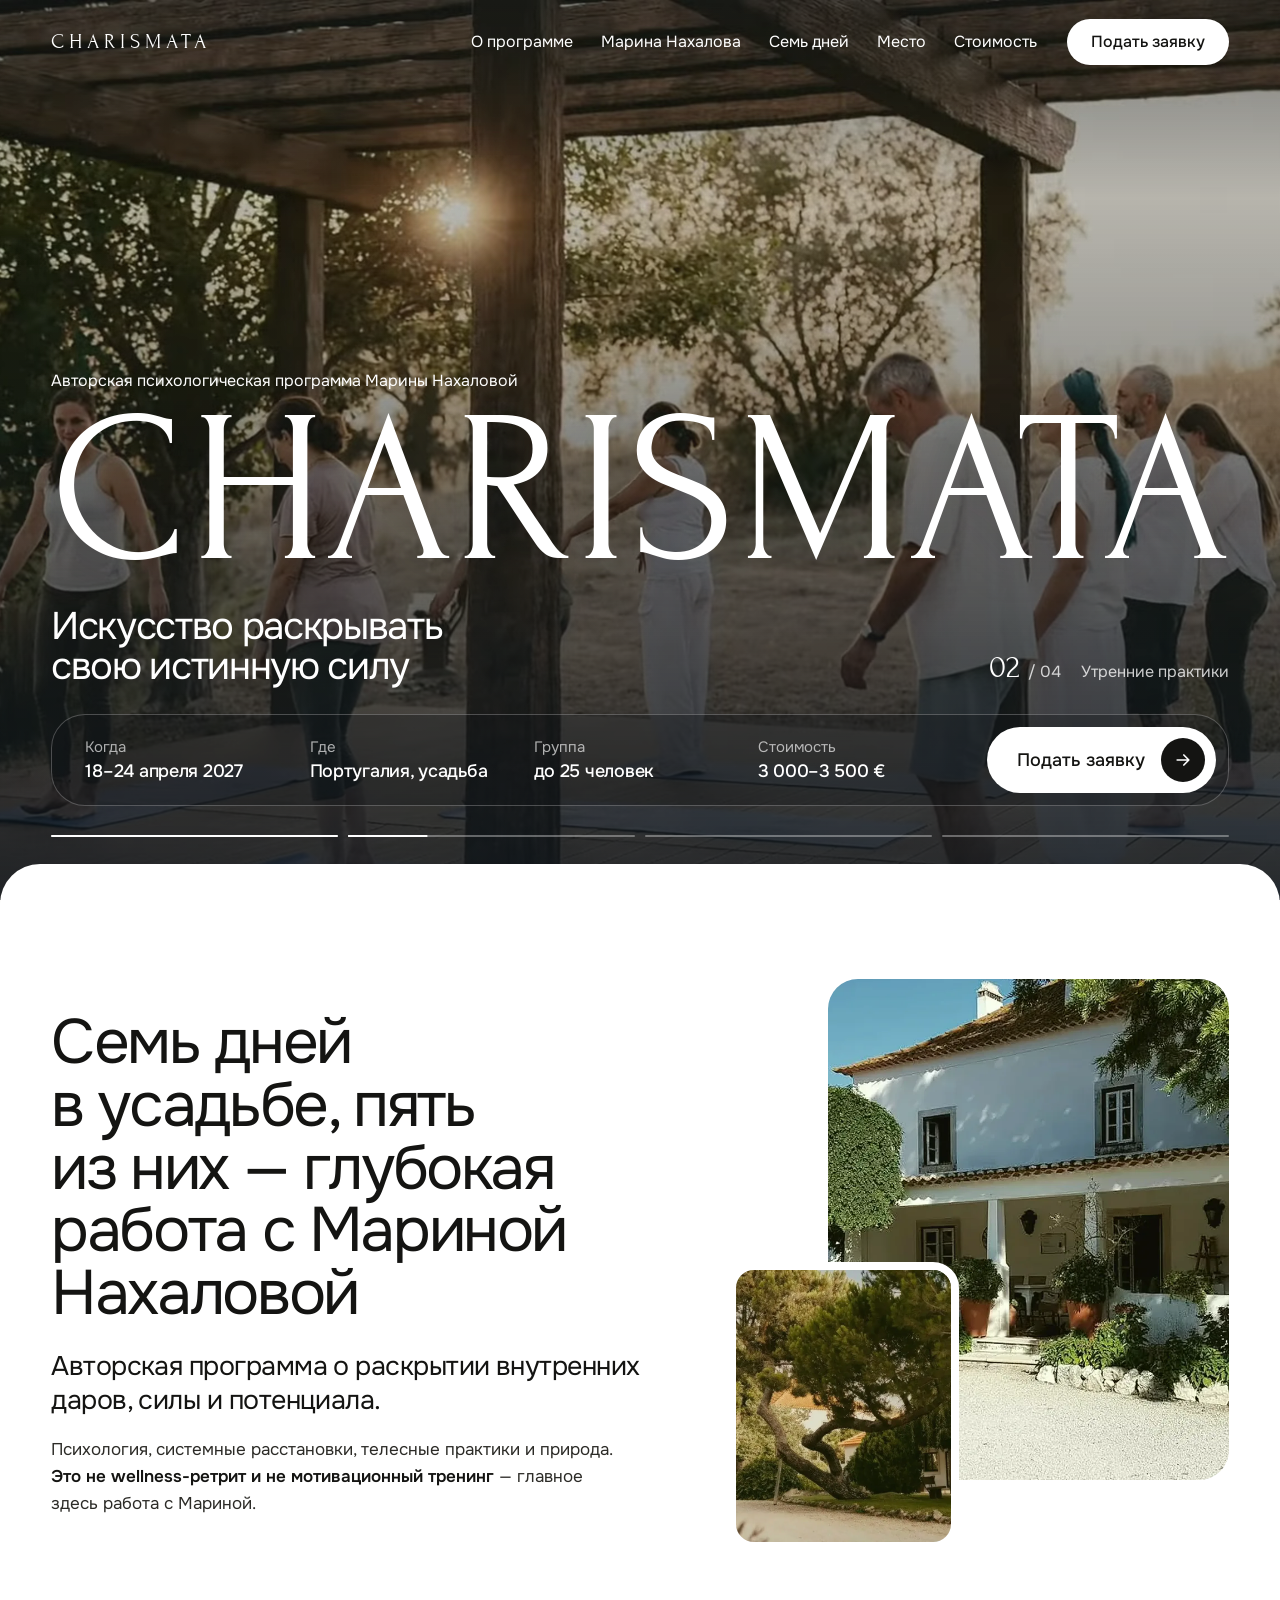
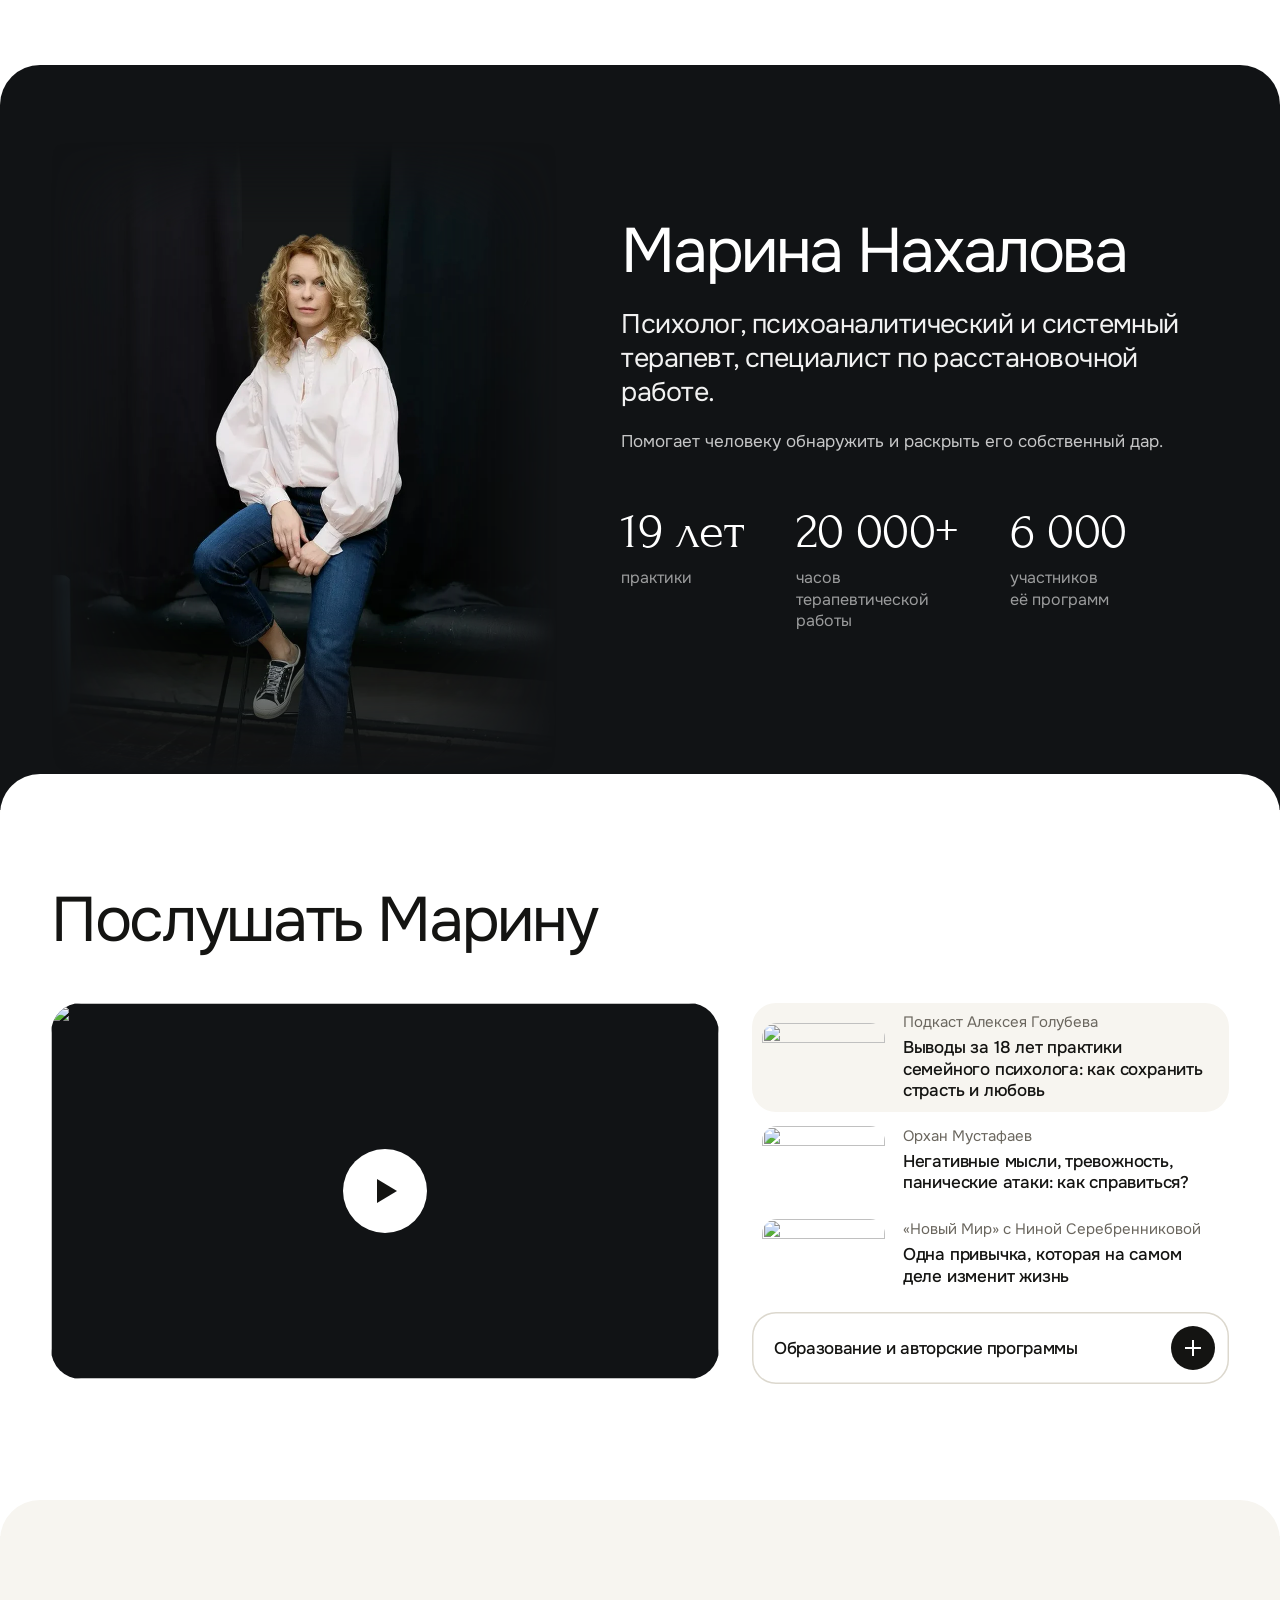
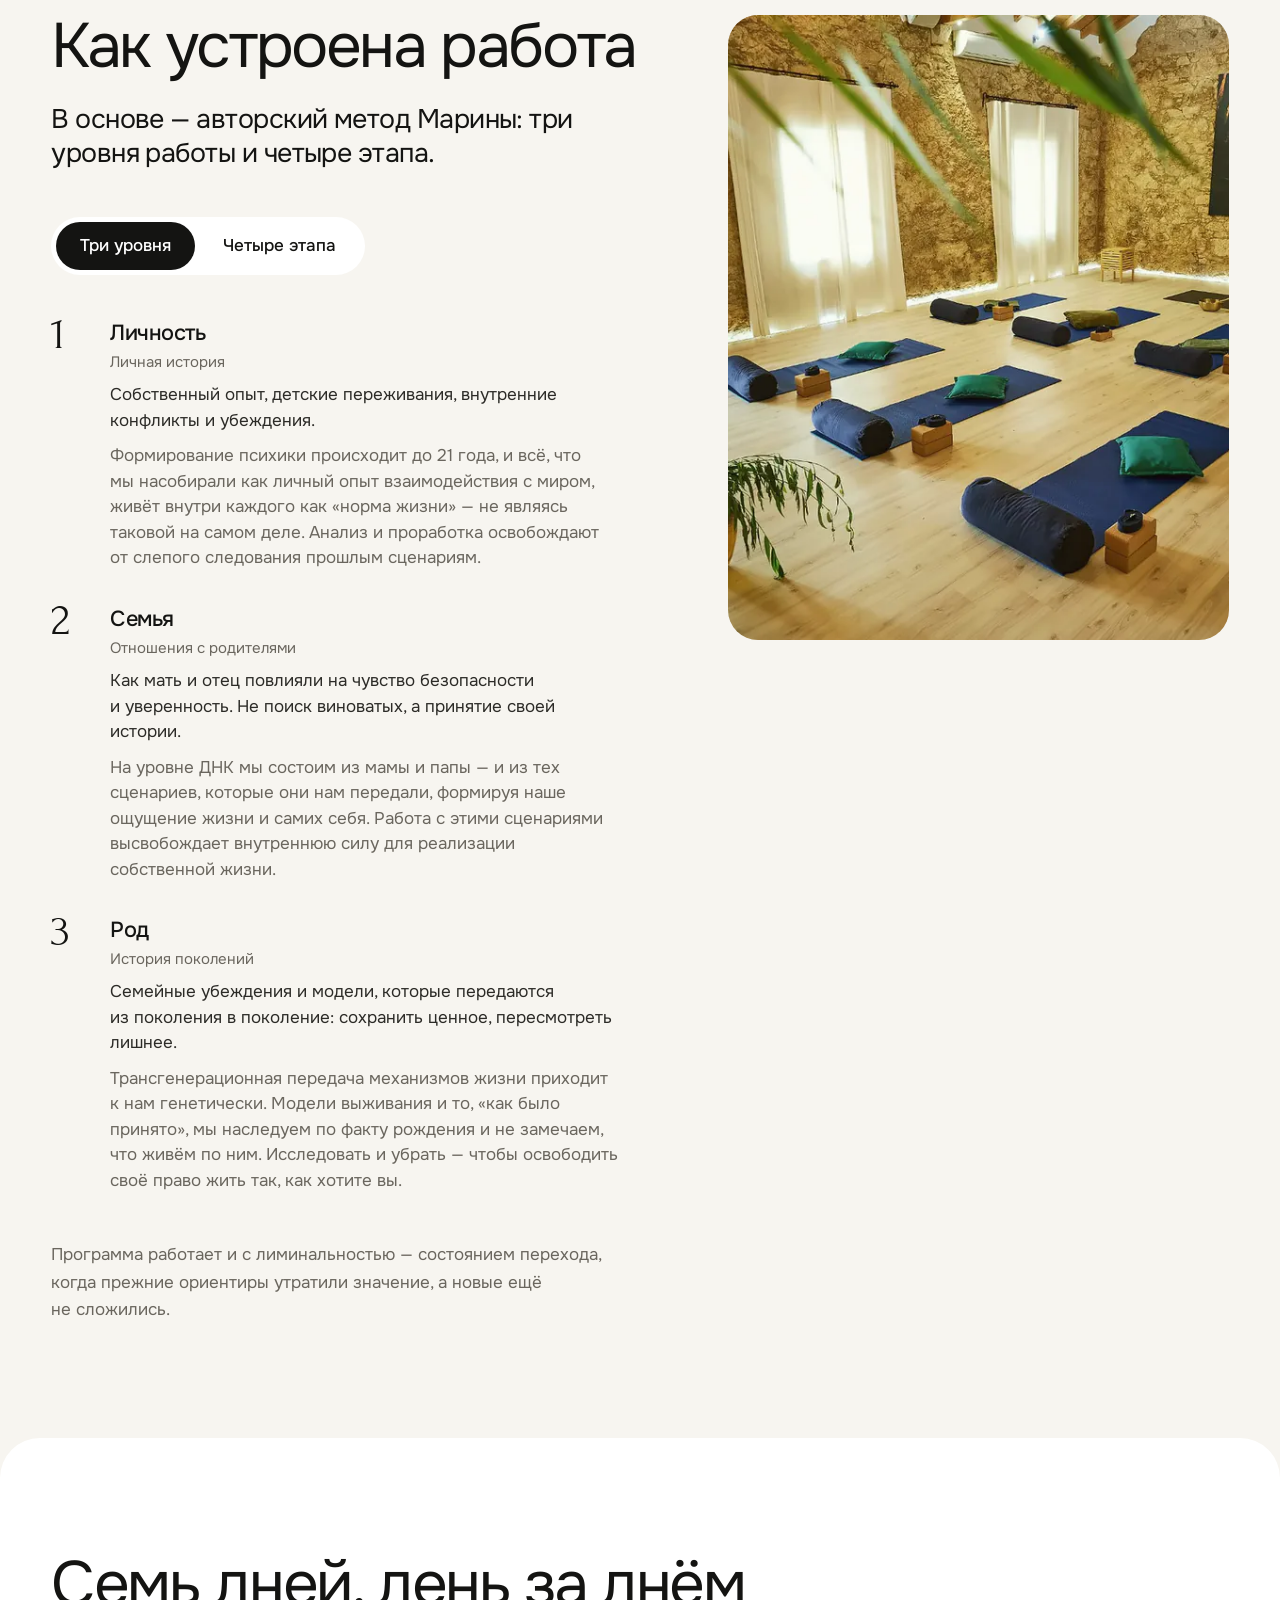
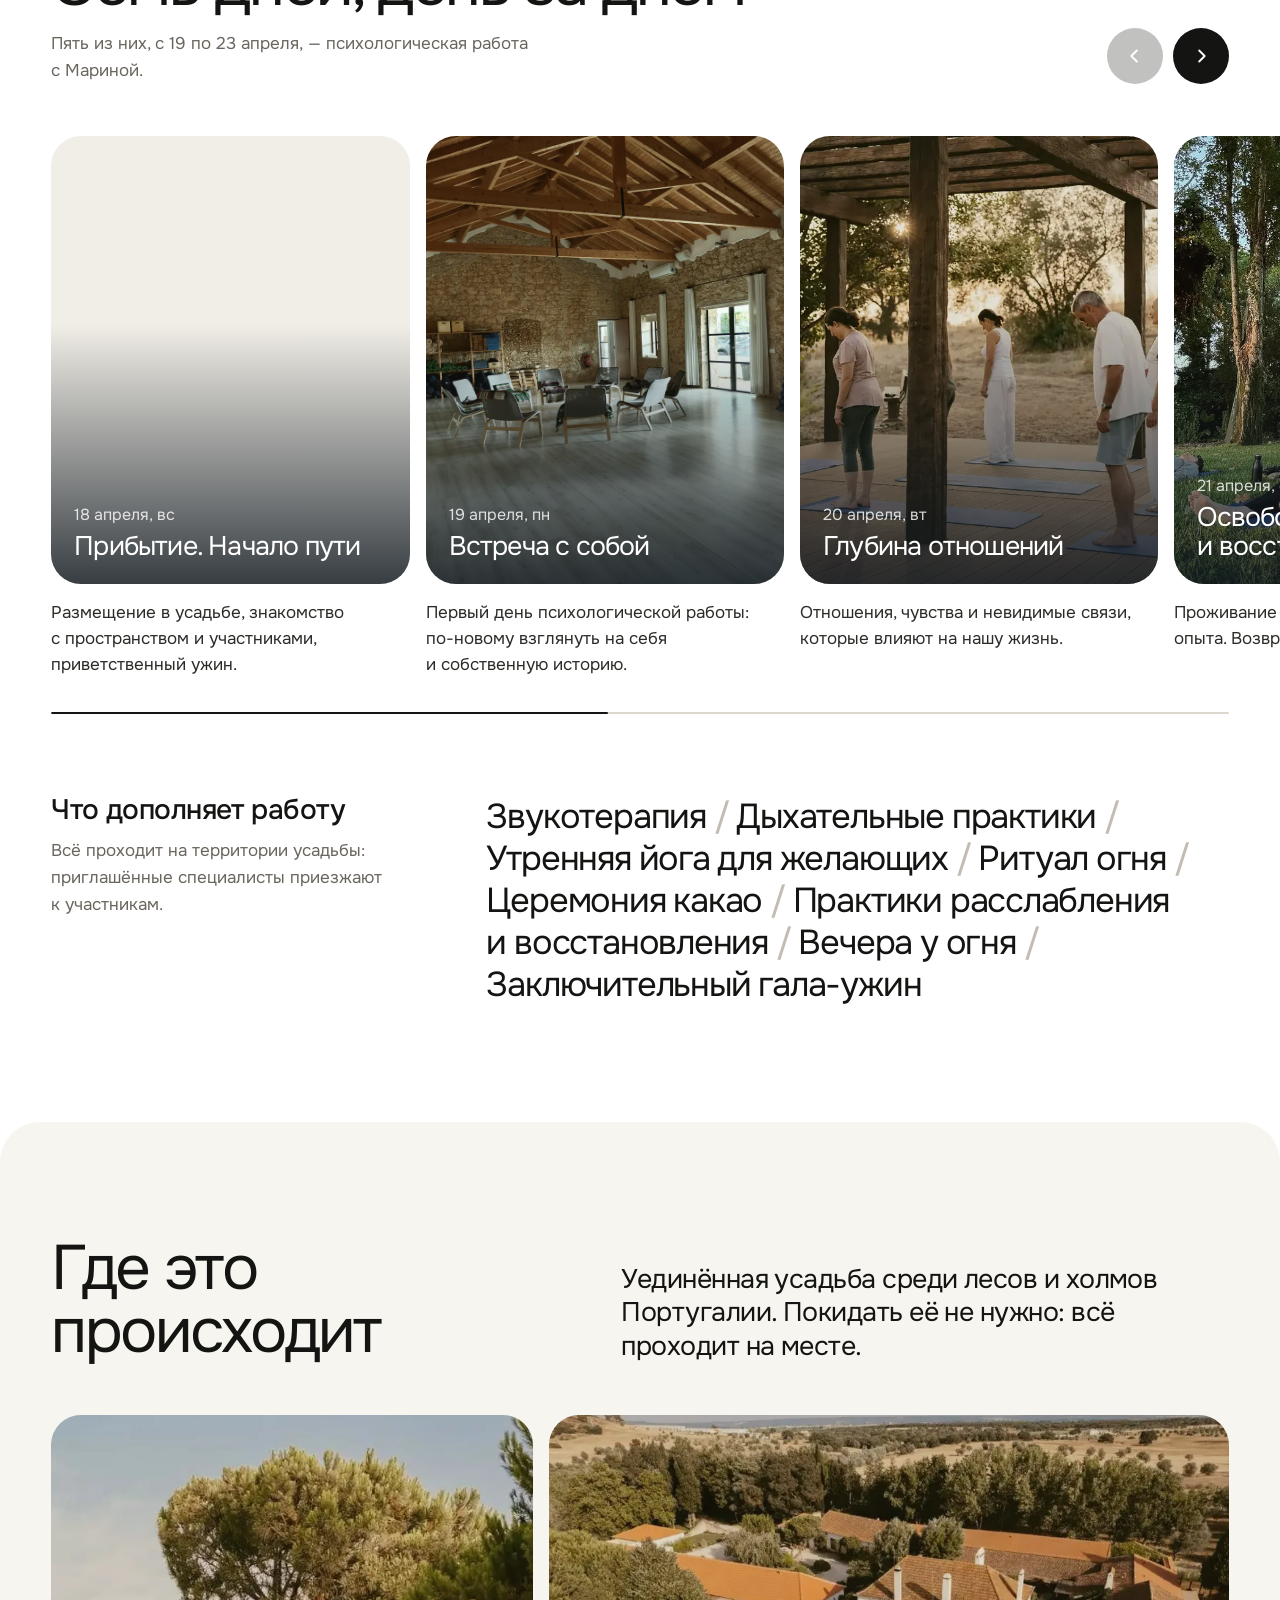
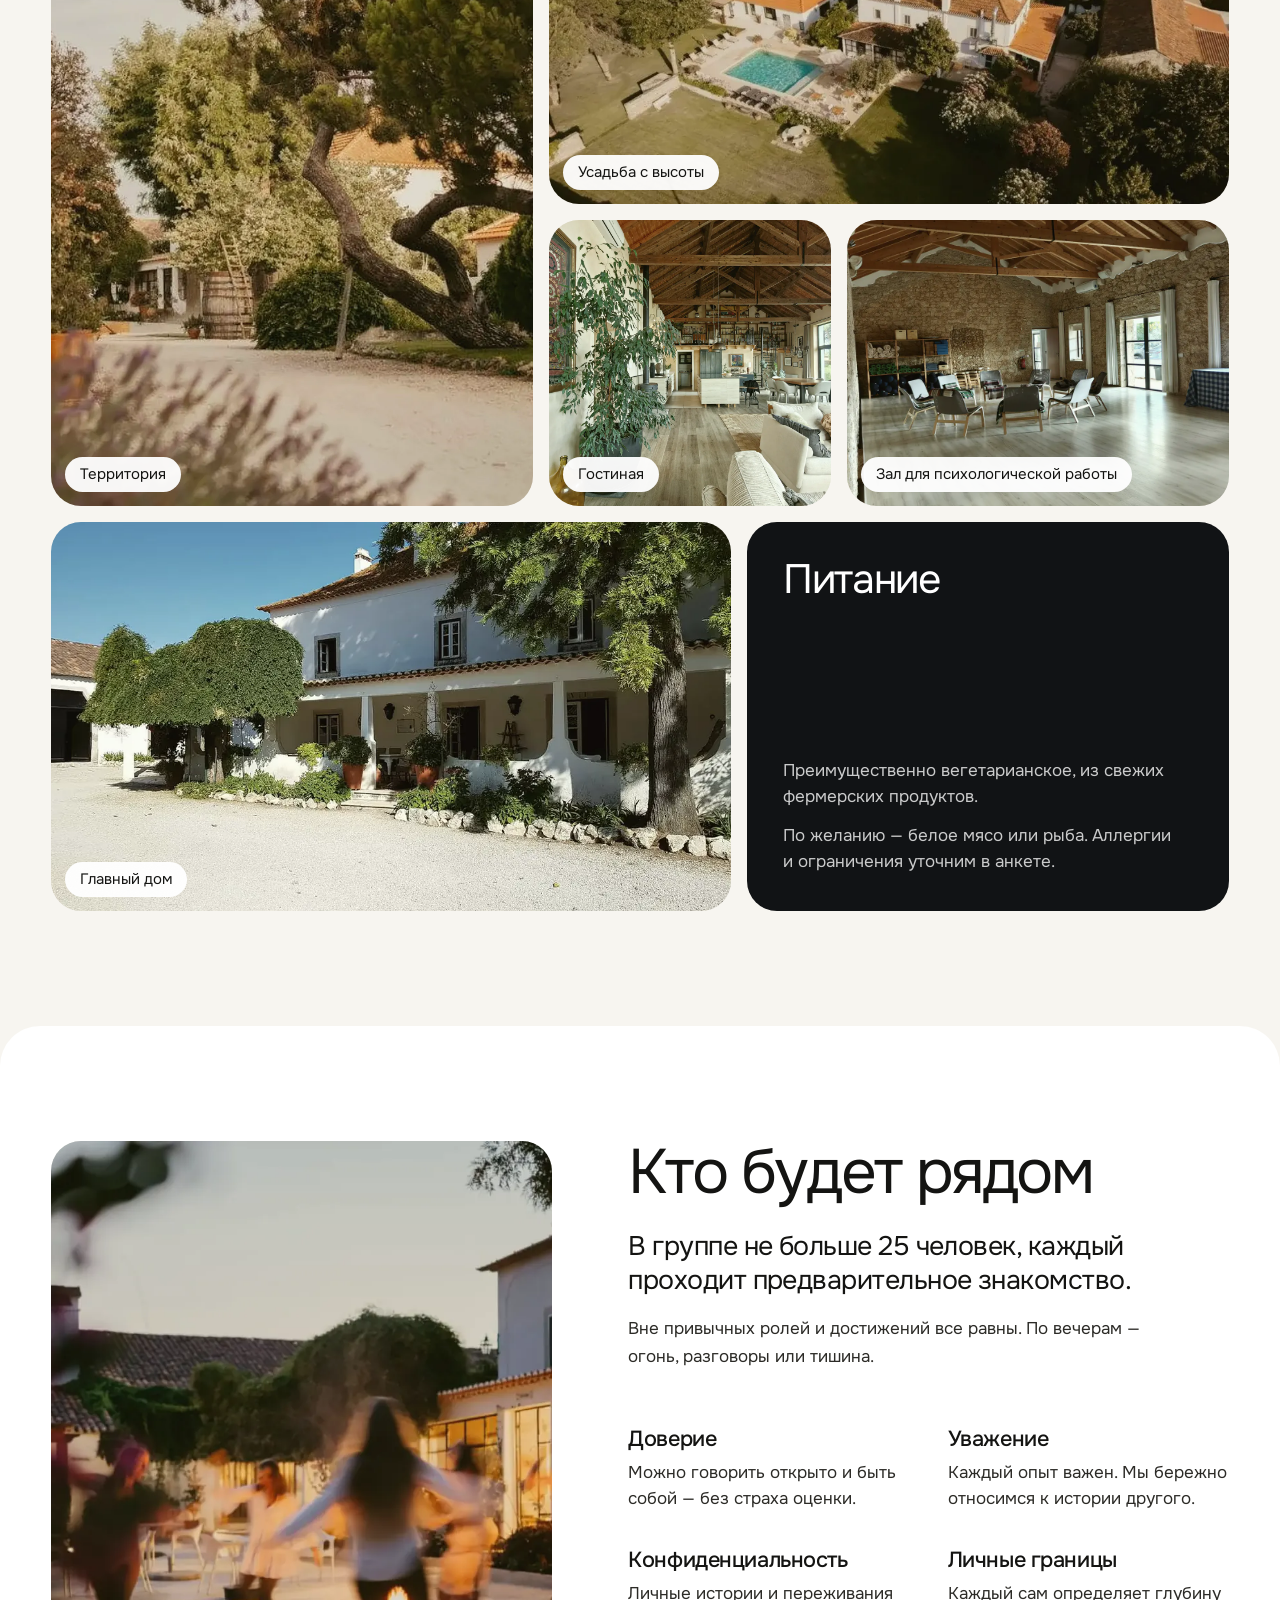
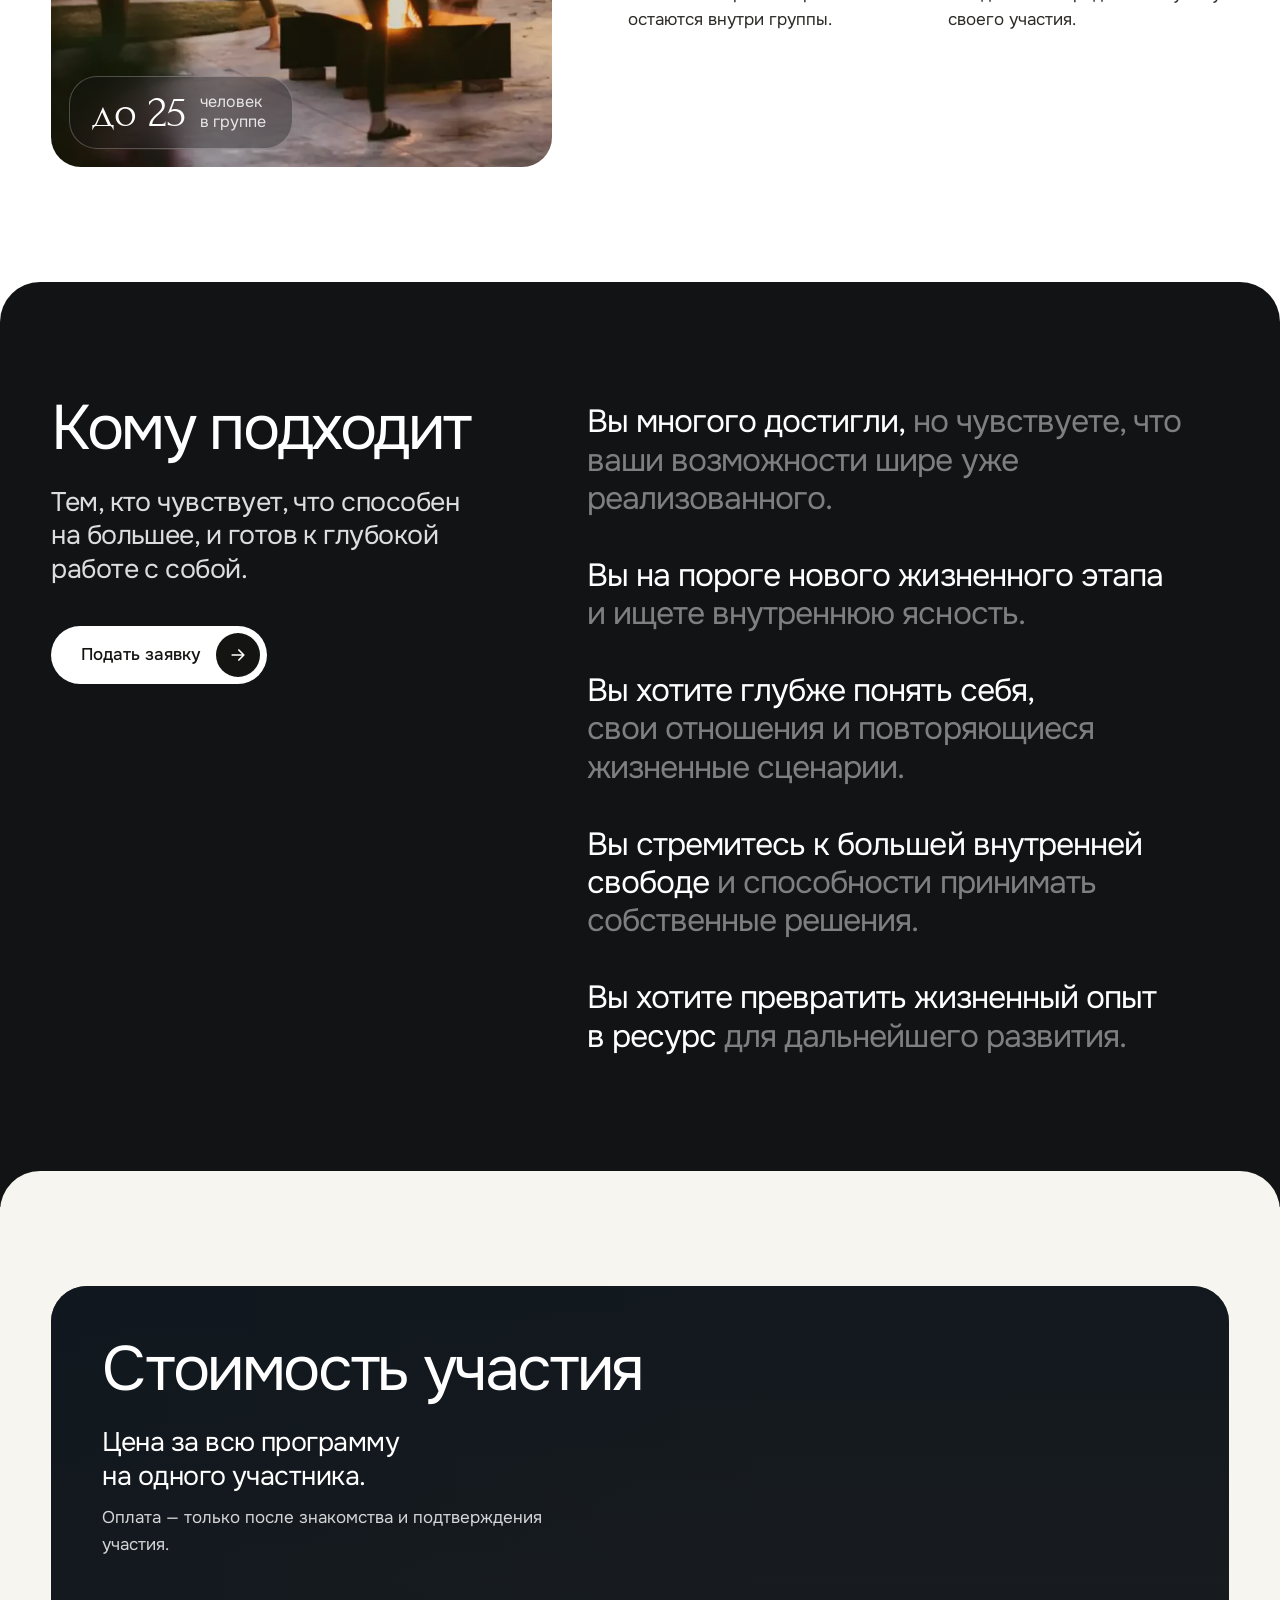
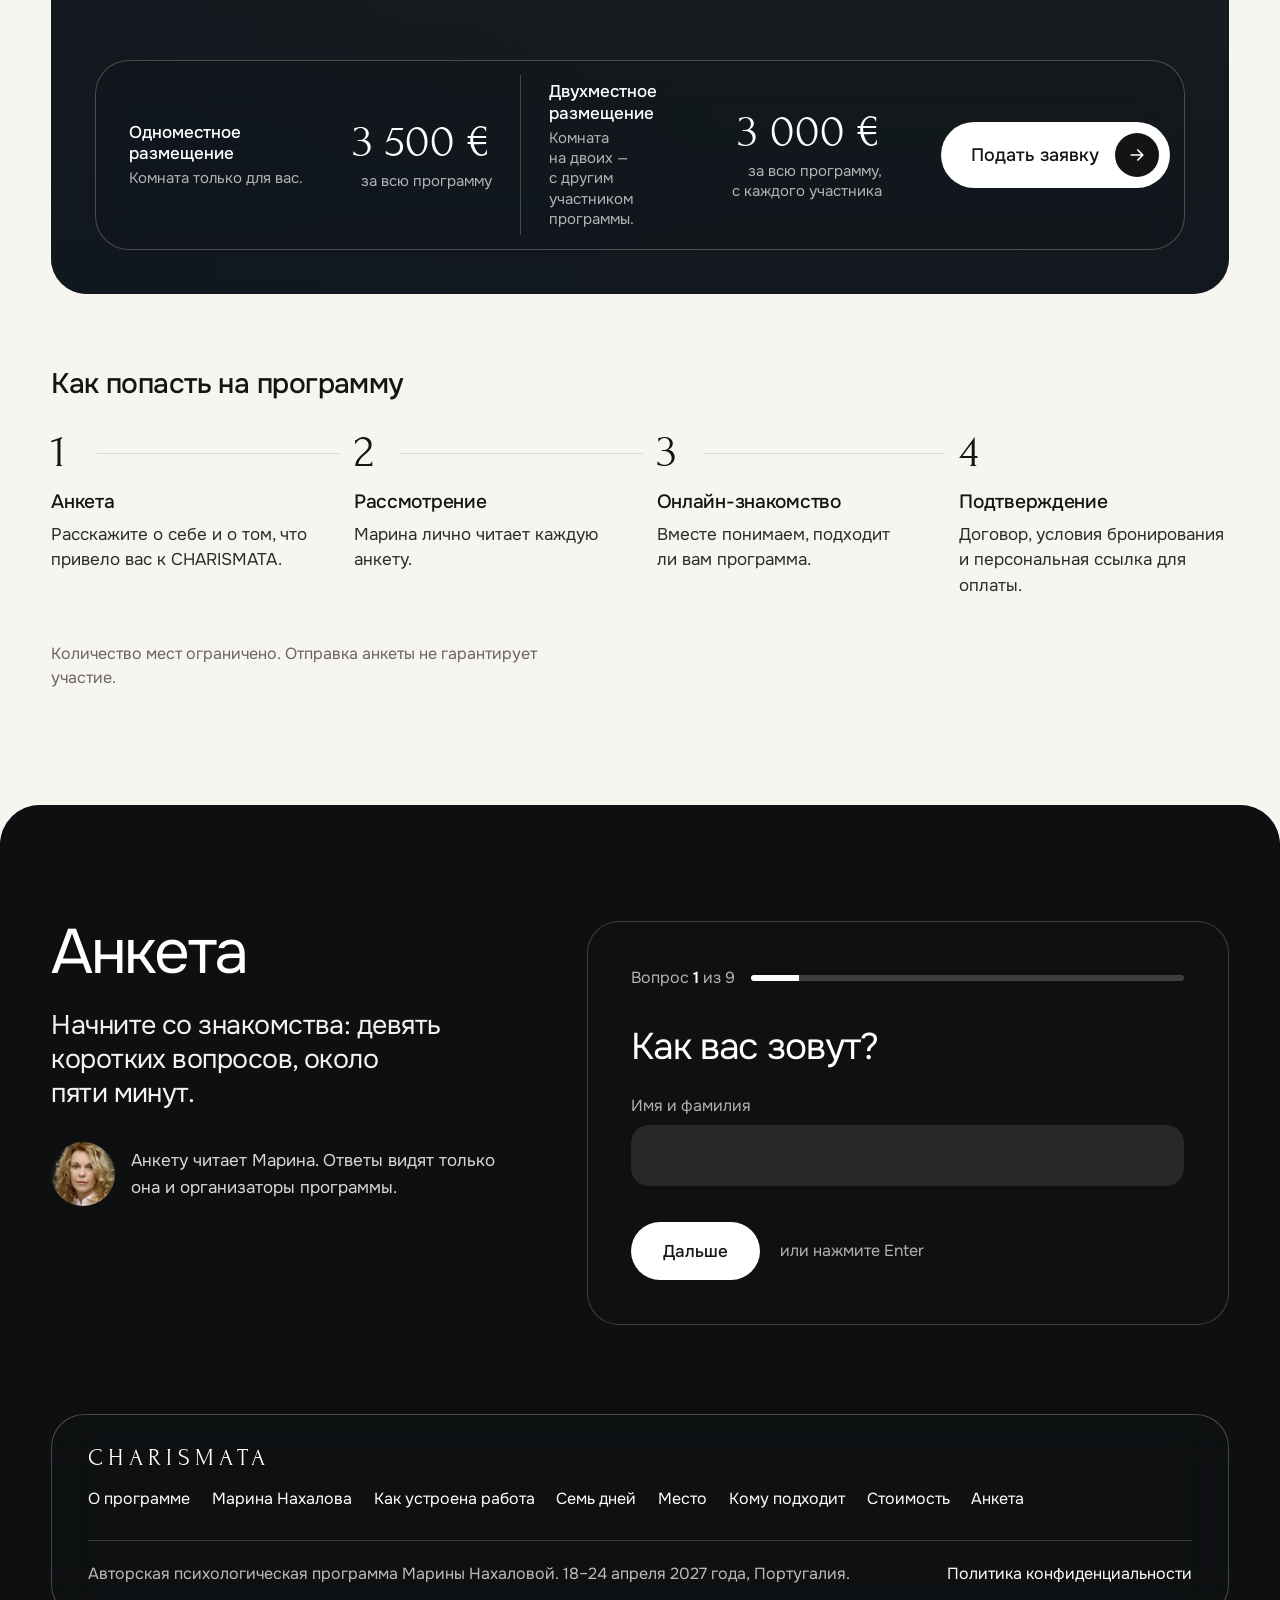
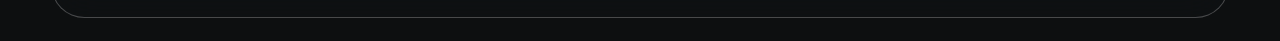
==== index.html @ 1f6f9f57 "Обновление предпросмотра" ====
<!doctype html>
<html lang="ru">
<head>
<meta charset="utf-8">
<meta name="robots" content="noindex, nofollow">
<meta name="viewport" content="width=device-width, initial-scale=1, viewport-fit=cover">
<title>CHARISMATA — авторская психологическая программа Марины Нахаловой. Португалия, 18–24 апреля 2027</title>
<meta name="description" content="CHARISMATA — закрытая авторская психологическая программа Марины Нахаловой. Семь дней в уединённой усадьбе в Португалии, пять из них — глубокая психологическая работа в группе до 25 участников. 18–24 апреля 2027 года.">
<meta name="theme-color" content="#f7f5f0">
<meta property="og:type" content="website">
<meta property="og:locale" content="ru_RU">
<meta property="og:title" content="CHARISMATA — искусство раскрывать свою истинную силу">
<meta property="og:description" content="Авторская психологическая программа Марины Нахаловой. Португалия, 18–24 апреля 2027 года. Группа до 25 участников, индивидуальный отбор.">
<meta property="og:image" content="assets/img/og.jpg">
<link rel="icon" href="assets/favicon.svg" type="image/svg+xml">
<script>
  (function (d) {
    d.classList.add('js');
    // заставка первого экрана — один раз за посещение и только если не отключена анимация
    try {
      if (!sessionStorage.getItem('charismata-intro') && !matchMedia('(prefers-reduced-motion: reduce)').matches) {
        d.classList.add('is-intro');
        sessionStorage.setItem('charismata-intro', '1');
      }
    } catch (e) {}
  })(document.documentElement);
</script>
<link rel="preconnect" href="https://fonts.googleapis.com">
<link rel="preconnect" href="https://fonts.gstatic.com" crossorigin>
<link rel="preload" as="image" href="assets/img/est-lane.webp" media="(min-width: 701px)">
<link rel="preload" as="image" href="assets/img/film-lane-m.webp" media="(max-width: 700px)">
<link href="https://fonts.googleapis.com/css2?family=Forum&family=Onest:wght@400;500;600&display=swap" rel="stylesheet">
<link rel="stylesheet" href="assets/css/style.css?v=1691001758">
</head>
<body class="has-hero">

<a class="skip" href="#about">Перейти к содержанию</a>

<div class="menu" id="menu" aria-hidden="true">
  <div class="menu__top">
    <span class="menu__logo">CHARISMATA</span>
    <button class="menu__close" type="button" aria-label="Закрыть меню" data-menu-close><i></i><i></i></button>
  </div>
  <nav class="menu__nav" aria-label="Меню">
    <a href="#about">О программе</a>
    <a href="#marina">Марина Нахалова</a>
    <a href="#method">Как устроена работа</a>
    <a href="#program">Семь дней</a>
    <a href="#space">Место</a>
    <a href="#for">Кому подходит</a>
    <a href="#join">Стоимость и участие</a>
  </nav>
  <a class="btn menu__cta" href="apply.html">Подать заявку</a>
</div>

<main id="top">

<!-- Первый экран: фильм из кадров усадьбы, кадры сменяются сами -->
<section class="hero" data-hero aria-label="CHARISMATA — первый экран">
  <header class="hdr" id="hdr">
    <a class="hdr__logo" href="#top" aria-label="CHARISMATA — в начало страницы">CHARISMATA</a>
    <nav class="hdr__nav" aria-label="Основная навигация">
      <a href="#about">О программе</a>
      <a href="#marina">Марина Нахалова</a>
      <a href="#program">Семь дней</a>
      <a href="#space">Место</a>
      <a href="#join">Стоимость</a>
    </nav>
    <a class="btn btn--light btn--sm hdr__cta" href="apply.html">Подать заявку</a>
    <button class="burger" type="button" aria-label="Открыть меню" aria-expanded="false" aria-controls="menu"><i></i><i></i></button>
  </header>

  <div class="film">
    <picture>
      <source media="(max-width: 700px)" srcset="assets/img/film-lane-m.webp">
      <img class="is-on" src="assets/img/est-lane.webp" width="2000" height="1338" style="object-position:56% 55%" alt="Аллея усадьбы: старая сосна и лаванда" fetchpriority="high">
    </picture>
    <!-- оживлённые кадры одним видео (Kling + Hailuo, склейка — tools/hero-video/build.sh);
         адрес ставит скрипт, пока видео не заиграло — виден первый кадр-фото -->
    <video class="film__video" muted loop playsinline preload="none" aria-hidden="true" tabindex="-1"
      data-mp4="assets/video/hero.mp4" data-webm="assets/video/hero.webm" data-mp4-m="assets/video/hero-m.mp4"></video>
    <!-- запасной вариант без видео: остальные кадры подгружаются после загрузки страницы -->
    <img data-src="assets/img/est-deck.webp" data-src-m="assets/img/film-deck-m.webp" width="2000" height="1326" style="object-position:60% 62%" alt="Утренняя практика на террасе усадьбы">
    <img data-src="assets/img/est-facade.webp" data-src-m="assets/img/film-house-m.webp" width="2000" height="1124" style="object-position:60% 50%" alt="Главный дом усадьбы под синим небом">
    <img data-src="assets/img/est-fire.webp" data-src-m="assets/img/film-fire-m.webp" width="2000" height="1934" style="object-position:50% 70%" alt="Вечер у огня во дворе усадьбы">
  </div>

  <!-- заставка: тёмная шторка, которая быстро уходит вверх -->
  <div class="intro" aria-hidden="true"></div>

  <div class="hero__body">
    <p class="hero__eyebrow">Авторская психологическая программа Марины Нахаловой</p>
    <h1 class="hero__title"><span class="hero__word">CHARISMATA</span></h1>
    <div class="hero__row">
      <p class="hero__tag">Искусство раскрывать свою истинную силу</p>
      <!-- номер и название текущего кадра фильма -->
      <p class="hero__frame" aria-hidden="true"><b data-frame-now>01</b><i>/ 04</i><span data-frame-cap>Тишина и природа</span></p>
    </div>
    <!-- панель: главное о программе и кнопка -->
    <div class="hero__panel">
      <dl class="hero__facts">
        <div><dt>Когда</dt><dd>18–24 апреля 2027</dd></div>
        <div><dt>Где</dt><dd>Португалия, усадьба</dd></div>
        <div><dt>Группа</dt><dd>до 25 человек</dd></div>
        <div><dt>Стоимость</dt><dd>3 000–3 500 €</dd></div>
      </dl>
      <a class="btn btn--light hero__cta" href="apply.html">Подать заявку<i aria-hidden="true"><svg viewBox="0 0 24 24" width="20" height="20"><path d="M5 12h14M13 6l6 6-6 6" fill="none" stroke="currentColor" stroke-width="2" stroke-linecap="round" stroke-linejoin="round"/></svg></i></a>
    </div>
  </div>

  <!-- полоски кадров: показывают, какой кадр идёт, и переключают его -->
  <div class="reelnav" role="group" aria-label="Кадры первого экрана">
    <button type="button" class="is-on"><i></i>Тишина и природа</button>
    <button type="button"><i></i>Утренние практики</button>
    <button type="button"><i></i>Усадьба в Португалии</button>
    <button type="button"><i></i>Вечера у огня</button>
  </div>
</section>

<section class="sheet" id="about">
  <div class="wrap about">
    <div>
      <h2>Семь дней в усадьбе, пять из них — глубокая работа с Мариной Нахаловой</h2>
      <p class="lead">Авторская программа о раскрытии внутренних даров, силы и потенциала.</p>
      <p>Психология, системные расстановки, телесные практики и природа. <strong>Это не wellness-ретрит и не мотивационный тренинг</strong> — главное здесь работа с Мариной.</p>
    </div>
    <div class="about__photos">
      <img src="assets/img/about-house.webp" width="720" height="1028" alt="Главный дом усадьбы под синим небом" loading="lazy" decoding="async">
      <img src="assets/img/about-lane.webp" width="720" height="1162" alt="Аллея усадьбы со старой сосной" loading="lazy" decoding="async">
    </div>
  </div>
</section>

<!-- Тёмный раздел: фон совпадает с фоном портрета, снимок растворяется в странице -->
<section class="sheet sheet--ink" id="marina">
  <div class="wrap marina">
    <figure><img src="assets/img/marina-stool.webp" srcset="assets/img/marina-stool-1000.webp 1000w, assets/img/marina-stool.webp 1364w" sizes="(max-width: 900px) 92vw, 42vw" width="1364" height="2046" alt="Марина Нахалова" loading="lazy" decoding="async"></figure>
    <div class="marina__text">
      <h2>Марина Нахалова</h2>
      <p class="lead">Психолог, психоаналитический и системный терапевт, специалист по расстановочной работе.</p>
      <p>Помогает человеку обнаружить и раскрыть его собственный дар.</p>
      <!-- Показатели — из документа «Полное описание Final»; перед публикацией подтвердить у Марины -->
      <dl class="stats">
        <div><dd>19 лет</dd><dt>практики</dt></div>
        <div><dd>20 000+</dd><dt>часов терапевтической работы</dt></div>
        <div><dd>6 000</dd><dt>участников её программ</dt></div>
      </dl>
    </div>
  </div>
</section>

<section class="sheet" id="listen">
  <div class="wrap">
    <div class="head">
      <h2>Послушать Марину</h2>
    </div>
    <!-- большой кадр и список выпусков: выбранный выпуск включается в кадре -->
    <div class="listen" data-listen>
      <div class="listen__stage">
        <a class="video__thumb" href="https://www.youtube.com/watch?v=wDX1wui1-X4" data-yt="wDX1wui1-X4" target="_blank" rel="noopener" aria-label="Смотреть видео: Выводы за 18 лет практики семейного психолога: как сохранить страсть и любовь">
          <img src="https://i.ytimg.com/vi/wDX1wui1-X4/maxresdefault.jpg" width="1280" height="720" alt="" loading="lazy" decoding="async"><span class="video__play" aria-hidden="true"></span>
        </a>
      </div>
      <div class="listen__side">
        <ol class="playlist" aria-label="Выпуски с Мариной">
          <li><a class="is-on" aria-current="true" href="https://www.youtube.com/watch?v=wDX1wui1-X4" data-pick="wDX1wui1-X4" target="_blank" rel="noopener"><img src="https://i.ytimg.com/vi/wDX1wui1-X4/mqdefault.jpg" width="320" height="180" alt="" loading="lazy" decoding="async"><span><small>Подкаст Алексея Голубева</small><b>Выводы за 18 лет практики семейного психолога: как сохранить страсть и любовь</b></span></a></li>
          <li><a href="https://www.youtube.com/watch?v=67OfUn18Ot0" data-pick="67OfUn18Ot0" target="_blank" rel="noopener"><img src="https://i.ytimg.com/vi/67OfUn18Ot0/mqdefault.jpg" width="320" height="180" alt="" loading="lazy" decoding="async"><span><small>Орхан Мустафаев</small><b>Негативные мысли, тревожность, панические атаки: как справиться?</b></span></a></li>
          <li><a href="https://www.youtube.com/watch?v=49fYBHJXmh8" data-pick="49fYBHJXmh8" target="_blank" rel="noopener"><img src="https://i.ytimg.com/vi/49fYBHJXmh8/mqdefault.jpg" width="320" height="180" alt="" loading="lazy" decoding="async"><span><small>«Новый Мир» с Ниной Серебренниковой</small><b>Одна привычка, которая на самом деле изменит жизнь</b></span></a></li>
        </ol>
        <details class="more">
          <summary>Образование и авторские программы</summary>
          <div class="more__in">
            <p>Направления подготовки: психология управления, психоаналитическая терапия, схема-терапия, системная семейная терапия и расстановочная работа. Образование и подготовка заняли 15 лет.</p>
            <p>Одиннадцать лет назад Марина создала авторскую программу «Истинная Я» — её прошли более 5 000 женщин. Позднее появилась программа «Путь к себе», которая объединила около 800 мужчин.</p>
            <p>За этими цифрами — тысячи человеческих историй: обретения любви и создания семьи, смелых профессиональных решений, найденного призвания и внутренней целостности.</p>
          </div>
        </details>
      </div>
    </div>
  </div>
</section>

<section class="sheet sheet--paper" id="method">
  <div class="wrap method">
    <div class="method__text">
      <h2>Как устроена работа</h2>
      <p class="lead">В основе — авторский метод Марины: три уровня работы и четыре этапа.</p>

      <div class="tabs" data-tabs>
        <div class="tabs__bar" role="tablist" aria-label="Уровни и этапы работы">
          <button type="button" role="tab" id="tab-levels" aria-controls="panel-levels" aria-selected="true">Три уровня</button>
          <button type="button" role="tab" id="tab-stages" aria-controls="panel-stages" aria-selected="false">Четыре этапа</button>
        </div>
        <ol class="tabs__panel steps" id="panel-levels" role="tabpanel" aria-labelledby="tab-levels">
          <li><h3>Личность</h3><small>Личная история</small><p>Собственный опыт, детские переживания, внутренние конфликты и убеждения.</p><p>Формирование психики происходит до 21 года, и всё, что мы насобирали как личный опыт взаимодействия с миром, живёт внутри каждого как «норма жизни» — не являясь таковой на самом деле. Анализ и проработка освобождают от слепого следования прошлым сценариям.</p></li>
          <li><h3>Семья</h3><small>Отношения с родителями</small><p>Как мать и отец повлияли на чувство безопасности и уверенность. Не поиск виноватых, а принятие своей истории.</p><p>На уровне ДНК мы состоим из мамы и папы — и из тех сценариев, которые они нам передали, формируя наше ощущение жизни и самих себя. Работа с этими сценариями высвобождает внутреннюю силу для реализации собственной жизни.</p></li>
          <li><h3>Род</h3><small>История поколений</small><p>Семейные убеждения и модели, которые передаются из поколения в поколение: сохранить ценное, пересмотреть лишнее.</p><p>Трансгенерационная передача механизмов жизни приходит к нам генетически. Модели выживания и то, «как было принято», мы наследуем по факту рождения и не замечаем, что живём по ним. Исследовать и убрать — чтобы освободить своё право жить так, как хотите вы.</p></li>
        </ol>
        <ol class="tabs__panel steps" id="panel-stages" role="tabpanel" aria-labelledby="tab-stages">
          <li><h3>Осознание</h3><p>Понять причины внутренних конфликтов, страхов и повторяющихся ситуаций.</p></li>
          <li><h3>Проживание</h3><p>Бережно поработать с подавленными чувствами.</p></li>
          <li><h3>Прощение и принятие</h3><p>Переосмыслить отношения с собой и близкими.</p></li>
          <li><h3>Открытие нового</h3><p>Прийти к осознанным решениям и опоре на себя.</p></li>
        </ol>
      </div>
      <p class="method__note">Программа работает и с лиминальностью — состоянием перехода, когда прежние ориентиры утратили значение, а новые ещё не сложились.</p>
    </div>
    <figure class="method__photo"><img src="assets/img/est-mats-1000.webp" srcset="assets/img/est-mats-1000.webp 1000w, assets/img/est-mats.webp 2000w" sizes="(max-width: 900px) 92vw, 66vw" width="2000" height="1330" alt="Зал для практик: коврики и подушки на деревянном полу, каменные стены" loading="lazy" decoding="async"></figure>
  </div>
</section>

<section class="sheet" id="program">
  <div class="wrap days__head">
    <div>
      <h2>Семь дней, день за днём</h2>
      <p class="head__sub">Пять из них, с 19 по 23 апреля, — психологическая работа с Мариной.</p>
    </div>
    <div class="days__nav"><button type="button" data-dir="-1" aria-label="Предыдущие дни"><svg viewBox="0 0 24 24" width="22" height="22" aria-hidden="true"><path d="M14 6l-6 6 6 6" fill="none" stroke="currentColor" stroke-width="2" stroke-linecap="round" stroke-linejoin="round"/></svg></button><button type="button" data-dir="1" aria-label="Следующие дни"><svg viewBox="0 0 24 24" width="22" height="22" aria-hidden="true"><path d="M10 6l6 6-6 6" fill="none" stroke="currentColor" stroke-width="2" stroke-linecap="round" stroke-linejoin="round"/></svg></button></div>
  </div>
  <div class="reel" tabindex="0" aria-label="Дни программы">
    <article class="day"><figure><img src="assets/img/est-lane-1000.webp" srcset="assets/img/est-lane-1000.webp 1000w, assets/img/est-lane.webp 2000w" sizes="(max-width: 900px) 78vw, 30vw" width="1000" height="669" alt="" loading="lazy" decoding="async"><figcaption><span>18 апреля, вс</span><h3>Прибытие. Начало пути</h3></figcaption></figure><p>Размещение в усадьбе, знакомство с пространством и участниками, приветственный ужин.</p></article>
    <article class="day"><figure><img src="assets/img/est-hall-1000.webp" srcset="assets/img/est-hall-1000.webp 1000w, assets/img/est-hall.webp 2000w" sizes="(max-width: 900px) 78vw, 30vw" width="1000" height="1000" alt="" loading="lazy" decoding="async"><figcaption><span>19 апреля, пн</span><h3>Встреча с собой</h3></figcaption></figure><p>Первый день психологической работы: по-новому взглянуть на себя и собственную историю.</p></article>
    <article class="day"><figure><img src="assets/img/est-deck-1000.webp" srcset="assets/img/est-deck-1000.webp 1000w, assets/img/est-deck.webp 2000w" sizes="(max-width: 900px) 78vw, 30vw" width="1000" height="663" alt="" loading="lazy" decoding="async"><figcaption><span>20 апреля, вт</span><h3>Глубина отношений</h3></figcaption></figure><p>Отношения, чувства и невидимые связи, которые влияют на нашу жизнь.</p></article>
    <article class="day"><figure><img src="assets/img/est-grass-1000.webp" srcset="assets/img/est-grass-1000.webp 1000w, assets/img/est-grass.webp 2000w" sizes="(max-width: 900px) 78vw, 30vw" width="1000" height="735" alt="" loading="lazy" decoding="async"><figcaption><span>21 апреля, ср</span><h3>Освобождение и восстановление</h3></figcaption></figure><p>Проживание и принятие собственного опыта. Возвращение к телу.</p></article>
    <article class="day"><figure><img src="assets/img/est-fire-1000.webp" srcset="assets/img/est-fire-1000.webp 1000w, assets/img/est-fire.webp 2000w" sizes="(max-width: 900px) 78vw, 30vw" width="1000" height="967" alt="" loading="lazy" decoding="async"><figcaption><span>22 апреля, чт</span><h3>Сила рода</h3></figcaption></figure><p>История рода как источник силы, стойкости и внутренней опоры.</p></article>
    <article class="day"><figure><img src="assets/img/est-living-1000.webp" srcset="assets/img/est-living-1000.webp 1000w, assets/img/est-living.webp 2000w" sizes="(max-width: 900px) 78vw, 30vw" width="1000" height="1000" alt="" loading="lazy" decoding="async"><figcaption><span>23 апреля, пт</span><h3>Новое начало</h3></figcaption></figure><p>Завершающий день работы: найти новое направление. Вечером — гала-ужин.</p></article>
    <article class="day"><figure><img src="assets/img/est-aerial-1000.webp" srcset="assets/img/est-aerial-1000.webp 1000w, assets/img/est-aerial.webp 2000w" sizes="(max-width: 900px) 78vw, 30vw" width="1000" height="635" alt="" loading="lazy" decoding="async"><figcaption><span>24 апреля, сб</span><h3>Возвращение. Своим путём</h3></figcaption></figure><p>Неспешное утро, завтрак и прощание.</p></article>
  </div>
  <div class="wrap">
    <!-- линия прокрутки ленты -->
    <div class="days__bar" aria-hidden="true"><i></i></div>
    <div class="extras">
      <div class="extras__head">
        <h3>Что дополняет работу</h3>
        <p>Всё проходит на территории усадьбы: приглашённые специалисты приезжают к участникам.</p>
      </div>
      <ul class="extras__list">
        <li>Звукотерапия</li>
        <li>Дыхательные практики</li>
        <li>Утренняя йога для желающих</li>
        <li>Ритуал огня</li>
        <li>Церемония какао</li>
        <li>Практики расслабления и восстановления</li>
        <li>Вечера у огня</li>
        <li>Заключительный гала-ужин</li>
      </ul>
    </div>
  </div>
</section>

<section class="sheet sheet--paper" id="space">
  <div class="wrap">
    <div class="head head--wide">
      <h2>Где это происходит</h2>
      <p class="lead">Уединённая усадьба среди лесов и холмов Португалии. Покидать её не нужно: всё проходит на месте.</p>
    </div>
    <!-- Фото площадки. Люди на снимках — не участники CHARISMATA, права проверить -->
    <div class="place">
      <div class="mosaic">
        <figure><img src="assets/img/est-lane-1000.webp" srcset="assets/img/est-lane-1000.webp 1000w, assets/img/est-lane.webp 2000w" sizes="82vw" width="2000" height="1338" alt="Дорожка между белыми домами усадьбы, старая сосна и лаванда" loading="lazy" decoding="async"><figcaption>Территория</figcaption></figure>
        <figure><img src="assets/img/est-aerial-1000.webp" srcset="assets/img/est-aerial-1000.webp 1000w, assets/img/est-aerial.webp 2000w" sizes="(max-width: 900px) 82vw, 54vw" width="1000" height="635" alt="Усадьба среди холмов — вид с высоты" loading="lazy" decoding="async"><figcaption>Усадьба с высоты</figcaption></figure>
        <figure><img src="assets/img/est-living-1000.webp" srcset="assets/img/est-living-1000.webp 1000w, assets/img/est-living.webp 2000w" sizes="(max-width: 900px) 82vw, 24vw" width="1000" height="1000" alt="Гостиная с деревянными балками и светлыми диванами" loading="lazy" decoding="async"><figcaption>Гостиная</figcaption></figure>
        <figure><img src="assets/img/est-hall-1000.webp" srcset="assets/img/est-hall-1000.webp 1000w, assets/img/est-hall.webp 2000w" sizes="(max-width: 900px) 82vw, 32vw" width="1000" height="1000" alt="Светлый зал с каменными стенами и креслами по кругу" loading="lazy" decoding="async"><figcaption>Зал для психологической работы</figcaption></figure>
        <figure><img src="assets/img/est-facade-1000.webp" srcset="assets/img/est-facade-1000.webp 1000w, assets/img/est-facade.webp 2000w" sizes="(max-width: 900px) 82vw, 54vw" width="1000" height="562" alt="Главный дом усадьбы: белые стены и черепичная крыша" loading="lazy" decoding="async"><figcaption>Главный дом</figcaption></figure>
      </div>
      <div class="food">
        <h3>Питание</h3>
        <div>
          <p>Преимущественно вегетарианское, из свежих фермерских продуктов.</p>
          <p>По желанию — белое мясо или рыба. Аллергии и ограничения уточним в анкете.</p>
        </div>
      </div>
    </div>
  </div>
</section>

<section class="sheet" id="community">
  <div class="wrap circle">
    <figure><img src="assets/img/est-fire-1000.webp" srcset="assets/img/est-fire-1000.webp 1000w, assets/img/est-fire.webp 2000w" sizes="(max-width: 900px) 92vw, 42vw" width="2000" height="1934" alt="Вечер у живого огня во дворе усадьбы" loading="lazy" decoding="async"><figcaption class="glass"><b>до 25</b><span>человек<br>в группе</span></figcaption></figure>
    <div>
      <h2>Кто будет рядом</h2>
      <p class="lead">В группе не больше 25 человек, каждый проходит предварительное знакомство.</p>
      <p>Вне привычных ролей и достижений все равны. По вечерам — огонь, разговоры или тишина.</p>
      <dl class="rules">
        <div><dt>Доверие</dt><dd>Можно говорить открыто и быть собой — без страха оценки.</dd></div>
        <div><dt>Уважение</dt><dd>Каждый опыт важен. Мы бережно относимся к истории другого.</dd></div>
        <div><dt>Конфиденциальность</dt><dd>Личные истории и переживания остаются внутри группы.</dd></div>
        <div><dt>Личные границы</dt><dd>Каждый сам определяет глубину своего участия.</dd></div>
      </dl>
    </div>
  </div>
</section>

<section class="sheet sheet--ink" id="for">
  <div class="wrap whom">
    <div class="whom__head">
      <h2>Кому подходит</h2>
      <p class="lead">Тем, кто чувствует, что способен на большее, и готов к глубокой работе с собой.</p>
      <a class="btn btn--light btn--go whom__cta" href="apply.html">Подать заявку<i aria-hidden="true"><svg viewBox="0 0 24 24" width="20" height="20"><path d="M5 12h14M13 6l6 6-6 6" fill="none" stroke="currentColor" stroke-width="2" stroke-linecap="round" stroke-linejoin="round"/></svg></i></a>
    </div>
    <ul class="whom__list">
      <li><b>Вы многого достигли,</b> но чувствуете, что ваши возможности шире уже реализованного.</li>
      <li><b>Вы на пороге нового жизненного этапа</b> и ищете внутреннюю ясность.</li>
      <li><b>Вы хотите глубже понять себя,</b> свои отношения и повторяющиеся жизненные сценарии.</li>
      <li><b>Вы стремитесь к большей внутренней свободе</b> и способности принимать собственные решения.</li>
      <li><b>Вы хотите превратить жизненный опыт в ресурс</b> для дальнейшего развития.</li>
    </ul>
  </div>
</section>

<section class="sheet sheet--paper" id="join">
  <div class="wrap">
    <div class="offer">
      <img class="offer__bg" src="assets/img/est-aerial-1000.webp" srcset="assets/img/est-aerial-1000.webp 1000w, assets/img/est-aerial.webp 2000w" sizes="(max-width: 900px) 180vw, 94vw" width="2000" height="1270" alt="Усадьба с высоты: дома под черепицей, сад и бассейн" loading="lazy" decoding="async">
      <div class="offer__head">
        <h2>Стоимость участия</h2>
        <p class="lead">Цена за всю программу на одного участника.</p>
        <p>Оплата — только после знакомства и подтверждения участия.</p>
      </div>
      <div class="offer__panel glass">
        <dl class="offer__prices">
          <div>
            <dt>Одноместное размещение<small>Комната только для вас.</small></dt>
            <dd>3 500 €<small>за всю программу</small></dd>
          </div>
          <div>
            <dt>Двухместное размещение<small>Комната на двоих — с другим участником программы.</small></dt>
            <dd>3 000 €<small>за всю программу, с каждого участника</small></dd>
          </div>
        </dl>
        <a class="btn btn--light btn--go offer__cta" href="apply.html">Подать заявку<i aria-hidden="true"><svg viewBox="0 0 24 24" width="20" height="20"><path d="M5 12h14M13 6l6 6-6 6" fill="none" stroke="currentColor" stroke-width="2" stroke-linecap="round" stroke-linejoin="round"/></svg></i></a>
      </div>
    </div>

    <h3 class="sub">Как попасть на программу</h3>
    <ol class="flow">
      <li><b>Анкета</b><span>Расскажите о себе и о том, что привело вас к CHARISMATA.</span></li>
      <li><b>Рассмотрение</b><span>Марина лично читает каждую анкету.</span></li>
      <li><b>Онлайн-знакомство</b><span>Вместе понимаем, подходит ли вам программа.</span></li>
      <li><b>Подтверждение</b><span>Договор, условия бронирования и персональная ссылка для оплаты.</span></li>
    </ol>
    <p class="muted join__note">Количество мест ограничено. Отправка анкеты не гарантирует участие.</p>
  </div>
</section>

</main>

<!-- финал: одна вечерняя сцена на всю ширину — анкета на тёмном «стекле» и под ней подвал -->
<div class="sheet finale">
  <img class="finale__bg" src="assets/img/est-fire-1000.webp" srcset="assets/img/est-fire-1000.webp 1000w, assets/img/est-fire.webp 2000w" sizes="(max-width: 900px) 240vw, 100vw" width="2000" height="1934" alt="" loading="lazy" decoding="async">

  <section class="wrap split" id="apply" aria-labelledby="apply-title">
    <div class="split__head">
      <h2 id="apply-title">Анкета</h2>
      <p class="lead">Начните со знакомства: девять коротких вопросов, около пяти минут.</p>
      <p class="reader"><img src="assets/img/marina-face.webp" width="88" height="88" alt="" loading="lazy" decoding="async"><span>Анкету читает Марина. Ответы видят только она и организаторы программы.</span></p>
    </div>
    <div class="formbox formbox--glass">
      <form class="form" id="apply-form" action="send.php" method="post" novalidate>
        <div class="form__top">
          <p class="form__count">Вопрос <b data-step-now>1</b> из <span data-step-total>9</span></p>
          <div class="form__bar" aria-hidden="true"><i></i></div>
        </div>

        <fieldset class="form__step is-active">
          <legend class="form__q">Как вас зовут?</legend>
          <div class="field">
            <label for="f-name">Имя и фамилия</label>
            <input id="f-name" name="name" type="text" autocomplete="name" maxlength="120" required>
            <p class="field__err" aria-live="polite"></p>
          </div>
        </fieldset>

        <fieldset class="form__step">
          <legend class="form__q">Как с вами связаться?</legend>
          <div class="field">
            <label for="f-email">Электронная почта</label>
            <input id="f-email" name="email" type="email" inputmode="email" autocomplete="email" maxlength="160" required>
            <p class="field__err" aria-live="polite"></p>
          </div>
          <div class="field">
            <label for="f-phone">Телефон, WhatsApp или Telegram</label>
            <input id="f-phone" name="phone" type="text" autocomplete="tel" maxlength="80" required>
            <p class="field__err" aria-live="polite"></p>
          </div>
        </fieldset>

        <fieldset class="form__step">
          <legend class="form__q">Где вы живёте?</legend>
          <div class="field">
            <label for="f-city">Город и страна</label>
            <input id="f-city" name="city" type="text" maxlength="120">
            <p class="field__hint">Можно пропустить.</p>
          </div>
        </fieldset>

        <fieldset class="form__step">
          <legend class="form__q">Расскажите немного о себе</legend>
          <div class="field">
            <label for="f-about">Чем вы занимаетесь и что для вас сейчас важно</label>
            <textarea id="f-about" name="about" rows="4" maxlength="3000"></textarea>
            <p class="field__hint">Можно коротко, в двух-трёх предложениях.</p>
          </div>
        </fieldset>

        <fieldset class="form__step">
          <legend class="form__q">На каком жизненном этапе вы сейчас находитесь?</legend>
          <div class="field">
            <label for="f-stage">Что происходит в вашей жизни</label>
            <textarea id="f-stage" name="stage" rows="4" maxlength="3000"></textarea>
            <p class="field__hint">Можно пропустить.</p>
          </div>
        </fieldset>

        <fieldset class="form__step">
          <legend class="form__q">Что привело вас к CHARISMATA?</legend>
          <div class="field">
            <label for="f-why">И чего вы ждёте от программы</label>
            <textarea id="f-why" name="motivation" rows="5" maxlength="4000" required></textarea>
            <p class="field__err" aria-live="polite"></p>
          </div>
        </fieldset>

        <fieldset class="form__step">
          <legend class="form__q">Размещение и питание</legend>
          <div class="field">
            <span class="field__label" id="l-acc">Какое размещение вам ближе</span>
            <div class="choices" role="radiogroup" aria-labelledby="l-acc">
              <label class="choice"><input type="radio" name="accommodation" value="Одноместное — 3 500 €"><span>Одноместное, 3 500 €</span></label>
              <label class="choice"><input type="radio" name="accommodation" value="Двухместное — 3 000 €"><span>Двухместное, 3 000 €</span></label>
              <label class="choice"><input type="radio" name="accommodation" value="Решу позже"><span>Решу позже</span></label>
            </div>
          </div>
          <div class="field">
            <span class="field__label" id="l-diet">Питание</span>
            <div class="choices" role="radiogroup" aria-labelledby="l-diet">
              <label class="choice"><input type="radio" name="diet" value="Вегетарианское"><span>Вегетарианское</span></label>
              <label class="choice"><input type="radio" name="diet" value="С рыбой или белым мясом"><span>С рыбой или белым мясом</span></label>
            </div>
          </div>
          <div class="field">
            <label for="f-allergy">Аллергии и пищевые ограничения, если есть</label>
            <input id="f-allergy" name="allergies" type="text" maxlength="400">
          </div>
        </fieldset>

        <fieldset class="form__step">
          <legend class="form__q">Откуда вы узнали о CHARISMATA?</legend>
          <div class="field">
            <span class="field__label" id="l-src">Выберите самое близкое</span>
            <div class="choices choices--col" role="radiogroup" aria-labelledby="l-src">
              <label class="choice"><input type="radio" name="source" value="Рекомендация участника или знакомых"><span>Рекомендация участника или знакомых</span></label>
              <label class="choice"><input type="radio" name="source" value="Интервью и подкасты Марины"><span>Интервью и подкасты Марины</span></label>
              <label class="choice"><input type="radio" name="source" value="Программы «Истинная Я» или «Путь к себе»"><span>Программы «Истинная Я» или «Путь к себе»</span></label>
              <label class="choice"><input type="radio" name="source" value="Социальные сети"><span>Социальные сети</span></label>
              <label class="choice"><input type="radio" name="source" value="Другое"><span>Другое</span></label>
            </div>
          </div>
          <div class="field">
            <label for="f-rec">Кто вас рекомендовал, если есть рекомендация</label>
            <input id="f-rec" name="recommender" type="text" maxlength="160">
          </div>
        </fieldset>

        <fieldset class="form__step">
          <legend class="form__q">Осталось отправить</legend>
          <p class="form__text">Анкету прочитает Марина. После этого мы напишем вам и договоримся об онлайн-встрече. Отправка анкеты не гарантирует участие: решение принимается после знакомства и оно взаимное.</p>
          <div class="field field--check">
            <label class="check">
              <input type="checkbox" name="consent" value="yes" required>
              <span>Я согласен(на) на обработку персональных данных в соответствии с <a href="privacy.html" target="_blank" rel="noopener">политикой конфиденциальности</a></span>
            </label>
            <p class="field__err" aria-live="polite"></p>
          </div>
        </fieldset>

        <div class="hp" aria-hidden="true">
          <label>Не заполняйте это поле <input type="text" name="website" tabindex="-1" autocomplete="off"></label>
        </div>
        <input type="hidden" name="page" value="index">
        <input type="hidden" name="utm_source"><input type="hidden" name="utm_medium"><input type="hidden" name="utm_campaign"><input type="hidden" name="utm_content"><input type="hidden" name="utm_term"><input type="hidden" name="referrer"><input type="hidden" name="started_at">

        <p class="form__error" role="alert" hidden></p>

        <div class="form__nav">
          <button class="btn" type="button" data-next hidden>Дальше</button>
          <button class="btn" type="submit" data-submit>Отправить анкету</button>
          <button class="form__back" type="button" data-prev hidden>Назад</button>
          <span class="form__hint" data-enter-hint hidden>или нажмите Enter</span>
        </div>
      </form>

      <div class="form-done" id="apply-done" tabindex="-1" hidden>
        <h3 class="form-done__title">Спасибо<span data-done-name></span>. Анкета у Марины.</h3>
        <p>Она лично читает каждую заявку. Мы напишем вам, чтобы договориться об онлайн-встрече.</p>
        <p class="form-done__note">Отправка анкеты не гарантирует участие: решение принимается после знакомства и оно взаимное.</p>
      </div>
    </div>
  </section>

  <footer class="wrap ftr">
    <div class="ftr__panel glass">
      <div class="ftr__row">
        <a class="ftr__logo" href="#top" aria-label="CHARISMATA — наверх">CHARISMATA</a>
        <nav class="ftr__nav" aria-label="Навигация в подвале">
          <a href="#about">О программе</a>
          <a href="#marina">Марина Нахалова</a>
          <a href="#method">Как устроена работа</a>
          <a href="#program">Семь дней</a>
          <a href="#space">Место</a>
          <a href="#for">Кому подходит</a>
          <a href="#join">Стоимость</a>
          <a href="#apply">Анкета</a>
        </nav>
      </div>
      <div class="ftr__base">
        <p>Авторская психологическая программа Марины Нахаловой. 18–24 апреля 2027 года, Португалия.</p>
        <a href="privacy.html">Политика конфиденциальности</a>
      </div>
    </div>
  </footer>
</div>

<!-- Плавающая кнопка заявки: появляется после первого экрана -->
<div class="dock" id="dock" aria-hidden="true">
  <img class="dock__ava" src="assets/img/marina-face.webp" width="88" height="88" alt="">
  <p class="dock__text"><b>18–24 апреля<em> 2027, Португалия</em></b><span>Анкету читает Марина лично</span></p>
  <a class="dock__btn" href="apply.html" tabindex="-1">Подать заявку<i aria-hidden="true"><svg viewBox="0 0 24 24" width="18" height="18"><path d="M5 12h14M13 6l6 6-6 6" fill="none" stroke="currentColor" stroke-width="2" stroke-linecap="round" stroke-linejoin="round"/></svg></i></a>
</div>

<script src="assets/js/main.js?v=2138991917" defer></script>
</body>
</html>
---- assets/css/style.css ----
/* ══════════════════════════════════════════════════════════
   CHARISMATA — стили
   Первый экран — фильм из кадров усадьбы. Дальше разделы-«листы» со скруглённым
   верхом наезжают друг на друга. Кнопки и плашки — скруглённые, фон светлый.
   Без размытий и тяжёлых эффектов: движение только там, где оно что-то показывает.
   ══════════════════════════════════════════════════════════ */

:root {
  --paper: #f7f5f0; --white: #fff; --ink: #141412; --text: #2c2b27; --muted: #6a665e; --line: #dcd8ce;
  --warm: #e2dfd5; --soft: #f1eee7; --bad: #b3261e;
  --pad: clamp(18px, 4vw, 56px); --gap: clamp(64px, 9vw, 132px);
  --e: cubic-bezier(.2, .7, .2, 1);
  --f: "Onest", system-ui, -apple-system, "Segoe UI", Roboto, sans-serif;
  --f-logo: "Forum", "Times New Roman", serif;
}

*, *::before, *::after { box-sizing: border-box; }
* { margin: 0; padding: 0; }
html { -webkit-text-size-adjust: 100%; scroll-behavior: smooth; scroll-padding-top: 24px; background: var(--paper); }
body { min-height: 100svh; background: var(--paper); color: var(--text); font: 400 clamp(1.0625rem, 1.2vw, 1.1875rem)/1.6 var(--f); -webkit-font-smoothing: antialiased; text-rendering: optimizeLegibility; overflow-x: hidden; }
img, svg { display: block; max-width: 100%; }
img { height: auto; }
a { color: inherit; text-underline-offset: 4px; }
button { font: inherit; color: inherit; cursor: pointer; }
ul, ol { list-style: none; }
[hidden] { display: none !important; }
:focus-visible { outline: 2px solid currentColor; outline-offset: 3px; }
::selection { background: var(--ink); color: #fff; }

.wrap { width: min(100% - 2 * var(--pad), 1360px); margin-inline: auto; }
.sr-only, .hp { position: absolute; width: 1px; height: 1px; overflow: hidden; clip-path: inset(50%); white-space: nowrap; }
.skip { position: absolute; left: 12px; top: -80px; z-index: 100; padding: 12px 18px; border-radius: 999px; background: var(--ink); color: #fff; }
.skip:focus { top: 12px; }
.muted { color: var(--muted); }

h1, h2, h3, h4 { color: var(--ink); font-weight: 500; letter-spacing: -.03em; line-height: 1.04; text-wrap: balance; }
h2 { font-size: clamp(2.1rem, 4.9vw, 4.6rem); font-weight: 400; letter-spacing: -.038em; line-height: 1; }
strong { font-weight: 600; color: var(--ink); }
.sheet--ink strong { color: #fff; }
.sheet--ink h2 { color: #fff; }
p + p { margin-top: 1.05em; }
.lead { font-size: clamp(1.3rem, 2.1vw, 1.85rem); font-weight: 400; line-height: 1.26; letter-spacing: -.02em; color: var(--ink); text-wrap: pretty; }
h2 + .lead, h2 + p { margin-top: clamp(16px, 2vw, 26px); }

/* ───────── Кнопки ───────── */
.btn { display: inline-flex; align-items: center; justify-content: center; height: 58px; padding: 0 32px; border: 0; border-radius: 999px; background: var(--ink); color: #fff; font: 500 1.0625rem/1 var(--f); text-decoration: none; white-space: nowrap; transition: transform .25s var(--e), background .2s; }
.btn:hover { transform: scale(1.04); background: #000; }
.btn:active { transform: scale(.98); }
.btn--light, .btn--light:hover { background: #fff; color: var(--ink); }
.btn--sm { height: 46px; padding: 0 24px; font-size: 1rem; }
.btn--lg { height: 68px; padding: 0 44px; font-size: 1.1875rem; }
.btn[disabled] { opacity: .6; pointer-events: none; }
.btn--go { gap: 16px; padding: 0 7px 0 30px; }
.btn--lg.btn--go { gap: 18px; padding: 0 11px 0 36px; }
.btn--go i { display: grid; place-items: center; width: 44px; height: 44px; border-radius: 50%; background: #fff; color: var(--ink); transition: transform .35s var(--e); }
.btn--lg.btn--go i { width: 46px; height: 46px; }
.btn--light.btn--go i { background: var(--ink); color: #fff; }
.btn--go:hover { transform: none; }
.btn--go:hover i { transform: translateX(4px); }
/* стеклянная плашка поверх фотографии — как панель на первом экране */
.glass { border: 1px solid rgba(255, 255, 255, .24); background: rgba(18, 22, 24, .5); }
@supports ((-webkit-backdrop-filter: blur(1px)) or (backdrop-filter: blur(1px))) {
  .glass { background: rgba(18, 22, 24, .34); -webkit-backdrop-filter: blur(22px) saturate(1.3); backdrop-filter: blur(22px) saturate(1.3); }
}

/* ───────── Шапка и меню ─────────
   Шапка стоит в обычном потоке: на главной — первой строкой внутри первого экрана. */
.hdr { position: relative; z-index: 3; flex: none; display: flex; align-items: center; gap: 30px; height: 84px; padding-inline: var(--pad); color: var(--ink); }
.hero .hdr { color: #fff; }
.hdr__logo, .menu__logo { font: 400 1.3rem/1 var(--f-logo); letter-spacing: .24em; text-decoration: none; }
.hdr__logo { margin-right: auto; }
.hdr__nav { display: flex; gap: 28px; }
.hdr__nav a, .hdr__back { font-size: 1rem; text-decoration: none; white-space: nowrap; }
.hdr__nav a:hover, .hdr__back:hover { text-decoration: underline; }
.burger, .menu__close { position: relative; flex: none; width: 44px; height: 44px; margin-right: -10px; border: 0; background: none; }
.burger { display: none; }
.burger i, .menu__close i { position: absolute; left: 9px; right: 9px; height: 2px; border-radius: 2px; background: currentColor; }
.burger i:first-child { top: 17px; } .burger i:last-child { top: 25px; }
.menu__close i { top: 21px; transform: rotate(45deg); } .menu__close i:last-child { transform: rotate(-45deg); }
.menu { position: fixed; inset: 0; z-index: 50; display: flex; flex-direction: column; justify-content: center; gap: 28px; padding: 96px var(--pad) 40px; background: var(--paper); color: var(--ink); opacity: 0; visibility: hidden; transition: opacity .3s, visibility .3s; }
.menu-open .menu { opacity: 1; visibility: visible; }
.menu__top { position: absolute; top: 0; left: 0; right: 0; display: flex; align-items: center; justify-content: space-between; height: 84px; padding-inline: var(--pad); }
.menu__nav { display: grid; gap: 4px; }
.menu__nav a { font-size: clamp(1.7rem, 7.4vw, 2.4rem); font-weight: 500; letter-spacing: -.03em; line-height: 1.28; text-decoration: none; color: var(--ink); }
.menu__cta { align-self: flex-start; }

/* ───────── Первый экран: фильм во весь экран ─────────
   Колонка: шапка, название по центру свободного места, текст с кнопкой, полоски кадров. */
.hero { position: relative; isolation: isolate; display: flex; flex-direction: column; height: 100svh; min-height: 640px; overflow: hidden; background: #2a3338; color: #fff; }
.film { position: absolute; inset: 0; z-index: -2; }
.film img { position: absolute; inset: 0; width: 100%; height: 100%; object-fit: cover; opacity: 0; transition: opacity 1.4s ease; }
.film img.is-on, .film img.is-out { animation: zoom 10s linear both; }
.film img.is-on { opacity: 1; }
@keyframes zoom { from { transform: scale(1.03); } to { transform: scale(1.13); } }
/* видео поверх первого кадра: проявляется, когда заиграло; полоски тогда ведёт время видео */
.film__video { position: absolute; inset: 0; width: 100%; height: 100%; object-fit: cover; opacity: 0; transition: opacity 1s ease; }
.is-video .film__video { opacity: 1; }
.is-video .reelnav .is-on i { animation: none; }
/* лёгкая вуаль сверху под шапкой и плотнее книзу, где стоит текст */
.hero::before { content: ""; position: absolute; inset: 0; z-index: -1; background: linear-gradient(180deg, rgba(14, 22, 30, .5) 0%, rgba(14, 22, 30, .2) 22%, rgba(14, 22, 30, .36) 44%, rgba(14, 22, 30, .64) 72%, rgba(14, 22, 30, .86) 100%); }
/* Заставка (один раз за посещение): тёмная шторка быстро уходит вверх, следом появляются шапка и текст */
.intro { display: none; }
.is-intro .intro { display: block; position: absolute; inset: 0; z-index: 6; background: #0d0e0f; clip-path: inset(0 0 0 0); pointer-events: none; animation: introLift .85s cubic-bezier(.76, 0, .24, 1) .1s both; }
@keyframes introLift { to { clip-path: inset(0 0 100% 0); visibility: hidden; } }
.is-intro .hero .hdr { animation: up .9s var(--e) .5s both; }
.is-intro .hero__body { animation-delay: .55s; }
.is-intro .reelnav { animation-delay: .7s; }
/* при прокрутке кадр отстаёт от страницы — появляется глубина */
@supports (animation-timeline: scroll()) {
  @media (prefers-reduced-motion: no-preference) {
    .film { animation: filmDrift linear both; animation-timeline: scroll(root); animation-range: 0 100vh; }
    @keyframes filmDrift { to { translate: 0 18vh; } }
  }
}
/* колонка: подпись, название во всю ширину, слоган и номер кадра, панель фактов с кнопкой */
.hero__body { margin-top: auto; padding: 0 var(--pad); container-type: inline-size; animation: up 1.1s var(--e) both; }
.hero__eyebrow { font-size: clamp(1rem, 1.25vw, 1.1875rem); line-height: 1.35; }
/* 5,48 em — ширина слова CHARISMATA в шрифте Forum: 18,2cqw растягивает его на всю ширину; скрипт уточняет размер */
.hero__title { margin-top: clamp(6px, 1.2vh, 14px); font: 400 16vw/.84 var(--f-logo); font-size: 18.2cqw; letter-spacing: .012em; white-space: nowrap; color: #fff; text-shadow: 0 2px 44px rgba(10, 16, 22, .36); }
.hero__word { display: inline-block; }
.hero__row { display: flex; align-items: flex-end; justify-content: space-between; gap: 16px 40px; margin-top: clamp(14px, 2.6vh, 30px); }
.hero__tag { max-width: 15em; font-size: clamp(1.7rem, 3vw, 2.8rem); font-weight: 400; letter-spacing: -.035em; line-height: 1.04; text-wrap: balance; }
.hero__frame { display: flex; align-items: baseline; gap: 8px; padding-bottom: 4px; font-size: 1rem; line-height: 1.2; color: rgba(255, 255, 255, .78); white-space: nowrap; }
.hero__frame b { font: 400 2rem/1 var(--f-logo); color: #fff; }
.hero__frame i { margin-right: 12px; font-style: normal; }
/* панель как у сайтов отелей: полупрозрачное тёмное стекло, четыре факта и кнопка */
.hero__panel { display: flex; align-items: center; gap: clamp(16px, 2.4vw, 40px); margin-top: clamp(18px, 3vh, 30px); padding: 12px 12px 12px clamp(20px, 2.6vw, 38px); border: 1px solid rgba(255, 255, 255, .24); border-radius: 34px; background: rgba(18, 22, 24, .5); }
@supports ((-webkit-backdrop-filter: blur(1px)) or (backdrop-filter: blur(1px))) {
  .hero__panel { background: rgba(18, 22, 24, .34); -webkit-backdrop-filter: blur(22px) saturate(1.3); backdrop-filter: blur(22px) saturate(1.3); }
}
.hero__facts { flex: 1; display: grid; grid-template-columns: repeat(4, minmax(0, 1fr)); gap: 8px clamp(14px, 2vw, 36px); }
.hero__facts dt { font-size: .9375rem; line-height: 1.3; color: rgba(255, 255, 255, .66); }
.hero__facts dd { margin-top: 3px; font-size: clamp(1.0625rem, 1.4vw, 1.35rem); font-weight: 500; line-height: 1.2; letter-spacing: -.015em; white-space: nowrap; }
.hero__cta { flex: none; gap: 16px; height: 66px; padding: 0 11px 0 30px; font-size: 1.125rem; }
.hero__cta i { display: grid; place-items: center; width: 44px; height: 44px; border-radius: 50%; background: var(--ink); color: #fff; transition: transform .35s var(--e); }
.hero__cta:hover { transform: none; }
.hero__cta:hover i { transform: translateX(4px); }
/* полоски кадров: показывают, какой кадр идёт, и переключают его; подпись кадра — справа от слогана */
.reelnav { flex: none; display: grid; grid-template-columns: repeat(4, minmax(0, 1fr)); gap: 10px; margin: clamp(12px, 2vh, 20px) var(--pad) calc(36px + clamp(10px, 1.8vh, 18px)); animation: up 1.1s var(--e) .3s both; }
.reelnav button { position: relative; height: 24px; padding: 0; border: 0; background: none; font-size: 0; }
.reelnav button::before { content: ""; position: absolute; left: 0; right: 0; top: 11px; height: 2px; border-radius: 2px; background: rgba(255, 255, 255, .34); }
.reelnav i { position: absolute; left: 0; right: 0; top: 11px; height: 2px; border-radius: 2px; background: #fff; transform: scaleX(0); transform-origin: 0 50%; }
.reelnav .is-done i { transform: scaleX(1); }
.reelnav .is-on i { animation: bar 6.5s linear both; }
@keyframes bar { to { transform: scaleX(1); } }
@keyframes up { from { opacity: 0; transform: translate3d(0, 28px, 0); } }

/* ───────── Разделы-«листы» ───────── */
.sheet { position: relative; margin-top: -36px; padding-block: var(--gap) calc(var(--gap) + 36px); border-radius: 40px 40px 0 0; background: var(--white); }
.sheet--paper { background: var(--paper); }
.sheet--warm { background: var(--warm); }
.sheet--ink { background: var(--ink); color: rgba(255, 255, 255, .86); }
.head { margin-bottom: clamp(28px, 4vw, 56px); }
.head--wide { display: grid; grid-template-columns: minmax(0, 5fr) minmax(0, 6fr); gap: clamp(20px, 5vw, 90px); align-items: start; }
.head--wide > div > p:not(.lead) { max-width: 34em; }
.head__sub { margin-top: 14px; max-width: 30em; color: var(--muted); }
.sub { margin: clamp(44px, 6vw, 84px) 0 clamp(18px, 2.2vw, 28px); font-size: clamp(1.4rem, 2.2vw, 1.9rem); letter-spacing: -.02em; }

/* О программе */
.about { display: grid; grid-template-columns: minmax(0, 6fr) minmax(0, 5fr); gap: clamp(28px, 6vw, 110px); align-items: center; }
/* два снимка внахлёст: большой дом и маленькая аллея в белой рамке */
.about__photos { position: relative; padding: 0 0 14% 20%; }
.about__photos img { width: 100%; object-fit: cover; }
.about__photos img:first-child { aspect-ratio: 4 / 5; border-radius: 30px; }
.about__photos img:last-child { position: absolute; left: 0; bottom: 0; width: 46%; aspect-ratio: 4 / 5; border: 8px solid #fff; border-radius: 26px; }
.about p { max-width: 34em; }
.facts { display: grid; grid-template-columns: repeat(2, minmax(0, 1fr)); gap: clamp(22px, 3vw, 44px) 24px; padding-top: 8px; }
.facts dt { font-size: 1rem; color: var(--muted); }
.facts dd { margin-top: 4px; font-size: clamp(1.25rem, 1.9vw, 1.75rem); font-weight: 500; line-height: 1.2; letter-spacing: -.02em; color: var(--ink); }

/* Кому подходит; анкета */
.split { display: grid; grid-template-columns: minmax(0, 5fr) minmax(0, 7fr); gap: clamp(24px, 6vw, 110px); align-items: start; }
.split__head { position: sticky; top: 40px; }
.reader { display: flex; align-items: center; gap: 16px; max-width: 30em; margin-top: clamp(20px, 2.6vw, 32px); }
.reader img { flex: none; width: 64px; height: 64px; border-radius: 50%; object-fit: cover; }

/* Кому подходит: тёмный раздел, утверждения крупным текстом — начало фразы белым, продолжение приглушено */
.sheet--ink .lead { color: rgba(255, 255, 255, .86); }
.whom { display: grid; grid-template-columns: minmax(0, 5fr) minmax(0, 7fr); gap: clamp(24px, 6vw, 110px); align-items: start; }
.whom__head { position: sticky; top: 40px; }
.whom__list { display: grid; gap: clamp(22px, 3vw, 40px); padding-top: 6px; }
.whom__list li { font-size: clamp(1.4rem, 2.5vw, 2.2rem); font-weight: 400; line-height: 1.2; letter-spacing: -.03em; color: rgba(255, 255, 255, .46); text-wrap: pretty; }
.whom__list b { font-weight: 400; color: #fff; }
#for { background: #111315; }
.whom__cta { margin-top: clamp(24px, 3vw, 40px); }

/* Марина: тёмный раздел, фон совпадает с фоном портрета — снимок растворяется в странице */
#marina { padding-block: clamp(40px, 6vw, 84px) 36px; overflow: hidden; background: #111315; color: rgba(255, 255, 255, .76); }
#marina h2 { color: #fff; }
#marina .lead { color: rgba(255, 255, 255, .94); }
.marina { display: grid; grid-template-columns: minmax(0, 5fr) minmax(0, 6fr); gap: clamp(20px, 5vw, 90px); align-items: end; }
/* маска: по бокам фон снимка плавно уходит в фон раздела (сама Марина — в непрозрачной середине),
   сверху и снизу снимок тоже уходит в фон (окно над головой закрашено на самом снимке) */
.marina figure { aspect-ratio: 4 / 5; --mx: linear-gradient(90deg, transparent 0, rgba(0, 0, 0, .5) 14%, #000 30%, #000 72%, rgba(0, 0, 0, .5) 87%, transparent 100%); --my: linear-gradient(180deg, transparent 0, #000 13%, #000 74%, transparent 100%); -webkit-mask-image: var(--mx), var(--my); -webkit-mask-composite: source-in; mask-image: var(--mx), var(--my); mask-composite: intersect; }
.marina img { width: 100%; height: 100%; object-fit: cover; object-position: 50% 0; }
.marina__text { align-self: center; padding-block: clamp(10px, 3vw, 40px) clamp(48px, 8vw, 110px); }
.marina__text .lead { max-width: 22em; }
.marina__text > p:not(.lead) { max-width: 32em; }
.stats { display: grid; grid-template-columns: repeat(3, minmax(0, auto)); justify-content: start; gap: 16px clamp(24px, 4vw, 64px); margin-top: clamp(28px, 4vw, 56px); }
.stats dd { font: 400 clamp(2rem, 4vw, 3.9rem)/1 var(--f-logo); letter-spacing: -.01em; color: #fff; white-space: nowrap; }
.stats dt { margin-top: 10px; max-width: 10em; font-size: 1rem; line-height: 1.35; color: rgba(255, 255, 255, .58); }

/* Видео: большой кадр слева, справа — список выпусков и раскрывающийся блок */
.listen { display: grid; grid-template-columns: minmax(0, 7fr) minmax(0, 5fr); gap: clamp(16px, 2.6vw, 40px); align-items: start; }
.video__thumb, .video__frame { position: relative; display: block; aspect-ratio: 16 / 9; border-radius: 30px; overflow: hidden; background: #111315; }
.video__thumb img { width: 100%; height: 100%; object-fit: cover; }
.video__play { position: absolute; left: 50%; top: 50%; width: 84px; height: 84px; margin: -42px 0 0 -42px; border-radius: 50%; background: #fff; transition: transform .3s var(--e); }
.video__play::after { content: ""; position: absolute; left: 34px; top: 30px; border-left: 20px solid var(--ink); border-top: 12px solid transparent; border-bottom: 12px solid transparent; }
.video__thumb:hover .video__play { transform: scale(1.08); }
.video__frame iframe { position: absolute; inset: 0; width: 100%; height: 100%; border: 0; }
.listen__alt { margin-top: 12px; font-size: 1rem; color: var(--muted); }
.playlist li + li { margin-top: 4px; }
.playlist a { display: grid; grid-template-columns: clamp(104px, 9.6vw, 140px) minmax(0, 1fr); gap: clamp(12px, 1.4vw, 18px); align-items: center; padding: 10px; border-radius: 24px; color: inherit; text-decoration: none; transition: background .25s; }
.playlist a:hover { background: var(--soft); }
.playlist a.is-on { background: var(--paper); }
.playlist img { width: 100%; aspect-ratio: 16 / 9; object-fit: cover; border-radius: 15px; }
.playlist small { display: block; font-size: .9375rem; line-height: 1.3; color: var(--muted); }
.playlist b { display: block; margin-top: 4px; font-size: clamp(1.0625rem, 1.3vw, 1.25rem); font-weight: 500; line-height: 1.28; letter-spacing: -.012em; color: var(--ink); text-wrap: pretty; }
.more { margin-top: clamp(28px, 4vw, 56px); border-radius: 28px; background: var(--paper); }
.listen .more { margin-top: 14px; border-radius: 24px; background: none; box-shadow: inset 0 0 0 1.5px var(--line); }
.listen .more summary { padding: 14px 14px 14px 22px; font-size: clamp(1.0625rem, 1.3vw, 1.25rem); }
.listen .more__in { padding: 2px 22px 22px; font-size: 1.0625rem; }
.more summary { display: flex; align-items: center; justify-content: space-between; gap: 20px; padding: clamp(18px, 2vw, 26px) clamp(20px, 2.4vw, 32px); font-size: clamp(1.2rem, 1.7vw, 1.5rem); font-weight: 500; letter-spacing: -.02em; color: var(--ink); cursor: pointer; list-style: none; }
.more summary::-webkit-details-marker { display: none; }
.more summary::after { content: ""; flex: none; width: 44px; height: 44px; border-radius: 50%; background: linear-gradient(#fff, #fff) center / 16px 2px no-repeat, linear-gradient(#fff, #fff) center / 2px 16px no-repeat, var(--ink); transition: transform .3s var(--e); }
.more[open] summary::after { transform: rotate(45deg); }
.more__in { max-width: 48em; padding: 0 clamp(20px, 2.4vw, 32px) clamp(22px, 2.4vw, 32px); }

/* Метод: слева заголовок, переключатель «уровни / этапы» и короткий нумерованный список, справа — зал для практик */
.method { display: grid; grid-template-columns: minmax(0, 6fr) minmax(0, 5fr); gap: clamp(28px, 6vw, 110px); align-items: start; }
.method__photo { position: sticky; top: 40px; overflow: hidden; border-radius: 30px; aspect-ratio: 4 / 5; background: var(--soft); }
.method__photo img { width: 100%; height: 100%; object-fit: cover; object-position: 38% 50%; }
.method .tabs { margin-top: clamp(28px, 3.6vw, 48px); }
.tabs__bar { display: inline-flex; gap: 4px; padding: 5px; border-radius: 999px; background: #fff; }
.tabs__bar button { height: 48px; padding: 0 24px; border: 0; border-radius: 999px; background: transparent; color: var(--ink); font-size: 1.0625rem; font-weight: 500; white-space: nowrap; transition: background .25s, color .25s; }
.tabs__bar button:hover { background: var(--soft); }
.tabs__bar button[aria-selected="true"] { background: var(--ink); color: #fff; }
.tabs__panel { margin-top: clamp(24px, 3vw, 40px); }
.js .tabs__panel:not([hidden]) { animation: up .45s var(--e) both; }
.tabs__panel + .tabs__panel { margin-top: clamp(32px, 4vw, 56px); }
.js .tabs__panel + .tabs__panel { margin-top: clamp(24px, 3vw, 40px); }
/* строки списка: цифра шрифтом Forum, справа название, подпись и пояснение */
.steps { display: grid; gap: clamp(20px, 2.2vw, 30px); counter-reset: s; }
.steps li { display: grid; grid-template-columns: clamp(44px, 4.6vw, 66px) minmax(0, 1fr); align-items: start; counter-increment: s; }
.steps li::before { content: counter(s); grid-row: 1 / span 3; font: 400 clamp(2.5rem, 3.4vw, 3.2rem)/1 var(--f-logo); color: var(--ink); }
.steps h3, .steps small, .steps p { grid-column: 2; }
.steps h3 { padding-top: 7px; font-size: clamp(1.25rem, 1.7vw, 1.55rem); letter-spacing: -.02em; line-height: 1.2; }
.steps small { display: block; margin-top: 4px; font-size: .9375rem; color: var(--muted); }
.steps p { margin-top: 8px; max-width: 30em; font-size: 1.0625rem; line-height: 1.5; }
.steps p + p { margin-top: 10px; color: var(--muted); }
.method__note { max-width: 34em; margin-top: clamp(28px, 4vw, 48px); font-size: 1.0625rem; color: var(--muted); }
.flow { --g: clamp(18px, 2.6vw, 40px); display: grid; grid-template-columns: repeat(4, minmax(0, 1fr)); gap: var(--g); counter-reset: s; }
.flow li { position: relative; counter-increment: s; }
.flow li::before { content: counter(s); display: block; height: 48px; margin-bottom: 14px; font: 400 2.9rem/48px var(--f-logo); color: var(--ink); }
.flow li:not(:last-child)::after { content: ""; position: absolute; top: 25px; left: 46px; right: calc(14px - var(--g)); height: 1.5px; background: var(--line); }
.flow b { display: block; font-size: clamp(1.1875rem, 1.5vw, 1.375rem); font-weight: 500; letter-spacing: -.015em; line-height: 1.25; color: var(--ink); }
.flow span { display: block; margin-top: 8px; font-size: 1.0625rem; line-height: 1.5; }

/* Дни: лента крупных кадров, дата и название — на фотографии; под лентой — линия прокрутки */
.days__head { display: flex; align-items: end; justify-content: space-between; gap: 24px; }
.days__nav { display: flex; gap: 10px; }
.days__nav button { display: grid; place-items: center; width: 56px; height: 56px; border: 0; border-radius: 50%; background: var(--ink); color: #fff; transition: transform .2s var(--e), opacity .2s; }
.days__nav button:hover { transform: scale(1.08); }
.days__nav button[disabled] { opacity: .26; pointer-events: none; }
.reel { --side: max(var(--pad), calc((100vw - 1360px) / 2)); display: flex; gap: 16px; margin-top: clamp(28px, 4vw, 56px); padding-inline: var(--side); overflow-x: auto; overflow-y: hidden; scroll-snap-type: x mandatory; scroll-padding-inline: var(--side); scrollbar-width: none; }
.reel::-webkit-scrollbar { display: none; }
/* лента двигается только вбок: по вертикали карточки неподвижны, колесо и тачпад вниз прокручивают страницу */
/* на сенсорных экранах ленту листают пальцем — стрелки не нужны */
@media (hover: none), (pointer: coarse) {
  .days__nav { display: none; }
}
.day { flex: 0 0 clamp(270px, 28vw, 404px); scroll-snap-align: start; }
.day figure, .mosaic figure { position: relative; overflow: hidden; background: var(--soft); }
.day figure { border-radius: 30px; aspect-ratio: 4 / 5; }
.day img { width: 100%; height: 100%; object-fit: cover; }
.day figure::after { content: ""; position: absolute; inset: 0; background: linear-gradient(180deg, rgba(14, 22, 30, 0) 42%, rgba(14, 22, 30, .82) 100%); pointer-events: none; }
.day figcaption { position: absolute; z-index: 1; left: clamp(18px, 1.8vw, 28px); right: clamp(18px, 1.8vw, 28px); bottom: clamp(18px, 1.8vw, 26px); font-size: 1rem; line-height: 1.3; color: rgba(255, 255, 255, .82); }
.day figcaption span { display: block; }
.day h3 { margin-top: 6px; font-size: clamp(1.5rem, 2.1vw, 2rem); font-weight: 400; letter-spacing: -.03em; line-height: 1.08; color: #fff; }
.day p { margin-top: 16px; padding-right: 10px; font-size: 1.0625rem; line-height: 1.55; }
.mosaic figcaption { position: absolute; left: 14px; padding: 8px 15px; border-radius: 999px; background: rgba(255, 255, 255, .95); color: var(--ink); font-size: .9375rem; line-height: 1.3; }
.days__bar { display: none; position: relative; height: 2px; margin-top: clamp(22px, 2.6vw, 36px); border-radius: 2px; background: var(--line); overflow: hidden; }
.js .days__bar { display: block; }
.days__bar i { position: absolute; left: 0; top: 0; width: 40%; height: 100%; border-radius: 2px; background: var(--ink); }
/* Что дополняет работу: слева подпись, справа практики одной крупной строкой через косую черту */
.extras { display: grid; grid-template-columns: minmax(0, 4fr) minmax(0, 8fr); gap: clamp(18px, 5vw, 90px); align-items: start; margin-top: clamp(48px, 6.4vw, 100px); }
.extras h3 { font-size: clamp(1.4rem, 2.2vw, 1.9rem); letter-spacing: -.02em; }
.extras__head p { margin-top: 12px; max-width: 22em; font-size: 1.0625rem; color: var(--muted); }
.extras__list { font-size: clamp(1.45rem, 2.7vw, 2.4rem); font-weight: 400; line-height: 1.22; letter-spacing: -.035em; color: var(--ink); text-wrap: pretty; }
.extras__list li { display: inline; }
.extras__list li:not(:last-child)::after { content: "\00a0/"; color: #c2bdb0; }

/* Место: мозаика в три ряда — высокий кадр слева, в последнем ряду тёмная плитка «Питание» */
.place { display: grid; grid-template-columns: repeat(12, minmax(0, 1fr)); gap: 16px; }
.mosaic { display: contents; }
.mosaic figure { border-radius: 30px; }
.mosaic figure:nth-child(1) { grid-column: span 5; grid-row: span 2; }
.mosaic figure:nth-child(2) { grid-column: span 7; aspect-ratio: 7 / 4; }
.mosaic figure:nth-child(3) { grid-column: span 3; }
.mosaic figure:nth-child(4) { grid-column: span 4; aspect-ratio: 4 / 3; }
.mosaic figure:nth-child(5) { grid-column: span 7; aspect-ratio: 7 / 4; }
.mosaic img, .circle img { position: absolute; inset: 0; width: 100%; height: 100%; object-fit: cover; }
.mosaic figcaption { bottom: 14px; }
.food { grid-column: span 5; display: flex; flex-direction: column; justify-content: space-between; gap: 28px; padding: clamp(24px, 2.8vw, 40px); border-radius: 30px; background: #111315; color: rgba(255, 255, 255, .78); }
.food h3 { font-size: clamp(1.9rem, 3.2vw, 3rem); font-weight: 400; letter-spacing: -.035em; color: #fff; }
.food p { margin: 0; max-width: 24em; font-size: 1.0625rem; line-height: 1.55; }
.food p + p { margin-top: 12px; }

/* Кто будет рядом */
.circle { display: grid; grid-template-columns: minmax(0, 5fr) minmax(0, 6fr); gap: clamp(24px, 6vw, 100px); align-items: start; }
.circle figure { position: sticky; top: 40px; overflow: hidden; border-radius: 30px; aspect-ratio: 4 / 5; background: var(--soft); }
.circle p:not(.lead) { max-width: 32em; }
/* на фотографии — стеклянная плашка с размером группы */
.circle figcaption { position: absolute; left: clamp(12px, 1.4vw, 18px); bottom: clamp(12px, 1.4vw, 18px); display: flex; align-items: center; gap: 14px; padding: 14px 26px 14px 22px; border-radius: 28px; font-size: 1rem; line-height: 1.25; color: rgba(255, 255, 255, .84); }
.circle figcaption b { font: 400 clamp(2.3rem, 3.4vw, 3.3rem)/1 var(--f-logo); color: #fff; white-space: nowrap; }
.rules { display: grid; grid-template-columns: repeat(2, minmax(0, 1fr)); gap: clamp(24px, 2.8vw, 40px) clamp(20px, 3vw, 48px); margin-top: clamp(32px, 4.4vw, 64px); }
.rules dt { font-size: clamp(1.25rem, 1.7vw, 1.55rem); font-weight: 500; letter-spacing: -.02em; line-height: 1.2; color: var(--ink); }
.rules dd { margin-top: 8px; font-size: 1.0625rem; line-height: 1.5; }

/* Стоимость: большой кадр усадьбы, заголовок на нём, внизу стеклянная панель с двумя ценами и кнопкой */
.offer { position: relative; isolation: isolate; overflow: hidden; display: flex; flex-direction: column; justify-content: space-between; gap: clamp(36px, 8vw, 140px); min-height: clamp(520px, 46vw, 690px); padding: clamp(18px, 3.4vw, 52px); border-radius: clamp(28px, 2.8vw, 40px); background: #1a1d1f; color: rgba(255, 255, 255, .86); }
.offer__bg { position: absolute; inset: 0; z-index: -2; width: 100%; height: 100%; object-fit: cover; }
.offer::before { content: ""; position: absolute; inset: 0; z-index: -1; background: linear-gradient(180deg, rgba(14, 22, 30, .66) 0%, rgba(14, 22, 30, .22) 48%, rgba(14, 22, 30, .7) 100%), linear-gradient(90deg, rgba(14, 22, 30, .46) 0%, rgba(14, 22, 30, 0) 62%); }
.offer__head { padding: clamp(6px, .6vw, 10px) clamp(4px, .6vw, 10px) 0; }
.offer h2 { color: #fff; }
.offer .lead { max-width: 20em; color: #fff; }
.offer__head p:not(.lead) { margin-top: 10px; max-width: 30em; color: rgba(255, 255, 255, .82); }
.offer__panel { display: flex; align-items: center; gap: clamp(16px, 2.4vw, 40px); padding: 14px 14px 14px clamp(20px, 2.6vw, 38px); border-radius: 34px; }
.offer__prices { flex: 1; display: grid; grid-template-columns: repeat(2, minmax(0, 1fr)); }
.offer__prices > div { display: flex; align-items: center; justify-content: space-between; gap: 16px; padding: 6px clamp(16px, 2.2vw, 34px) 6px 0; }
.offer__prices > div + div { padding-left: clamp(16px, 2.2vw, 34px); border-left: 1px solid rgba(255, 255, 255, .22); }
.offer__prices dt { font-size: clamp(1.0625rem, 1.3vw, 1.25rem); font-weight: 500; line-height: 1.25; color: #fff; }
.offer__prices small { display: block; font: 400 .9375rem/1.35 var(--f); letter-spacing: 0; color: rgba(255, 255, 255, .68); }
.offer__prices dt small { margin-top: 4px; max-width: 15em; }
.offer__prices dd { flex: none; text-align: right; font: 400 clamp(2.3rem, 3.6vw, 3.3rem)/1 var(--f-logo); color: #fff; white-space: nowrap; }
.offer__prices dd small { margin-top: 6px; max-width: 12em; margin-left: auto; white-space: normal; }
.offer__cta { flex: none; height: 66px; padding-right: 11px; font-size: 1.125rem; }
.join__note { max-width: 34em; margin-top: clamp(28px, 3.6vw, 44px); font-size: 1rem; line-height: 1.5; }

/* ───────── Анкета ───────── */
.formbox { padding: clamp(22px, 3.4vw, 48px); border-radius: 32px; background: #fff; }
.form__top { display: flex; align-items: center; gap: 16px; margin-bottom: clamp(22px, 3vw, 36px); }
.form__count { flex: none; font-size: 1rem; color: var(--muted); }
.form__count b { font-weight: 600; color: var(--ink); }
.form__bar { flex: 1; height: 6px; border-radius: 6px; background: var(--soft); overflow: hidden; }
.form__bar i { display: block; height: 100%; border-radius: 6px; background: var(--ink); transform: scaleX(var(--prog, .11)); transform-origin: 0 50%; transition: transform .5s var(--e); }
.form fieldset { border: 0; min-width: 0; }
.js .form__step { display: none; }
.js .form__step.is-active { display: block; animation: up .5s var(--e) both; }
.form__step + .form__step { margin-top: 40px; }
.js .form__step + .form__step { margin-top: 0; }
.form__q { padding: 0; margin-bottom: clamp(18px, 2.4vw, 28px); font-size: clamp(1.6rem, 2.9vw, 2.5rem); font-weight: 500; letter-spacing: -.03em; line-height: 1.1; color: var(--ink); text-wrap: balance; }
.form__text { margin-bottom: 22px; }
.field + .field { margin-top: 20px; }
.field > label:not(.check), .field__label { display: block; margin-bottom: 8px; font-size: 1rem; line-height: 1.35; color: var(--muted); }
.field input[type="text"], .field input[type="email"], .field textarea { display: block; width: 100%; padding: 17px 20px; border: 1.5px solid transparent; border-radius: 18px; background: var(--soft); color: var(--ink); font: 400 1.125rem/1.4 var(--f); transition: border-color .2s, background .2s; }
.field textarea { min-height: 132px; resize: vertical; }
.field input:focus, .field textarea:focus { outline: 0; border-color: var(--ink); background: #fff; }
.field.is-bad input, .field.is-bad textarea { border-color: var(--bad); }
.field__err { font-size: 1rem; line-height: 1.4; color: var(--bad); }
.field__err:not(:empty) { margin-top: 8px; }
.field__hint { margin-top: 8px; font-size: 1rem; color: var(--muted); }
.choices { display: flex; flex-wrap: wrap; gap: 10px; }
.choices--col { flex-direction: column; align-items: flex-start; }
.choice { position: relative; cursor: pointer; }
.choice input { position: absolute; opacity: 0; inset: 0; }
.choice span { display: inline-flex; align-items: center; min-height: 52px; padding: 12px 22px; border-radius: 999px; background: var(--soft); color: var(--ink); font-size: 1.0625rem; line-height: 1.3; transition: background .2s, color .2s; }
.choice:hover span { background: #e8e4da; }
.choice input:checked + span { background: var(--ink); color: #fff; }
.choice input:focus-visible + span { outline: 2px solid var(--ink); outline-offset: 3px; }
.check { position: relative; display: flex; gap: 14px; align-items: flex-start; font-size: 1rem; line-height: 1.45; cursor: pointer; }
.check input { flex: none; appearance: none; -webkit-appearance: none; width: 28px; height: 28px; margin-top: 1px; border: 1.5px solid #b9b4a8; border-radius: 9px; background: #fff; cursor: pointer; transition: background .2s, border-color .2s; }
.check input:checked { border-color: var(--ink); background: var(--ink) url("data:image/svg+xml,%3Csvg xmlns='http://www.w3.org/2000/svg' viewBox='0 0 24 24'%3E%3Cpath d='M6 12.5l4 4 8-9' fill='none' stroke='%23fff' stroke-width='2.4' stroke-linecap='round' stroke-linejoin='round'/%3E%3C/svg%3E") center / 20px no-repeat; }
.field.is-bad .check input { border-color: var(--bad); }
.form__error { margin-top: 20px; padding: 14px 18px; border-radius: 16px; background: #fbe9e7; color: var(--bad); font-size: 1rem; line-height: 1.45; }
.form__nav { display: flex; flex-wrap: wrap; align-items: center; gap: 12px 20px; margin-top: clamp(24px, 3vw, 36px); }
.form__back { padding: 8px 4px; border: 0; background: none; font-size: 1.0625rem; color: var(--ink); text-decoration: underline; text-underline-offset: 4px; }
.form__hint { font-size: 1rem; color: var(--muted); }
.form.is-sending { opacity: .7; pointer-events: none; }
.form-done:target { display: block !important; }
.form-done__title { font-size: clamp(1.7rem, 3vw, 2.6rem); line-height: 1.1; }
.form-done p { margin-top: 16px; }
.form-done__note { color: var(--muted); font-size: 1rem; }
/* тёмное «стекло» поверх вечернего кадра: те же поля и кнопки в светлом по тёмному */
.formbox--glass { border: 1px solid rgba(255, 255, 255, .2); background: rgba(16, 18, 20, .66); color: rgba(255, 255, 255, .86); color-scheme: dark; }
@supports ((-webkit-backdrop-filter: blur(1px)) or (backdrop-filter: blur(1px))) {
  .formbox--glass { background: rgba(16, 18, 20, .5); -webkit-backdrop-filter: blur(26px) saturate(1.25); backdrop-filter: blur(26px) saturate(1.25); }
}
.formbox--glass .form__count, .formbox--glass .field > label:not(.check), .formbox--glass .field__label, .formbox--glass .field__hint, .formbox--glass .form__hint, .formbox--glass .form-done__note { color: rgba(255, 255, 255, .68); }
.formbox--glass .form__count b, .formbox--glass .form__q, .formbox--glass .form-done__title, .formbox--glass .form__back, .formbox--glass a { color: #fff; }
.formbox--glass .form__q { font-weight: 400; }
.formbox--glass .form__bar { background: rgba(255, 255, 255, .2); }
.formbox--glass .form__bar i { background: #fff; }
.formbox--glass .field input[type="text"], .formbox--glass .field input[type="email"], .formbox--glass .field textarea { background: rgba(255, 255, 255, .1); color: #fff; }
.formbox--glass .field input:focus, .formbox--glass .field textarea:focus { border-color: rgba(255, 255, 255, .9); background: rgba(255, 255, 255, .15); }
.formbox--glass .field.is-bad input, .formbox--glass .field.is-bad textarea, .formbox--glass .field.is-bad .check input { border-color: #ff9d8f; }
.formbox--glass .field input:-webkit-autofill { -webkit-text-fill-color: #fff; -webkit-box-shadow: inset 0 0 0 100px #2c2f33; caret-color: #fff; }
.formbox--glass .choice span { background: rgba(255, 255, 255, .1); color: #fff; }
.formbox--glass .choice:hover span { background: rgba(255, 255, 255, .18); }
.formbox--glass .choice input:checked + span { background: #fff; color: var(--ink); }
.formbox--glass .choice input:focus-visible + span { outline-color: #fff; }
.formbox--glass .check input { border-color: rgba(255, 255, 255, .55); background-color: transparent; }
.formbox--glass .check input:checked { border-color: #fff; background: #fff url("data:image/svg+xml,%3Csvg xmlns='http://www.w3.org/2000/svg' viewBox='0 0 24 24'%3E%3Cpath d='M6 12.5l4 4 8-9' fill='none' stroke='%23141412' stroke-width='2.4' stroke-linecap='round' stroke-linejoin='round'/%3E%3C/svg%3E") center / 20px no-repeat; }
.formbox--glass .field__err { color: #ffb3a7; }
.formbox--glass .form__error { background: rgba(255, 140, 124, .16); color: #ffd0c8; }
.formbox--glass .btn, .formbox--glass .btn:hover { background: #fff; color: var(--ink); }

/* ───────── Финал: одна вечерняя сцена на всю ширину — анкета и под ней подвал ───────── */
.finale { isolation: isolate; overflow: hidden; overflow: clip; padding-block: var(--gap) clamp(14px, 1.8vw, 26px); background: #0d0f10; color: rgba(255, 255, 255, .84); }
.finale__bg { position: absolute; inset: 0; z-index: -2; width: 100%; height: 100%; object-fit: cover; object-position: 50% 58%; }
.finale::before { content: ""; position: absolute; inset: 0; z-index: -1; background: linear-gradient(180deg, rgba(13, 15, 16, .7) 0%, rgba(13, 15, 16, .46) 32%, rgba(13, 15, 16, .6) 68%, rgba(13, 15, 16, .88) 100%); }
.finale h1, .finale h2 { color: #fff; }
.finale h1 { font-size: clamp(2.1rem, 4.9vw, 4.6rem); font-weight: 400; letter-spacing: -.038em; line-height: 1; }
.finale h1 + .lead { margin-top: clamp(16px, 2vw, 26px); }
.finale .lead { color: rgba(255, 255, 255, .95); }
#apply { scroll-margin-top: 44px; }
.apply__facts { margin-top: clamp(18px, 2.4vw, 28px); max-width: 26em; color: rgba(255, 255, 255, .68); }
/* отдельная страница анкеты: та же сцена на весь экран, сверху шапка */
.finale--page { display: flex; flex-direction: column; min-height: 100vh; min-height: 100svh; padding-top: 0; }
.finale--page .hdr { color: #fff; }
.finale--page main { flex: 1; padding-top: clamp(16px, 4vw, 56px); }

/* Подвал: стеклянная панель в низу той же сцены — название, разделы, служебная строка */
.ftr { margin-top: clamp(48px, 7vw, 112px); }
.ftr__panel { padding: clamp(20px, 2.4vw, 32px) clamp(20px, 2.8vw, 40px); border-radius: clamp(26px, 2.6vw, 34px); color: rgba(255, 255, 255, .72); }
.ftr__row { display: flex; flex-wrap: wrap; align-items: center; justify-content: space-between; gap: 16px 40px; }
.ftr__logo { font: 400 clamp(1.4rem, 1.9vw, 1.7rem)/1 var(--f-logo); letter-spacing: .22em; color: #fff; text-decoration: none; }
.ftr__nav { display: flex; flex-wrap: wrap; gap: 8px clamp(16px, 1.7vw, 24px); }
.ftr__nav a, .ftr__base a { color: #fff; text-decoration: none; }
.ftr__nav a { font-size: 1rem; white-space: nowrap; }
.ftr__nav a:hover, .ftr__base a:hover { text-decoration: underline; }
.ftr__base { display: flex; flex-wrap: wrap; justify-content: space-between; gap: 8px 32px; margin-top: clamp(18px, 2.2vw, 28px); padding-top: clamp(14px, 1.6vw, 20px); border-top: 1px solid rgba(255, 255, 255, .16); font-size: 1rem; }
.ftr__base p { margin: 0; }
.ftr__base span { display: flex; flex-wrap: wrap; gap: 6px 24px; }

/* ───────── Плавающая кнопка заявки ───────── */
.dock { position: fixed; z-index: 40; left: 50%; bottom: calc(18px + env(safe-area-inset-bottom, 0px)); display: flex; align-items: center; gap: 14px; padding: 8px 8px 8px 9px; border-radius: 999px; background: #fff; color: var(--ink); box-shadow: 0 0 0 1px rgba(20, 20, 18, .07), 0 24px 60px -22px rgba(20, 20, 18, .55); white-space: nowrap; opacity: 0; visibility: hidden; transform: translate3d(-50%, 120%, 0) scale(.92); transition: transform .65s cubic-bezier(.2, .9, .25, 1.14), opacity .3s, visibility .3s; }
.dock.is-on { opacity: 1; visibility: visible; transform: translate3d(-50%, 0, 0) scale(1); }
.dock__ava { flex: none; width: 50px; height: 50px; border-radius: 50%; object-fit: cover; }
.dock__text { display: grid; padding-right: 8px; line-height: 1.25; }
.dock__text b { font-size: 1rem; font-weight: 600; }
.dock__text em { font-style: normal; }
.dock__text span { font-size: .875rem; color: var(--muted); }
.dock__btn { display: inline-flex; align-items: center; gap: 14px; height: 54px; padding: 0 8px 0 26px; border-radius: 999px; background: var(--ink); color: #fff; font-size: 1.0625rem; font-weight: 500; text-decoration: none; }
.dock__btn i { display: grid; place-items: center; width: 38px; height: 38px; border-radius: 50%; background: #fff; color: var(--ink); transition: transform .35s var(--e); }
.dock__btn:hover i { transform: translateX(4px); }

/* ───────── Политика ───────── */
.doc { width: min(100% - 2 * var(--pad), 46rem); margin: clamp(20px, 4vw, 56px) auto clamp(64px, 8vw, 120px); }
.doc h1 { font-size: clamp(2.1rem, 4.2vw, 3.4rem); }
.doc h2 { margin: 2em 0 .6em; font-size: clamp(1.3rem, 1.9vw, 1.6rem); letter-spacing: -.02em; line-height: 1.2; }
.doc ul { margin: .6em 0; padding-left: 1.2em; list-style: disc; }
.doc li + li { margin-top: .4em; }
.doc mark { padding: 1px 6px; border-radius: 6px; background: #f3e7b3; color: inherit; }
.doc__draft { margin-top: 24px; padding: 18px 22px; border-radius: 22px; background: #fff; }
.doc__back { display: inline-block; margin-top: 2.4em; }

/* ───────── Появление блоков при прокрутке ─────────
   Класс rv-on ставит скрипт: если он не загрузился, ничего не прячется. */
@media (prefers-reduced-motion: no-preference) {
  .rv-on [data-rv] { opacity: 0; transform: translate3d(0, 16px, 0); transition: opacity .7s ease var(--rv-d, 0s), transform .8s var(--e) var(--rv-d, 0s); }
  .rv-on [data-rv].is-in { opacity: 1; transform: none; }
  /* карточки дней только проявляются: сдвиг вниз растягивал ленту по высоте, и она прокручивалась по вертикали */
  .rv-on .day[data-rv] { transform: none; }
}

/* ───────── Адаптив ───────── */
@media (max-width: 1080px) {
  .hdr__nav, .hdr__cta { display: none; }
  .burger { display: block; }
  /* панель цен: цены строкой, кнопка под ними во всю ширину */
  .offer__panel { flex-direction: column; align-items: stretch; padding: clamp(16px, 2.4vw, 24px); }
  .offer__cta { justify-content: space-between; }
}

@media (max-width: 900px) {
  .sheet { border-radius: 28px 28px 0 0; margin-top: -28px; padding-bottom: calc(var(--gap) + 28px); }
  .finale { padding-bottom: 14px; }
  .about, .split, .whom, .marina, .circle, .head--wide, .method, .extras { grid-template-columns: minmax(0, 1fr); }
  .about__photos { width: min(100%, 30rem); }
  .split__head, .whom__head { position: static; }
  /* на узких экранах внизу всегда видна плавающая кнопка заявки — вторая рядом не нужна */
  .whom__cta { display: none; }
  .circle figure { position: relative; top: auto; }
  .method__photo { position: relative; top: auto; aspect-ratio: 4 / 3.2; }
  .method__photo img { object-position: 50% 50%; }
  #marina { padding-bottom: 28px; }
  .marina figure { width: min(100%, 26rem); margin-inline: auto; aspect-ratio: 4 / 5; }
  .marina__text { padding-block: 0 clamp(28px, 7vw, 56px); }
  .stats { gap: 14px 20px; }
  .stats dt { font-size: .9375rem; }
  .listen { grid-template-columns: minmax(0, 1fr); gap: 12px; }
  .video__thumb, .video__frame { border-radius: 24px; }
  .video__play { scale: .8; }
  .playlist a { margin-inline: -10px; }
  .flow { grid-template-columns: minmax(0, 1fr); gap: 22px; }
  .flow li { display: grid; grid-template-columns: 44px minmax(0, 1fr); column-gap: 16px; }
  .flow li::before { grid-row: 1 / span 2; margin: 0; }
  .flow li:not(:last-child)::after { display: none; }
  .flow b, .flow span { grid-column: 2; }
  .flow b { padding-top: 10px; }
  .day { flex-basis: 78vw; }
  .place { display: block; }
  .mosaic { display: flex; margin-inline: calc(var(--pad) * -1); padding-inline: var(--pad); overflow-x: auto; scroll-snap-type: x mandatory; scroll-padding-inline: var(--pad); scrollbar-width: none; }
  .mosaic::-webkit-scrollbar { display: none; }
  .mosaic figure:nth-child(n) { flex: 0 0 82vw; aspect-ratio: 4 / 3; scroll-snap-align: start; }
  .food { margin-top: 14px; gap: 18px; }
  .circle figure { aspect-ratio: 4 / 3.4; }
}

@media (max-width: 700px) {
  .hdr, .menu__top { height: 72px; }
  .hdr__logo, .menu__logo { font-size: 1.1rem; letter-spacing: .2em; }
  .hero { min-height: 600px; }
  .hero__eyebrow { max-width: 17em; font-size: .9375rem; line-height: 1.3; text-wrap: balance; }
  .hero__title { margin-top: 12px; }
  .hero__row { display: block; margin-top: 14px; }
  .hero__frame { display: none; }
  .hero__tag { font-size: clamp(1.6rem, 7.2vw, 2rem); }
  /* панель фактов на телефоне: два столбца и кнопка во всю ширину */
  .hero__panel { flex-direction: column; align-items: stretch; gap: 14px; margin-top: 16px; padding: 16px; border-radius: 26px; }
  .hero__facts { grid-template-columns: repeat(2, minmax(0, 1fr)); gap: 12px 14px; }
  .hero__facts dd { font-size: 1.0625rem; white-space: normal; }
  .hero__cta { justify-content: space-between; height: 58px; padding: 0 8px 0 24px; }
  .reelnav { gap: 8px; margin-block: 12px calc(28px + 8px); }
  .tabs__bar { display: flex; }
  .tabs__bar button { flex: 1; padding: 0 12px; font-size: 1rem; }
  .reelnav button { height: 28px; padding: 0; font-size: 0; }
  .reelnav button::before, .reelnav i { top: 12px; height: 3px; border-radius: 3px; }
  .facts { gap: 20px 16px; }
  .rules { grid-template-columns: minmax(0, 1fr); }
  .days__head { flex-wrap: wrap; }
  .offer { gap: 28px; }
  .offer__panel { border-radius: 26px; }
  .offer__prices { grid-template-columns: minmax(0, 1fr); }
  /* на телефоне каждая цена — столбиком: название, пояснение, под ними сумма */
  .offer__prices > div { display: block; padding: 2px 0 16px; }
  .offer__prices > div + div { padding: 16px 0 6px; border-left: 0; border-top: 1px solid rgba(255, 255, 255, .22); }
  .offer__prices dt small { max-width: none; }
  .offer__prices dd { display: flex; flex-wrap: wrap; align-items: baseline; gap: 4px 14px; margin-top: 10px; text-align: left; }
  .offer__prices dd small { max-width: none; margin: 0; }
  /* практики — списком, по одной в строке */
  .extras__list li { display: block; }
  .extras__list li + li { margin-top: 6px; }
  .extras__list li:not(:last-child)::after { content: none; }
  .offer__cta { height: 58px; padding: 0 8px 0 24px; }
  .ftr__nav { gap: 10px 20px; }
  .btn--lg { width: 100%; }
  .btn--go, .btn--lg.btn--go { justify-content: space-between; padding: 0 10px 0 28px; }

  .choices { flex-direction: column; align-items: stretch; }
  .choice span { display: flex; }
  .form__nav .btn { flex: 1 1 100%; }
  .dock { left: 12px; right: 12px; gap: 10px; justify-content: space-between; padding: 7px 7px 7px 8px; transform: translate3d(0, 120%, 0) scale(.94); }
  .dock.is-on { transform: none; }
  .dock__ava { width: 46px; height: 46px; }
  .dock__text { margin-right: auto; padding: 0; }
  .dock__text em, .dock__text span { display: none; }
  .dock__btn { height: 48px; padding: 0 22px; font-size: 1rem; }
  .dock__btn i { display: none; }
}

/* невысокие экраны ноутбуков: слоган и номер кадра уступают место панели */
@media (min-width: 701px) and (max-height: 700px) {
  .hero__row { display: none; }
}

@media (prefers-reduced-motion: reduce) {
  *, *::before, *::after { animation: none !important; transition: none !important; }
  html { scroll-behavior: auto; }
}
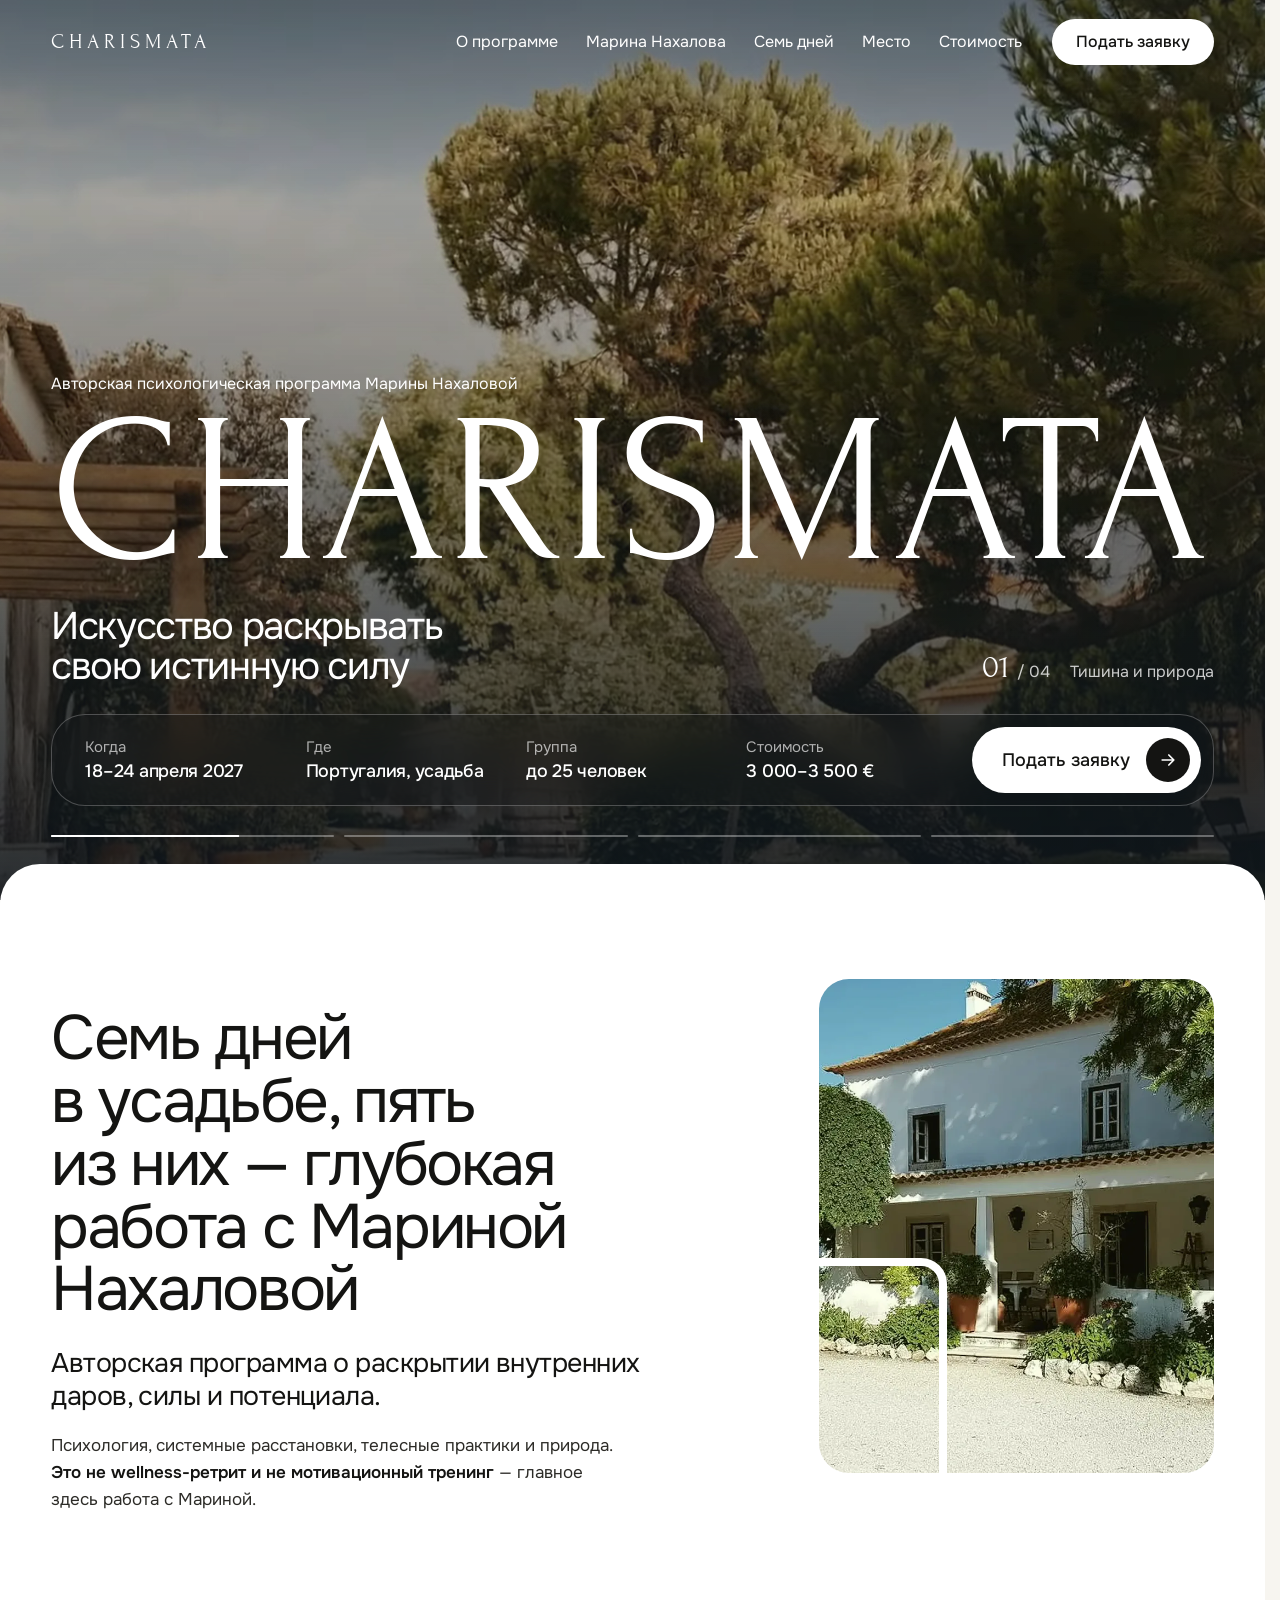
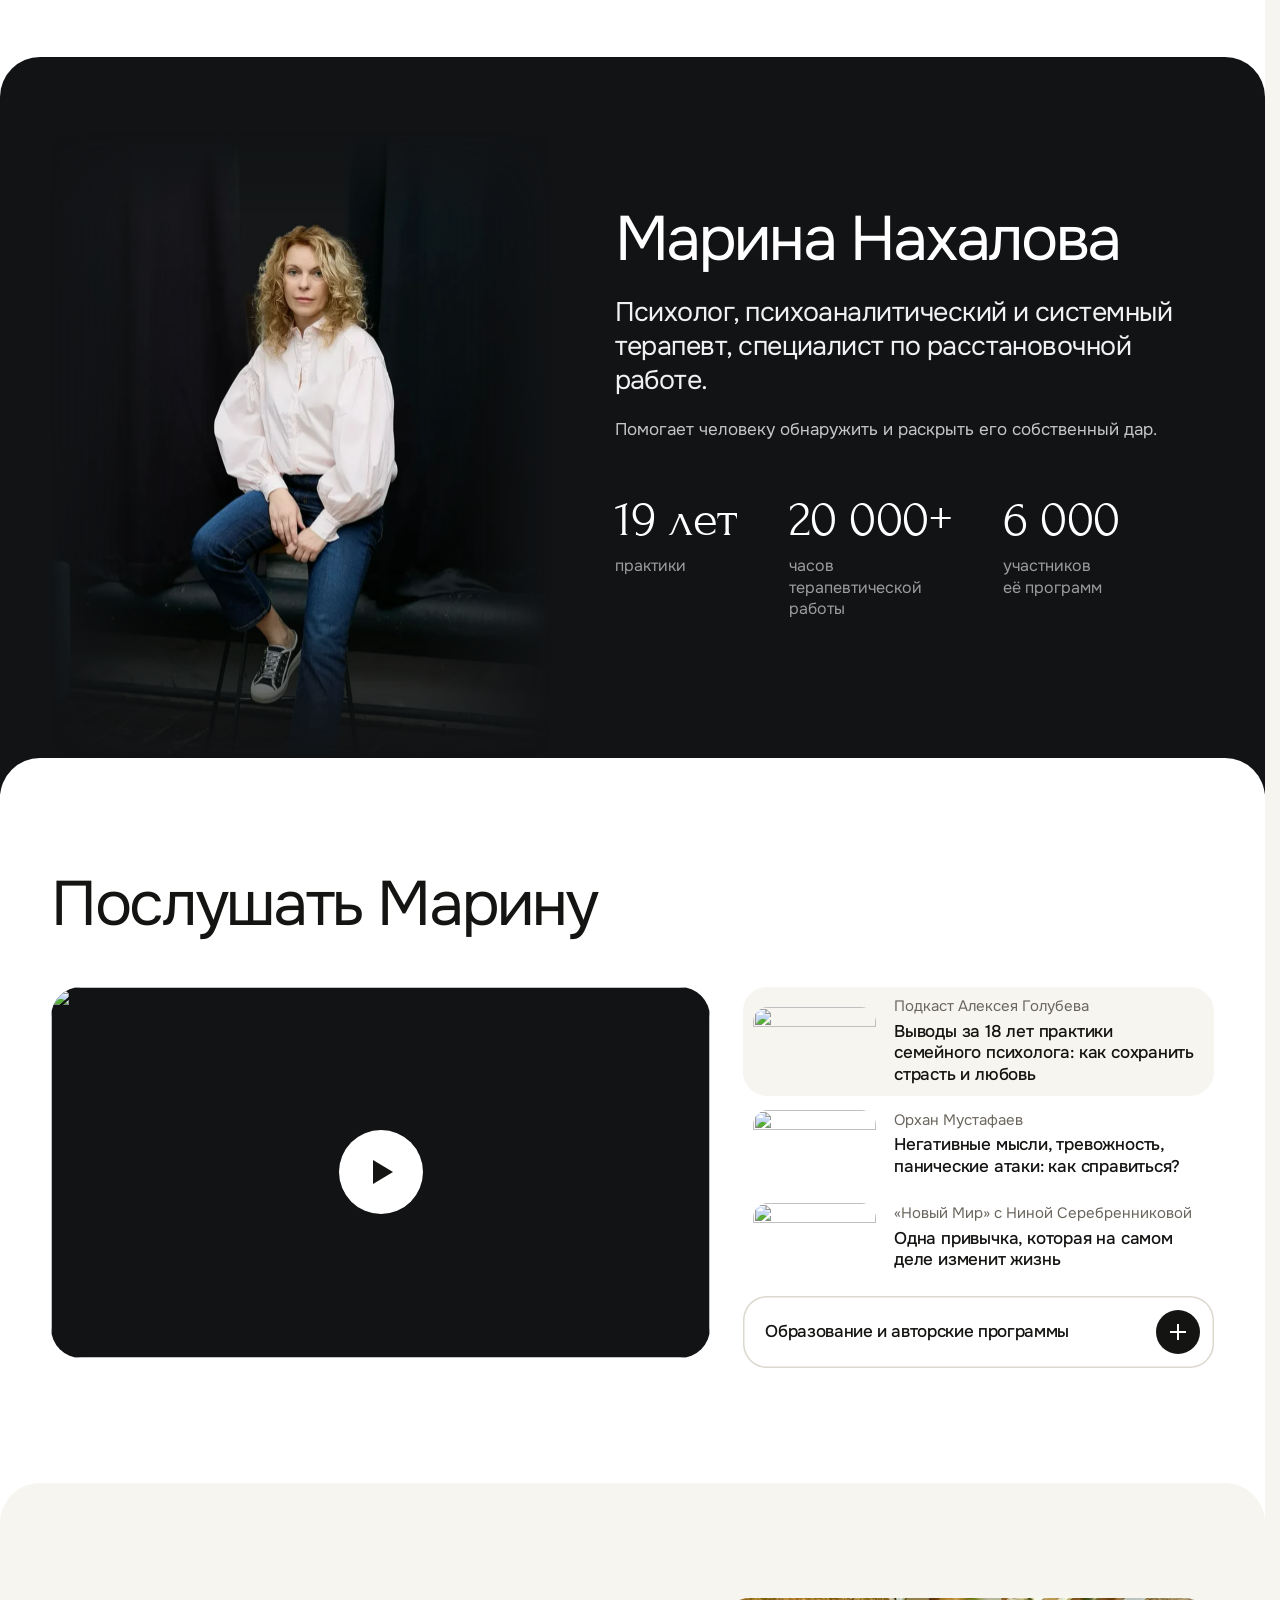
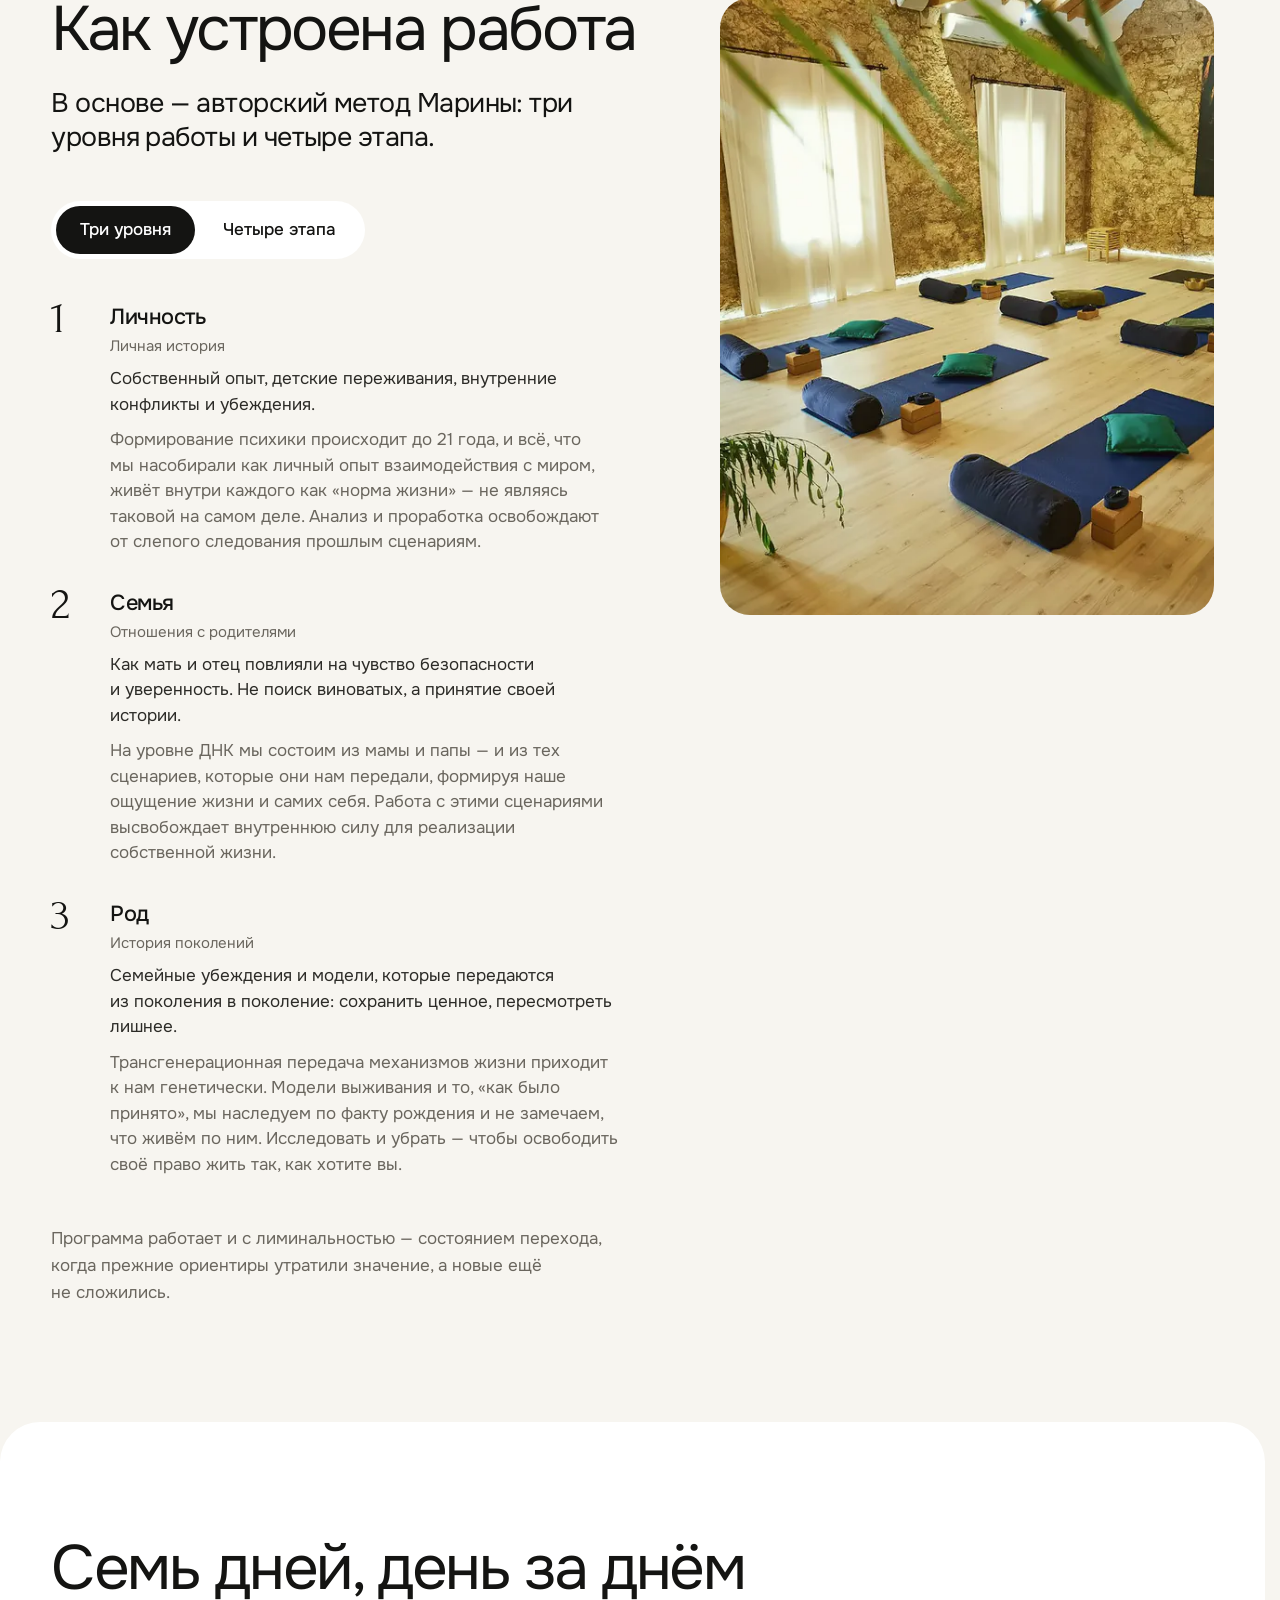
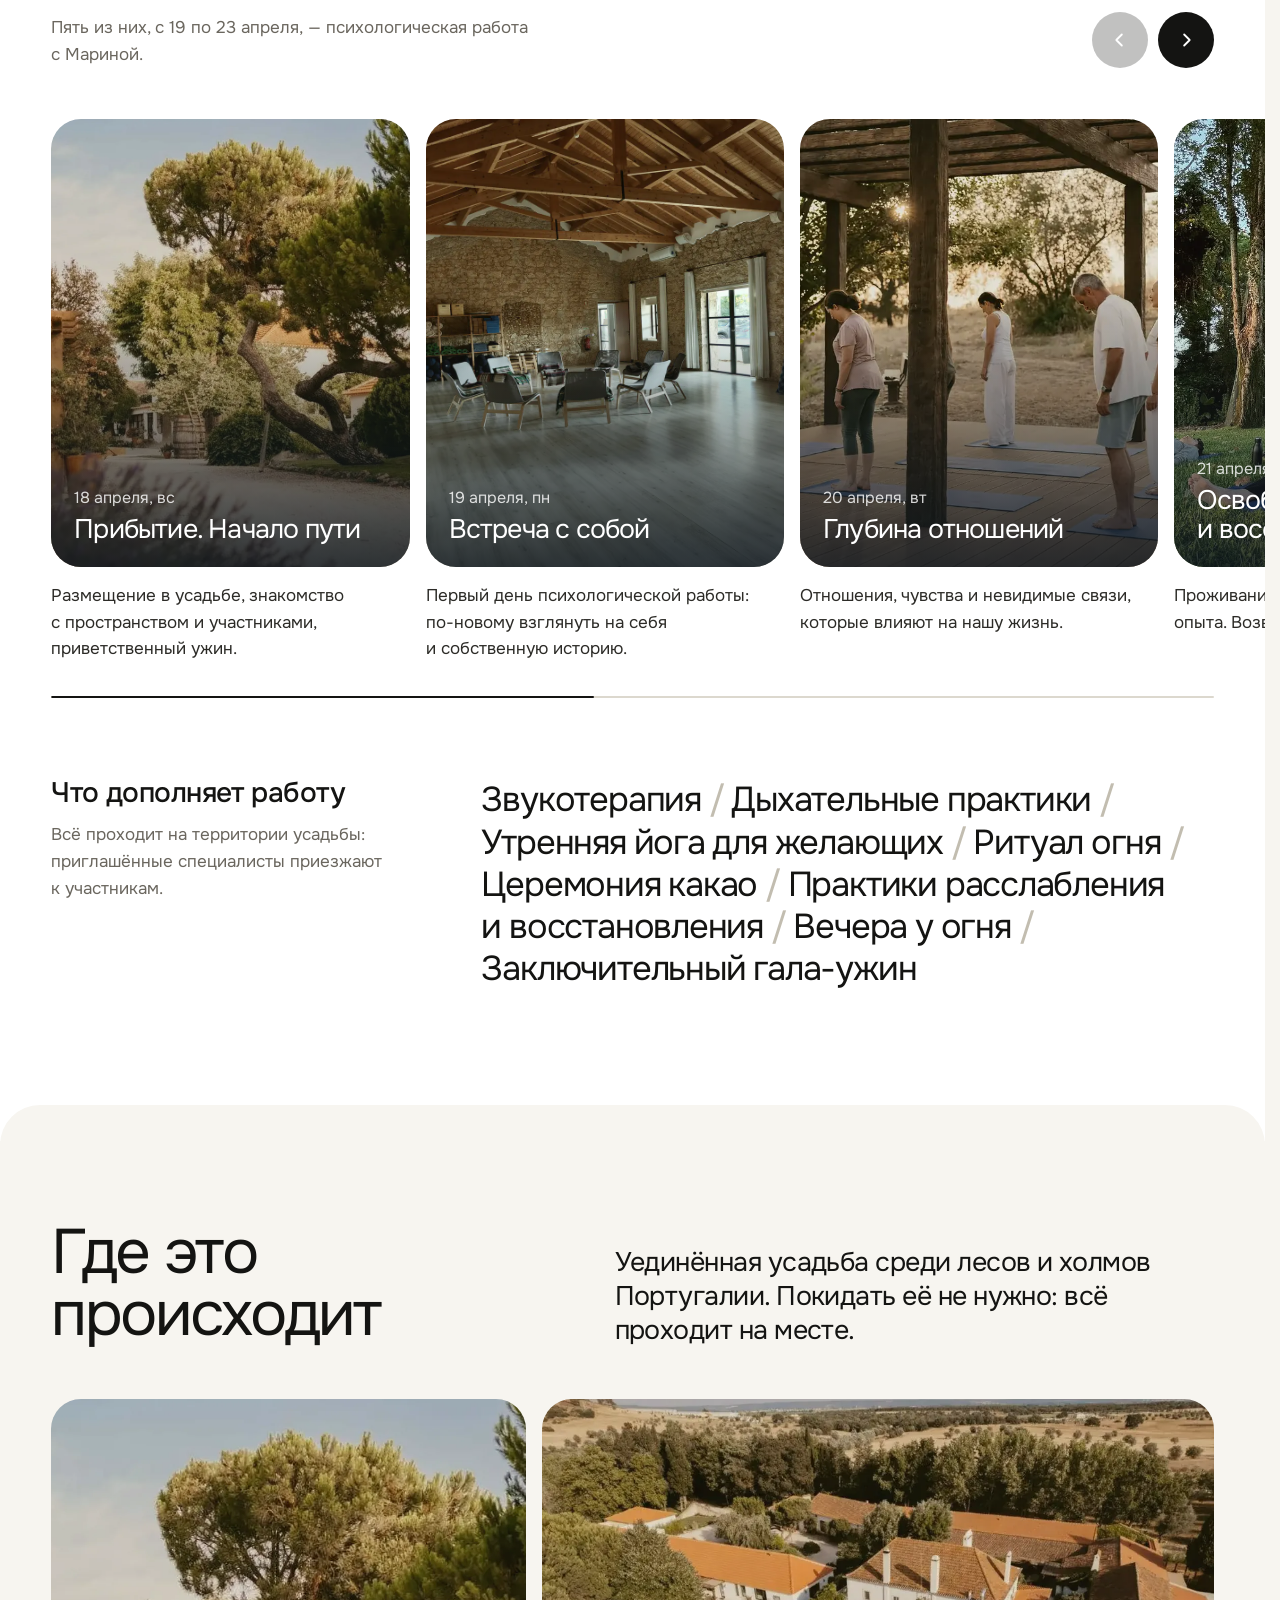
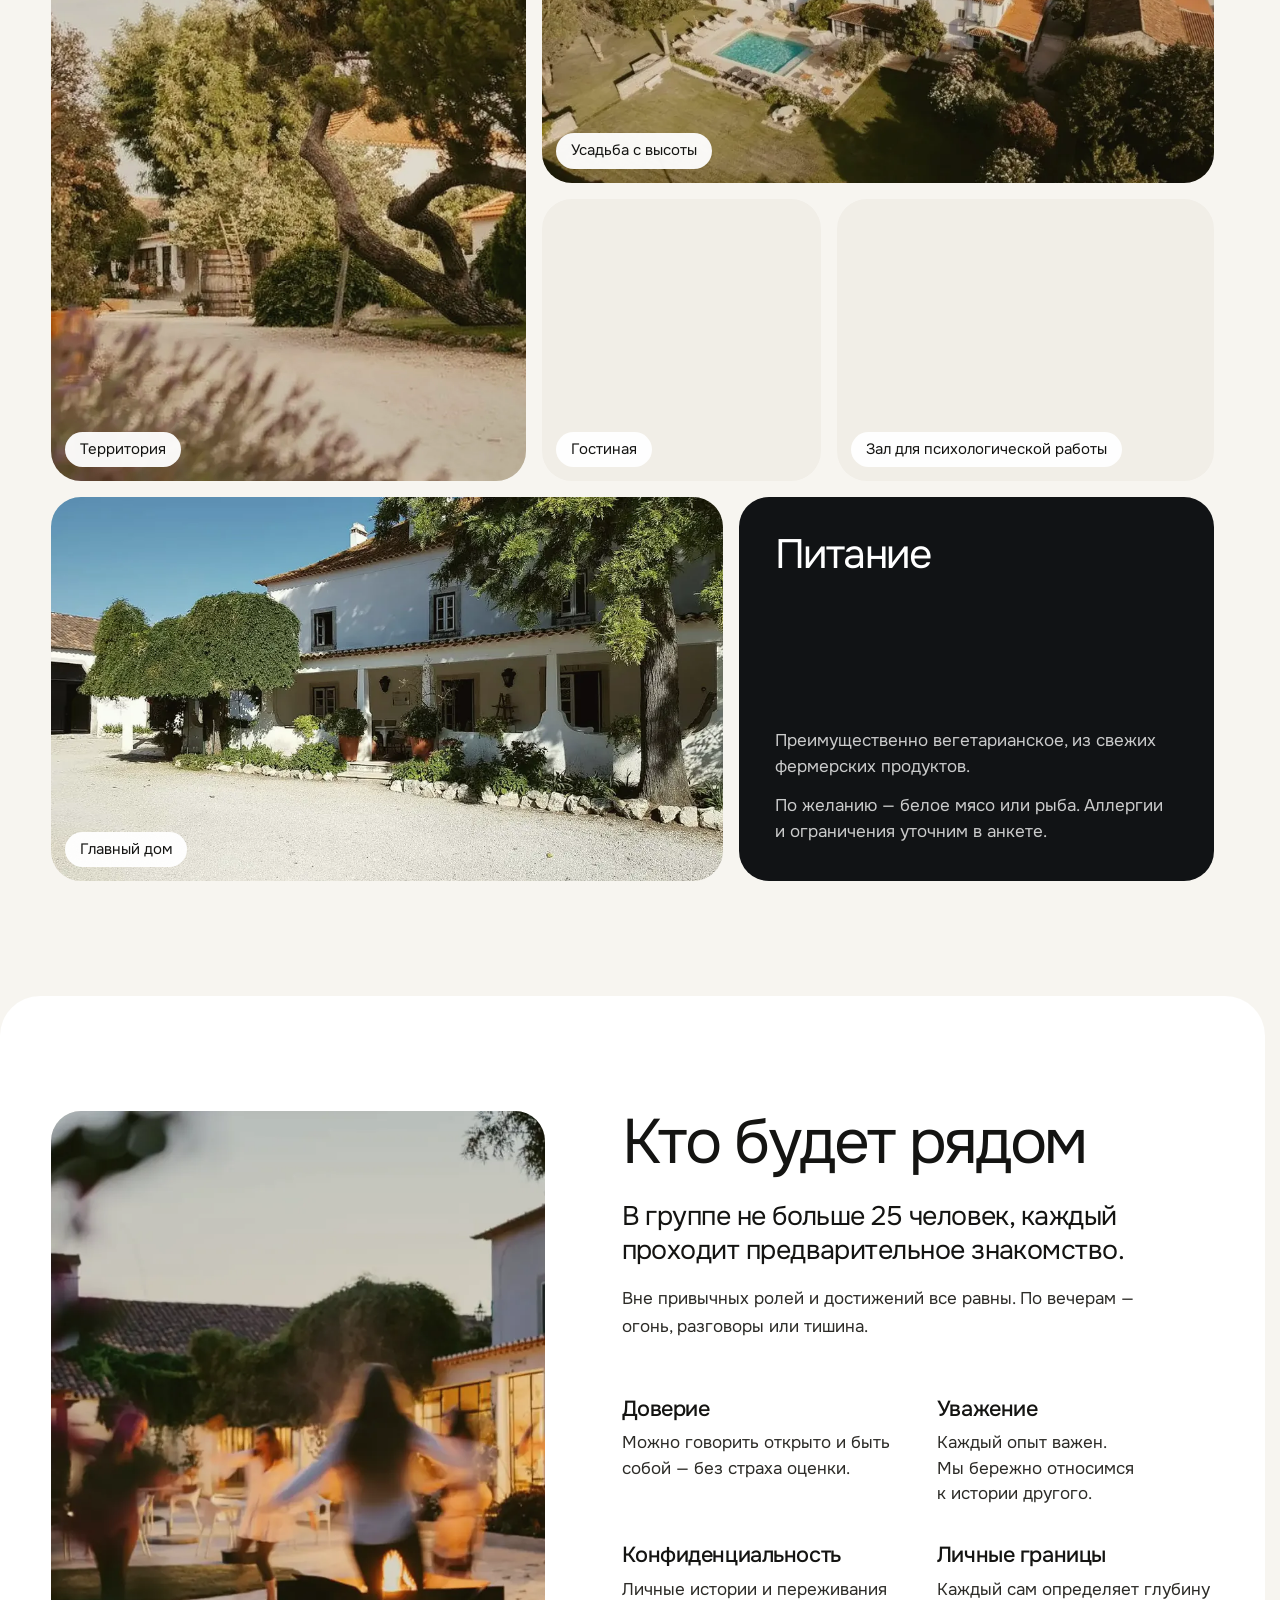
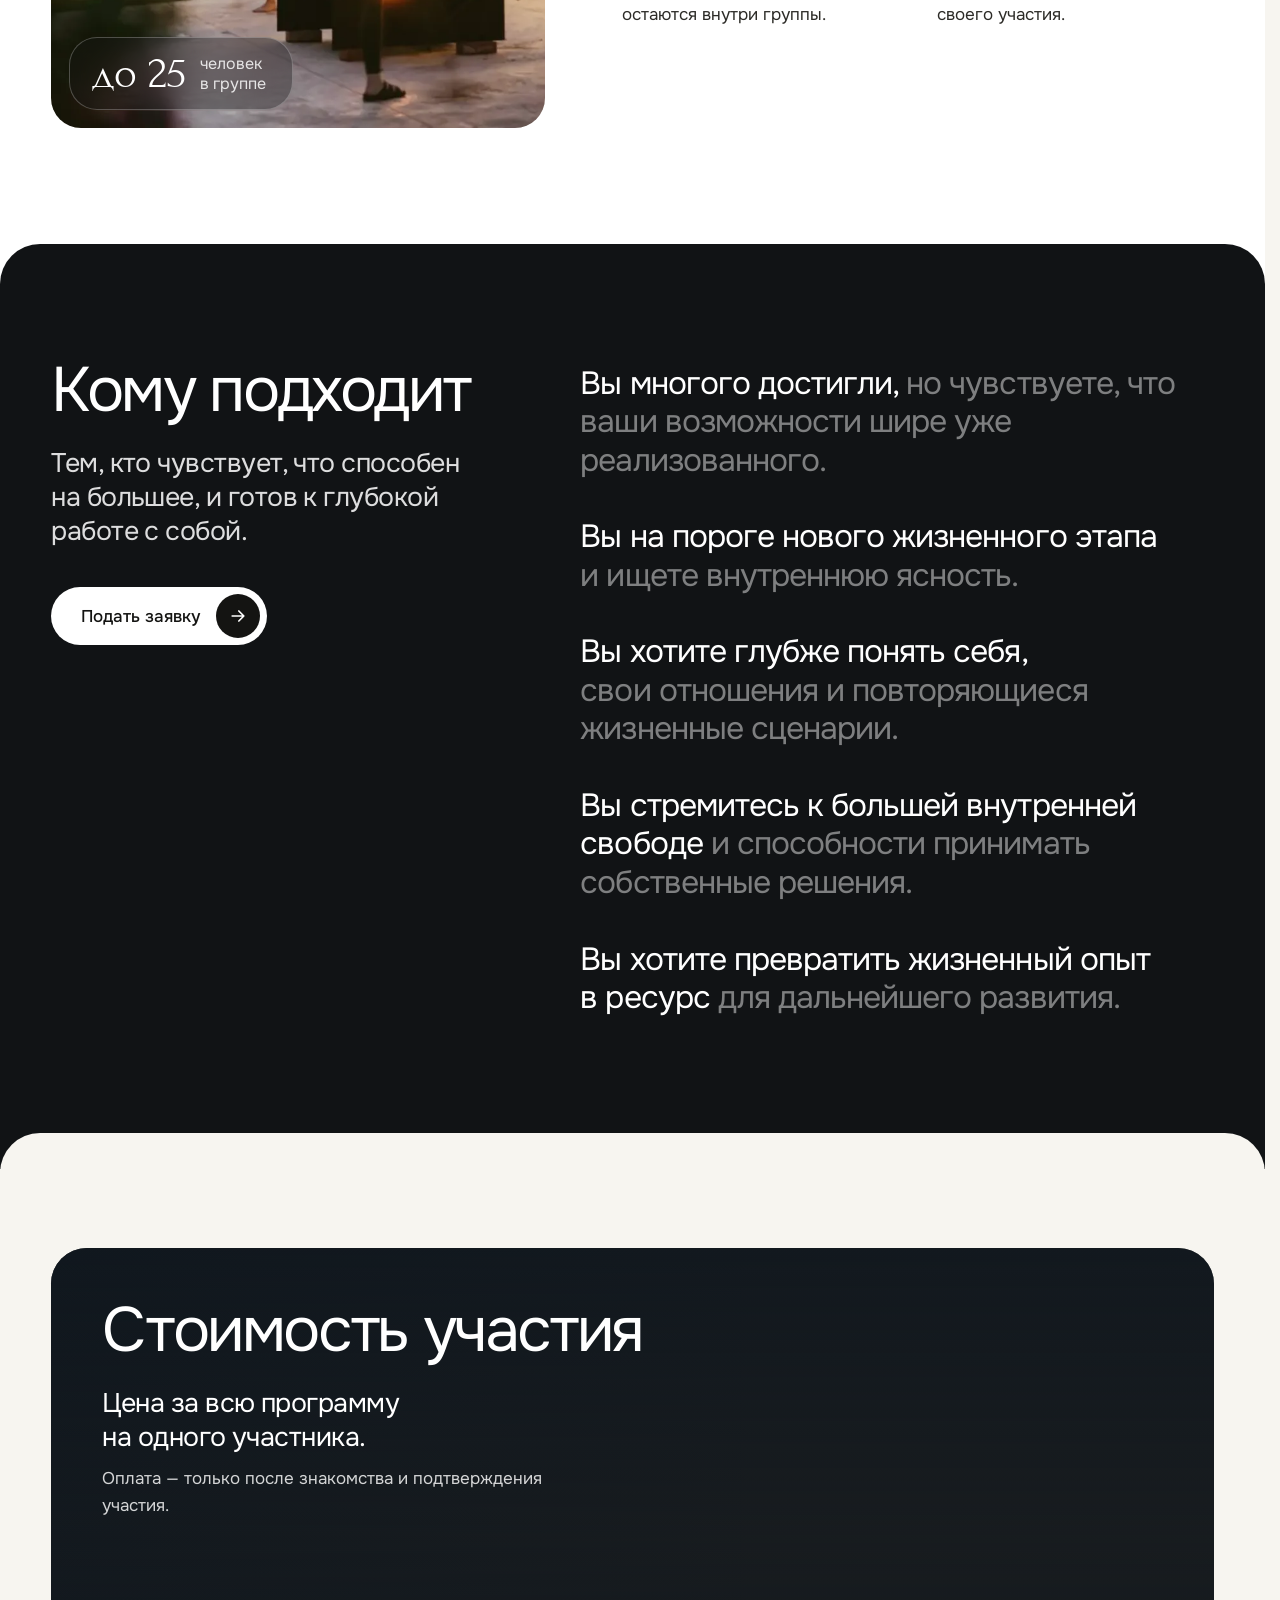
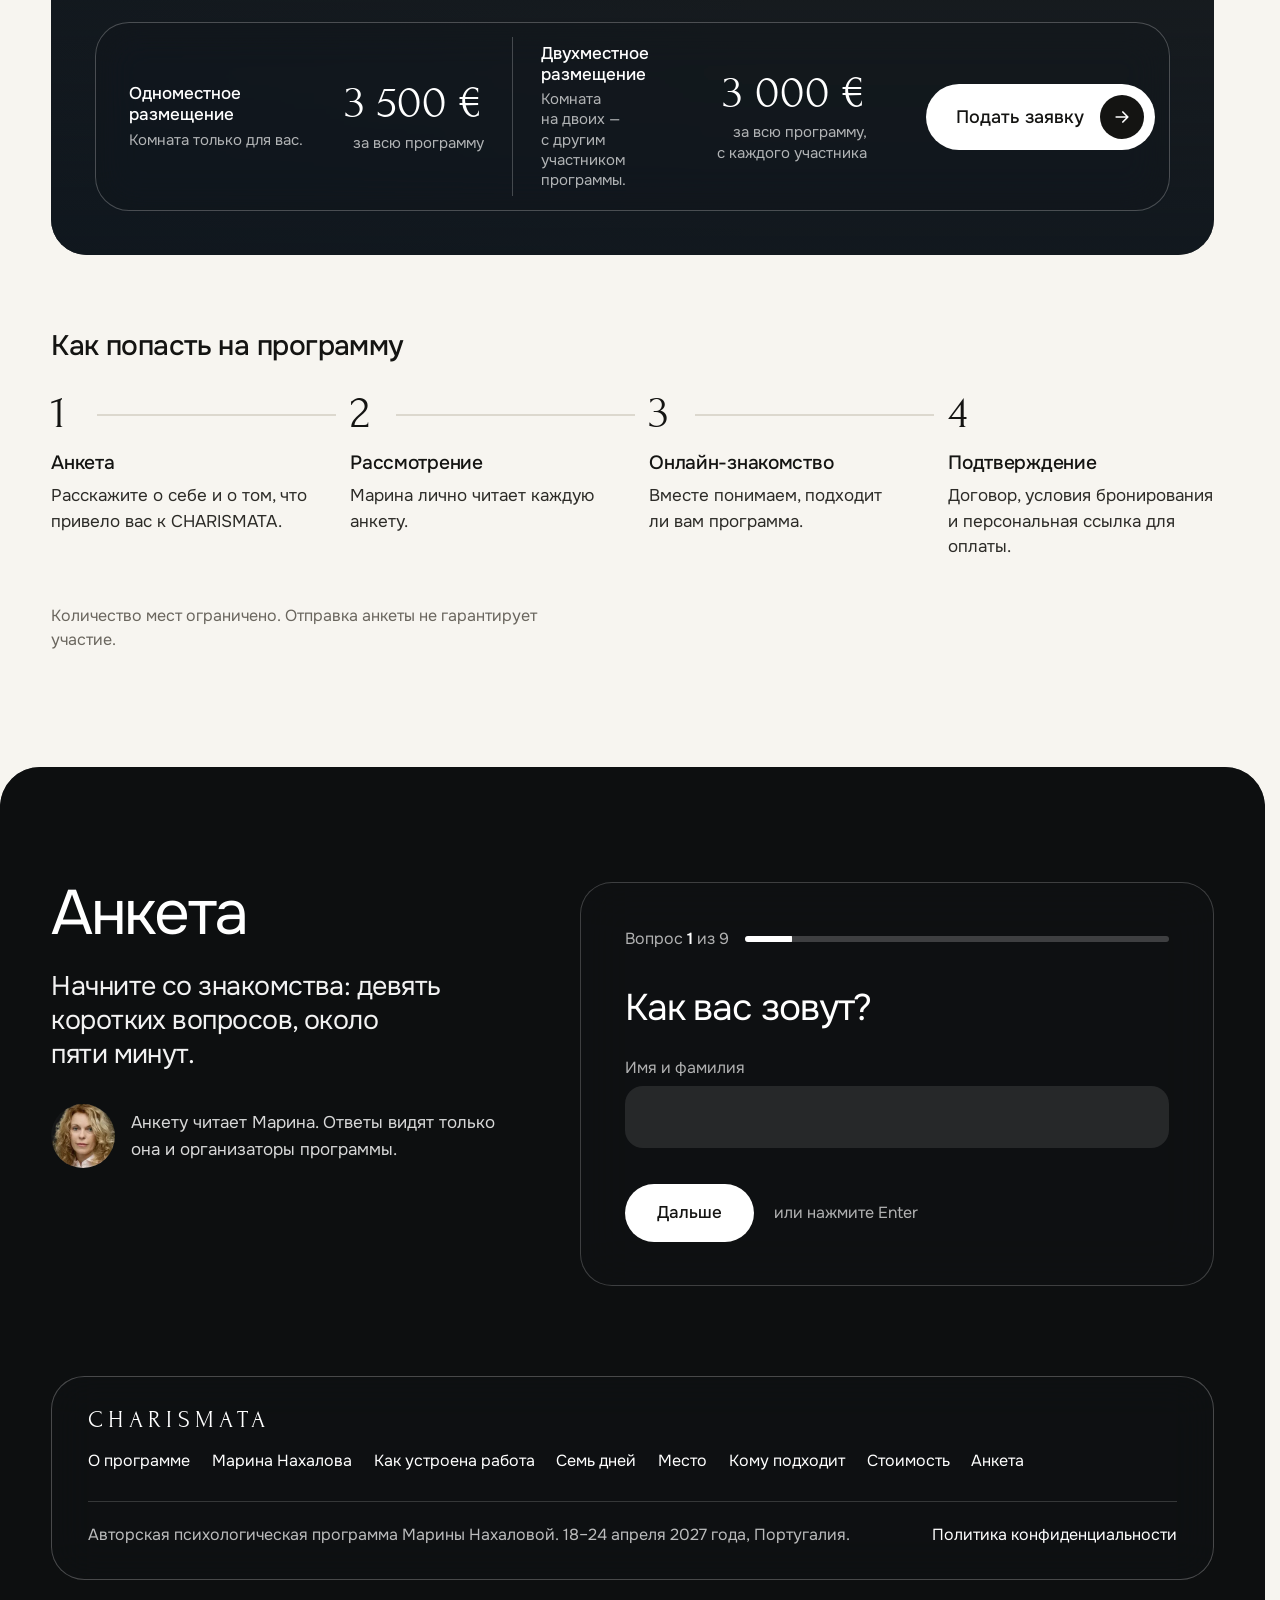
==== commit 8d0cbbba: "Обновление предпросмотра" ====
--- a/index.html
+++ b/index.html
@@ -16,11 +16,17 @@
 <script>
   (function (d) {
     d.classList.add('js');
-    // заставка первого экрана — один раз за посещение и только если не отключена анимация
+    // заставка первого экрана — один раз за посещение и только если не отключена анимация;
+    // по адресу с ?intro показывается всегда (чтобы посмотреть её ещё раз)
     try {
-      if (!sessionStorage.getItem('charismata-intro') && !matchMedia('(prefers-reduced-motion: reduce)').matches) {
-        d.classList.add('is-intro');
+      var again = /[?&]intro\b/.test(location.search);
+      if ((again || !location.hash && !sessionStorage.getItem('charismata-intro')) && !matchMedia('(prefers-reduced-motion: reduce)').matches) {
+        d.classList.add('is-intro', 'has-intro');
         sessionStorage.setItem('charismata-intro', '1');
+        // страховка: если скрипт страницы не загрузился, заставка не держит экран
+        setTimeout(function () {
+          if (d.classList.contains('is-intro')) { d.classList.remove('is-intro', 'has-intro'); d.classList.add('is-enter'); }
+        }, 9000);
       }
     } catch (e) {}
   })(document.documentElement);
@@ -30,7 +36,7 @@
 <link rel="preload" as="image" href="assets/img/est-lane.webp" media="(min-width: 701px)">
 <link rel="preload" as="image" href="assets/img/film-lane-m.webp" media="(max-width: 700px)">
 <link href="https://fonts.googleapis.com/css2?family=Forum&family=Onest:wght@400;500;600&display=swap" rel="stylesheet">
-<link rel="stylesheet" href="assets/css/style.css?v=1691001758">
+<link rel="stylesheet" href="assets/css/style.css?v=3160600255">
 </head>
 <body class="has-hero">
 
@@ -85,8 +91,27 @@
     <img data-src="assets/img/est-fire.webp" data-src-m="assets/img/film-fire-m.webp" width="2000" height="1934" style="object-position:50% 70%" alt="Вечер у огня во дворе усадьбы">
   </div>
 
-  <!-- заставка: тёмная шторка, которая быстро уходит вверх -->
-  <div class="intro" aria-hidden="true"></div>
+  <!-- заставка (один раз за посещение): в окне мелькают кадры усадьбы, название наполняется светом
+       по мере загрузки, затем окно раскрывается на весь экран и становится первым кадром фильма -->
+  <div class="intro" aria-hidden="true">
+    <div class="intro__win">
+      <img data-src="assets/img/intro-deck.webp" width="480" height="600" alt="">
+      <img data-src="assets/img/intro-house.webp" width="480" height="600" alt="">
+      <img data-src="assets/img/intro-fire.webp" width="480" height="600" alt="">
+      <picture>
+        <source media="(max-width: 700px)" srcset="assets/img/film-lane-m.webp">
+        <img class="intro__last" src="assets/img/est-lane.webp" width="2000" height="1338" style="object-position:56% 55%" alt="">
+      </picture>
+    </div>
+  </div>
+  <div class="intro__ui" aria-hidden="true">
+    <p>Португалия<br>18–24 апреля 2027</p>
+    <b data-intro-count>0</b>
+  </div>
+  <script>
+    if (document.documentElement.classList.contains('has-intro'))
+      [].forEach.call(document.querySelectorAll('.intro img[data-src]'), function (i) { i.src = i.getAttribute('data-src'); });
+  </script>
 
   <div class="hero__body">
     <p class="hero__eyebrow">Авторская психологическая программа Марины Нахаловой</p>
@@ -528,6 +553,6 @@
   <a class="dock__btn" href="apply.html" tabindex="-1">Подать заявку<i aria-hidden="true"><svg viewBox="0 0 24 24" width="18" height="18"><path d="M5 12h14M13 6l6 6-6 6" fill="none" stroke="currentColor" stroke-width="2" stroke-linecap="round" stroke-linejoin="round"/></svg></i></a>
 </div>
 
-<script src="assets/js/main.js?v=2138991917" defer></script>
+<script src="assets/js/main.js?v=1832829115" defer></script>
 </body>
 </html>
--- a/assets/css/style.css
+++ b/assets/css/style.css
@@ -10,13 +10,14 @@
   --warm: #e2dfd5; --soft: #f1eee7; --bad: #b3261e;
   --pad: clamp(18px, 4vw, 56px); --gap: clamp(64px, 9vw, 132px);
   --e: cubic-bezier(.2, .7, .2, 1);
+  --ex: cubic-bezier(.76, 0, .24, 1);
   --f: "Onest", system-ui, -apple-system, "Segoe UI", Roboto, sans-serif;
   --f-logo: "Forum", "Times New Roman", serif;
 }
 
 *, *::before, *::after { box-sizing: border-box; }
 * { margin: 0; padding: 0; }
-html { -webkit-text-size-adjust: 100%; scroll-behavior: smooth; scroll-padding-top: 24px; background: var(--paper); }
+html { -webkit-text-size-adjust: 100%; scrollbar-gutter: stable; scroll-behavior: smooth; scroll-padding-top: 24px; background: var(--paper); }
 body { min-height: 100svh; background: var(--paper); color: var(--text); font: 400 clamp(1.0625rem, 1.2vw, 1.1875rem)/1.6 var(--f); -webkit-font-smoothing: antialiased; text-rendering: optimizeLegibility; overflow-x: hidden; }
 img, svg { display: block; max-width: 100%; }
 img { height: auto; }
@@ -98,13 +99,40 @@
 .is-video .reelnav .is-on i { animation: none; }
 /* лёгкая вуаль сверху под шапкой и плотнее книзу, где стоит текст */
 .hero::before { content: ""; position: absolute; inset: 0; z-index: -1; background: linear-gradient(180deg, rgba(14, 22, 30, .5) 0%, rgba(14, 22, 30, .2) 22%, rgba(14, 22, 30, .36) 44%, rgba(14, 22, 30, .64) 72%, rgba(14, 22, 30, .86) 100%); }
-/* Заставка (один раз за посещение): тёмная шторка быстро уходит вверх, следом появляются шапка и текст */
-.intro { display: none; }
-.is-intro .intro { display: block; position: absolute; inset: 0; z-index: 6; background: #0d0e0f; clip-path: inset(0 0 0 0); pointer-events: none; animation: introLift .85s cubic-bezier(.76, 0, .24, 1) .1s both; }
-@keyframes introLift { to { clip-path: inset(0 0 100% 0); visibility: hidden; } }
-.is-intro .hero .hdr { animation: up .9s var(--e) .5s both; }
-.is-intro .hero__body { animation-delay: .55s; }
-.is-intro .reelnav { animation-delay: .7s; }
+/* ───────── Заставка (один раз за посещение) ─────────
+   Тёмный экран: в окне по центру мелькают кадры усадьбы, название наполняется светом по мере загрузки,
+   внизу — даты и счётчик. Затем окно раскрывается на весь экран и становится первым кадром фильма,
+   а шапка, подпись, слоган и панель поднимаются на места. Ходом заставки управляет скрипт. */
+.intro, .intro__ui { display: none; }
+.is-intro, .is-intro body { overflow: hidden; }
+/* слой заставки лежит над фильмом, но под вуалью первого экрана — поэтому раскрытый кадр совпадает с фильмом */
+.has-intro .intro { display: block; position: absolute; inset: 0; z-index: -2; background: #0d0e0f; pointer-events: none; transition: opacity .5s ease; }
+.intro.is-gone { opacity: 0; }
+.intro__win { position: absolute; top: var(--wt, 34%); left: var(--wl, 40%); width: var(--ww, 20%); height: var(--wh, 40%); overflow: hidden; border-radius: 22px; background: #1b1e20; }
+.intro__win img { position: absolute; inset: 0; width: 100%; height: 100%; object-fit: cover; opacity: 0; }
+.intro__win img.is-on { opacity: 1; }
+.intro__last { animation: zoom 10s linear both; }
+.is-open .intro__win { top: 0; left: 0; width: 100%; height: 100%; border-radius: 0; transition: top 1s var(--ex), left 1s var(--ex), width 1s var(--ex), height 1s var(--ex), border-radius 1s var(--ex); }
+.has-intro .intro__ui { display: flex; position: absolute; z-index: 2; left: var(--pad); right: var(--pad); bottom: calc(36px + clamp(10px, 1.8vh, 18px)); align-items: flex-end; justify-content: space-between; gap: 24px; font-size: .9375rem; line-height: 1.4; color: rgba(255, 255, 255, .66); pointer-events: none; transition: opacity .35s ease; }
+.intro__ui b { min-width: 3ch; font: 400 clamp(2.6rem, 4vw, 3.6rem)/.8 var(--f-logo); text-align: right; color: #fff; }
+.is-open .intro__ui, .is-enter .intro__ui { opacity: 0; }
+/* название наполняется светом слева направо: --p (0…1) ставит скрипт */
+.hero__title { transition: opacity .5s ease, text-shadow .8s ease; }
+.is-intro .hero__title { text-shadow: none; }
+.is-intro:not(.is-fonts) .hero__title { opacity: 0; }
+.is-intro .hero__word { color: transparent; background: linear-gradient(90deg, #fff calc(var(--p, 0) * 108% - 4%), rgba(255, 255, 255, .15) calc(var(--p, 0) * 108% + 4%)); -webkit-background-clip: text; background-clip: text; }
+/* пока идёт заставка, остальное на первом экране спрятано; потом поднимается по очереди */
+.is-intro .hero .hdr, .is-intro .hero__eyebrow, .is-intro .hero__row, .is-intro .hero__panel, .is-intro .reelnav { opacity: 0; animation: none; }
+.is-intro .hero__body, .is-enter .hero__body { animation: none; }
+.is-enter .hero .hdr { animation: up .9s var(--e) both; }
+.is-enter .hero__eyebrow { animation: up .9s var(--e) .06s both; }
+.is-enter .hero__row { animation: up .9s var(--e) .14s both; }
+.is-enter .hero__panel { animation: up .9s var(--e) .22s both; }
+.is-enter .reelnav { animation: up .9s var(--e) .32s both; }
+/* край следующего листа, наезжающий на первый экран, во время заставки не виден */
+.is-intro .hero + .sheet { opacity: 0; }
+.is-enter .hero + .sheet { animation: fadeIn .7s ease .35s backwards; }
+@keyframes fadeIn { from { opacity: 0; } }
 /* при прокрутке кадр отстаёт от страницы — появляется глубина */
 @supports (animation-timeline: scroll()) {
   @media (prefers-reduced-motion: no-preference) {
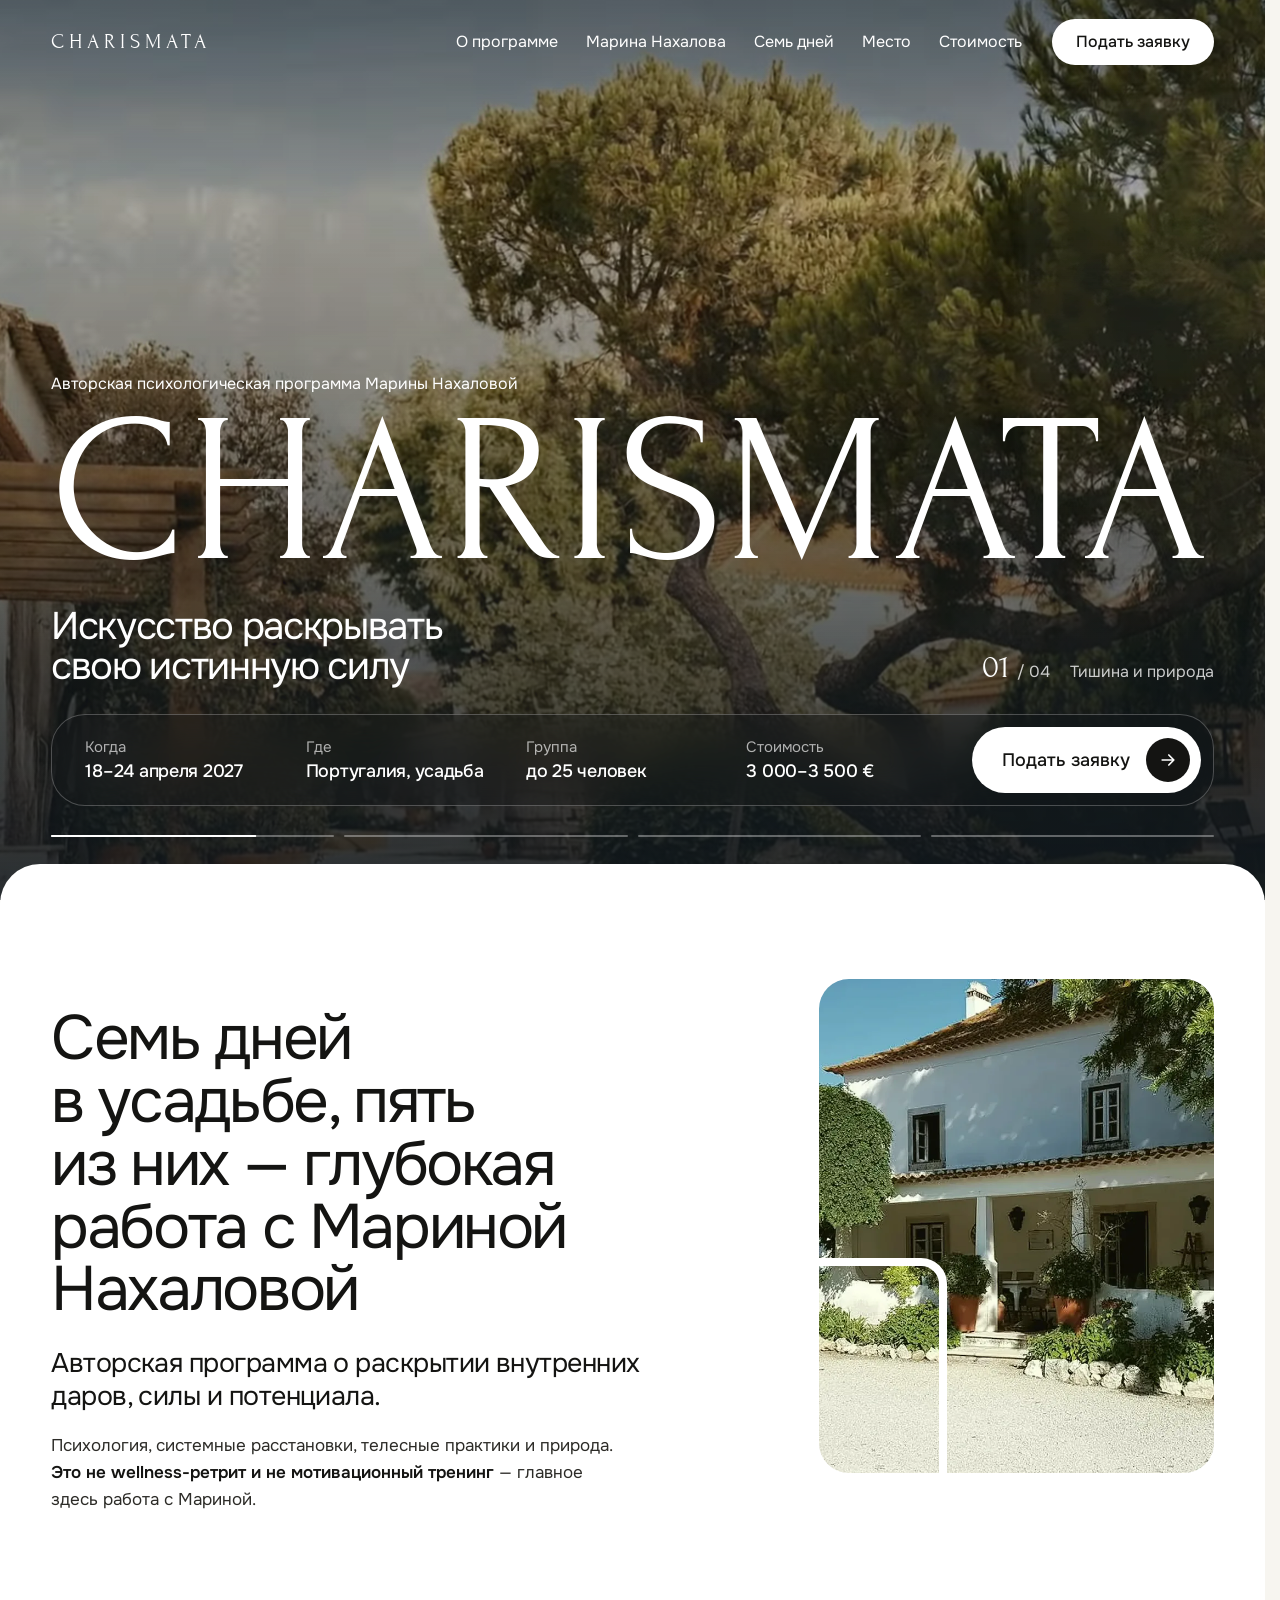
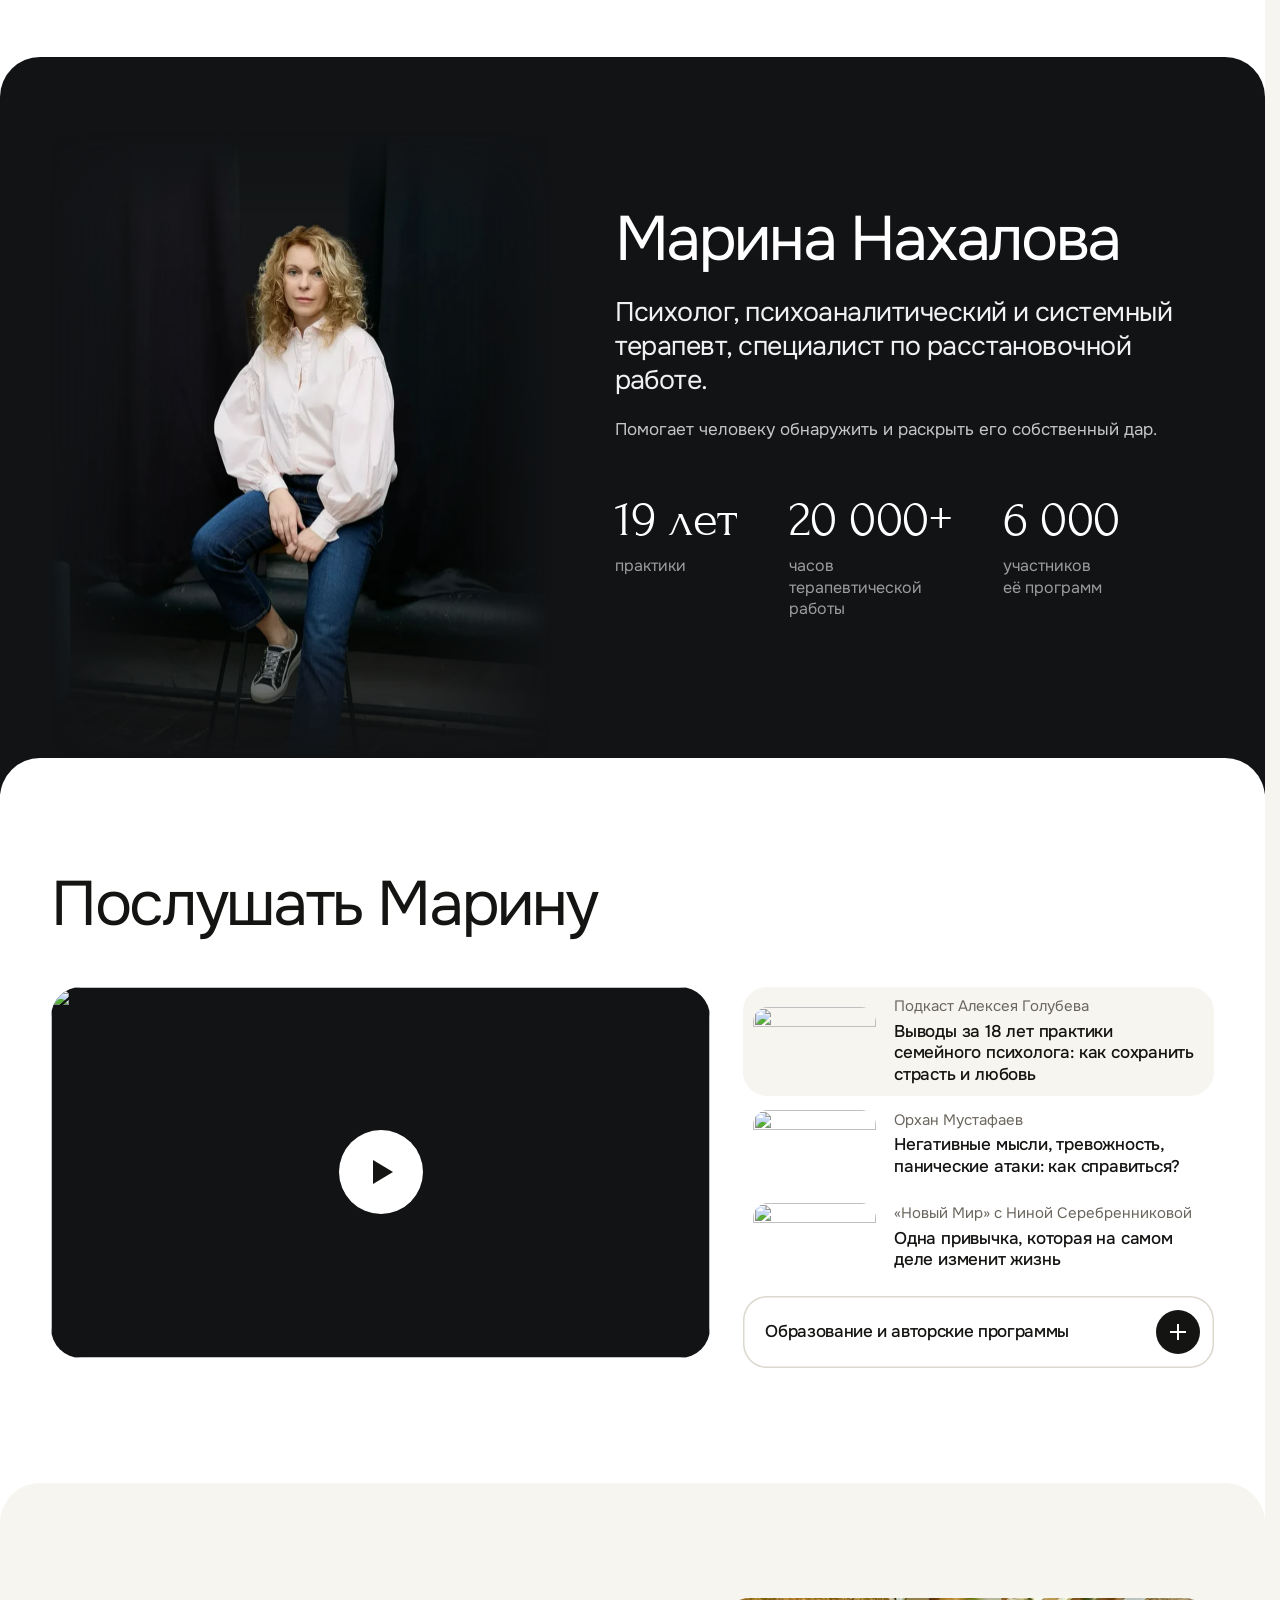
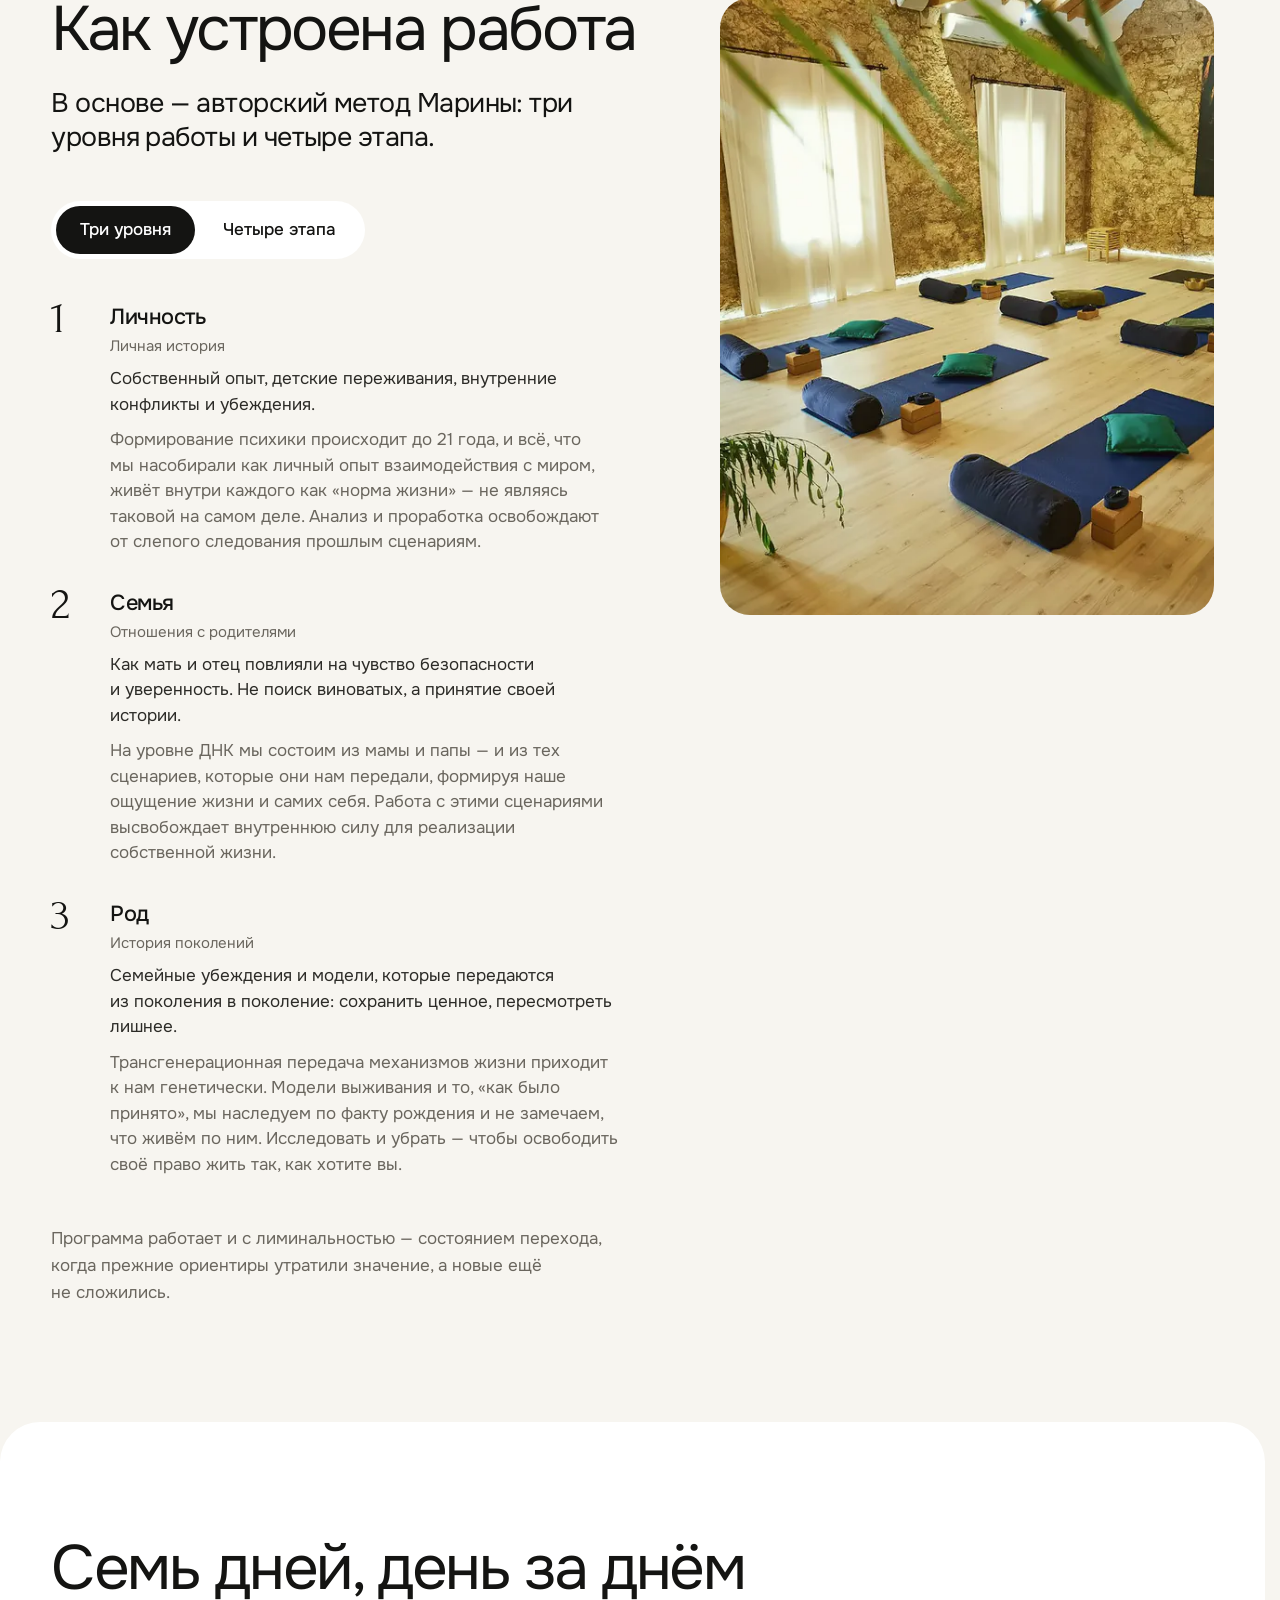
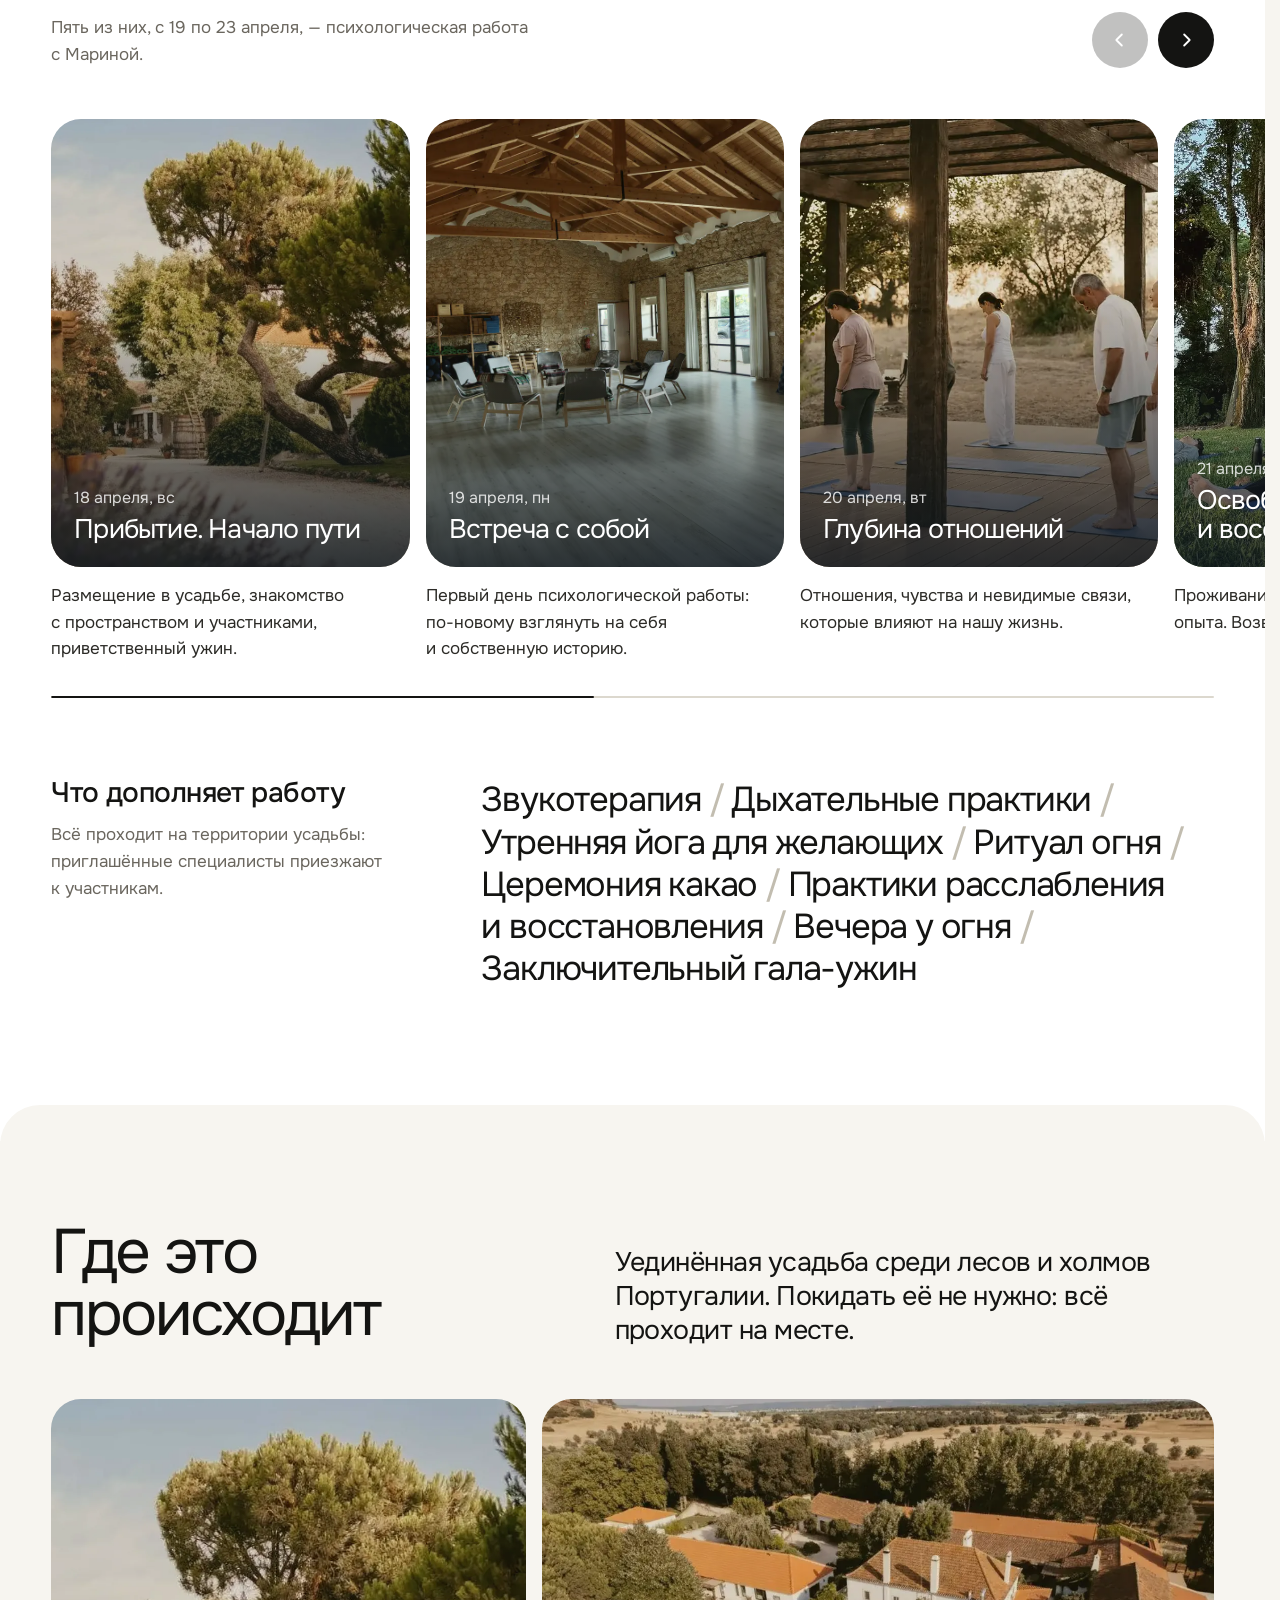
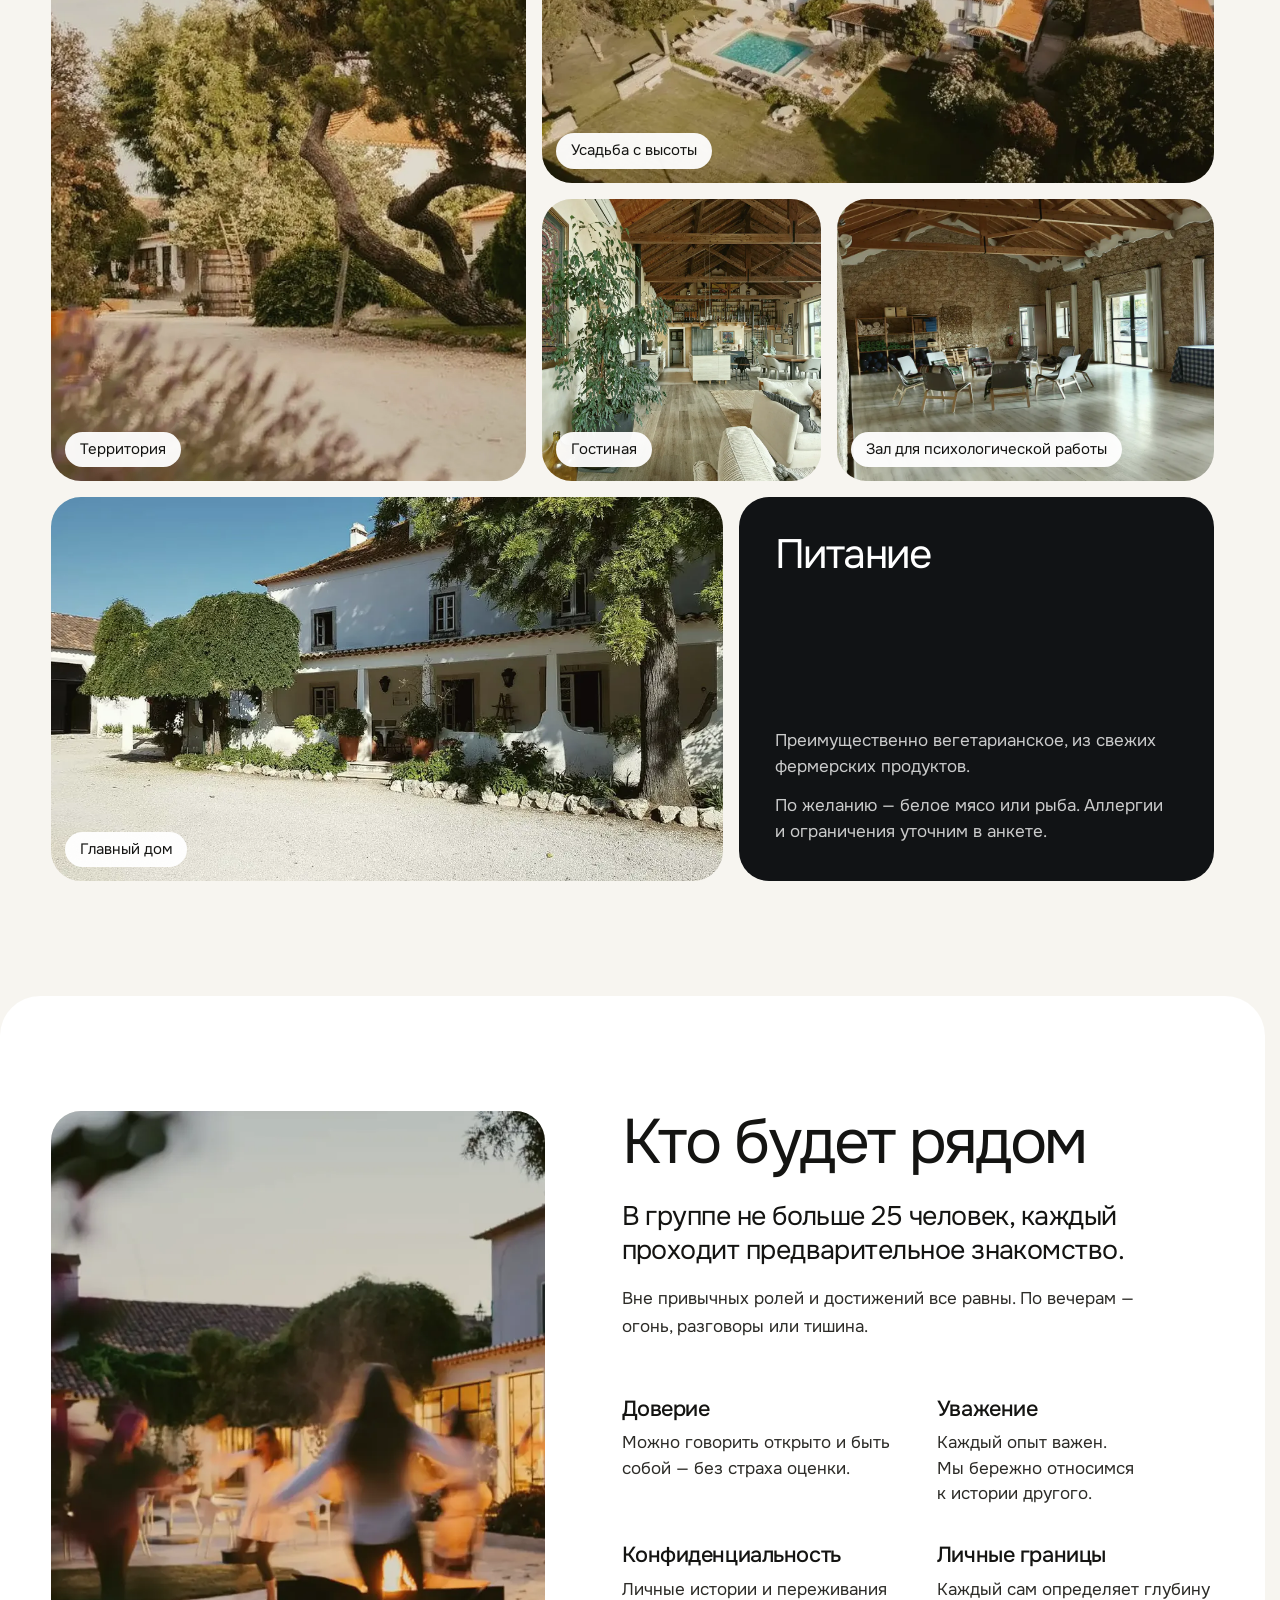
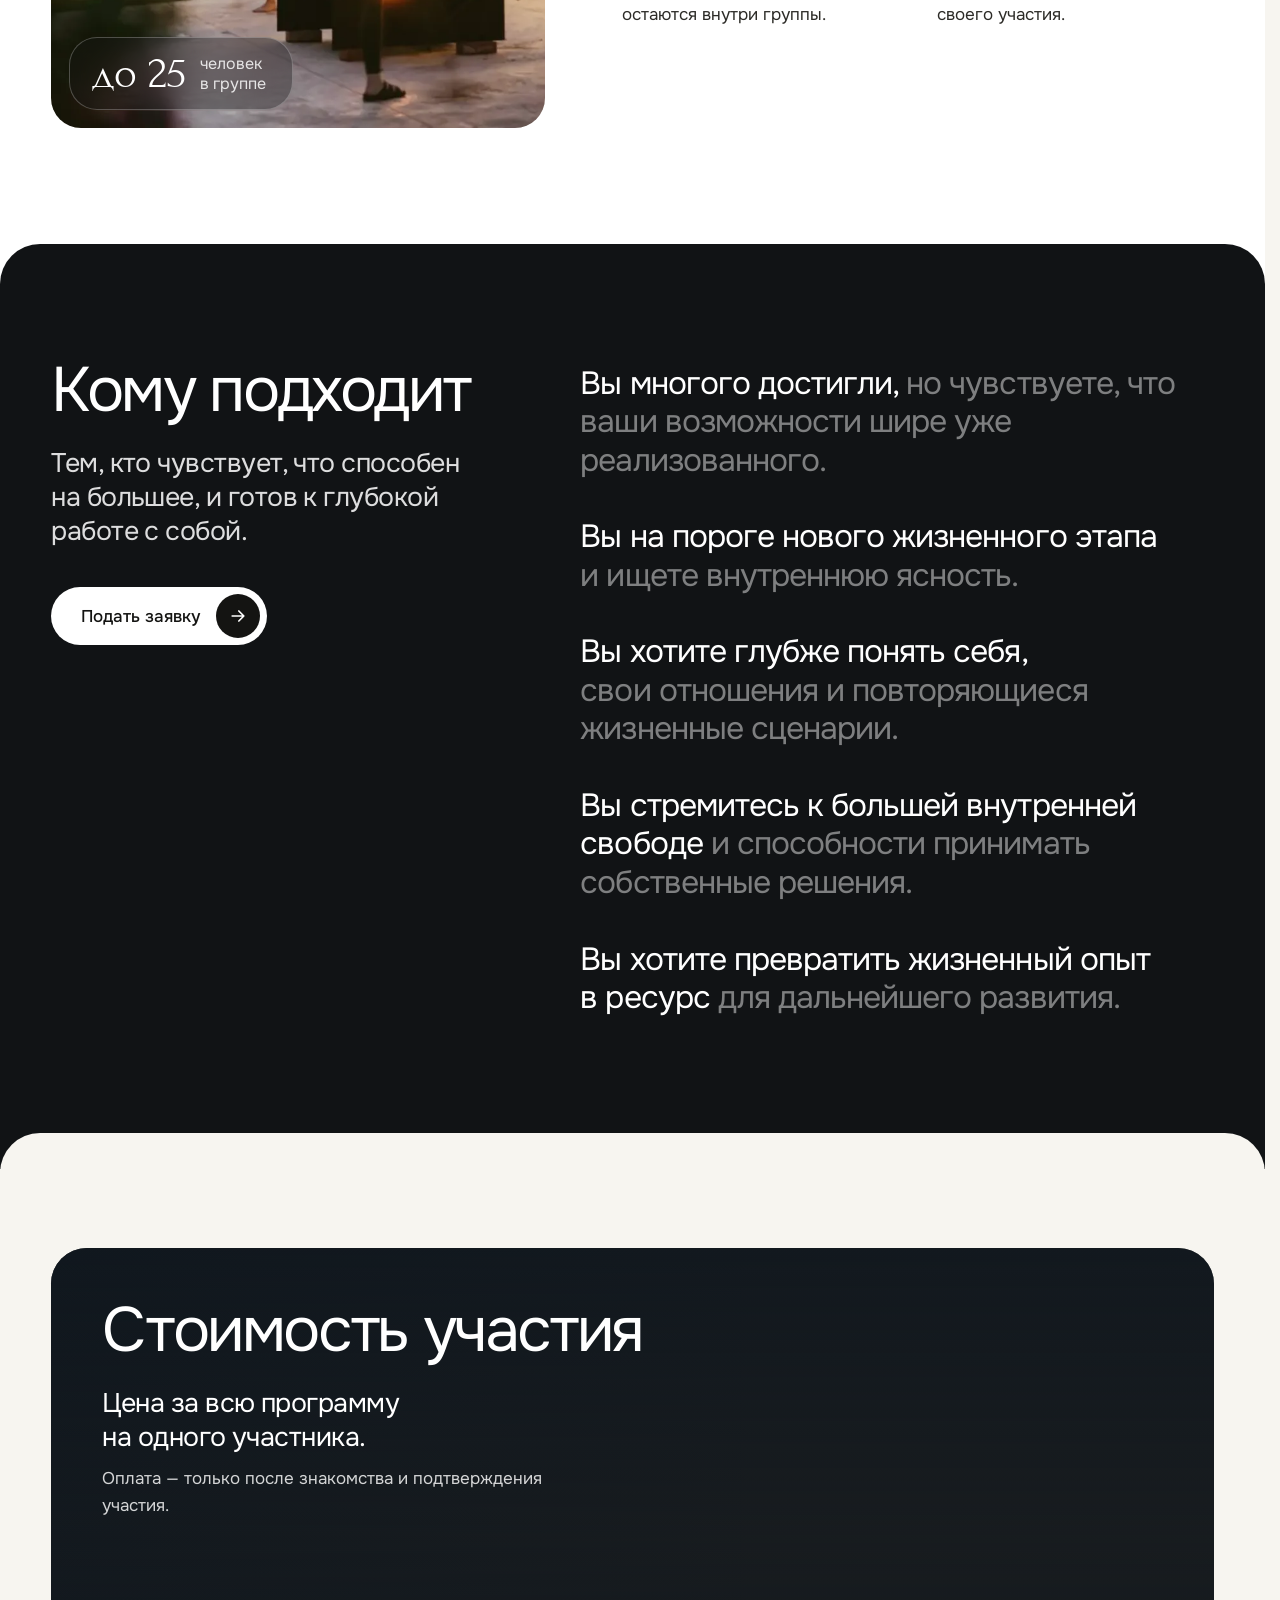
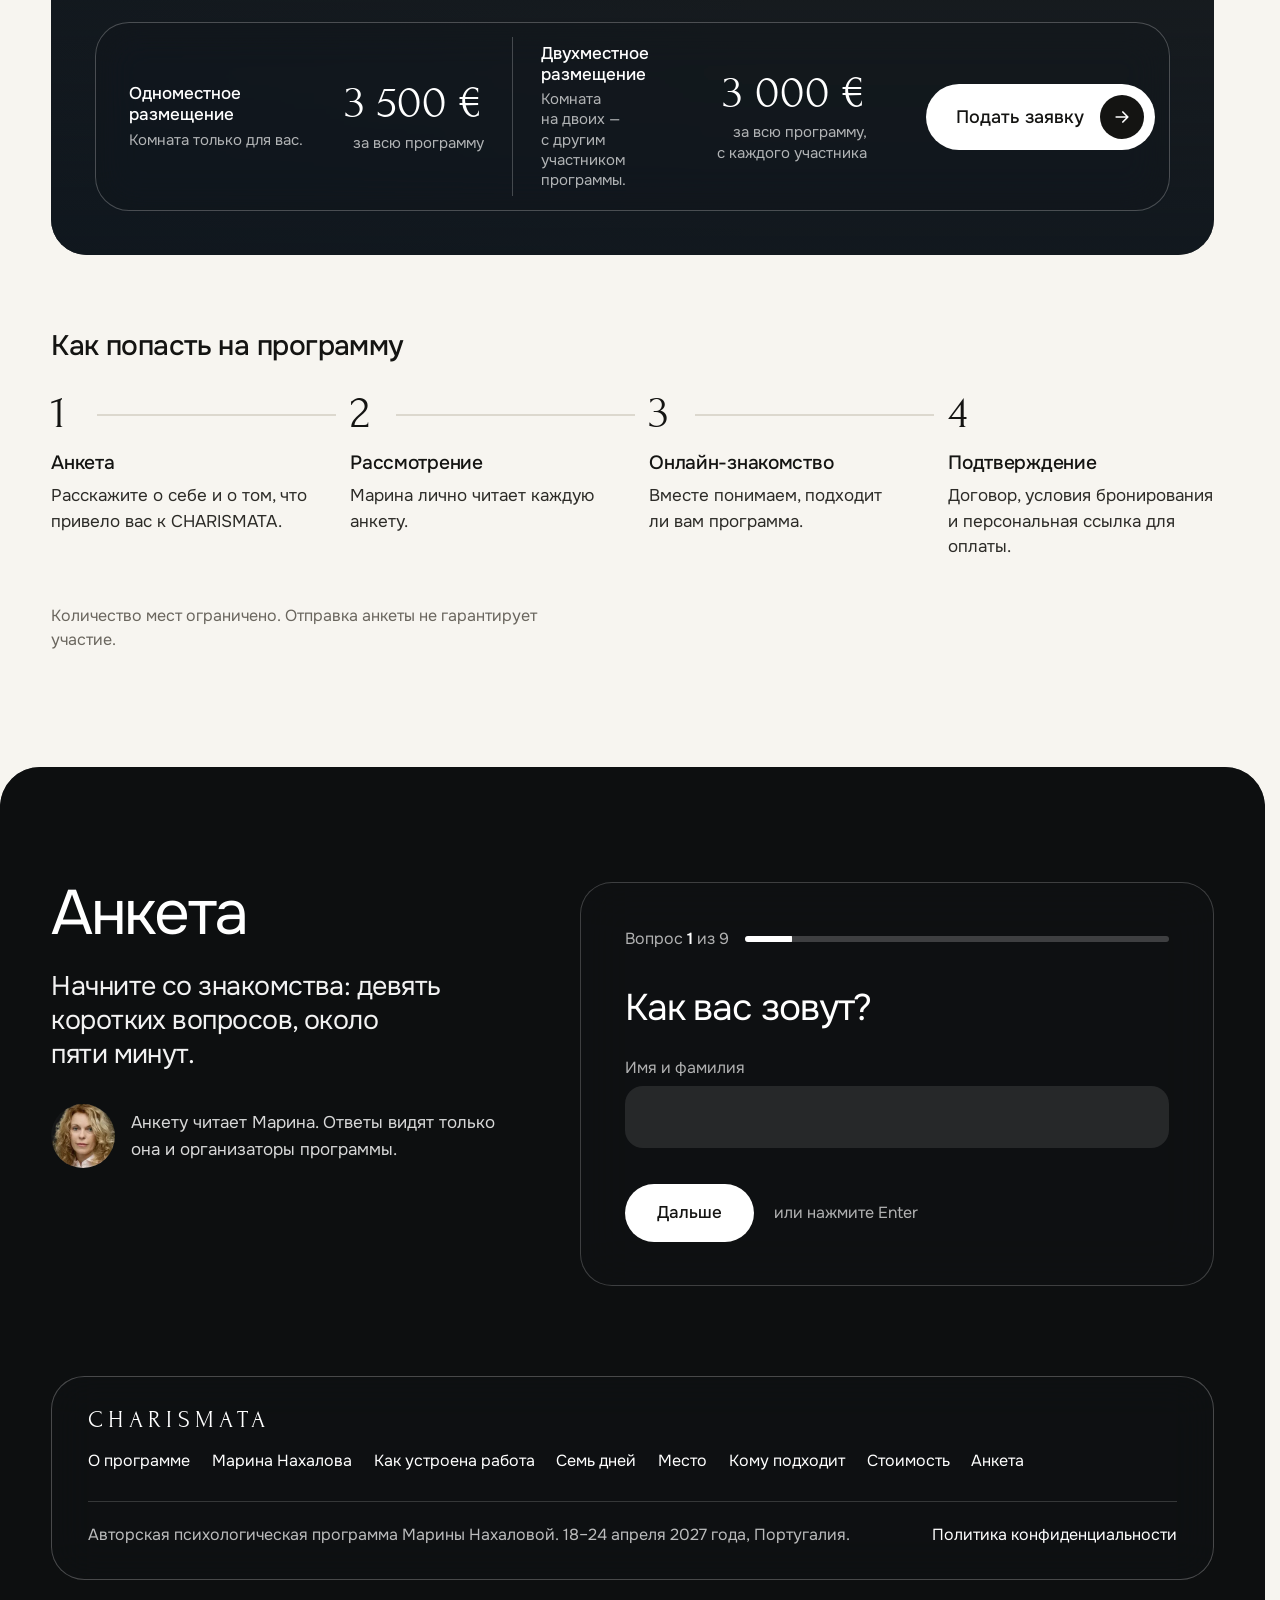
==== commit a9326369: "Обновление предпросмотра" ====
--- a/index.html
+++ b/index.html
@@ -23,8 +23,9 @@
       if ((again || !location.hash && !sessionStorage.getItem('charismata-intro')) && !matchMedia('(prefers-reduced-motion: reduce)').matches) {
         d.classList.add('is-intro', 'has-intro');
         sessionStorage.setItem('charismata-intro', '1');
-        // страховка: если скрипт страницы не загрузился, заставка не держит экран
-        setTimeout(function () {
+        // страховка: если скрипт страницы не запустился за 9 секунд, заставка не держит экран
+        // (скрипт заставки снимает её, как только начинает работать)
+        window.charismataIntroSafety = setTimeout(function () {
           if (d.classList.contains('is-intro')) { d.classList.remove('is-intro', 'has-intro'); d.classList.add('is-enter'); }
         }, 9000);
       }
@@ -36,7 +37,7 @@
 <link rel="preload" as="image" href="assets/img/est-lane.webp" media="(min-width: 701px)">
 <link rel="preload" as="image" href="assets/img/film-lane-m.webp" media="(max-width: 700px)">
 <link href="https://fonts.googleapis.com/css2?family=Forum&family=Onest:wght@400;500;600&display=swap" rel="stylesheet">
-<link rel="stylesheet" href="assets/css/style.css?v=3160600255">
+<link rel="stylesheet" href="assets/css/style.css?v=2715613158">
 </head>
 <body class="has-hero">
 
@@ -553,6 +554,6 @@
   <a class="dock__btn" href="apply.html" tabindex="-1">Подать заявку<i aria-hidden="true"><svg viewBox="0 0 24 24" width="18" height="18"><path d="M5 12h14M13 6l6 6-6 6" fill="none" stroke="currentColor" stroke-width="2" stroke-linecap="round" stroke-linejoin="round"/></svg></i></a>
 </div>
 
-<script src="assets/js/main.js?v=1832829115" defer></script>
+<script src="assets/js/main.js?v=4279627823" defer></script>
 </body>
 </html>
--- a/assets/css/style.css
+++ b/assets/css/style.css
@@ -108,7 +108,9 @@
 /* слой заставки лежит над фильмом, но под вуалью первого экрана — поэтому раскрытый кадр совпадает с фильмом */
 .has-intro .intro { display: block; position: absolute; inset: 0; z-index: -2; background: #0d0e0f; pointer-events: none; transition: opacity .5s ease; }
 .intro.is-gone { opacity: 0; }
-.intro__win { position: absolute; top: var(--wt, 34%); left: var(--wl, 40%); width: var(--ww, 20%); height: var(--wh, 40%); overflow: hidden; border-radius: 22px; background: #1b1e20; }
+.intro__win { position: absolute; top: var(--wt, 34%); left: var(--wl, 40%); width: var(--ww, 20%); height: var(--wh, 40%); overflow: hidden; border-radius: 22px; background: #1b1e20; opacity: 0; transition: opacity .35s ease; }
+/* окно появляется вместе с первым кадром — пустой рамки на тёмном экране не видно */
+.intro__win.is-ready { opacity: 1; }
 .intro__win img { position: absolute; inset: 0; width: 100%; height: 100%; object-fit: cover; opacity: 0; }
 .intro__win img.is-on { opacity: 1; }
 .intro__last { animation: zoom 10s linear both; }
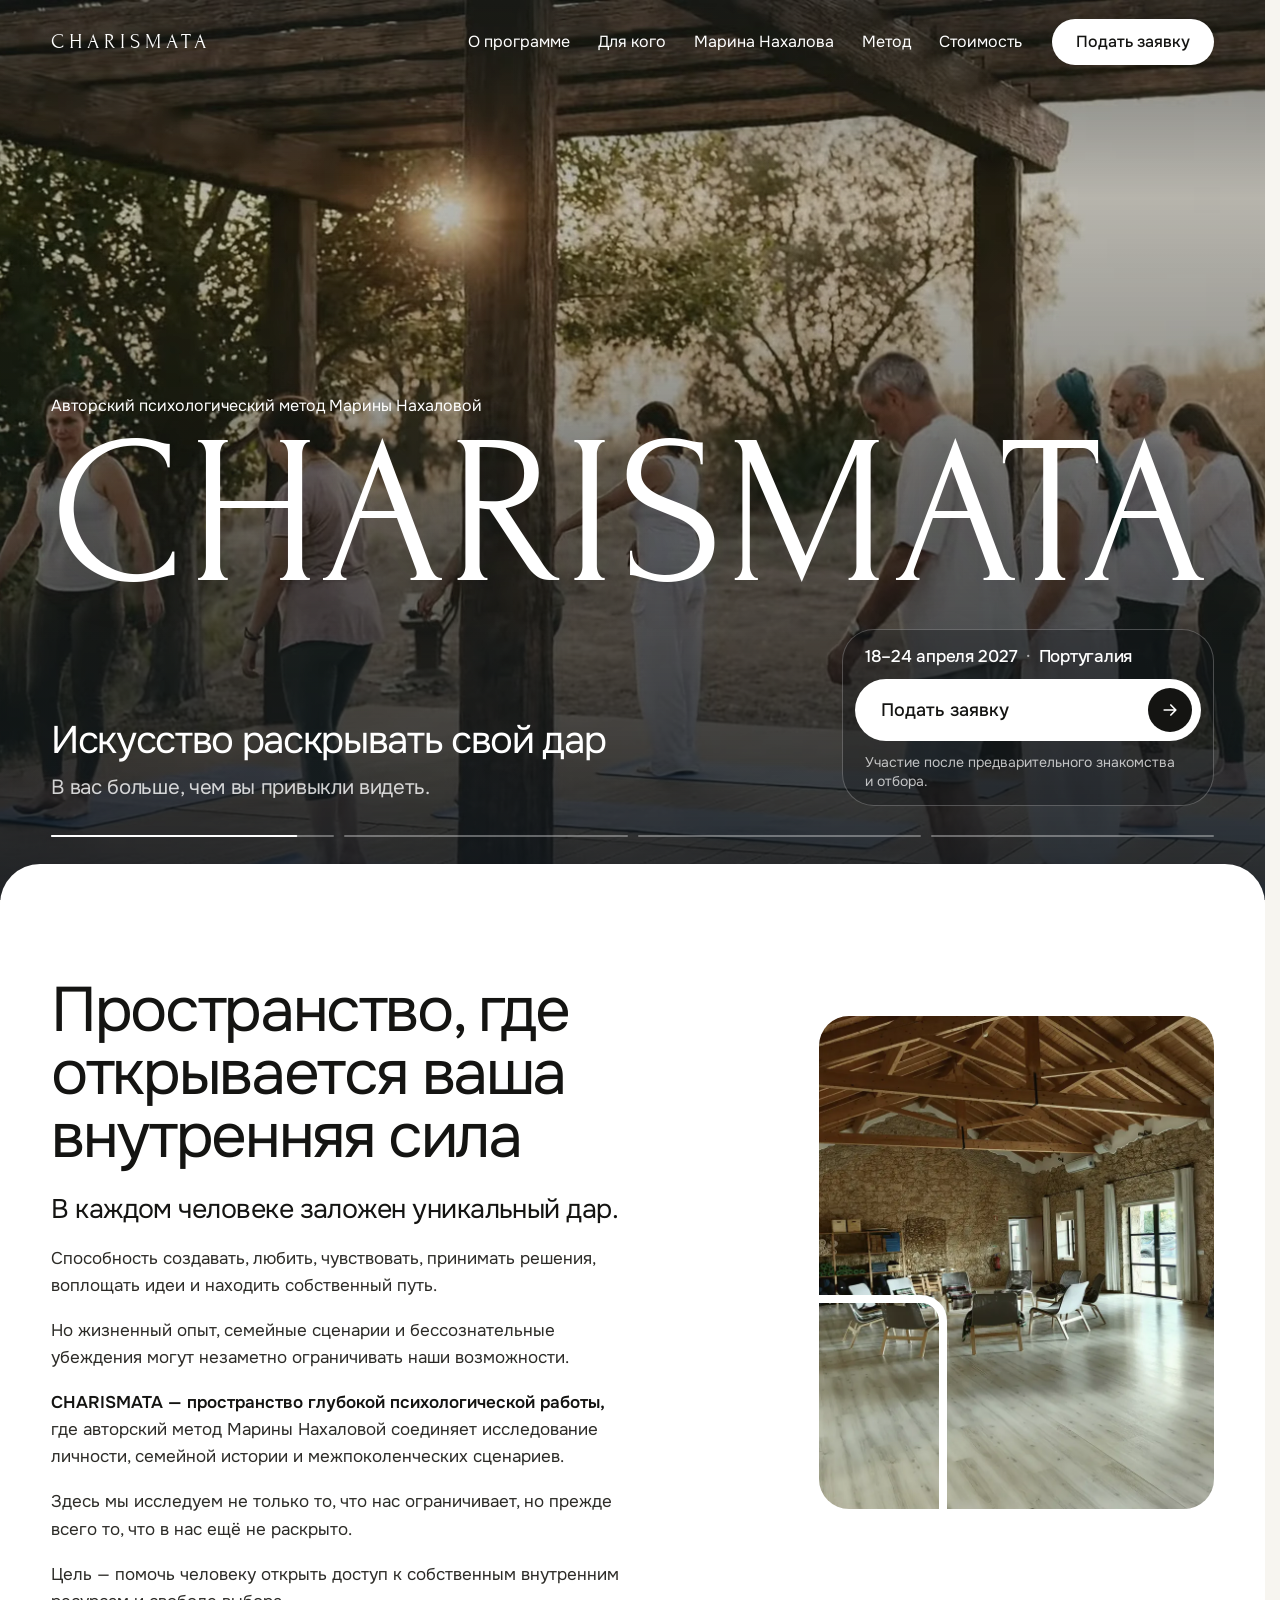
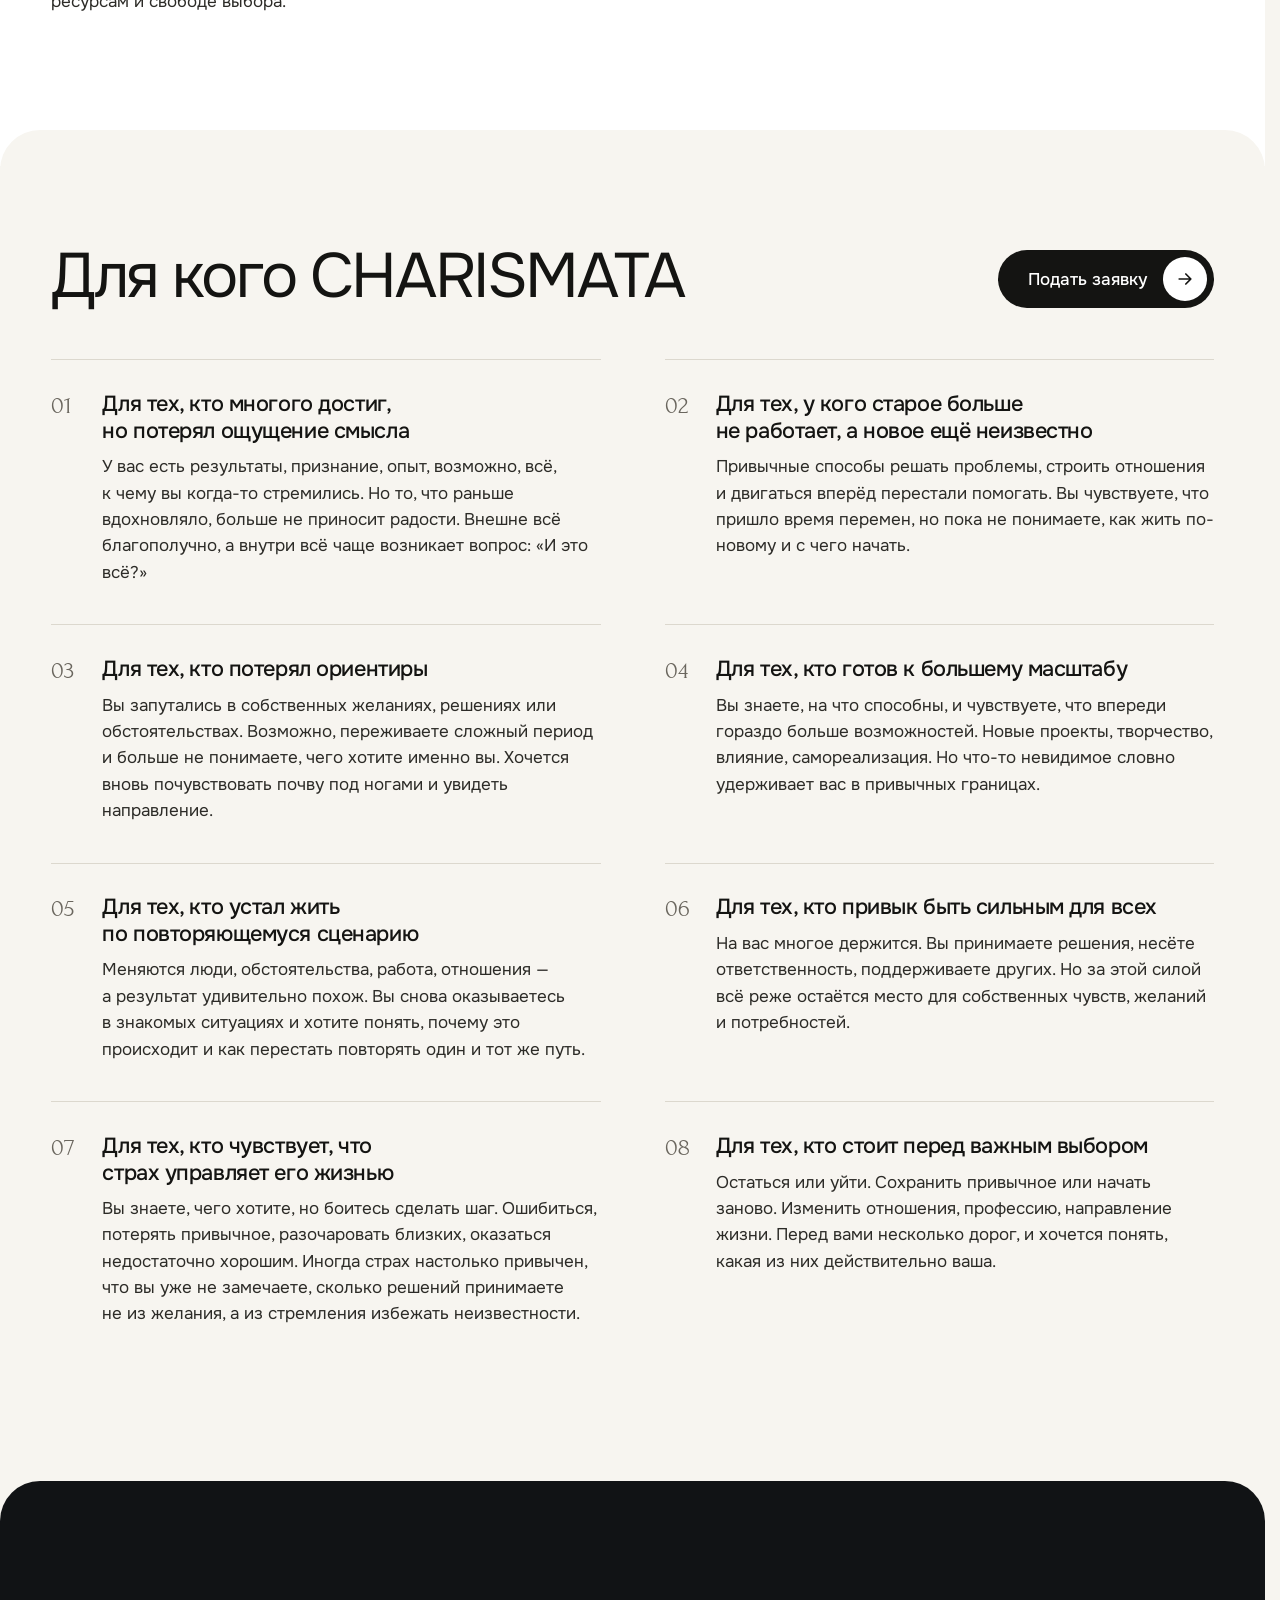
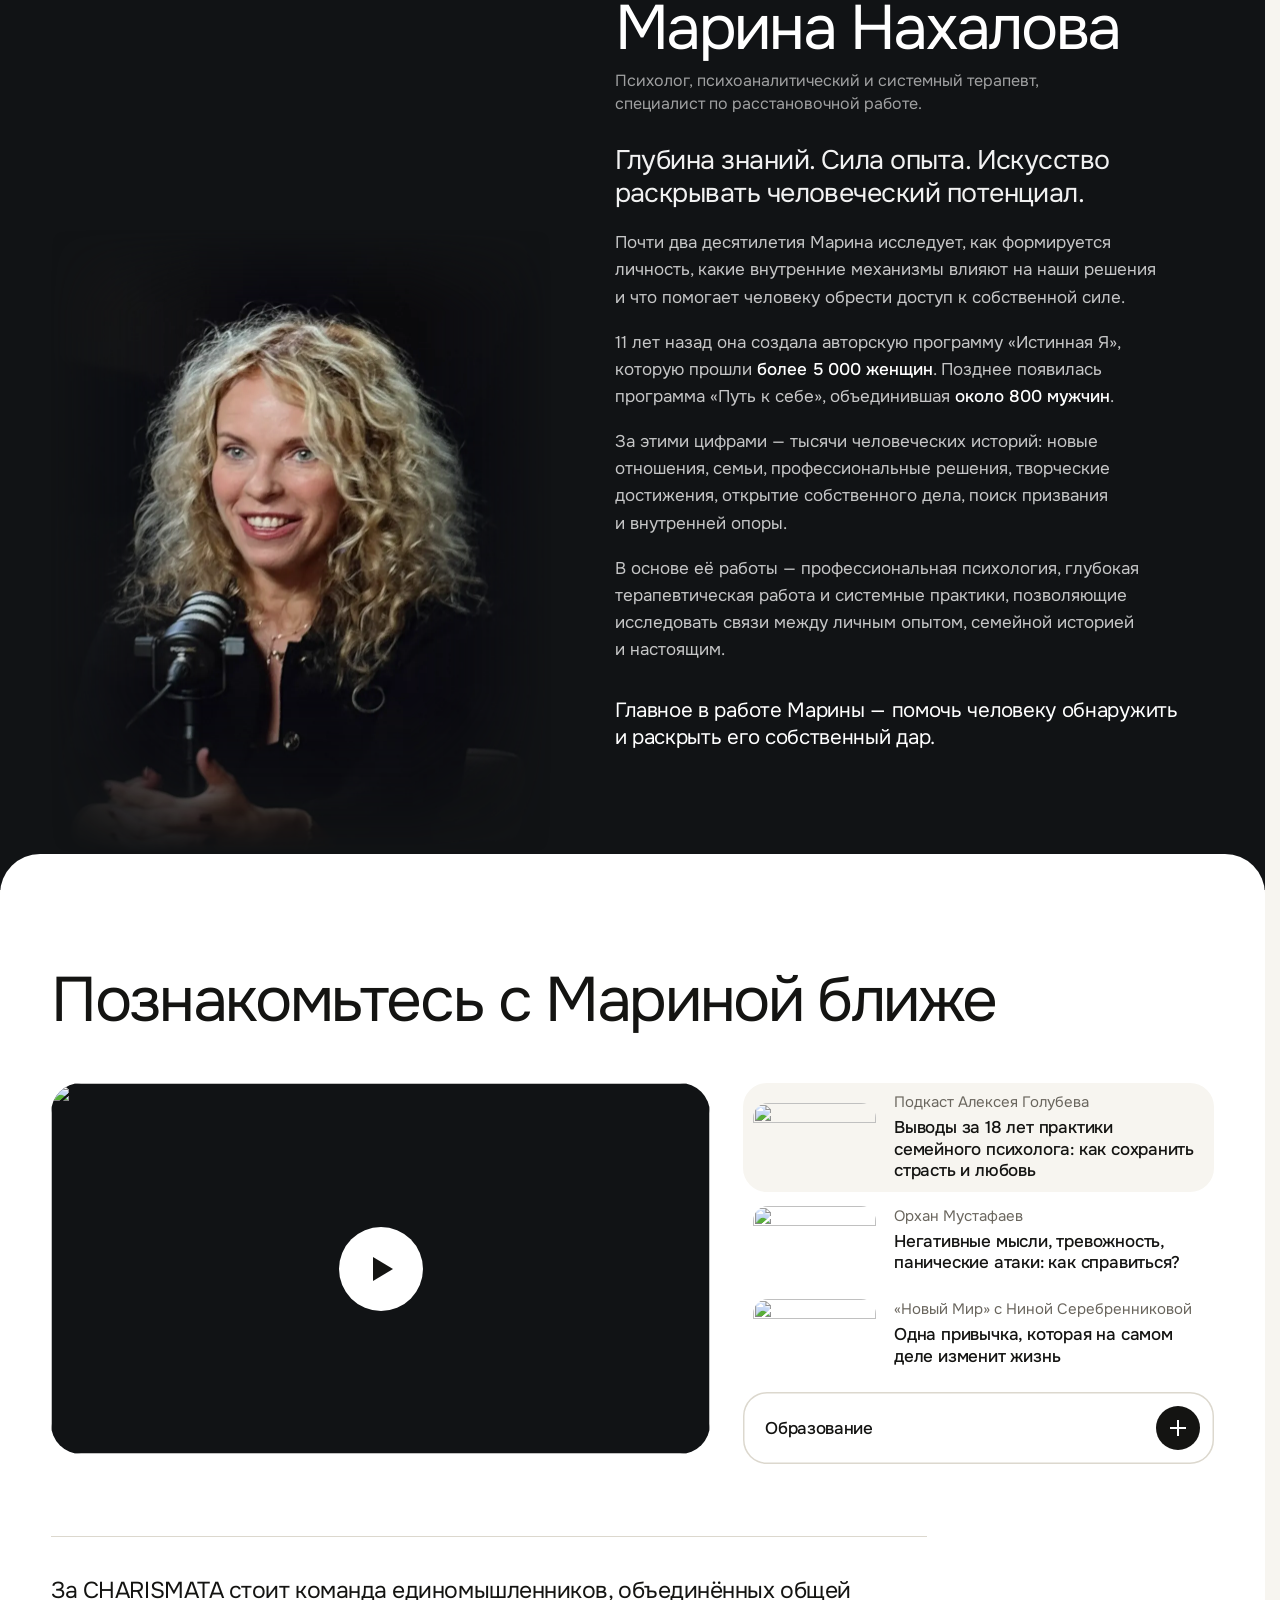
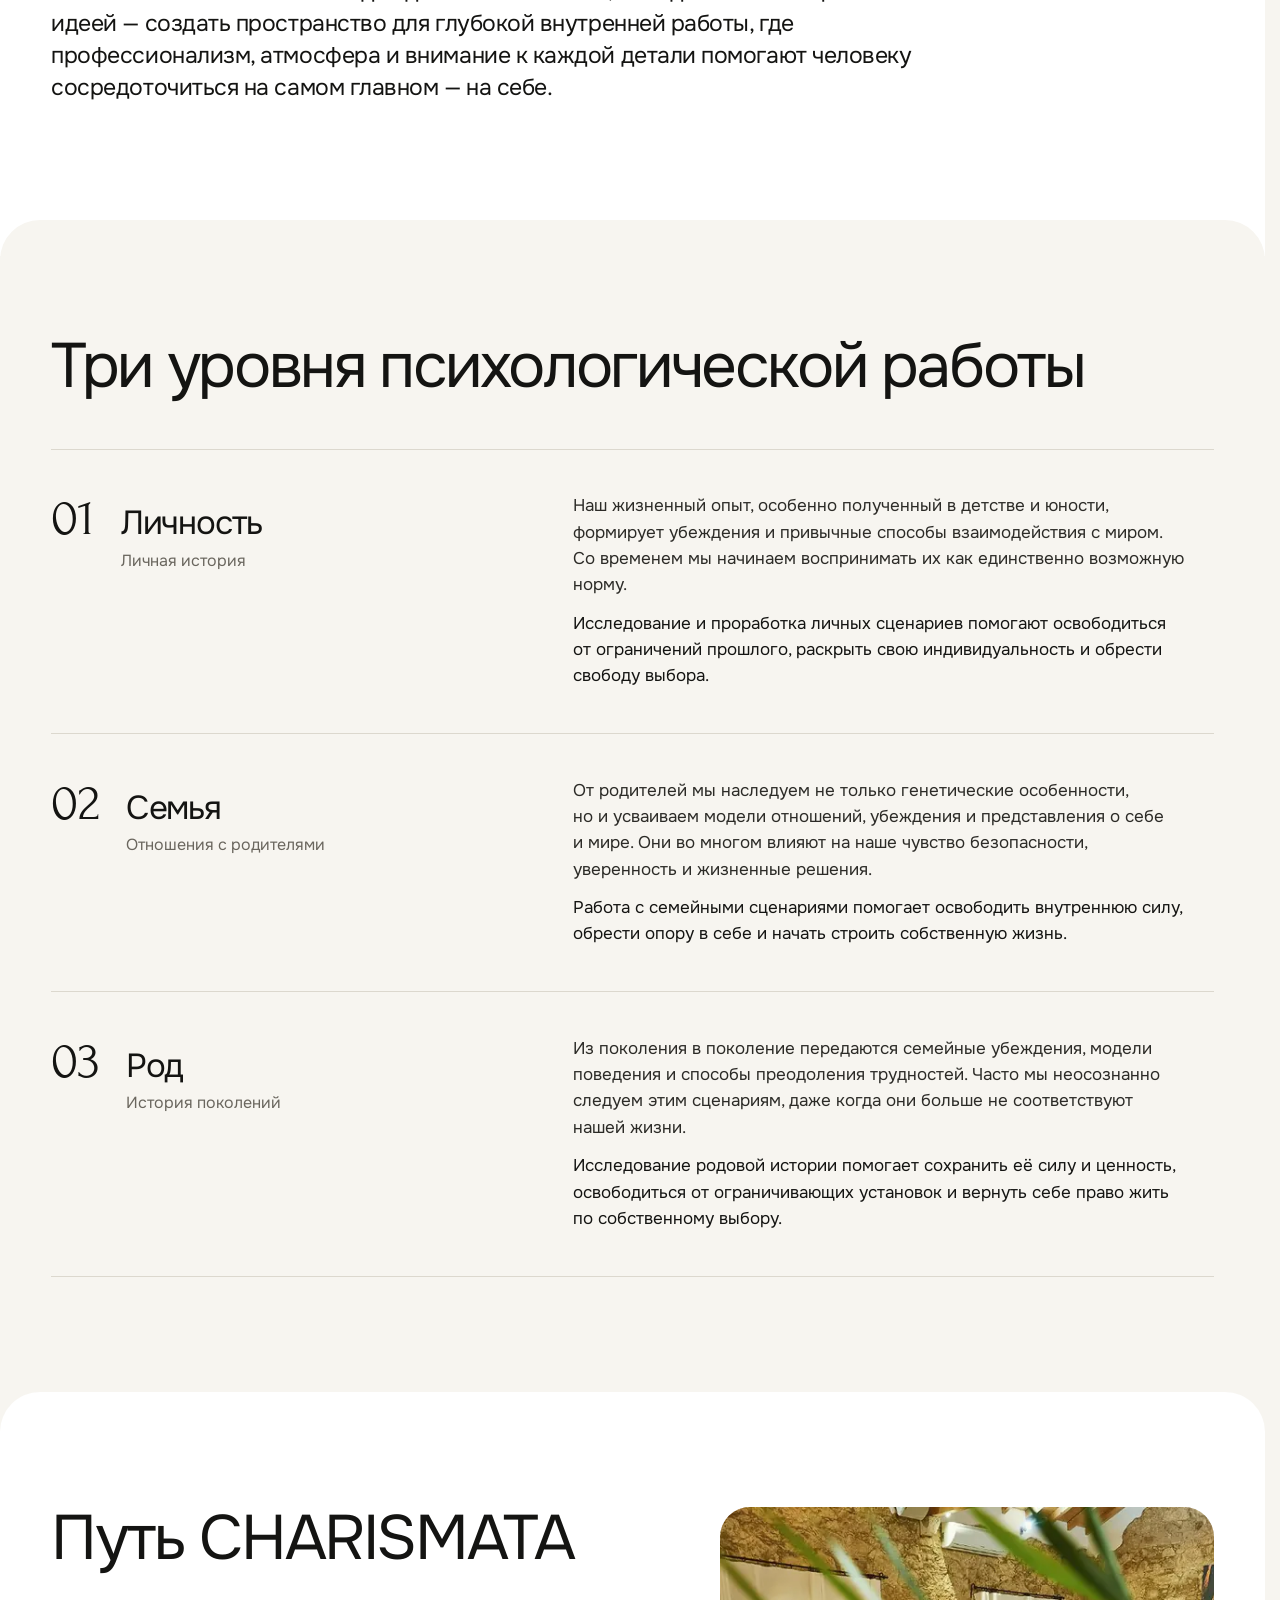
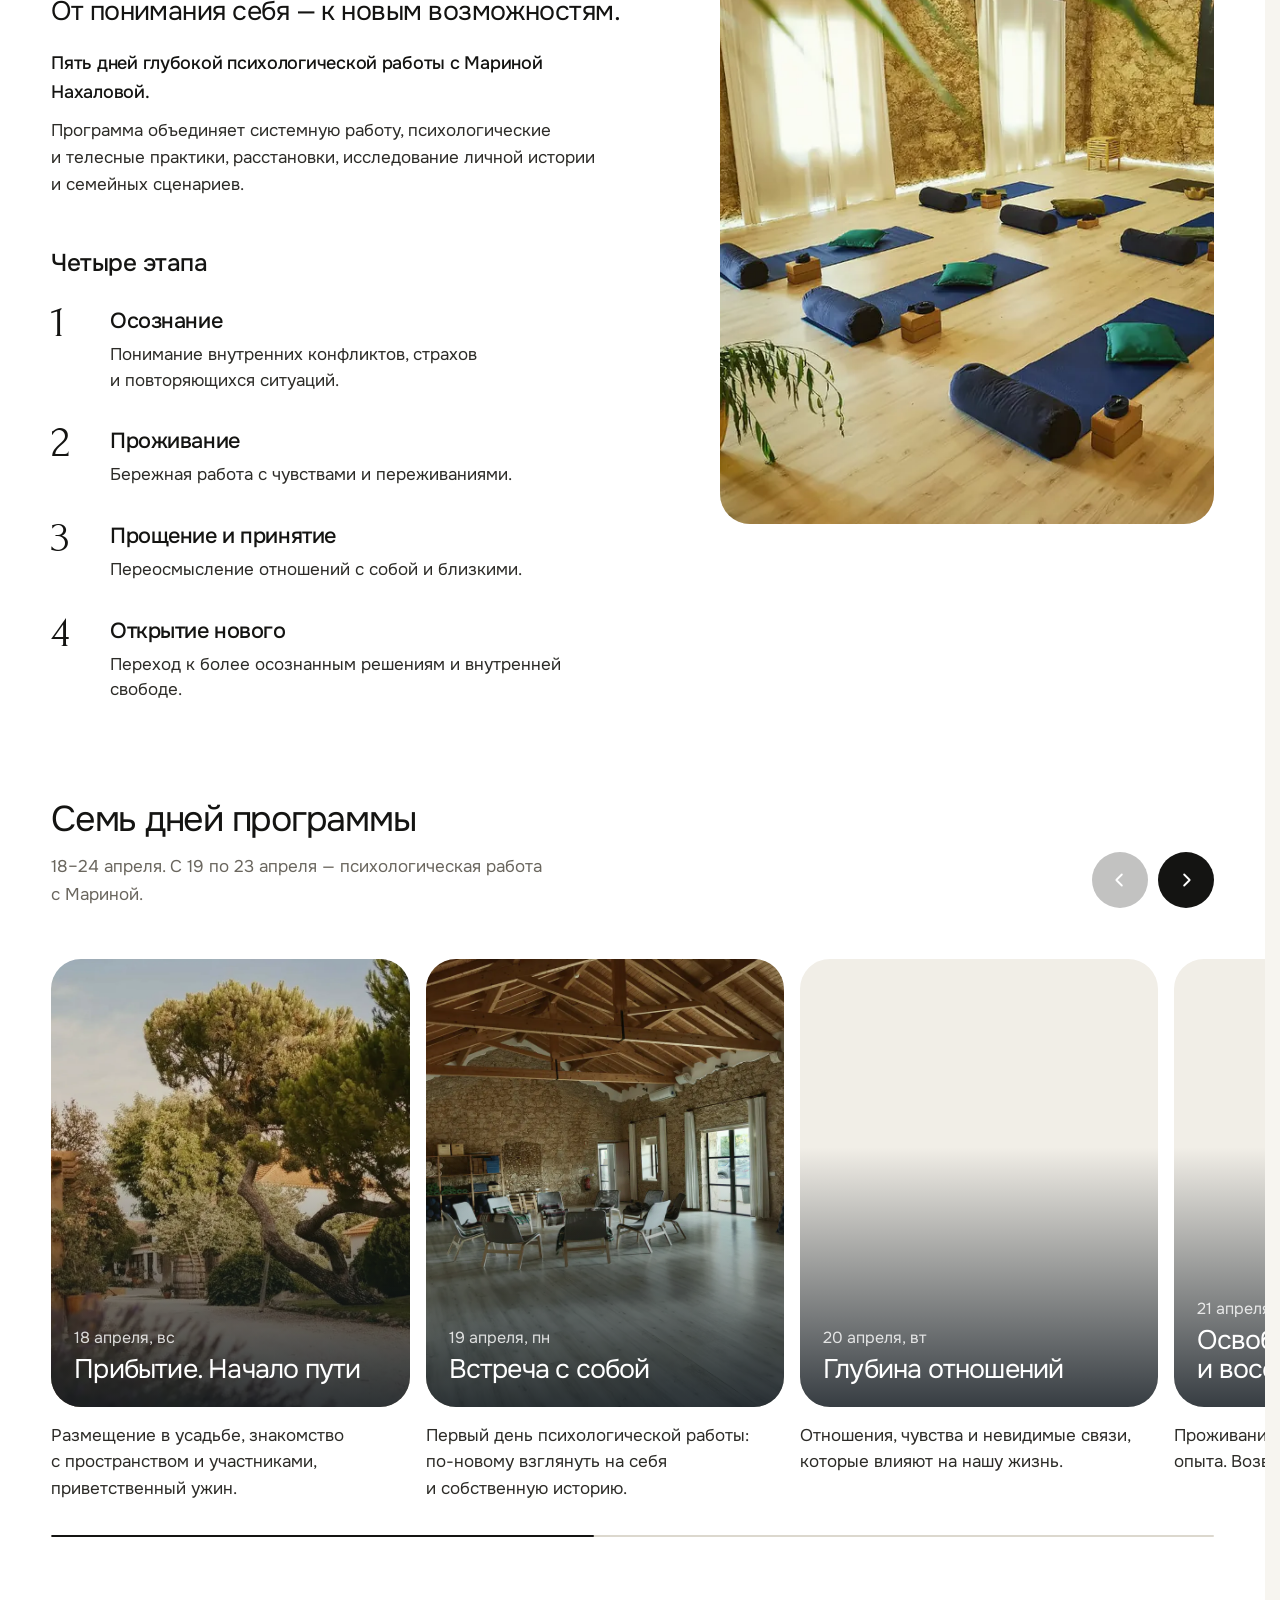
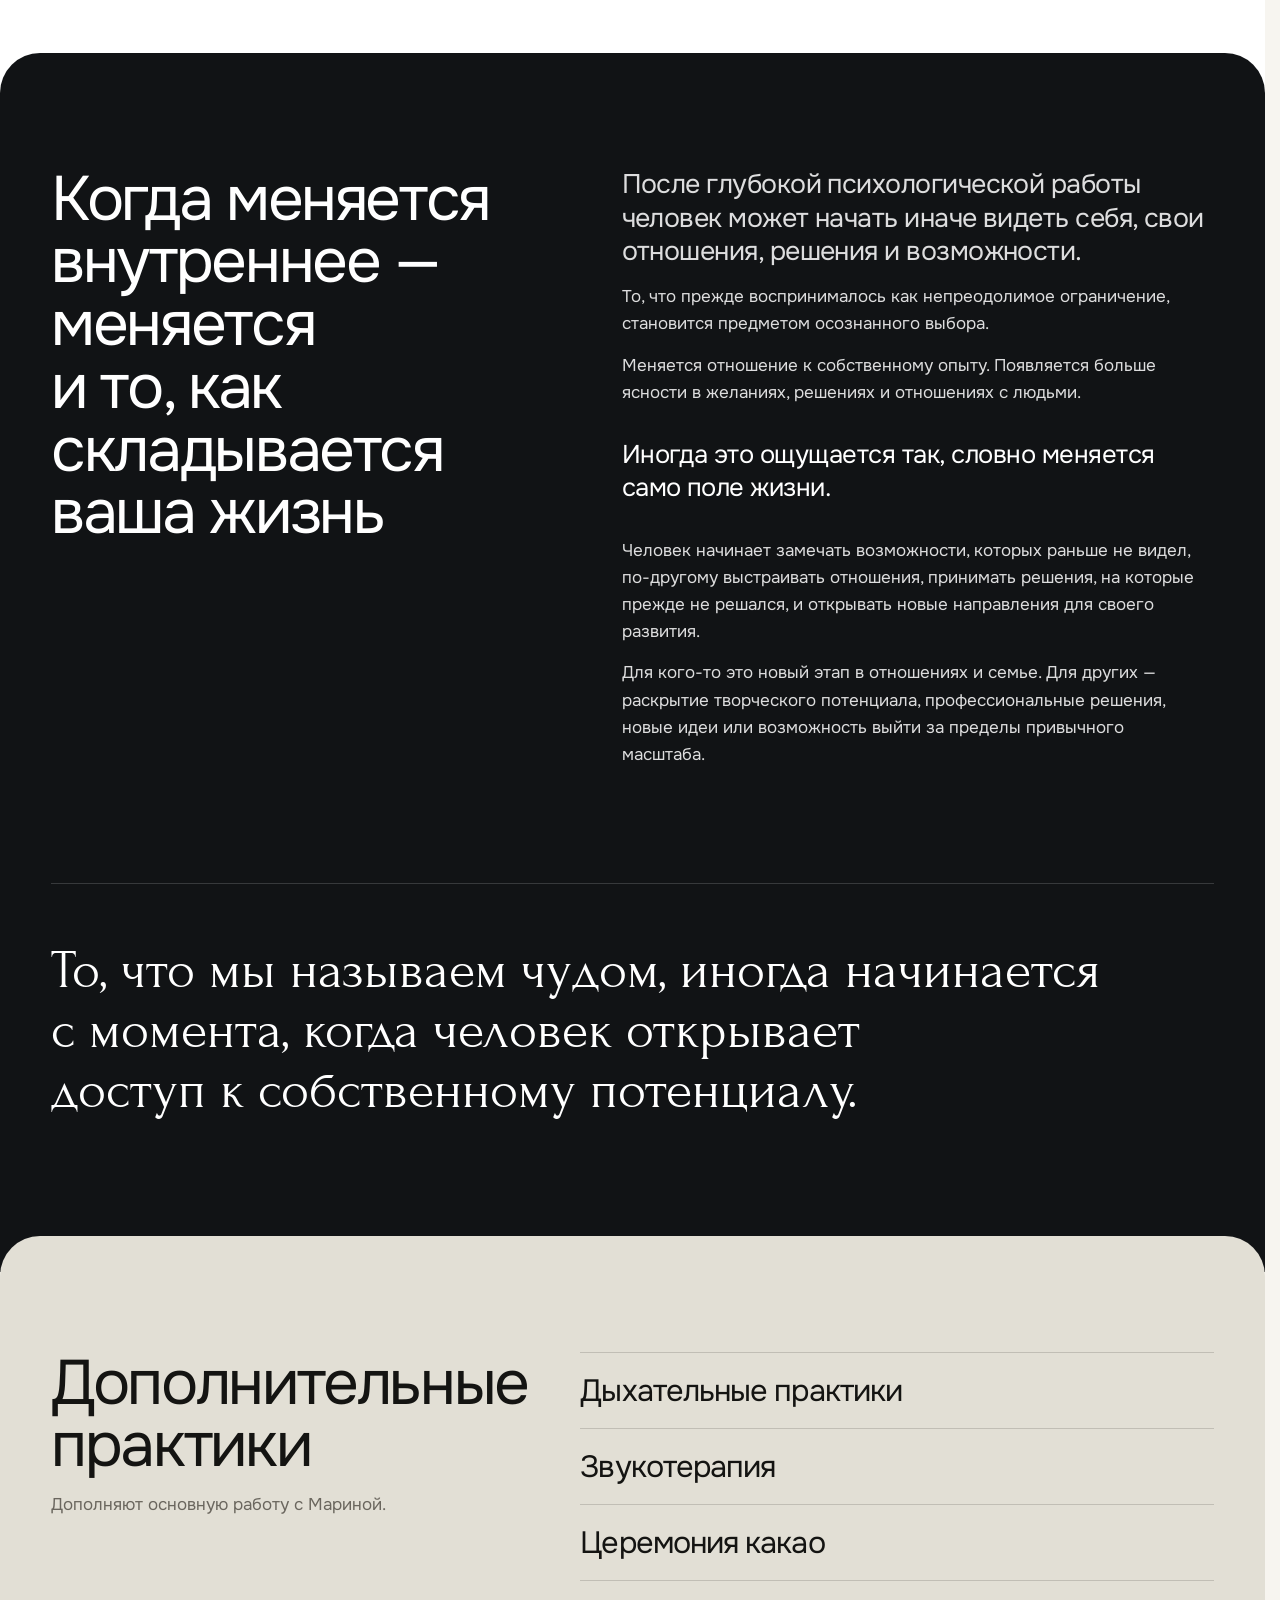
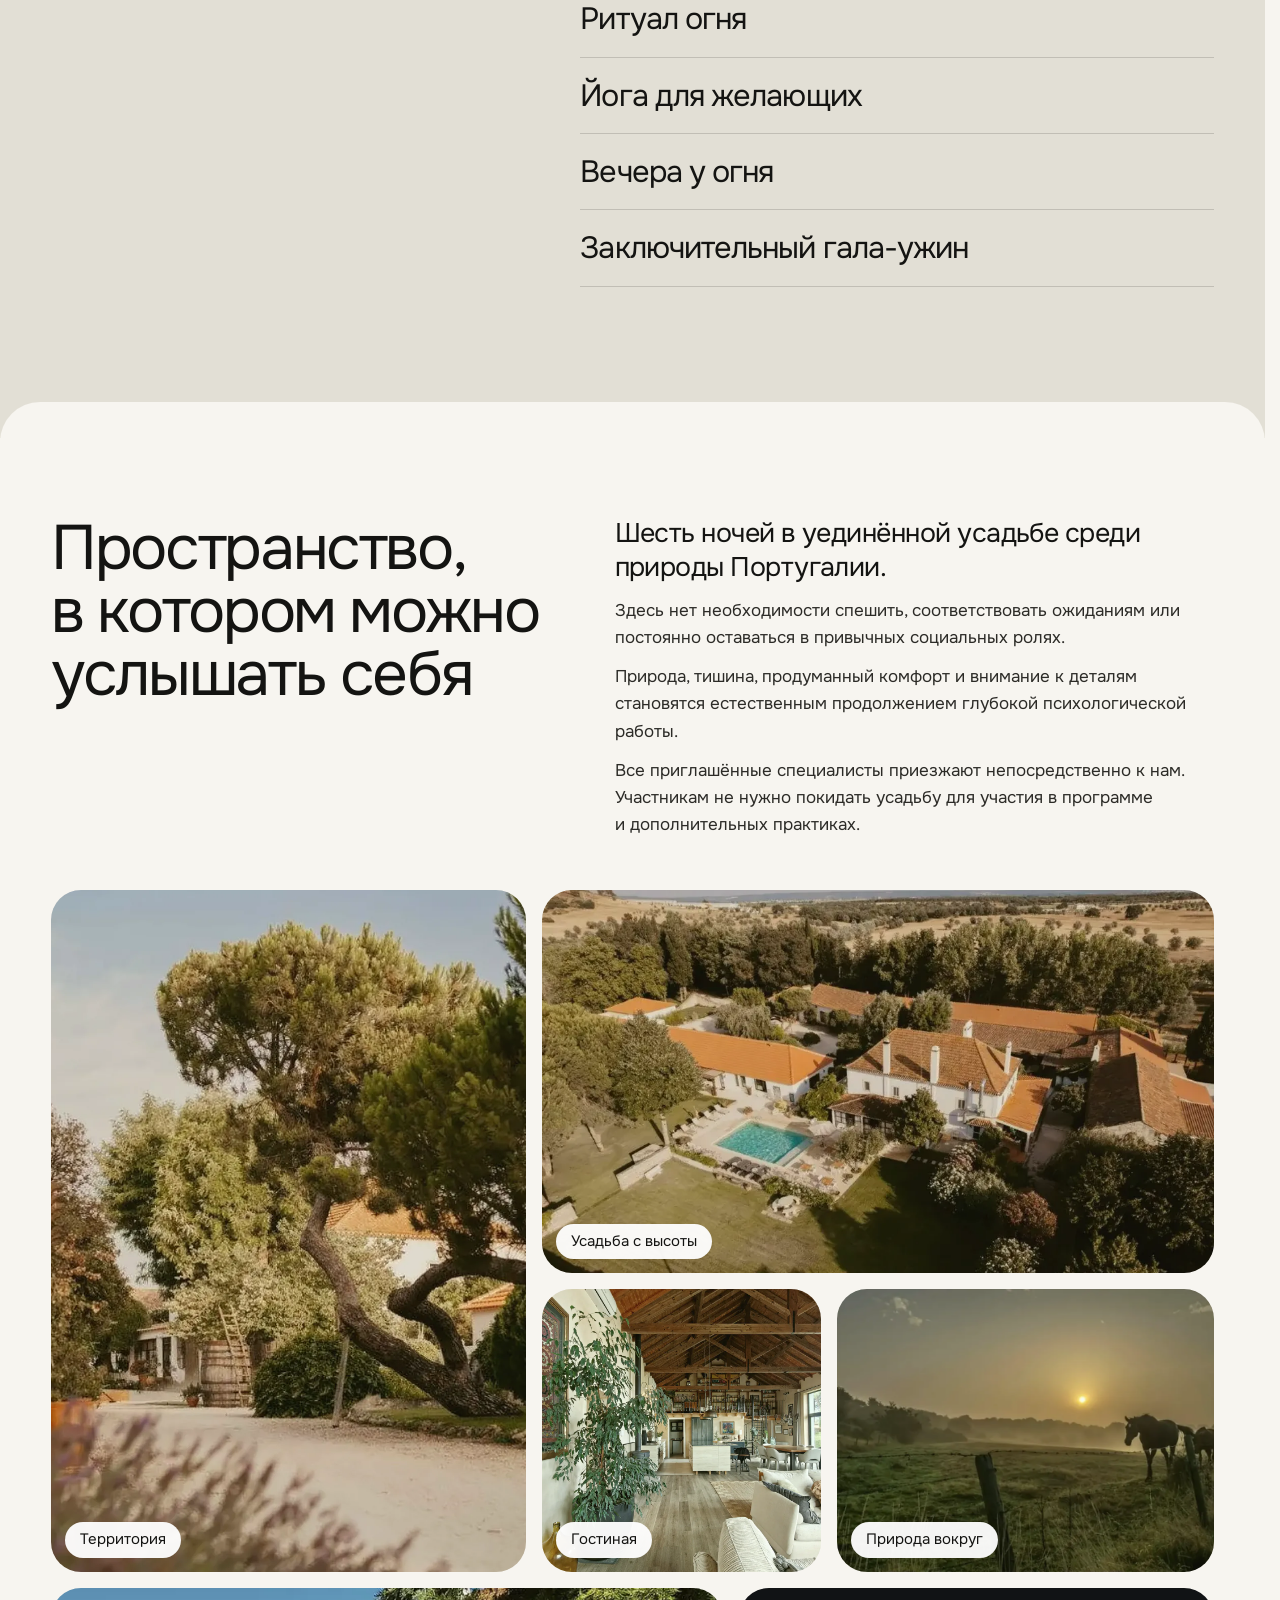
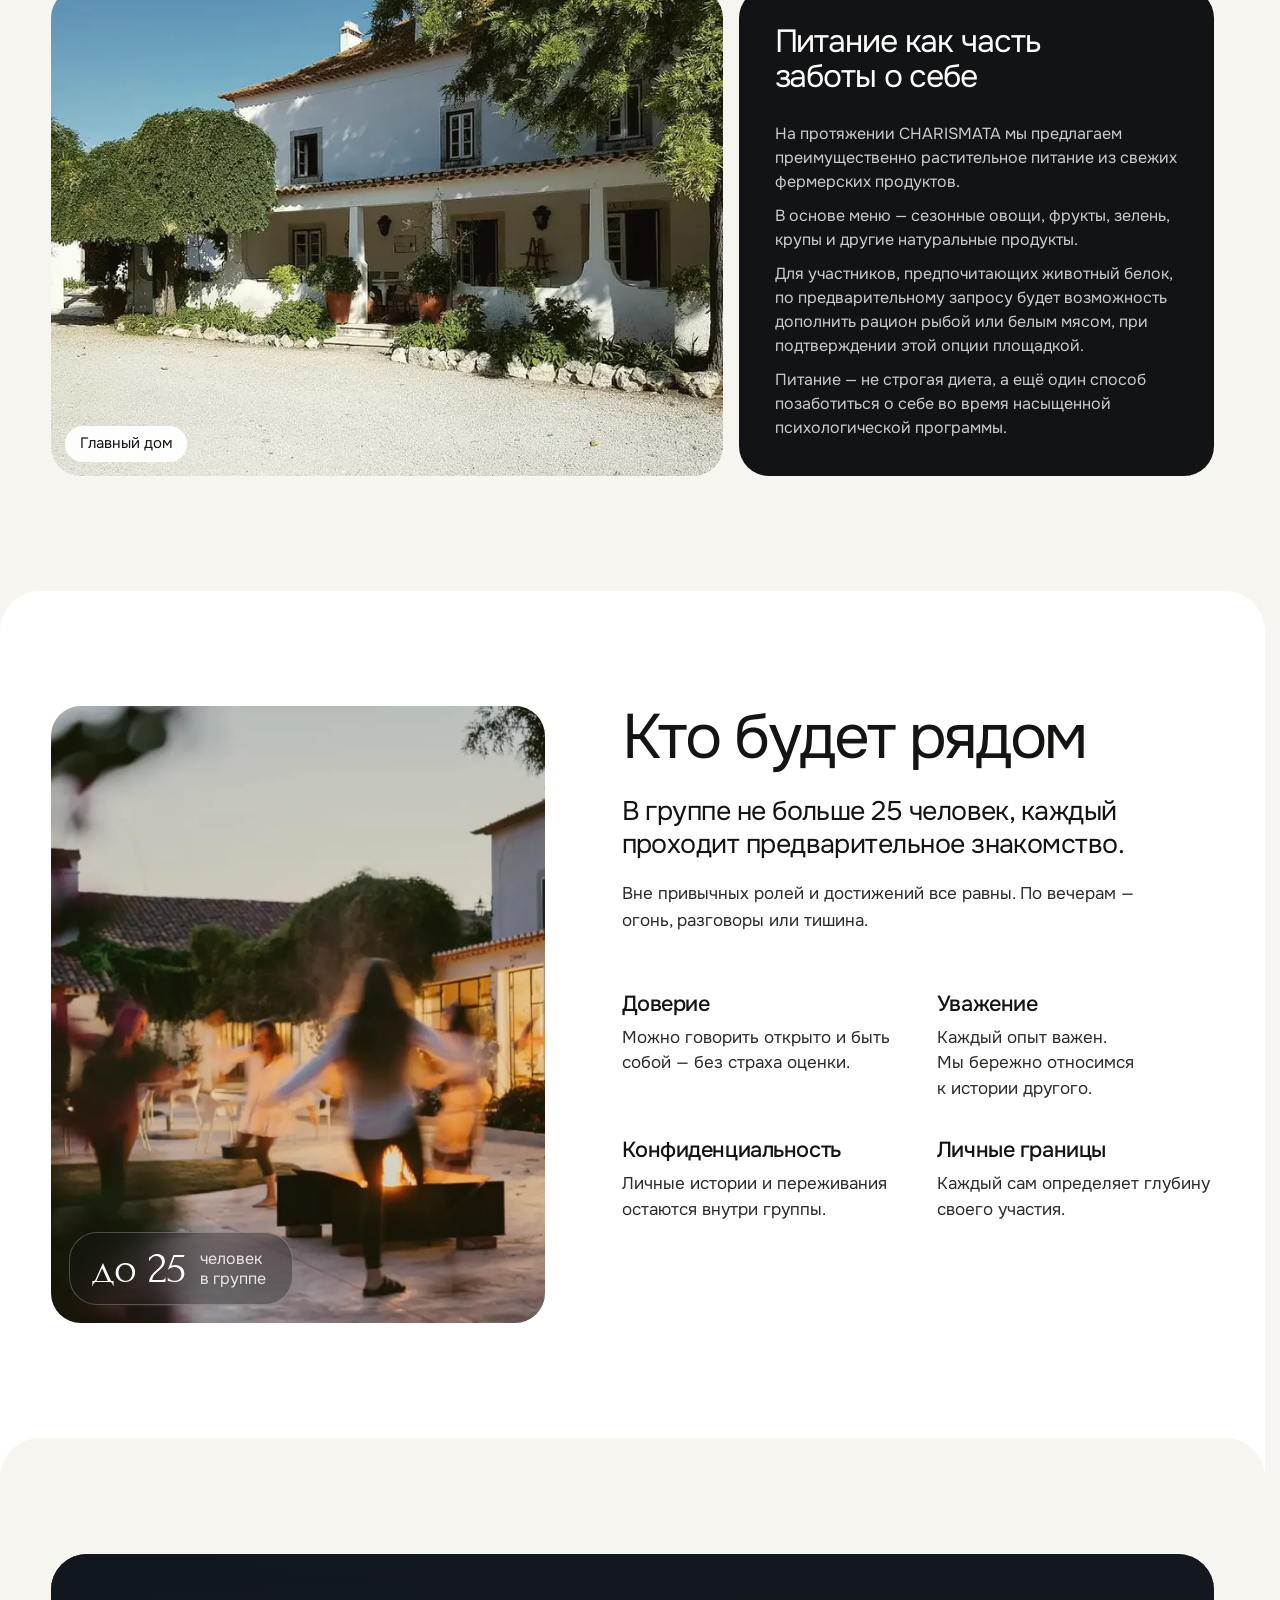
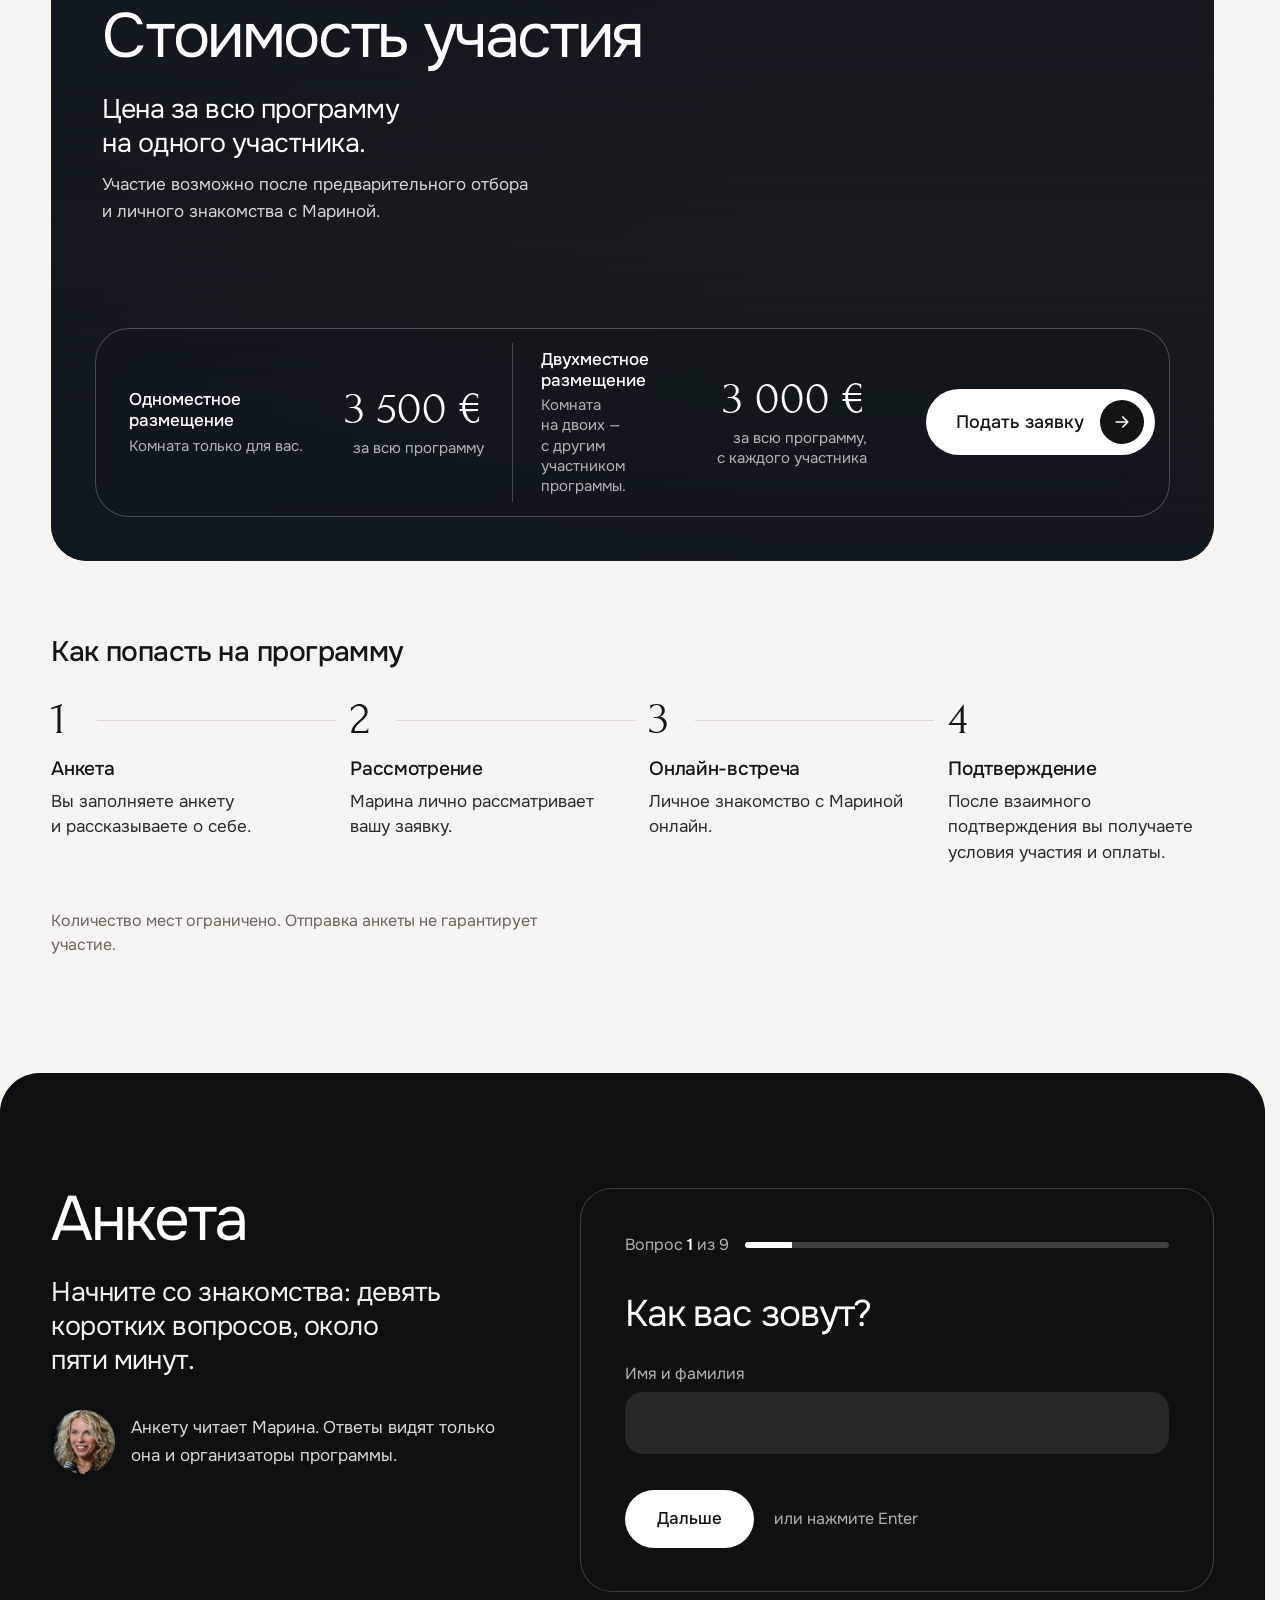
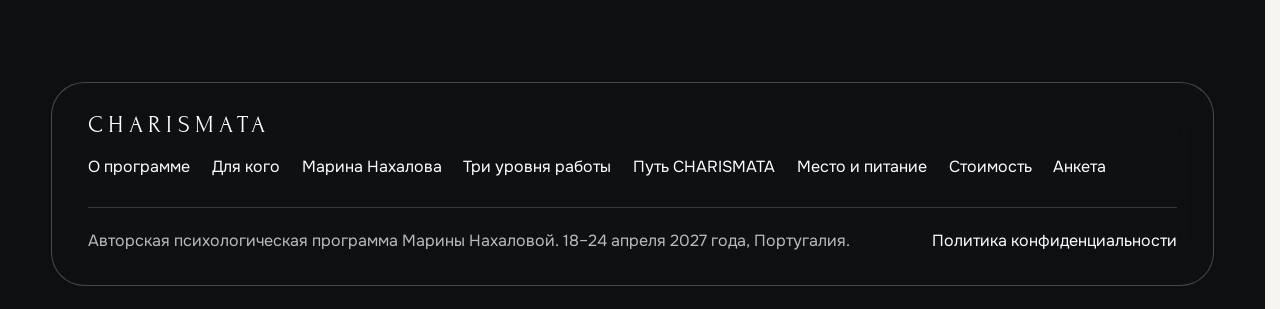
==== commit 35e33001: "Обновление предпросмотра" ====
--- a/index.html
+++ b/index.html
@@ -37,7 +37,7 @@
 <link rel="preload" as="image" href="assets/img/est-lane.webp" media="(min-width: 701px)">
 <link rel="preload" as="image" href="assets/img/film-lane-m.webp" media="(max-width: 700px)">
 <link href="https://fonts.googleapis.com/css2?family=Forum&family=Onest:wght@400;500;600&display=swap" rel="stylesheet">
-<link rel="stylesheet" href="assets/css/style.css?v=2715613158">
+<link rel="stylesheet" href="assets/css/style.css?v=4159655762">
 </head>
 <body class="has-hero">
 
@@ -50,11 +50,11 @@
   </div>
   <nav class="menu__nav" aria-label="Меню">
     <a href="#about">О программе</a>
+    <a href="#for">Для кого</a>
     <a href="#marina">Марина Нахалова</a>
-    <a href="#method">Как устроена работа</a>
-    <a href="#program">Семь дней</a>
-    <a href="#space">Место</a>
-    <a href="#for">Кому подходит</a>
+    <a href="#levels">Три уровня работы</a>
+    <a href="#program">Путь CHARISMATA</a>
+    <a href="#space">Место и питание</a>
     <a href="#join">Стоимость и участие</a>
   </nav>
   <a class="btn menu__cta" href="apply.html">Подать заявку</a>
@@ -68,9 +68,9 @@
     <a class="hdr__logo" href="#top" aria-label="CHARISMATA — в начало страницы">CHARISMATA</a>
     <nav class="hdr__nav" aria-label="Основная навигация">
       <a href="#about">О программе</a>
+      <a href="#for">Для кого</a>
       <a href="#marina">Марина Нахалова</a>
-      <a href="#program">Семь дней</a>
-      <a href="#space">Место</a>
+      <a href="#levels">Метод</a>
       <a href="#join">Стоимость</a>
     </nav>
     <a class="btn btn--light btn--sm hdr__cta" href="apply.html">Подать заявку</a>
@@ -115,22 +115,19 @@
   </script>
 
   <div class="hero__body">
-    <p class="hero__eyebrow">Авторская психологическая программа Марины Нахаловой</p>
+    <p class="hero__eyebrow">Авторский психологический метод Марины Нахаловой</p>
     <h1 class="hero__title"><span class="hero__word">CHARISMATA</span></h1>
     <div class="hero__row">
-      <p class="hero__tag">Искусство раскрывать свою истинную силу</p>
-      <!-- номер и название текущего кадра фильма -->
-      <p class="hero__frame" aria-hidden="true"><b data-frame-now>01</b><i>/ 04</i><span data-frame-cap>Тишина и природа</span></p>
-    </div>
-    <!-- панель: главное о программе и кнопка -->
-    <div class="hero__panel">
-      <dl class="hero__facts">
-        <div><dt>Когда</dt><dd>18–24 апреля 2027</dd></div>
-        <div><dt>Где</dt><dd>Португалия, усадьба</dd></div>
-        <div><dt>Группа</dt><dd>до 25 человек</dd></div>
-        <div><dt>Стоимость</dt><dd>3 000–3 500 €</dd></div>
-      </dl>
-      <a class="btn btn--light hero__cta" href="apply.html">Подать заявку<i aria-hidden="true"><svg viewBox="0 0 24 24" width="20" height="20"><path d="M5 12h14M13 6l6 6-6 6" fill="none" stroke="currentColor" stroke-width="2" stroke-linecap="round" stroke-linejoin="round"/></svg></i></a>
+      <div class="hero__words">
+        <p class="hero__tag">Искусство раскрывать свой дар</p>
+        <p class="hero__more">В вас больше, чем вы привыкли видеть.</p>
+      </div>
+      <!-- даты, кнопка и условие участия — на стеклянной плашке -->
+      <div class="hero__panel">
+        <p class="hero__when">18–24 апреля 2027 <span aria-hidden="true">·</span> Португалия</p>
+        <a class="btn btn--light hero__cta" href="apply.html">Подать заявку<i aria-hidden="true"><svg viewBox="0 0 24 24" width="20" height="20"><path d="M5 12h14M13 6l6 6-6 6" fill="none" stroke="currentColor" stroke-width="2" stroke-linecap="round" stroke-linejoin="round"/></svg></i></a>
+        <p class="hero__note">Участие после предварительного знакомства и отбора.</p>
+      </div>
     </div>
   </div>
 
@@ -146,31 +143,56 @@
 <section class="sheet" id="about">
   <div class="wrap about">
     <div>
-      <h2>Семь дней в усадьбе, пять из них — глубокая работа с Мариной Нахаловой</h2>
-      <p class="lead">Авторская программа о раскрытии внутренних даров, силы и потенциала.</p>
-      <p>Психология, системные расстановки, телесные практики и природа. <strong>Это не wellness-ретрит и не мотивационный тренинг</strong> — главное здесь работа с Мариной.</p>
+      <h2>Пространство, где открывается ваша внутренняя сила</h2>
+      <p class="lead">В каждом человеке заложен уникальный дар.</p>
+      <p>Способность создавать, любить, чувствовать, принимать решения, воплощать идеи и находить собственный путь.</p>
+      <p>Но жизненный опыт, семейные сценарии и бессознательные убеждения могут незаметно ограничивать наши возможности.</p>
+      <p><strong>CHARISMATA — пространство глубокой психологической работы,</strong> где авторский метод Марины Нахаловой соединяет исследование личности, семейной истории и межпоколенческих сценариев.</p>
+      <p>Здесь мы исследуем не только то, что нас ограничивает, но прежде всего то, что в нас ещё не раскрыто.</p>
+      <p>Цель — помочь человеку открыть доступ к собственным внутренним ресурсам и свободе выбора.</p>
     </div>
     <div class="about__photos">
-      <img src="assets/img/about-house.webp" width="720" height="1028" alt="Главный дом усадьбы под синим небом" loading="lazy" decoding="async">
-      <img src="assets/img/about-lane.webp" width="720" height="1162" alt="Аллея усадьбы со старой сосной" loading="lazy" decoding="async">
-    </div>
+      <img src="assets/img/about-hall.webp" width="800" height="1000" alt="Зал для психологической работы: кресла по кругу, каменные стены" loading="lazy" decoding="async">
+      <img src="assets/img/about-grass.webp" width="800" height="1000" alt="Практика на траве в тени деревьев" loading="lazy" decoding="async">
+    </div>
+  </div>
+</section>
+
+<!-- Для кого: восемь жизненных состояний, в которых человек узнаёт себя -->
+<section class="sheet sheet--paper" id="for">
+  <div class="wrap">
+    <div class="states__head">
+      <h2>Для кого CHARISMATA</h2>
+      <a class="btn btn--go states__cta" href="apply.html">Подать заявку<i aria-hidden="true"><svg viewBox="0 0 24 24" width="20" height="20"><path d="M5 12h14M13 6l6 6-6 6" fill="none" stroke="currentColor" stroke-width="2" stroke-linecap="round" stroke-linejoin="round"/></svg></i></a>
+    </div>
+    <ol class="states">
+      <li><h3>Для тех, кто многого достиг, но потерял ощущение смысла</h3><p>У вас есть результаты, признание, опыт, возможно, всё, к чему вы когда-то стремились. Но то, что раньше вдохновляло, больше не приносит радости. Внешне всё благополучно, а внутри всё чаще возникает вопрос: «И это всё?»</p></li>
+      <li><h3>Для тех, у кого старое больше не работает, а новое ещё неизвестно</h3><p>Привычные способы решать проблемы, строить отношения и двигаться вперёд перестали помогать. Вы чувствуете, что пришло время перемен, но пока не понимаете, как жить по-новому и с чего начать.</p></li>
+      <li><h3>Для тех, кто потерял ориентиры</h3><p>Вы запутались в собственных желаниях, решениях или обстоятельствах. Возможно, переживаете сложный период и больше не понимаете, чего хотите именно вы. Хочется вновь почувствовать почву под ногами и увидеть направление.</p></li>
+      <li><h3>Для тех, кто готов к большему масштабу</h3><p>Вы знаете, на что способны, и чувствуете, что впереди гораздо больше возможностей. Новые проекты, творчество, влияние, самореализация. Но что-то невидимое словно удерживает вас в привычных границах.</p></li>
+      <li><h3>Для тех, кто устал жить по повторяющемуся сценарию</h3><p>Меняются люди, обстоятельства, работа, отношения — а результат удивительно похож. Вы снова оказываетесь в знакомых ситуациях и хотите понять, почему это происходит и как перестать повторять один и тот же путь.</p></li>
+      <li><h3>Для тех, кто привык быть сильным для всех</h3><p>На вас многое держится. Вы принимаете решения, несёте ответственность, поддерживаете других. Но за этой силой всё реже остаётся место для собственных чувств, желаний и потребностей.</p></li>
+      <li><h3>Для тех, кто чувствует, что страх управляет его жизнью</h3><p>Вы знаете, чего хотите, но боитесь сделать шаг. Ошибиться, потерять привычное, разочаровать близких, оказаться недостаточно хорошим. Иногда страх настолько привычен, что вы уже не замечаете, сколько решений принимаете не из желания, а из стремления избежать неизвестности.</p></li>
+      <li><h3>Для тех, кто стоит перед важным выбором</h3><p>Остаться или уйти. Сохранить привычное или начать заново. Изменить отношения, профессию, направление жизни. Перед вами несколько дорог, и хочется понять, какая из них действительно ваша.</p></li>
+    </ol>
   </div>
 </section>
 
 <!-- Тёмный раздел: фон совпадает с фоном портрета, снимок растворяется в странице -->
 <section class="sheet sheet--ink" id="marina">
   <div class="wrap marina">
-    <figure><img src="assets/img/marina-stool.webp" srcset="assets/img/marina-stool-1000.webp 1000w, assets/img/marina-stool.webp 1364w" sizes="(max-width: 900px) 92vw, 42vw" width="1364" height="2046" alt="Марина Нахалова" loading="lazy" decoding="async"></figure>
+    <!-- новый портрет — с подкаста (прислала Карина 25.11.2026); окончательный выбор фото — за Мариной -->
+    <figure><img src="assets/img/marina-smile.webp" srcset="assets/img/marina-smile-1000.webp 1000w, assets/img/marina-smile.webp 1364w" sizes="(max-width: 900px) 92vw, 42vw" width="1364" height="1705" alt="Марина Нахалова" loading="lazy" decoding="async"></figure>
     <div class="marina__text">
       <h2>Марина Нахалова</h2>
-      <p class="lead">Психолог, психоаналитический и системный терапевт, специалист по расстановочной работе.</p>
-      <p>Помогает человеку обнаружить и раскрыть его собственный дар.</p>
-      <!-- Показатели — из документа «Полное описание Final»; перед публикацией подтвердить у Марины -->
-      <dl class="stats">
-        <div><dd>19 лет</dd><dt>практики</dt></div>
-        <div><dd>20 000+</dd><dt>часов терапевтической работы</dt></div>
-        <div><dd>6 000</dd><dt>участников её программ</dt></div>
-      </dl>
+      <p class="marina__role">Психолог, психоаналитический и системный терапевт, специалист по расстановочной работе.</p>
+      <p class="lead">Глубина знаний. Сила опыта. Искусство раскрывать человеческий потенциал.</p>
+      <p>Почти два десятилетия Марина исследует, как формируется личность, какие внутренние механизмы влияют на наши решения и что помогает человеку обрести доступ к собственной силе.</p>
+      <!-- цифры — из правок 25.11.2026; перед публикацией подтвердить у Марины -->
+      <p>11 лет назад она создала авторскую программу «Истинная Я», которую прошли <b>более 5 000 женщин</b>. Позднее появилась программа «Путь к себе», объединившая <b>около 800 мужчин</b>.</p>
+      <p>За этими цифрами — тысячи человеческих историй: новые отношения, семьи, профессиональные решения, творческие достижения, открытие собственного дела, поиск призвания и внутренней опоры.</p>
+      <p>В основе её работы — профессиональная психология, глубокая терапевтическая работа и системные практики, позволяющие исследовать связи между личным опытом, семейной историей и настоящим.</p>
+      <p class="marina__key">Главное в работе Марины — помочь человеку обнаружить и раскрыть его собственный дар.</p>
     </div>
   </div>
 </section>
@@ -178,7 +200,7 @@
 <section class="sheet" id="listen">
   <div class="wrap">
     <div class="head">
-      <h2>Послушать Марину</h2>
+      <h2>Познакомьтесь с Мариной ближе</h2>
     </div>
     <!-- большой кадр и список выпусков: выбранный выпуск включается в кадре -->
     <div class="listen" data-listen>
@@ -194,52 +216,61 @@
           <li><a href="https://www.youtube.com/watch?v=49fYBHJXmh8" data-pick="49fYBHJXmh8" target="_blank" rel="noopener"><img src="https://i.ytimg.com/vi/49fYBHJXmh8/mqdefault.jpg" width="320" height="180" alt="" loading="lazy" decoding="async"><span><small>«Новый Мир» с Ниной Серебренниковой</small><b>Одна привычка, которая на самом деле изменит жизнь</b></span></a></li>
         </ol>
         <details class="more">
-          <summary>Образование и авторские программы</summary>
+          <summary>Образование</summary>
           <div class="more__in">
             <p>Направления подготовки: психология управления, психоаналитическая терапия, схема-терапия, системная семейная терапия и расстановочная работа. Образование и подготовка заняли 15 лет.</p>
-            <p>Одиннадцать лет назад Марина создала авторскую программу «Истинная Я» — её прошли более 5 000 женщин. Позднее появилась программа «Путь к себе», которая объединила около 800 мужчин.</p>
-            <p>За этими цифрами — тысячи человеческих историй: обретения любви и создания семьи, смелых профессиональных решений, найденного призвания и внутренней целостности.</p>
           </div>
         </details>
       </div>
     </div>
-  </div>
-</section>
-
-<section class="sheet sheet--paper" id="method">
+    <p class="team">За CHARISMATA стоит команда единомышленников, объединённых общей идеей — создать пространство для глубокой внутренней работы, где профессионализм, атмосфера и внимание к каждой детали помогают человеку сосредоточиться на самом главном — на себе.</p>
+  </div>
+</section>
+
+<section class="sheet sheet--paper" id="levels">
+  <div class="wrap">
+    <div class="head">
+      <h2>Три уровня психологической работы</h2>
+    </div>
+    <ol class="levels">
+      <li>
+        <div class="levels__name"><span aria-hidden="true">01</span><h3>Личность</h3><small>Личная история</small></div>
+        <div class="levels__text"><p>Наш жизненный опыт, особенно полученный в детстве и юности, формирует убеждения и привычные способы взаимодействия с миром. Со временем мы начинаем воспринимать их как единственно возможную норму.</p><p>Исследование и проработка личных сценариев помогают освободиться от ограничений прошлого, раскрыть свою индивидуальность и обрести свободу выбора.</p></div>
+      </li>
+      <li>
+        <div class="levels__name"><span aria-hidden="true">02</span><h3>Семья</h3><small>Отношения с родителями</small></div>
+        <div class="levels__text"><p>От родителей мы наследуем не только генетические особенности, но и усваиваем модели отношений, убеждения и представления о себе и мире. Они во многом влияют на наше чувство безопасности, уверенность и жизненные решения.</p><p>Работа с семейными сценариями помогает освободить внутреннюю силу, обрести опору в себе и начать строить собственную жизнь.</p></div>
+      </li>
+      <li>
+        <div class="levels__name"><span aria-hidden="true">03</span><h3>Род</h3><small>История поколений</small></div>
+        <div class="levels__text"><p>Из поколения в поколение передаются семейные убеждения, модели поведения и способы преодоления трудностей. Часто мы неосознанно следуем этим сценариям, даже когда они больше не соответствуют нашей жизни.</p><p>Исследование родовой истории помогает сохранить её силу и ценность, освободиться от ограничивающих установок и вернуть себе право жить по собственному выбору.</p></div>
+      </li>
+    </ol>
+  </div>
+</section>
+
+<section class="sheet" id="program">
   <div class="wrap method">
     <div class="method__text">
-      <h2>Как устроена работа</h2>
-      <p class="lead">В основе — авторский метод Марины: три уровня работы и четыре этапа.</p>
-
-      <div class="tabs" data-tabs>
-        <div class="tabs__bar" role="tablist" aria-label="Уровни и этапы работы">
-          <button type="button" role="tab" id="tab-levels" aria-controls="panel-levels" aria-selected="true">Три уровня</button>
-          <button type="button" role="tab" id="tab-stages" aria-controls="panel-stages" aria-selected="false">Четыре этапа</button>
-        </div>
-        <ol class="tabs__panel steps" id="panel-levels" role="tabpanel" aria-labelledby="tab-levels">
-          <li><h3>Личность</h3><small>Личная история</small><p>Собственный опыт, детские переживания, внутренние конфликты и убеждения.</p><p>Формирование психики происходит до 21 года, и всё, что мы насобирали как личный опыт взаимодействия с миром, живёт внутри каждого как «норма жизни» — не являясь таковой на самом деле. Анализ и проработка освобождают от слепого следования прошлым сценариям.</p></li>
-          <li><h3>Семья</h3><small>Отношения с родителями</small><p>Как мать и отец повлияли на чувство безопасности и уверенность. Не поиск виноватых, а принятие своей истории.</p><p>На уровне ДНК мы состоим из мамы и папы — и из тех сценариев, которые они нам передали, формируя наше ощущение жизни и самих себя. Работа с этими сценариями высвобождает внутреннюю силу для реализации собственной жизни.</p></li>
-          <li><h3>Род</h3><small>История поколений</small><p>Семейные убеждения и модели, которые передаются из поколения в поколение: сохранить ценное, пересмотреть лишнее.</p><p>Трансгенерационная передача механизмов жизни приходит к нам генетически. Модели выживания и то, «как было принято», мы наследуем по факту рождения и не замечаем, что живём по ним. Исследовать и убрать — чтобы освободить своё право жить так, как хотите вы.</p></li>
-        </ol>
-        <ol class="tabs__panel steps" id="panel-stages" role="tabpanel" aria-labelledby="tab-stages">
-          <li><h3>Осознание</h3><p>Понять причины внутренних конфликтов, страхов и повторяющихся ситуаций.</p></li>
-          <li><h3>Проживание</h3><p>Бережно поработать с подавленными чувствами.</p></li>
-          <li><h3>Прощение и принятие</h3><p>Переосмыслить отношения с собой и близкими.</p></li>
-          <li><h3>Открытие нового</h3><p>Прийти к осознанным решениям и опоре на себя.</p></li>
-        </ol>
-      </div>
-      <p class="method__note">Программа работает и с лиминальностью — состоянием перехода, когда прежние ориентиры утратили значение, а новые ещё не сложились.</p>
-    </div>
-    <figure class="method__photo"><img src="assets/img/est-mats-1000.webp" srcset="assets/img/est-mats-1000.webp 1000w, assets/img/est-mats.webp 2000w" sizes="(max-width: 900px) 92vw, 66vw" width="2000" height="1330" alt="Зал для практик: коврики и подушки на деревянном полу, каменные стены" loading="lazy" decoding="async"></figure>
-  </div>
-</section>
-
-<section class="sheet" id="program">
+      <h2>Путь CHARISMATA</h2>
+      <p class="lead">От понимания себя — к новым возможностям.</p>
+      <p class="method__days">Пять дней глубокой психологической работы с Мариной Нахаловой.</p>
+      <p class="method__about">Программа объединяет системную работу, психологические и телесные практики, расстановки, исследование личной истории и семейных сценариев.</p>
+      <h3 class="method__sub">Четыре этапа</h3>
+      <ol class="steps">
+        <li><h3>Осознание</h3><p>Понимание внутренних конфликтов, страхов и повторяющихся ситуаций.</p></li>
+        <li><h3>Проживание</h3><p>Бережная работа с чувствами и переживаниями.</p></li>
+        <li><h3>Прощение и принятие</h3><p>Переосмысление отношений с собой и близкими.</p></li>
+        <li><h3>Открытие нового</h3><p>Переход к более осознанным решениям и внутренней свободе.</p></li>
+      </ol>
+    </div>
+    <figure class="method__photo"><img src="assets/img/est-mats-1000.webp" srcset="assets/img/est-mats-1000.webp 1000w, assets/img/est-mats.webp 2000w" sizes="(max-width: 900px) 92vw, 42vw" width="2000" height="1330" alt="Зал для практик: коврики и подушки на деревянном полу, каменные стены" loading="lazy" decoding="async"></figure>
+  </div>
+  <!-- семь дней программы по порядку -->
   <div class="wrap days__head">
     <div>
-      <h2>Семь дней, день за днём</h2>
-      <p class="head__sub">Пять из них, с 19 по 23 апреля, — психологическая работа с Мариной.</p>
+      <h3 class="days__title">Семь дней программы</h3>
+      <p class="head__sub">18–24 апреля. С 19 по 23 апреля — психологическая работа с Мариной.</p>
     </div>
     <div class="days__nav"><button type="button" data-dir="-1" aria-label="Предыдущие дни"><svg viewBox="0 0 24 24" width="22" height="22" aria-hidden="true"><path d="M14 6l-6 6 6 6" fill="none" stroke="currentColor" stroke-width="2" stroke-linecap="round" stroke-linejoin="round"/></svg></button><button type="button" data-dir="1" aria-label="Следующие дни"><svg viewBox="0 0 24 24" width="22" height="22" aria-hidden="true"><path d="M10 6l6 6-6 6" fill="none" stroke="currentColor" stroke-width="2" stroke-linecap="round" stroke-linejoin="round"/></svg></button></div>
   </div>
@@ -255,30 +286,54 @@
   <div class="wrap">
     <!-- линия прокрутки ленты -->
     <div class="days__bar" aria-hidden="true"><i></i></div>
-    <div class="extras">
-      <div class="extras__head">
-        <h3>Что дополняет работу</h3>
-        <p>Всё проходит на территории усадьбы: приглашённые специалисты приезжают к участникам.</p>
-      </div>
-      <ul class="extras__list">
+  </div>
+</section>
+
+<!-- Что меняется после работы: эмоционально сильный, но спокойный по виду раздел -->
+<section class="sheet sheet--ink" id="change">
+  <div class="wrap change">
+    <h2>Когда меняется внутреннее — меняется и то, как складывается ваша жизнь</h2>
+    <div class="change__text">
+      <p class="lead">После глубокой психологической работы человек может начать иначе видеть себя, свои отношения, решения и возможности.</p>
+      <p>То, что прежде воспринималось как непреодолимое ограничение, становится предметом осознанного выбора.</p>
+      <p>Меняется отношение к собственному опыту. Появляется больше ясности в желаниях, решениях и отношениях с людьми.</p>
+      <p class="change__field">Иногда это ощущается так, словно меняется само поле жизни.</p>
+      <p>Человек начинает замечать возможности, которых раньше не видел, по-другому выстраивать отношения, принимать решения, на которые прежде не решался, и открывать новые направления для своего развития.</p>
+      <p>Для кого-то это новый этап в отношениях и семье. Для других — раскрытие творческого потенциала, профессиональные решения, новые идеи или возможность выйти за пределы привычного масштаба.</p>
+    </div>
+    <p class="change__big">То, что мы называем чудом, иногда начинается с момента, когда человек открывает доступ к собственному потенциалу.</p>
+  </div>
+</section>
+
+<!-- Дополнительные практики — отдельный блок; фото практик пришлёт Карина -->
+<section class="sheet sheet--warm" id="extras">
+  <div class="wrap practices">
+    <div class="practices__head">
+      <h2>Дополнительные практики</h2>
+      <p>Дополняют основную работу с Мариной.</p>
+    </div>
+    <ul class="practices__list">
+        <li>Дыхательные практики</li>
         <li>Звукотерапия</li>
-        <li>Дыхательные практики</li>
-        <li>Утренняя йога для желающих</li>
+        <li>Церемония какао</li>
         <li>Ритуал огня</li>
-        <li>Церемония какао</li>
-        <li>Практики расслабления и восстановления</li>
+        <li>Йога для желающих</li>
         <li>Вечера у огня</li>
         <li>Заключительный гала-ужин</li>
-      </ul>
-    </div>
+    </ul>
   </div>
 </section>
 
 <section class="sheet sheet--paper" id="space">
   <div class="wrap">
     <div class="head head--wide">
-      <h2>Где это происходит</h2>
-      <p class="lead">Уединённая усадьба среди лесов и холмов Португалии. Покидать её не нужно: всё проходит на месте.</p>
+      <h2>Пространство, в котором можно услышать себя</h2>
+      <div>
+        <p class="lead">Шесть ночей в уединённой усадьбе среди природы Португалии.</p>
+        <p>Здесь нет необходимости спешить, соответствовать ожиданиям или постоянно оставаться в привычных социальных ролях.</p>
+        <p>Природа, тишина, продуманный комфорт и внимание к деталям становятся естественным продолжением глубокой психологической работы.</p>
+        <p>Все приглашённые специалисты приезжают непосредственно к нам. Участникам не нужно покидать усадьбу для участия в программе и дополнительных практиках.</p>
+      </div>
     </div>
     <!-- Фото площадки. Люди на снимках — не участники CHARISMATA, права проверить -->
     <div class="place">
@@ -286,14 +341,16 @@
         <figure><img src="assets/img/est-lane-1000.webp" srcset="assets/img/est-lane-1000.webp 1000w, assets/img/est-lane.webp 2000w" sizes="82vw" width="2000" height="1338" alt="Дорожка между белыми домами усадьбы, старая сосна и лаванда" loading="lazy" decoding="async"><figcaption>Территория</figcaption></figure>
         <figure><img src="assets/img/est-aerial-1000.webp" srcset="assets/img/est-aerial-1000.webp 1000w, assets/img/est-aerial.webp 2000w" sizes="(max-width: 900px) 82vw, 54vw" width="1000" height="635" alt="Усадьба среди холмов — вид с высоты" loading="lazy" decoding="async"><figcaption>Усадьба с высоты</figcaption></figure>
         <figure><img src="assets/img/est-living-1000.webp" srcset="assets/img/est-living-1000.webp 1000w, assets/img/est-living.webp 2000w" sizes="(max-width: 900px) 82vw, 24vw" width="1000" height="1000" alt="Гостиная с деревянными балками и светлыми диванами" loading="lazy" decoding="async"><figcaption>Гостиная</figcaption></figure>
-        <figure><img src="assets/img/est-hall-1000.webp" srcset="assets/img/est-hall-1000.webp 1000w, assets/img/est-hall.webp 2000w" sizes="(max-width: 900px) 82vw, 32vw" width="1000" height="1000" alt="Светлый зал с каменными стенами и креслами по кругу" loading="lazy" decoding="async"><figcaption>Зал для психологической работы</figcaption></figure>
+        <figure><img src="assets/img/st-horses-1000.webp" srcset="assets/img/st-horses-1000.webp 1000w, assets/img/st-horses.webp 1600w" sizes="(max-width: 900px) 82vw, 32vw" width="1600" height="1100" alt="Лошади на лугу на рассвете" loading="lazy" decoding="async"><figcaption>Природа вокруг</figcaption></figure>
         <figure><img src="assets/img/est-facade-1000.webp" srcset="assets/img/est-facade-1000.webp 1000w, assets/img/est-facade.webp 2000w" sizes="(max-width: 900px) 82vw, 54vw" width="1000" height="562" alt="Главный дом усадьбы: белые стены и черепичная крыша" loading="lazy" decoding="async"><figcaption>Главный дом</figcaption></figure>
       </div>
       <div class="food">
-        <h3>Питание</h3>
+        <h3>Питание как часть заботы о себе</h3>
         <div>
-          <p>Преимущественно вегетарианское, из свежих фермерских продуктов.</p>
-          <p>По желанию — белое мясо или рыба. Аллергии и ограничения уточним в анкете.</p>
+          <p>На протяжении CHARISMATA мы предлагаем преимущественно растительное питание из свежих фермерских продуктов.</p>
+          <p>В основе меню — сезонные овощи, фрукты, зелень, крупы и другие натуральные продукты.</p>
+          <p>Для участников, предпочитающих животный белок, по предварительному запросу будет возможность дополнить рацион рыбой или белым мясом, при подтверждении этой опции площадкой.</p>
+          <p>Питание — не строгая диета, а ещё один способ позаботиться о себе во время насыщенной психологической программы.</p>
         </div>
       </div>
     </div>
@@ -317,23 +374,6 @@
   </div>
 </section>
 
-<section class="sheet sheet--ink" id="for">
-  <div class="wrap whom">
-    <div class="whom__head">
-      <h2>Кому подходит</h2>
-      <p class="lead">Тем, кто чувствует, что способен на большее, и готов к глубокой работе с собой.</p>
-      <a class="btn btn--light btn--go whom__cta" href="apply.html">Подать заявку<i aria-hidden="true"><svg viewBox="0 0 24 24" width="20" height="20"><path d="M5 12h14M13 6l6 6-6 6" fill="none" stroke="currentColor" stroke-width="2" stroke-linecap="round" stroke-linejoin="round"/></svg></i></a>
-    </div>
-    <ul class="whom__list">
-      <li><b>Вы многого достигли,</b> но чувствуете, что ваши возможности шире уже реализованного.</li>
-      <li><b>Вы на пороге нового жизненного этапа</b> и ищете внутреннюю ясность.</li>
-      <li><b>Вы хотите глубже понять себя,</b> свои отношения и повторяющиеся жизненные сценарии.</li>
-      <li><b>Вы стремитесь к большей внутренней свободе</b> и способности принимать собственные решения.</li>
-      <li><b>Вы хотите превратить жизненный опыт в ресурс</b> для дальнейшего развития.</li>
-    </ul>
-  </div>
-</section>
-
 <section class="sheet sheet--paper" id="join">
   <div class="wrap">
     <div class="offer">
@@ -341,7 +381,7 @@
       <div class="offer__head">
         <h2>Стоимость участия</h2>
         <p class="lead">Цена за всю программу на одного участника.</p>
-        <p>Оплата — только после знакомства и подтверждения участия.</p>
+        <p>Участие возможно после предварительного отбора и личного знакомства с Мариной.</p>
       </div>
       <div class="offer__panel glass">
         <dl class="offer__prices">
@@ -360,10 +400,10 @@
 
     <h3 class="sub">Как попасть на программу</h3>
     <ol class="flow">
-      <li><b>Анкета</b><span>Расскажите о себе и о том, что привело вас к CHARISMATA.</span></li>
-      <li><b>Рассмотрение</b><span>Марина лично читает каждую анкету.</span></li>
-      <li><b>Онлайн-знакомство</b><span>Вместе понимаем, подходит ли вам программа.</span></li>
-      <li><b>Подтверждение</b><span>Договор, условия бронирования и персональная ссылка для оплаты.</span></li>
+      <li><b>Анкета</b><span>Вы заполняете анкету и рассказываете о себе.</span></li>
+      <li><b>Рассмотрение</b><span>Марина лично рассматривает вашу заявку.</span></li>
+      <li><b>Онлайн-встреча</b><span>Личное знакомство с Мариной онлайн.</span></li>
+      <li><b>Подтверждение</b><span>После взаимного подтверждения вы получаете условия участия и оплаты.</span></li>
     </ol>
     <p class="muted join__note">Количество мест ограничено. Отправка анкеты не гарантирует участие.</p>
   </div>
@@ -379,10 +419,10 @@
     <div class="split__head">
       <h2 id="apply-title">Анкета</h2>
       <p class="lead">Начните со знакомства: девять коротких вопросов, около пяти минут.</p>
-      <p class="reader"><img src="assets/img/marina-face.webp" width="88" height="88" alt="" loading="lazy" decoding="async"><span>Анкету читает Марина. Ответы видят только она и организаторы программы.</span></p>
+      <p class="reader"><img src="assets/img/marina-smile-face.webp" width="88" height="88" alt="" loading="lazy" decoding="async"><span>Анкету читает Марина. Ответы видят только она и организаторы программы.</span></p>
     </div>
     <div class="formbox formbox--glass">
-      <form class="form" id="apply-form" action="send.php" method="post" novalidate>
+      <form class="form" id="apply-form" action="https://api.web3forms.com/submit" method="post" novalidate>
         <div class="form__top">
           <p class="form__count">Вопрос <b data-step-now>1</b> из <span data-step-total>9</span></p>
           <div class="form__bar" aria-hidden="true"><i></i></div>
@@ -503,6 +543,10 @@
         <div class="hp" aria-hidden="true">
           <label>Не заполняйте это поле <input type="text" name="website" tabindex="-1" autocomplete="off"></label>
         </div>
+        <!-- анкета уходит Марине письмом через Web3Forms; ключ формы публичный — он только указывает, на какую почту слать -->
+        <input type="hidden" name="access_key" value="">
+        <input type="hidden" name="subject" value="Новая анкета CHARISMATA">
+        <input type="hidden" name="from_name" value="CHARISMATA">
         <input type="hidden" name="page" value="index">
         <input type="hidden" name="utm_source"><input type="hidden" name="utm_medium"><input type="hidden" name="utm_campaign"><input type="hidden" name="utm_content"><input type="hidden" name="utm_term"><input type="hidden" name="referrer"><input type="hidden" name="started_at">
 
@@ -530,11 +574,11 @@
         <a class="ftr__logo" href="#top" aria-label="CHARISMATA — наверх">CHARISMATA</a>
         <nav class="ftr__nav" aria-label="Навигация в подвале">
           <a href="#about">О программе</a>
+          <a href="#for">Для кого</a>
           <a href="#marina">Марина Нахалова</a>
-          <a href="#method">Как устроена работа</a>
-          <a href="#program">Семь дней</a>
-          <a href="#space">Место</a>
-          <a href="#for">Кому подходит</a>
+          <a href="#levels">Три уровня работы</a>
+          <a href="#program">Путь CHARISMATA</a>
+          <a href="#space">Место и питание</a>
           <a href="#join">Стоимость</a>
           <a href="#apply">Анкета</a>
         </nav>
@@ -549,11 +593,11 @@
 
 <!-- Плавающая кнопка заявки: появляется после первого экрана -->
 <div class="dock" id="dock" aria-hidden="true">
-  <img class="dock__ava" src="assets/img/marina-face.webp" width="88" height="88" alt="">
+  <img class="dock__ava" src="assets/img/marina-smile-face.webp" width="88" height="88" alt="">
   <p class="dock__text"><b>18–24 апреля<em> 2027, Португалия</em></b><span>Анкету читает Марина лично</span></p>
   <a class="dock__btn" href="apply.html" tabindex="-1">Подать заявку<i aria-hidden="true"><svg viewBox="0 0 24 24" width="18" height="18"><path d="M5 12h14M13 6l6 6-6 6" fill="none" stroke="currentColor" stroke-width="2" stroke-linecap="round" stroke-linejoin="round"/></svg></i></a>
 </div>
 
-<script src="assets/js/main.js?v=4279627823" defer></script>
+<script src="assets/js/main.js?v=3550124440" defer></script>
 </body>
 </html>
--- a/assets/css/style.css
+++ b/assets/css/style.css
@@ -124,12 +124,11 @@
 .is-intro:not(.is-fonts) .hero__title { opacity: 0; }
 .is-intro .hero__word { color: transparent; background: linear-gradient(90deg, #fff calc(var(--p, 0) * 108% - 4%), rgba(255, 255, 255, .15) calc(var(--p, 0) * 108% + 4%)); -webkit-background-clip: text; background-clip: text; }
 /* пока идёт заставка, остальное на первом экране спрятано; потом поднимается по очереди */
-.is-intro .hero .hdr, .is-intro .hero__eyebrow, .is-intro .hero__row, .is-intro .hero__panel, .is-intro .reelnav { opacity: 0; animation: none; }
+.is-intro .hero .hdr, .is-intro .hero__eyebrow, .is-intro .hero__row, .is-intro .reelnav { opacity: 0; animation: none; }
 .is-intro .hero__body, .is-enter .hero__body { animation: none; }
 .is-enter .hero .hdr { animation: up .9s var(--e) both; }
 .is-enter .hero__eyebrow { animation: up .9s var(--e) .06s both; }
 .is-enter .hero__row { animation: up .9s var(--e) .14s both; }
-.is-enter .hero__panel { animation: up .9s var(--e) .22s both; }
 .is-enter .reelnav { animation: up .9s var(--e) .32s both; }
 /* край следующего листа, наезжающий на первый экран, во время заставки не виден */
 .is-intro .hero + .sheet { opacity: 0; }
@@ -148,20 +147,20 @@
 /* 5,48 em — ширина слова CHARISMATA в шрифте Forum: 18,2cqw растягивает его на всю ширину; скрипт уточняет размер */
 .hero__title { margin-top: clamp(6px, 1.2vh, 14px); font: 400 16vw/.84 var(--f-logo); font-size: 18.2cqw; letter-spacing: .012em; white-space: nowrap; color: #fff; text-shadow: 0 2px 44px rgba(10, 16, 22, .36); }
 .hero__word { display: inline-block; }
-.hero__row { display: flex; align-items: flex-end; justify-content: space-between; gap: 16px 40px; margin-top: clamp(14px, 2.6vh, 30px); }
+.hero__row { display: flex; align-items: flex-end; justify-content: space-between; gap: 18px 40px; margin-top: clamp(14px, 2.6vh, 30px); }
+.hero__words { min-width: 0; padding-bottom: 6px; }
 .hero__tag { max-width: 15em; font-size: clamp(1.7rem, 3vw, 2.8rem); font-weight: 400; letter-spacing: -.035em; line-height: 1.04; text-wrap: balance; }
-.hero__frame { display: flex; align-items: baseline; gap: 8px; padding-bottom: 4px; font-size: 1rem; line-height: 1.2; color: rgba(255, 255, 255, .78); white-space: nowrap; }
-.hero__frame b { font: 400 2rem/1 var(--f-logo); color: #fff; }
-.hero__frame i { margin-right: 12px; font-style: normal; }
-/* панель как у сайтов отелей: полупрозрачное тёмное стекло, четыре факта и кнопка */
-.hero__panel { display: flex; align-items: center; gap: clamp(16px, 2.4vw, 40px); margin-top: clamp(18px, 3vh, 30px); padding: 12px 12px 12px clamp(20px, 2.6vw, 38px); border: 1px solid rgba(255, 255, 255, .24); border-radius: 34px; background: rgba(18, 22, 24, .5); }
+/* эмоциональное продолжение слогана — тем же голосом, но тише */
+.hero__more { margin-top: clamp(10px, 1.4vh, 16px); font-size: clamp(1.125rem, 1.6vw, 1.45rem); line-height: 1.3; letter-spacing: -.015em; color: rgba(255, 255, 255, .8); }
+/* плашка: полупрозрачное тёмное стекло — даты, кнопка и под ней условие участия */
+.hero__panel { flex: none; display: grid; gap: 12px; width: min(100%, 372px); padding: 16px 12px 14px; border: 1px solid rgba(255, 255, 255, .24); border-radius: 32px; background: rgba(18, 22, 24, .5); }
 @supports ((-webkit-backdrop-filter: blur(1px)) or (backdrop-filter: blur(1px))) {
   .hero__panel { background: rgba(18, 22, 24, .34); -webkit-backdrop-filter: blur(22px) saturate(1.3); backdrop-filter: blur(22px) saturate(1.3); }
 }
-.hero__facts { flex: 1; display: grid; grid-template-columns: repeat(4, minmax(0, 1fr)); gap: 8px clamp(14px, 2vw, 36px); }
-.hero__facts dt { font-size: .9375rem; line-height: 1.3; color: rgba(255, 255, 255, .66); }
-.hero__facts dd { margin-top: 3px; font-size: clamp(1.0625rem, 1.4vw, 1.35rem); font-weight: 500; line-height: 1.2; letter-spacing: -.015em; white-space: nowrap; }
-.hero__cta { flex: none; gap: 16px; height: 66px; padding: 0 11px 0 30px; font-size: 1.125rem; }
+.hero__when { padding: 0 10px; font-size: clamp(1.0625rem, 1.3vw, 1.1875rem); font-weight: 500; line-height: 1.25; letter-spacing: -.015em; white-space: nowrap; }
+.hero__when span { margin-inline: 4px; color: rgba(255, 255, 255, .6); }
+.hero__cta { justify-content: space-between; gap: 16px; height: 62px; padding: 0 9px 0 26px; font-size: 1.125rem; }
+.hero__note { padding: 0 10px; font-size: .875rem; line-height: 1.35; color: rgba(255, 255, 255, .72); }
 .hero__cta i { display: grid; place-items: center; width: 44px; height: 44px; border-radius: 50%; background: var(--ink); color: #fff; transition: transform .35s var(--e); }
 .hero__cta:hover { transform: none; }
 .hero__cta:hover i { transform: translateX(4px); }
@@ -183,6 +182,7 @@
 .head { margin-bottom: clamp(28px, 4vw, 56px); }
 .head--wide { display: grid; grid-template-columns: minmax(0, 5fr) minmax(0, 6fr); gap: clamp(20px, 5vw, 90px); align-items: start; }
 .head--wide > div > p:not(.lead) { max-width: 34em; }
+.head--wide > div > p + p { margin-top: 12px; }
 .head__sub { margin-top: 14px; max-width: 30em; color: var(--muted); }
 .sub { margin: clamp(44px, 6vw, 84px) 0 clamp(18px, 2.2vw, 28px); font-size: clamp(1.4rem, 2.2vw, 1.9rem); letter-spacing: -.02em; }
 
@@ -194,9 +194,6 @@
 .about__photos img:first-child { aspect-ratio: 4 / 5; border-radius: 30px; }
 .about__photos img:last-child { position: absolute; left: 0; bottom: 0; width: 46%; aspect-ratio: 4 / 5; border: 8px solid #fff; border-radius: 26px; }
 .about p { max-width: 34em; }
-.facts { display: grid; grid-template-columns: repeat(2, minmax(0, 1fr)); gap: clamp(22px, 3vw, 44px) 24px; padding-top: 8px; }
-.facts dt { font-size: 1rem; color: var(--muted); }
-.facts dd { margin-top: 4px; font-size: clamp(1.25rem, 1.9vw, 1.75rem); font-weight: 500; line-height: 1.2; letter-spacing: -.02em; color: var(--ink); }
 
 /* Кому подходит; анкета */
 .split { display: grid; grid-template-columns: minmax(0, 5fr) minmax(0, 7fr); gap: clamp(24px, 6vw, 110px); align-items: start; }
@@ -204,15 +201,14 @@
 .reader { display: flex; align-items: center; gap: 16px; max-width: 30em; margin-top: clamp(20px, 2.6vw, 32px); }
 .reader img { flex: none; width: 64px; height: 64px; border-radius: 50%; object-fit: cover; }
 
-/* Кому подходит: тёмный раздел, утверждения крупным текстом — начало фразы белым, продолжение приглушено */
 .sheet--ink .lead { color: rgba(255, 255, 255, .86); }
-.whom { display: grid; grid-template-columns: minmax(0, 5fr) minmax(0, 7fr); gap: clamp(24px, 6vw, 110px); align-items: start; }
-.whom__head { position: sticky; top: 40px; }
-.whom__list { display: grid; gap: clamp(22px, 3vw, 40px); padding-top: 6px; }
-.whom__list li { font-size: clamp(1.4rem, 2.5vw, 2.2rem); font-weight: 400; line-height: 1.2; letter-spacing: -.03em; color: rgba(255, 255, 255, .46); text-wrap: pretty; }
-.whom__list b { font-weight: 400; color: #fff; }
-#for { background: #111315; }
-.whom__cta { margin-top: clamp(24px, 3vw, 40px); }
+/* Для кого: восемь жизненных состояний — номер шрифтом Forum, название и описание; разделены тонкими линиями */
+.states__head { display: flex; align-items: flex-end; justify-content: space-between; gap: 24px; margin-bottom: clamp(28px, 4vw, 56px); }
+.states { display: grid; grid-template-columns: repeat(2, minmax(0, 1fr)); gap: 0 clamp(24px, 5vw, 90px); counter-reset: st; }
+.states li { display: grid; grid-template-columns: clamp(44px, 4vw, 60px) minmax(0, 1fr); align-content: start; padding-block: clamp(22px, 2.4vw, 32px) clamp(26px, 3vw, 40px); border-top: 1px solid var(--line); counter-increment: st; }
+.states li::before { content: counter(st, decimal-leading-zero); grid-row: 1 / span 2; padding-top: 3px; font: 400 clamp(1.5rem, 1.9vw, 1.8rem)/1 var(--f-logo); color: var(--muted); }
+.states h3 { font-size: clamp(1.25rem, 1.7vw, 1.55rem); letter-spacing: -.02em; line-height: 1.22; color: var(--ink); text-wrap: balance; }
+.states p { margin-top: 10px; max-width: 34em; font-size: 1.0625rem; line-height: 1.55; }
 
 /* Марина: тёмный раздел, фон совпадает с фоном портрета — снимок растворяется в странице */
 #marina { padding-block: clamp(40px, 6vw, 84px) 36px; overflow: hidden; background: #111315; color: rgba(255, 255, 255, .76); }
@@ -226,9 +222,10 @@
 .marina__text { align-self: center; padding-block: clamp(10px, 3vw, 40px) clamp(48px, 8vw, 110px); }
 .marina__text .lead { max-width: 22em; }
 .marina__text > p:not(.lead) { max-width: 32em; }
-.stats { display: grid; grid-template-columns: repeat(3, minmax(0, auto)); justify-content: start; gap: 16px clamp(24px, 4vw, 64px); margin-top: clamp(28px, 4vw, 56px); }
-.stats dd { font: 400 clamp(2rem, 4vw, 3.9rem)/1 var(--f-logo); letter-spacing: -.01em; color: #fff; white-space: nowrap; }
-.stats dt { margin-top: 10px; max-width: 10em; font-size: 1rem; line-height: 1.35; color: rgba(255, 255, 255, .58); }
+.marina__role { margin-top: 10px; max-width: 32em; font-size: 1rem; line-height: 1.45; color: rgba(255, 255, 255, .6); }
+#marina h2 + .marina__role + .lead { margin-top: clamp(18px, 2.2vw, 28px); }
+.marina__text b { font-weight: 500; color: #fff; }
+.marina__key { margin-top: clamp(22px, 2.6vw, 34px) !important; font-size: clamp(1.2rem, 1.6vw, 1.45rem); line-height: 1.35; letter-spacing: -.015em; color: #fff; }
 
 /* Видео: большой кадр слева, справа — список выпусков и раскрывающийся блок */
 .listen { display: grid; grid-template-columns: minmax(0, 7fr) minmax(0, 5fr); gap: clamp(16px, 2.6vw, 40px); align-items: start; }
@@ -255,20 +252,26 @@
 .more summary::after { content: ""; flex: none; width: 44px; height: 44px; border-radius: 50%; background: linear-gradient(#fff, #fff) center / 16px 2px no-repeat, linear-gradient(#fff, #fff) center / 2px 16px no-repeat, var(--ink); transition: transform .3s var(--e); }
 .more[open] summary::after { transform: rotate(45deg); }
 .more__in { max-width: 48em; padding: 0 clamp(20px, 2.4vw, 32px) clamp(22px, 2.4vw, 32px); }
-
-/* Метод: слева заголовок, переключатель «уровни / этапы» и короткий нумерованный список, справа — зал для практик */
+/* о команде — в конце раздела о Марине, отдельным спокойным абзацем */
+.team { max-width: 38em; margin-top: clamp(40px, 5.6vw, 84px); padding-top: clamp(24px, 3vw, 40px); border-top: 1px solid var(--line); font-size: clamp(1.2rem, 1.8vw, 1.6rem); line-height: 1.4; letter-spacing: -.02em; color: var(--ink); text-wrap: pretty; }
+
+/* Три уровня: строки во всю ширину — слева номер и название, справа описание и что даёт эта работа */
+.levels { border-top: 1px solid var(--line); }
+.levels li { display: grid; grid-template-columns: minmax(0, 5fr) minmax(0, 7fr); gap: 14px clamp(24px, 5vw, 90px); padding-block: clamp(26px, 3.4vw, 48px); border-bottom: 1px solid var(--line); }
+.levels__name { display: grid; grid-template-columns: auto minmax(0, 1fr); align-items: baseline; align-content: start; column-gap: clamp(16px, 2vw, 28px); }
+.levels__name span { grid-row: 1 / span 2; font: 400 clamp(2.4rem, 4vw, 3.8rem)/1 var(--f-logo); color: var(--ink); }
+.levels h3 { font-size: clamp(1.6rem, 2.6vw, 2.4rem); font-weight: 400; letter-spacing: -.035em; line-height: 1.1; color: var(--ink); }
+.levels small { grid-column: 2; display: block; margin-top: 6px; font-size: 1rem; color: var(--muted); }
+.levels__text p { max-width: 36em; font-size: 1.0625rem; line-height: 1.55; }
+.levels__text p + p { margin-top: 12px; color: var(--ink); }
+
+/* Путь CHARISMATA: слева заголовок, вводные строки и четыре этапа, справа — групповая практика; ниже лента дней */
 .method { display: grid; grid-template-columns: minmax(0, 6fr) minmax(0, 5fr); gap: clamp(28px, 6vw, 110px); align-items: start; }
 .method__photo { position: sticky; top: 40px; overflow: hidden; border-radius: 30px; aspect-ratio: 4 / 5; background: var(--soft); }
 .method__photo img { width: 100%; height: 100%; object-fit: cover; object-position: 38% 50%; }
-.method .tabs { margin-top: clamp(28px, 3.6vw, 48px); }
-.tabs__bar { display: inline-flex; gap: 4px; padding: 5px; border-radius: 999px; background: #fff; }
-.tabs__bar button { height: 48px; padding: 0 24px; border: 0; border-radius: 999px; background: transparent; color: var(--ink); font-size: 1.0625rem; font-weight: 500; white-space: nowrap; transition: background .25s, color .25s; }
-.tabs__bar button:hover { background: var(--soft); }
-.tabs__bar button[aria-selected="true"] { background: var(--ink); color: #fff; }
-.tabs__panel { margin-top: clamp(24px, 3vw, 40px); }
-.js .tabs__panel:not([hidden]) { animation: up .45s var(--e) both; }
-.tabs__panel + .tabs__panel { margin-top: clamp(32px, 4vw, 56px); }
-.js .tabs__panel + .tabs__panel { margin-top: clamp(24px, 3vw, 40px); }
+.method__days { margin-top: clamp(14px, 1.6vw, 20px); font-size: clamp(1.125rem, 1.4vw, 1.3rem); font-weight: 500; letter-spacing: -.015em; color: var(--ink); }
+.method__about { max-width: 34em; margin-top: 10px; }
+.method__sub { margin: clamp(32px, 4vw, 52px) 0 clamp(18px, 2.2vw, 26px); font-size: clamp(1.3rem, 1.9vw, 1.7rem); letter-spacing: -.02em; }
 /* строки списка: цифра шрифтом Forum, справа название, подпись и пояснение */
 .steps { display: grid; gap: clamp(20px, 2.2vw, 30px); counter-reset: s; }
 .steps li { display: grid; grid-template-columns: clamp(44px, 4.6vw, 66px) minmax(0, 1fr); align-items: start; counter-increment: s; }
@@ -277,8 +280,6 @@
 .steps h3 { padding-top: 7px; font-size: clamp(1.25rem, 1.7vw, 1.55rem); letter-spacing: -.02em; line-height: 1.2; }
 .steps small { display: block; margin-top: 4px; font-size: .9375rem; color: var(--muted); }
 .steps p { margin-top: 8px; max-width: 30em; font-size: 1.0625rem; line-height: 1.5; }
-.steps p + p { margin-top: 10px; color: var(--muted); }
-.method__note { max-width: 34em; margin-top: clamp(28px, 4vw, 48px); font-size: 1.0625rem; color: var(--muted); }
 .flow { --g: clamp(18px, 2.6vw, 40px); display: grid; grid-template-columns: repeat(4, minmax(0, 1fr)); gap: var(--g); counter-reset: s; }
 .flow li { position: relative; counter-increment: s; }
 .flow li::before { content: counter(s); display: block; height: 48px; margin-bottom: 14px; font: 400 2.9rem/48px var(--f-logo); color: var(--ink); }
@@ -288,6 +289,8 @@
 
 /* Дни: лента крупных кадров, дата и название — на фотографии; под лентой — линия прокрутки */
 .days__head { display: flex; align-items: end; justify-content: space-between; gap: 24px; }
+#program .days__head { margin-top: clamp(56px, 7.6vw, 120px); }
+.days__title { font-size: clamp(1.6rem, 2.8vw, 2.5rem); font-weight: 400; letter-spacing: -.035em; line-height: 1.1; }
 .days__nav { display: flex; gap: 10px; }
 .days__nav button { display: grid; place-items: center; width: 56px; height: 56px; border: 0; border-radius: 50%; background: var(--ink); color: #fff; transition: transform .2s var(--e), opacity .2s; }
 .days__nav button:hover { transform: scale(1.08); }
@@ -312,13 +315,20 @@
 .days__bar { display: none; position: relative; height: 2px; margin-top: clamp(22px, 2.6vw, 36px); border-radius: 2px; background: var(--line); overflow: hidden; }
 .js .days__bar { display: block; }
 .days__bar i { position: absolute; left: 0; top: 0; width: 40%; height: 100%; border-radius: 2px; background: var(--ink); }
-/* Что дополняет работу: слева подпись, справа практики одной крупной строкой через косую черту */
-.extras { display: grid; grid-template-columns: minmax(0, 4fr) minmax(0, 8fr); gap: clamp(18px, 5vw, 90px); align-items: start; margin-top: clamp(48px, 6.4vw, 100px); }
-.extras h3 { font-size: clamp(1.4rem, 2.2vw, 1.9rem); letter-spacing: -.02em; }
-.extras__head p { margin-top: 12px; max-width: 22em; font-size: 1.0625rem; color: var(--muted); }
-.extras__list { font-size: clamp(1.45rem, 2.7vw, 2.4rem); font-weight: 400; line-height: 1.22; letter-spacing: -.035em; color: var(--ink); text-wrap: pretty; }
-.extras__list li { display: inline; }
-.extras__list li:not(:last-child)::after { content: "\00a0/"; color: #c2bdb0; }
+/* Что может измениться: тёмный спокойный раздел, мысль о «поле жизни» выделена, последняя фраза — крупно */
+#change { background: #111315; }
+.change { display: grid; grid-template-columns: minmax(0, 5fr) minmax(0, 6fr); gap: clamp(24px, 6vw, 110px); align-items: start; }
+.change h2 { text-wrap: balance; }
+.change__text p { max-width: 34em; }
+.change__text p + p { margin-top: 14px; }
+.change__text p.change__field { margin-block: clamp(22px, 2.6vw, 32px); font-size: clamp(1.3rem, 2vw, 1.75rem); line-height: 1.3; letter-spacing: -.02em; color: #fff; }
+.change__big { grid-column: 1 / -1; max-width: 24em; margin-top: clamp(24px, 3vw, 48px); padding-top: clamp(32px, 4.4vw, 64px); border-top: 1px solid rgba(255, 255, 255, .16); font: 400 clamp(2rem, 4.2vw, 3.9rem)/1.12 var(--f-logo); color: #fff; text-wrap: balance; }
+
+/* Дополнительные практики: отдельный блок — слева заголовок, справа список крупными строками */
+.practices { display: grid; grid-template-columns: minmax(0, 5fr) minmax(0, 7fr); gap: clamp(24px, 6vw, 110px); align-items: start; }
+.practices__head p { margin-top: 14px; max-width: 22em; font-size: 1.0625rem; color: var(--muted); }
+.practices__list { border-top: 1px solid rgba(20, 20, 18, .16); }
+.practices__list li { padding-block: clamp(14px, 1.6vw, 20px); border-bottom: 1px solid rgba(20, 20, 18, .16); font-size: clamp(1.35rem, 2.4vw, 2.15rem); font-weight: 400; line-height: 1.15; letter-spacing: -.03em; color: var(--ink); }
 
 /* Место: мозаика в три ряда — высокий кадр слева, в последнем ряду тёмная плитка «Питание» */
 .place { display: grid; grid-template-columns: repeat(12, minmax(0, 1fr)); gap: 16px; }
@@ -328,13 +338,13 @@
 .mosaic figure:nth-child(2) { grid-column: span 7; aspect-ratio: 7 / 4; }
 .mosaic figure:nth-child(3) { grid-column: span 3; }
 .mosaic figure:nth-child(4) { grid-column: span 4; aspect-ratio: 4 / 3; }
-.mosaic figure:nth-child(5) { grid-column: span 7; aspect-ratio: 7 / 4; }
+.mosaic figure:nth-child(5) { grid-column: span 7; min-height: clamp(260px, 30vw, 440px); }   /* по высоте — как плитка «Питание» рядом */
 .mosaic img, .circle img { position: absolute; inset: 0; width: 100%; height: 100%; object-fit: cover; }
 .mosaic figcaption { bottom: 14px; }
 .food { grid-column: span 5; display: flex; flex-direction: column; justify-content: space-between; gap: 28px; padding: clamp(24px, 2.8vw, 40px); border-radius: 30px; background: #111315; color: rgba(255, 255, 255, .78); }
-.food h3 { font-size: clamp(1.9rem, 3.2vw, 3rem); font-weight: 400; letter-spacing: -.035em; color: #fff; }
-.food p { margin: 0; max-width: 24em; font-size: 1.0625rem; line-height: 1.55; }
-.food p + p { margin-top: 12px; }
+.food h3 { font-size: clamp(1.6rem, 2.5vw, 2.3rem); font-weight: 400; letter-spacing: -.035em; line-height: 1.1; color: #fff; text-wrap: balance; }
+.food p { margin: 0; max-width: 30em; font-size: 1rem; line-height: 1.5; }
+.food p + p { margin-top: 10px; }
 
 /* Кто будет рядом */
 .circle { display: grid; grid-template-columns: minmax(0, 5fr) minmax(0, 6fr); gap: clamp(24px, 6vw, 100px); align-items: start; }
@@ -506,19 +516,17 @@
 @media (max-width: 900px) {
   .sheet { border-radius: 28px 28px 0 0; margin-top: -28px; padding-bottom: calc(var(--gap) + 28px); }
   .finale { padding-bottom: 14px; }
-  .about, .split, .whom, .marina, .circle, .head--wide, .method, .extras { grid-template-columns: minmax(0, 1fr); }
+  .about, .split, .marina, .circle, .head--wide, .method, .change, .practices, .levels li { grid-template-columns: minmax(0, 1fr); }
   .about__photos { width: min(100%, 30rem); }
-  .split__head, .whom__head { position: static; }
+  .split__head { position: static; }
   /* на узких экранах внизу всегда видна плавающая кнопка заявки — вторая рядом не нужна */
-  .whom__cta { display: none; }
+  .states__cta { display: none; }
   .circle figure { position: relative; top: auto; }
   .method__photo { position: relative; top: auto; aspect-ratio: 4 / 3.2; }
   .method__photo img { object-position: 50% 50%; }
   #marina { padding-bottom: 28px; }
   .marina figure { width: min(100%, 26rem); margin-inline: auto; aspect-ratio: 4 / 5; }
   .marina__text { padding-block: 0 clamp(28px, 7vw, 56px); }
-  .stats { gap: 14px 20px; }
-  .stats dt { font-size: .9375rem; }
   .listen { grid-template-columns: minmax(0, 1fr); gap: 12px; }
   .video__thumb, .video__frame { border-radius: 24px; }
   .video__play { scale: .8; }
@@ -533,7 +541,7 @@
   .place { display: block; }
   .mosaic { display: flex; margin-inline: calc(var(--pad) * -1); padding-inline: var(--pad); overflow-x: auto; scroll-snap-type: x mandatory; scroll-padding-inline: var(--pad); scrollbar-width: none; }
   .mosaic::-webkit-scrollbar { display: none; }
-  .mosaic figure:nth-child(n) { flex: 0 0 82vw; aspect-ratio: 4 / 3; scroll-snap-align: start; }
+  .mosaic figure:nth-child(n) { flex: 0 0 82vw; min-height: 0; aspect-ratio: 4 / 3; scroll-snap-align: start; }
   .food { margin-top: 14px; gap: 18px; }
   .circle figure { aspect-ratio: 4 / 3.4; }
 }
@@ -545,19 +553,16 @@
   .hero__eyebrow { max-width: 17em; font-size: .9375rem; line-height: 1.3; text-wrap: balance; }
   .hero__title { margin-top: 12px; }
   .hero__row { display: block; margin-top: 14px; }
-  .hero__frame { display: none; }
+  .hero__words { padding-bottom: 0; }
   .hero__tag { font-size: clamp(1.6rem, 7.2vw, 2rem); }
-  /* панель фактов на телефоне: два столбца и кнопка во всю ширину */
-  .hero__panel { flex-direction: column; align-items: stretch; gap: 14px; margin-top: 16px; padding: 16px; border-radius: 26px; }
-  .hero__facts { grid-template-columns: repeat(2, minmax(0, 1fr)); gap: 12px 14px; }
-  .hero__facts dd { font-size: 1.0625rem; white-space: normal; }
-  .hero__cta { justify-content: space-between; height: 58px; padding: 0 8px 0 24px; }
+  .hero__more { margin-top: 8px; font-size: 1.0625rem; }
+  /* плашка на телефоне — во всю ширину */
+  .hero__panel { width: 100%; margin-top: 16px; padding: 14px 10px 12px; border-radius: 26px; }
+  .hero__cta { height: 58px; padding: 0 8px 0 24px; }
   .reelnav { gap: 8px; margin-block: 12px calc(28px + 8px); }
-  .tabs__bar { display: flex; }
-  .tabs__bar button { flex: 1; padding: 0 12px; font-size: 1rem; }
   .reelnav button { height: 28px; padding: 0; font-size: 0; }
   .reelnav button::before, .reelnav i { top: 12px; height: 3px; border-radius: 3px; }
-  .facts { gap: 20px 16px; }
+  .states { grid-template-columns: minmax(0, 1fr); }
   .rules { grid-template-columns: minmax(0, 1fr); }
   .days__head { flex-wrap: wrap; }
   .offer { gap: 28px; }
@@ -569,10 +574,6 @@
   .offer__prices dt small { max-width: none; }
   .offer__prices dd { display: flex; flex-wrap: wrap; align-items: baseline; gap: 4px 14px; margin-top: 10px; text-align: left; }
   .offer__prices dd small { max-width: none; margin: 0; }
-  /* практики — списком, по одной в строке */
-  .extras__list li { display: block; }
-  .extras__list li + li { margin-top: 6px; }
-  .extras__list li:not(:last-child)::after { content: none; }
   .offer__cta { height: 58px; padding: 0 8px 0 24px; }
   .ftr__nav { gap: 10px 20px; }
   .btn--lg { width: 100%; }
@@ -590,11 +591,6 @@
   .dock__btn i { display: none; }
 }
 
-/* невысокие экраны ноутбуков: слоган и номер кадра уступают место панели */
-@media (min-width: 701px) and (max-height: 700px) {
-  .hero__row { display: none; }
-}
-
 @media (prefers-reduced-motion: reduce) {
   *, *::before, *::after { animation: none !important; transition: none !important; }
   html { scroll-behavior: auto; }
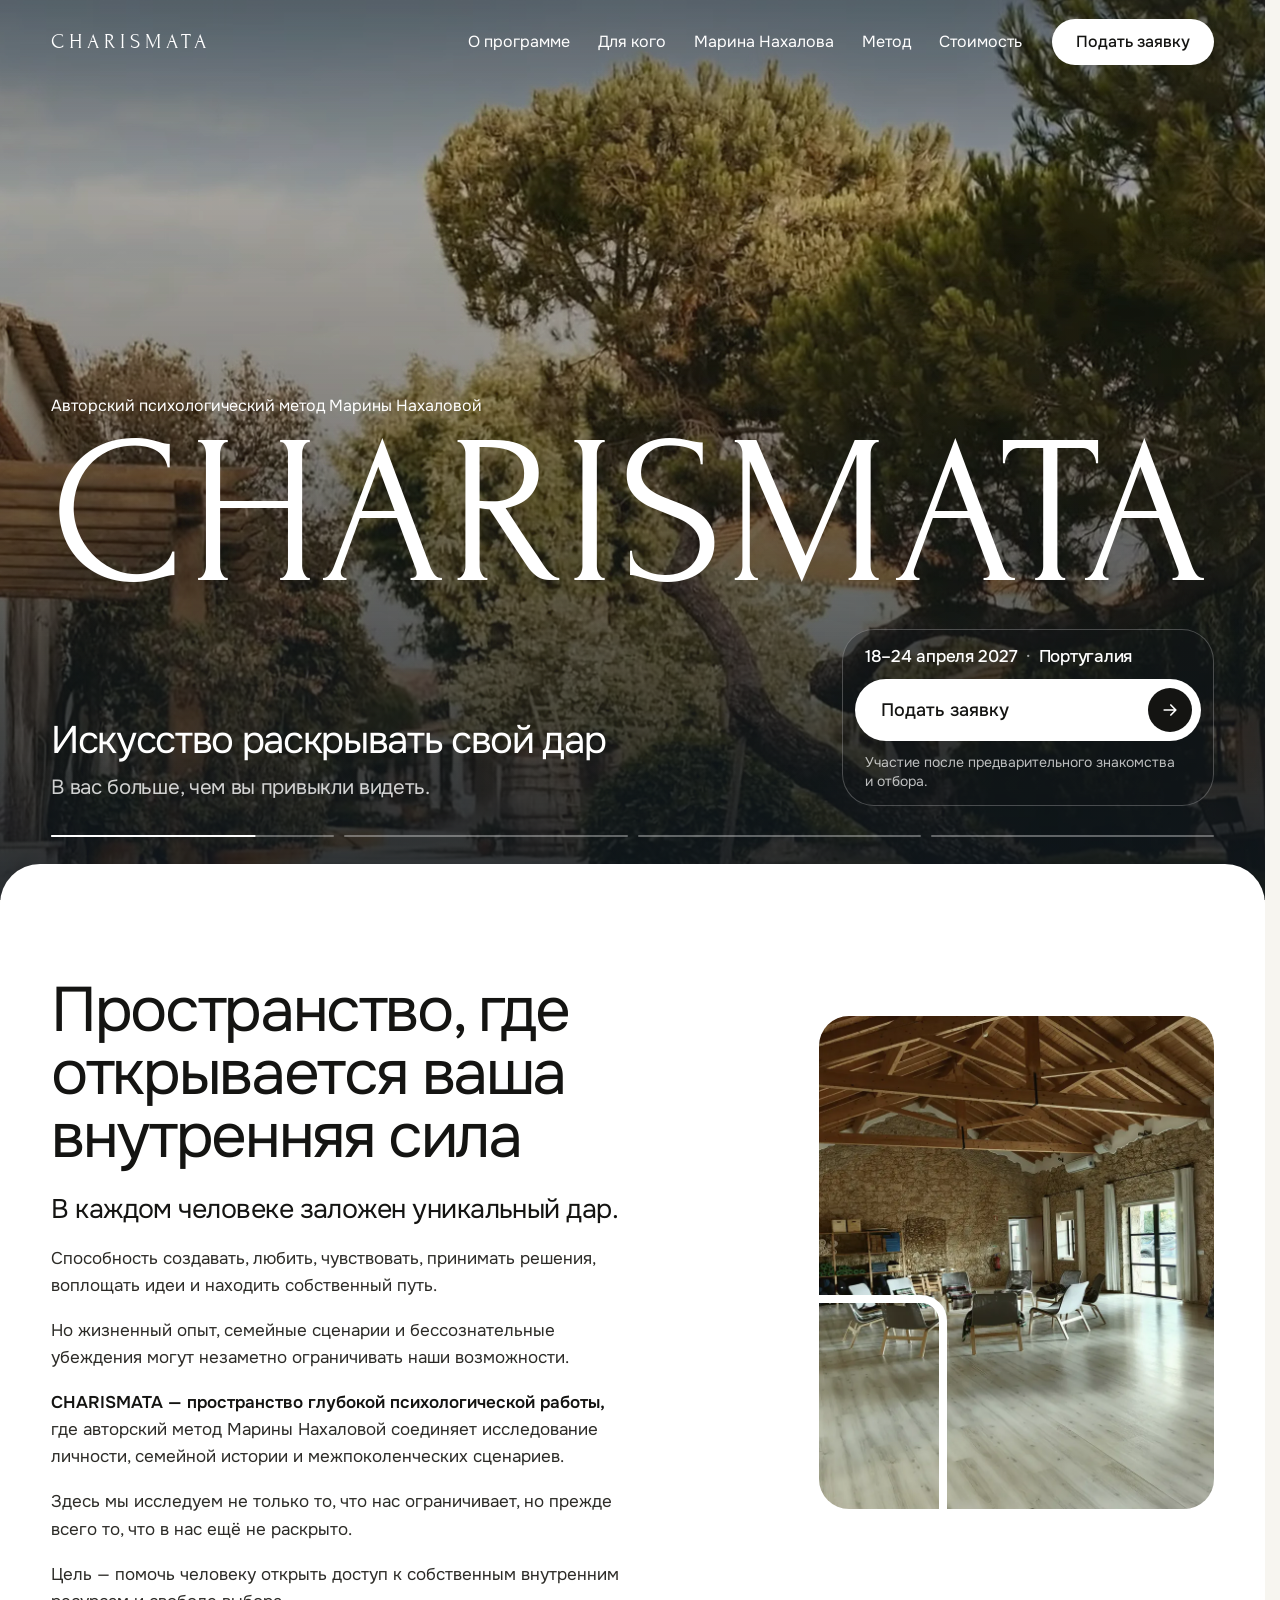
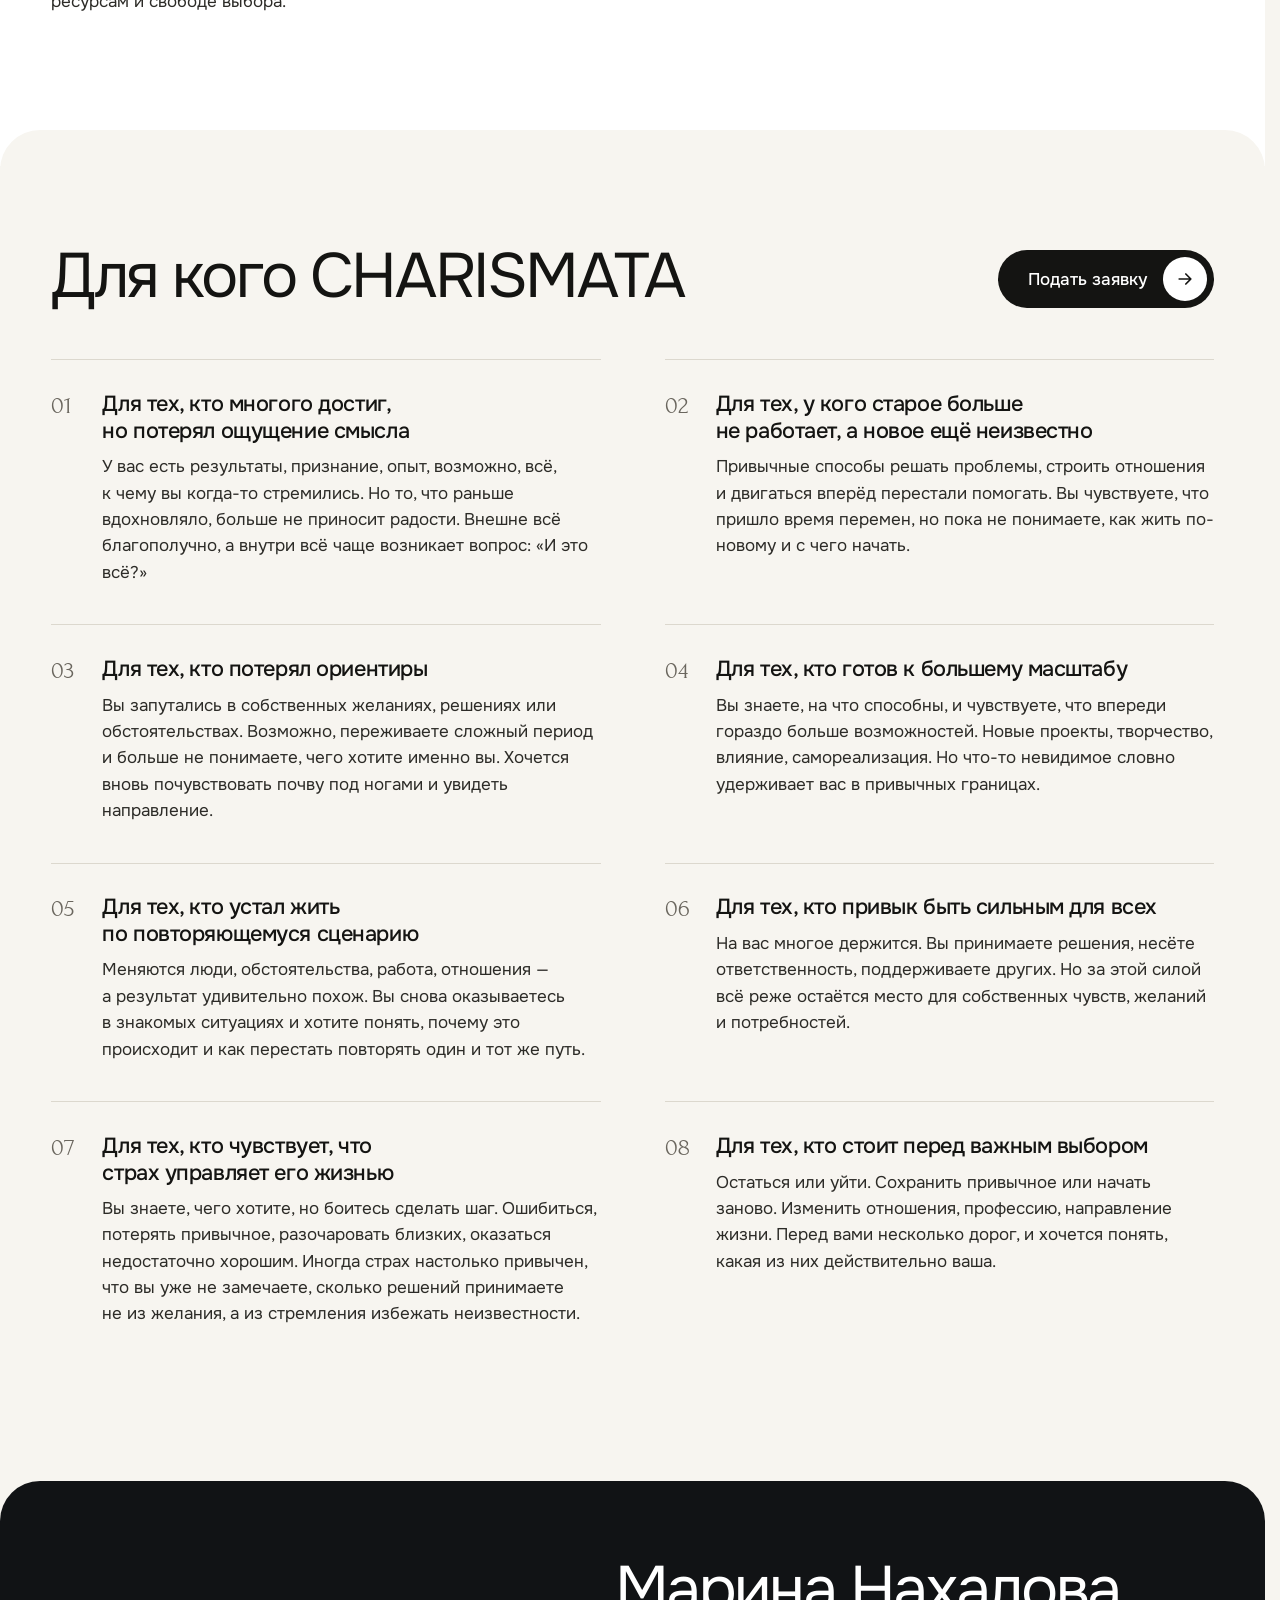
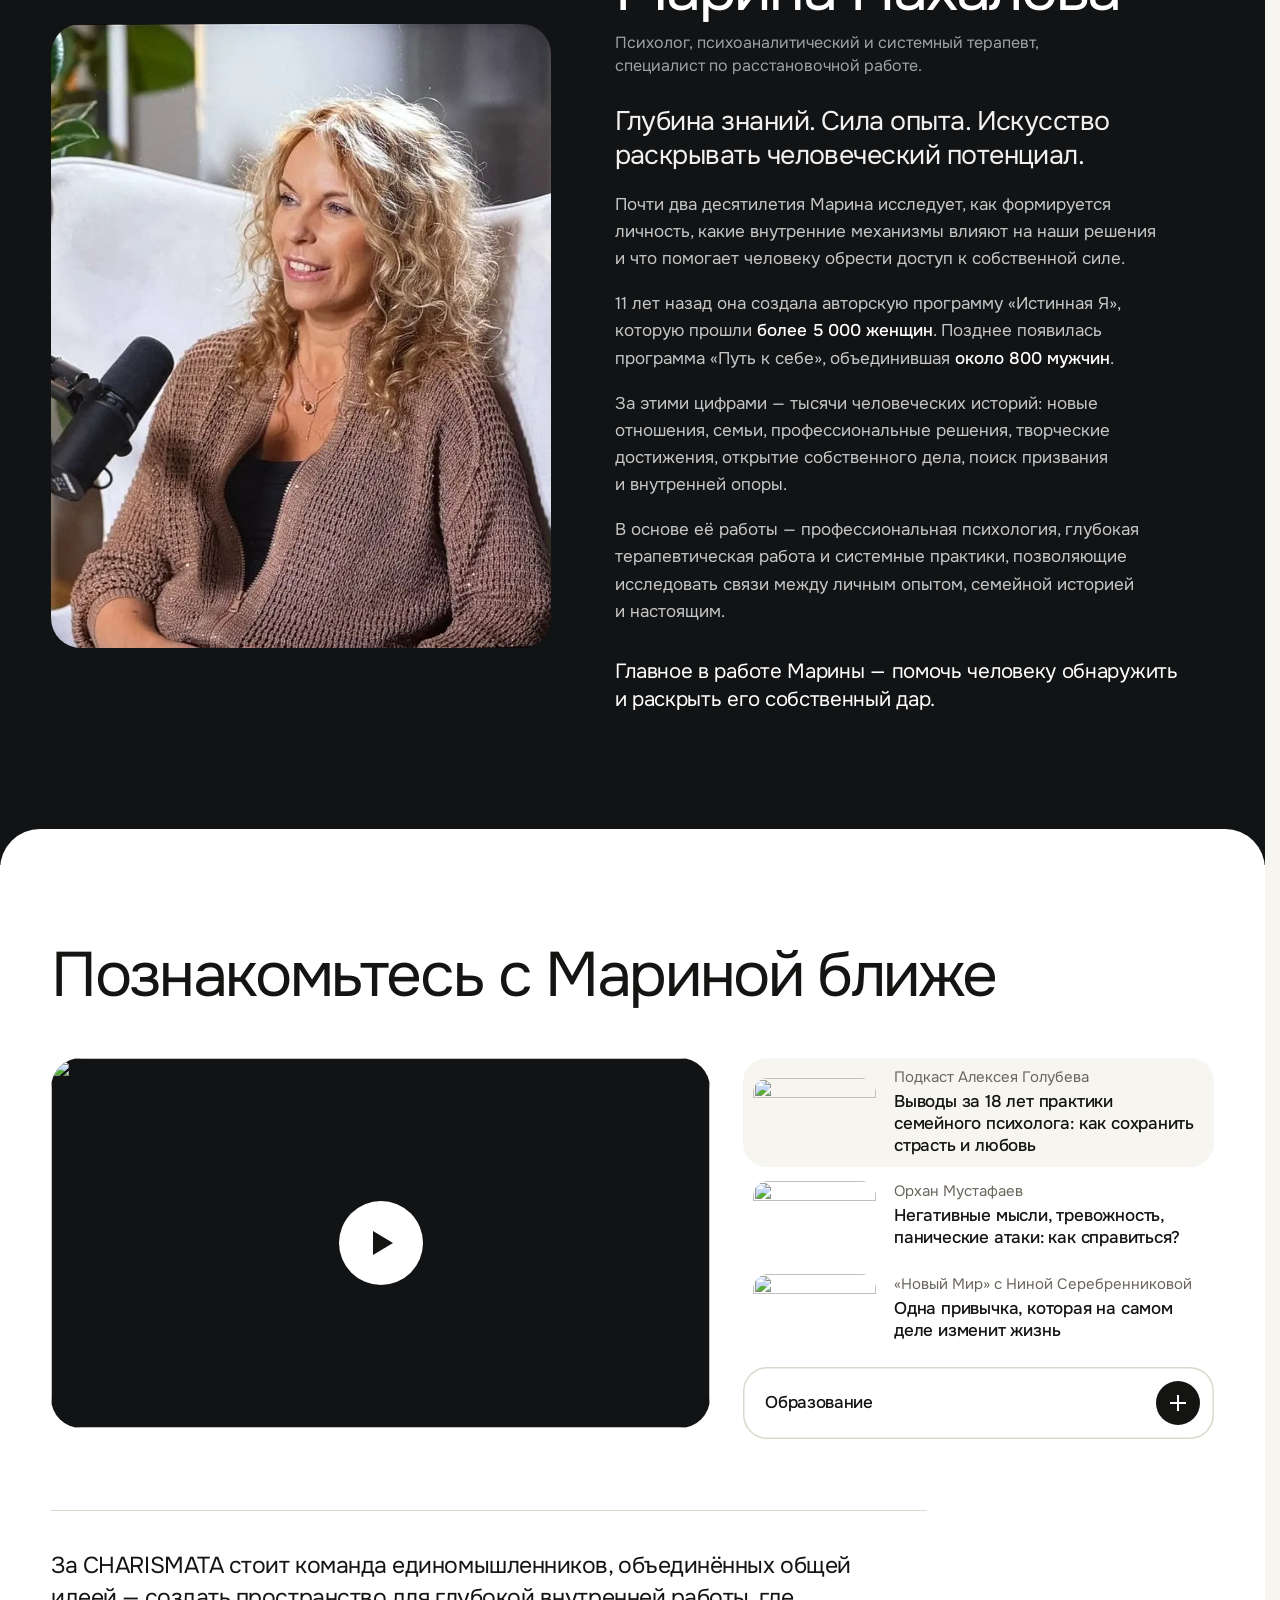
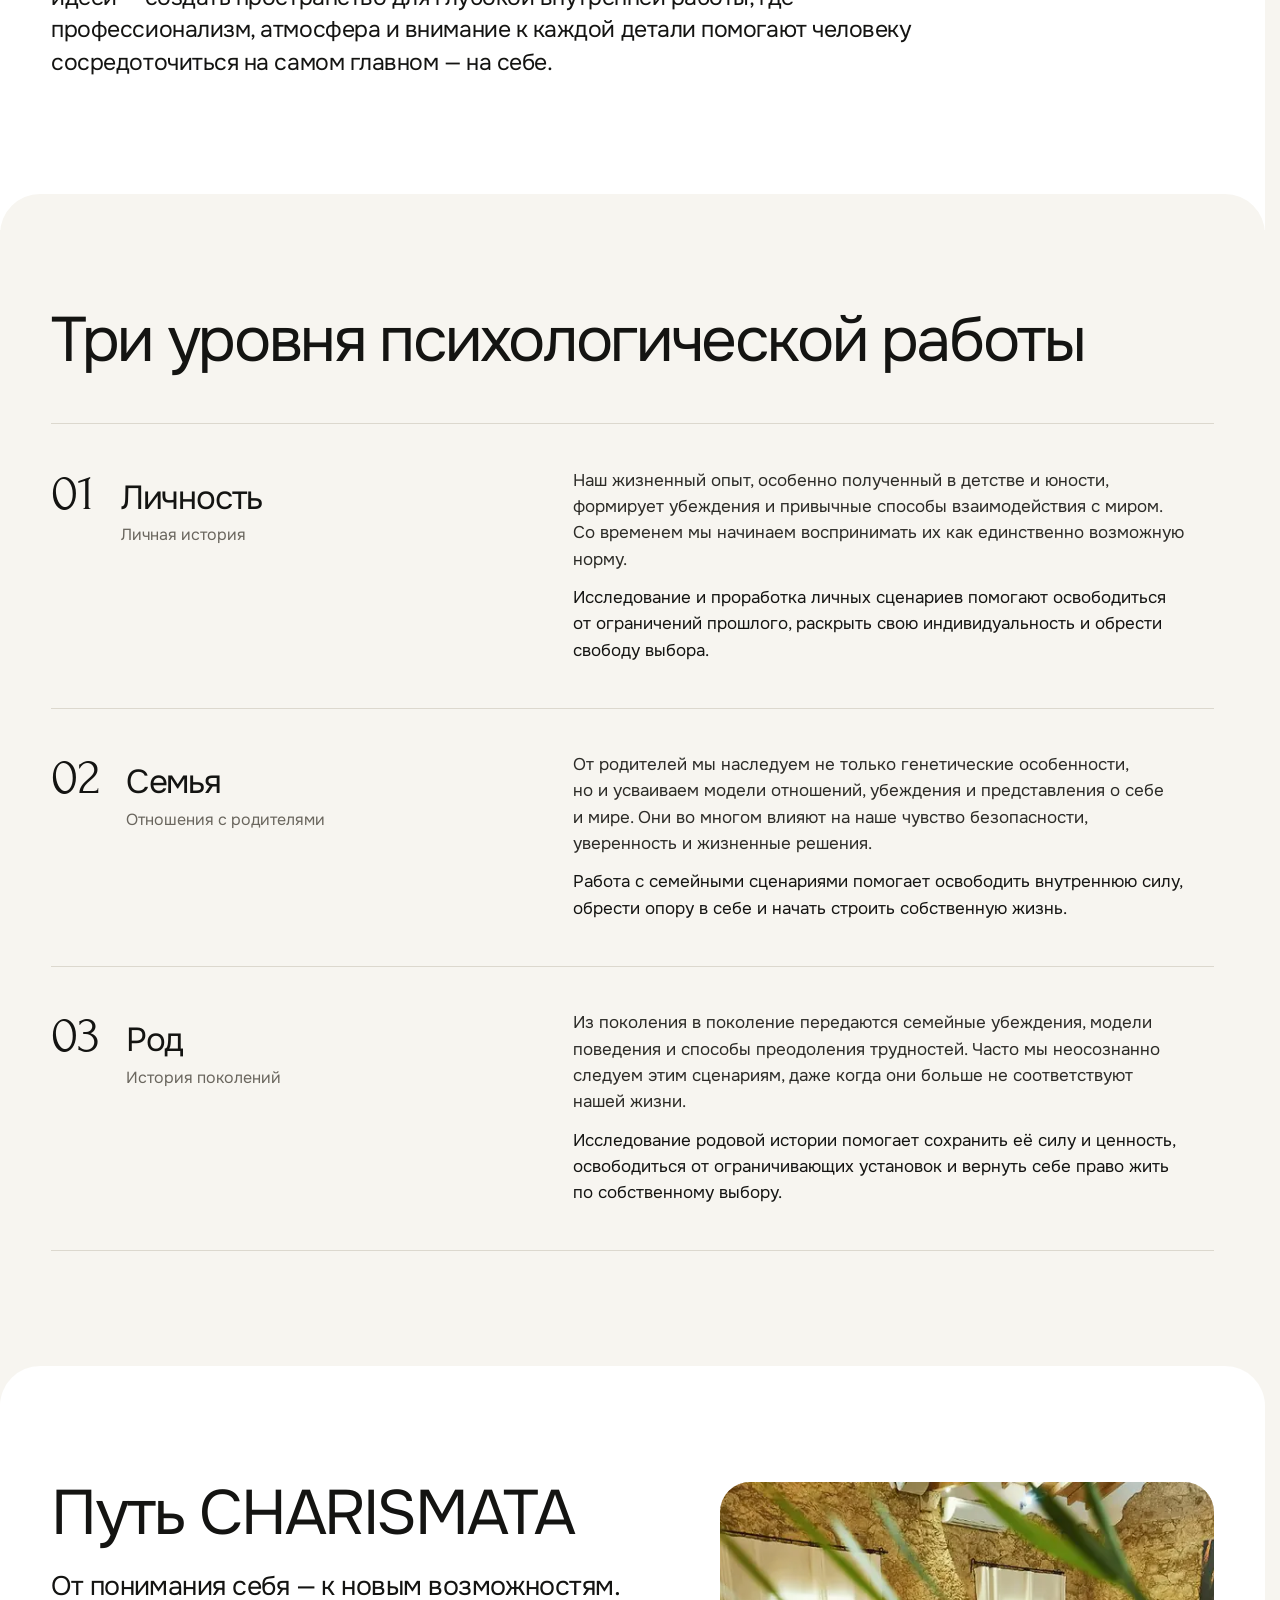
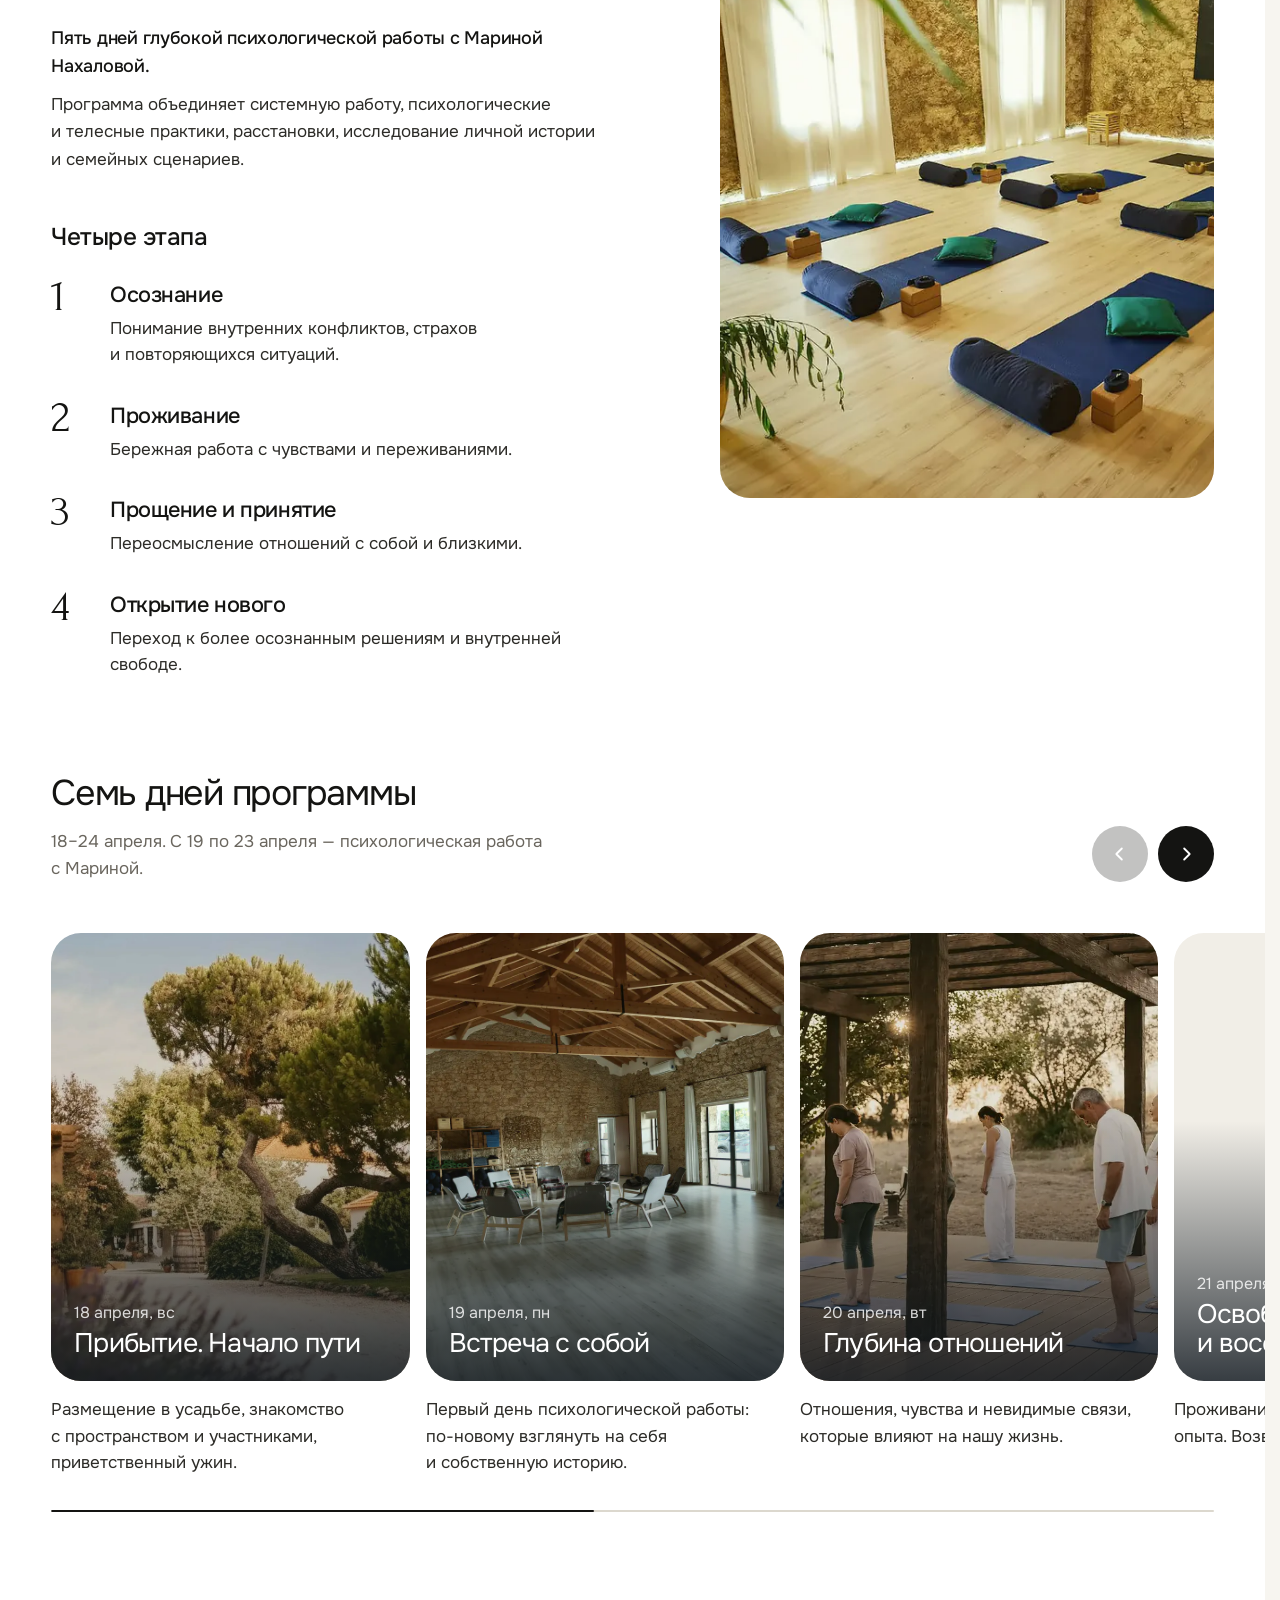
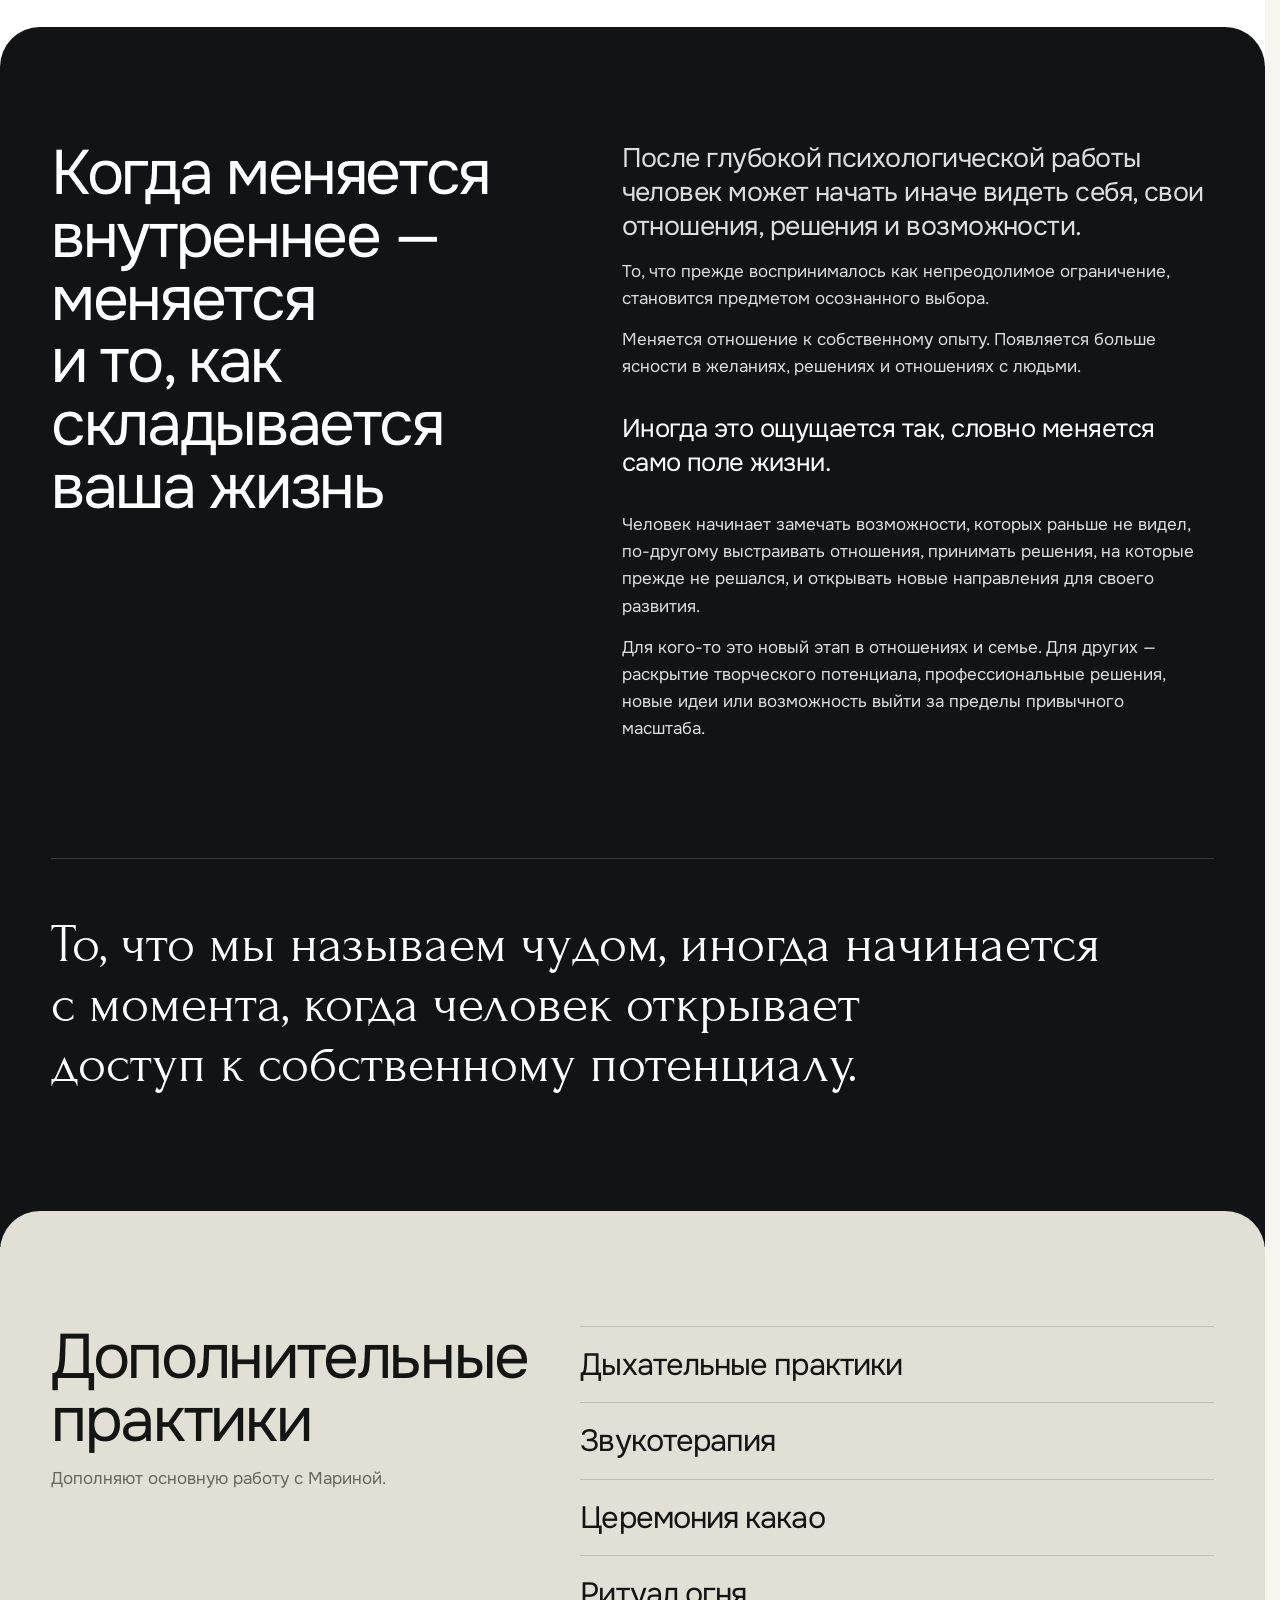
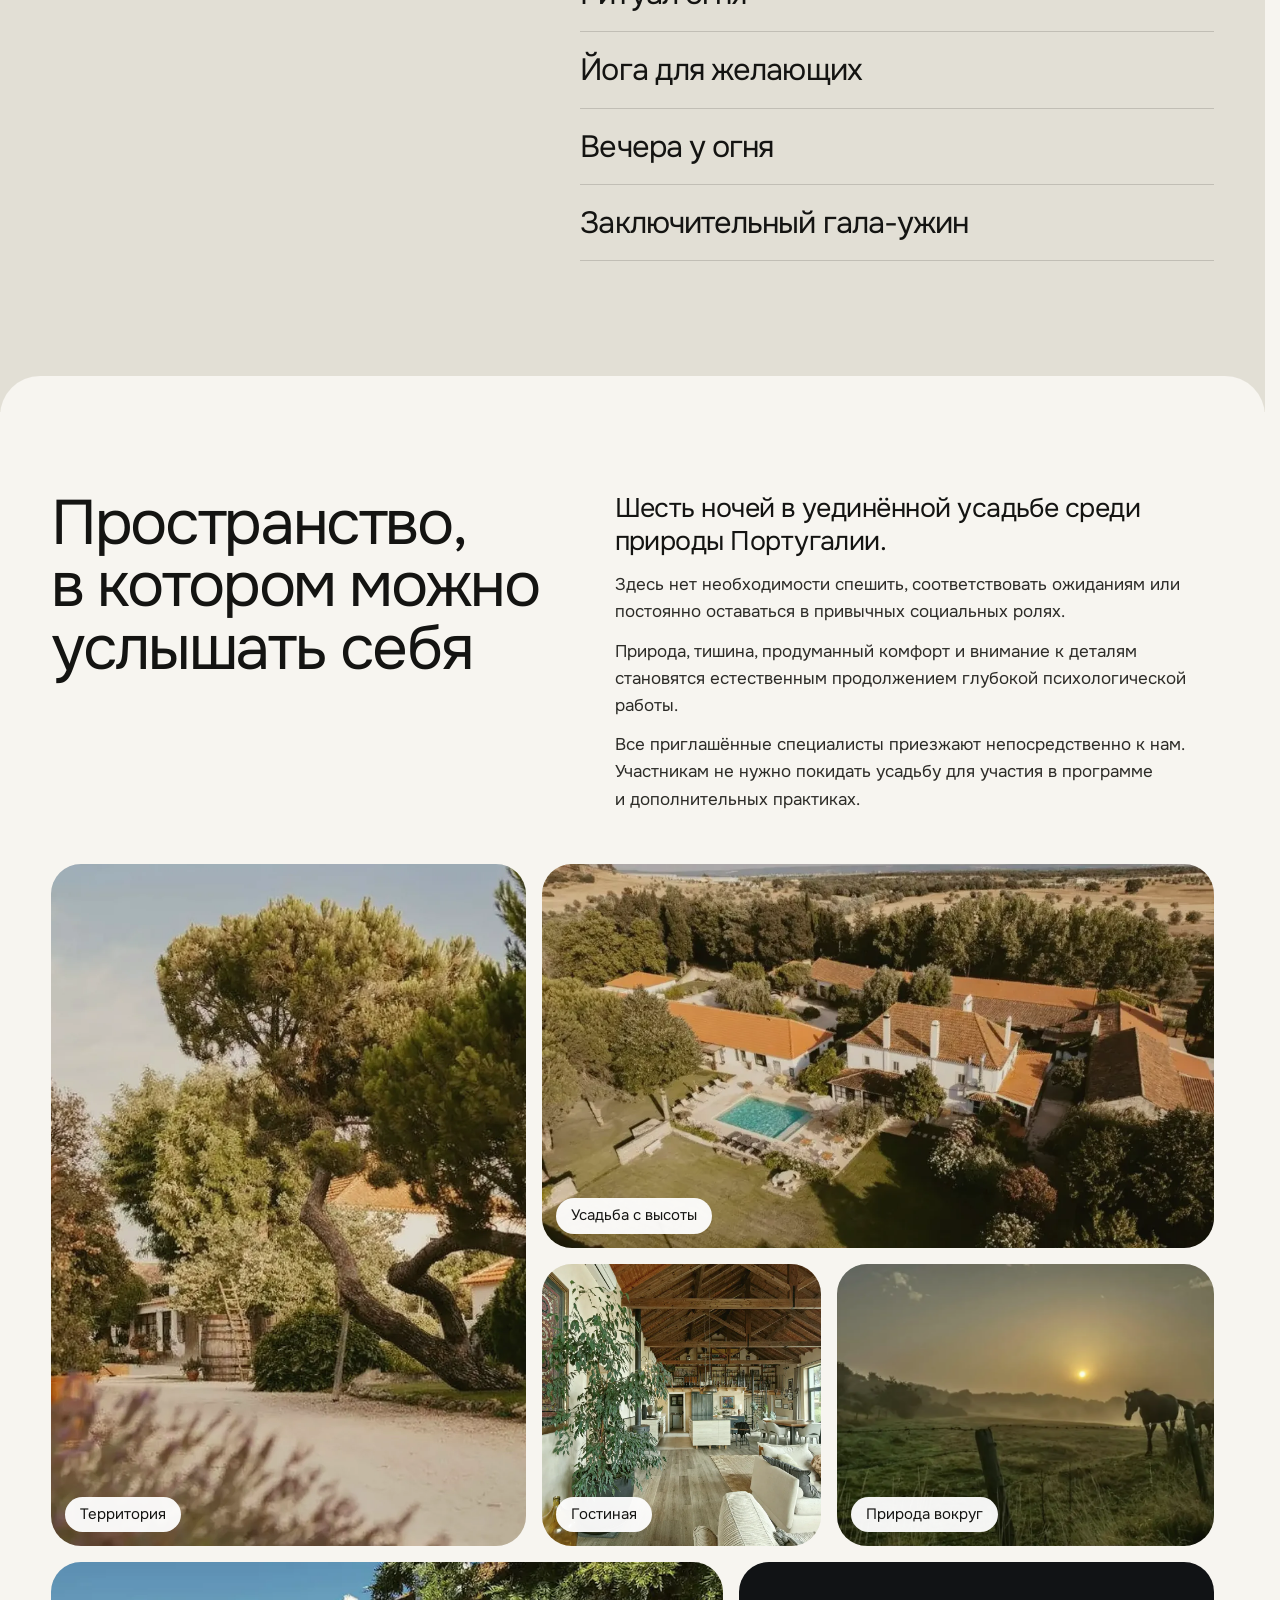
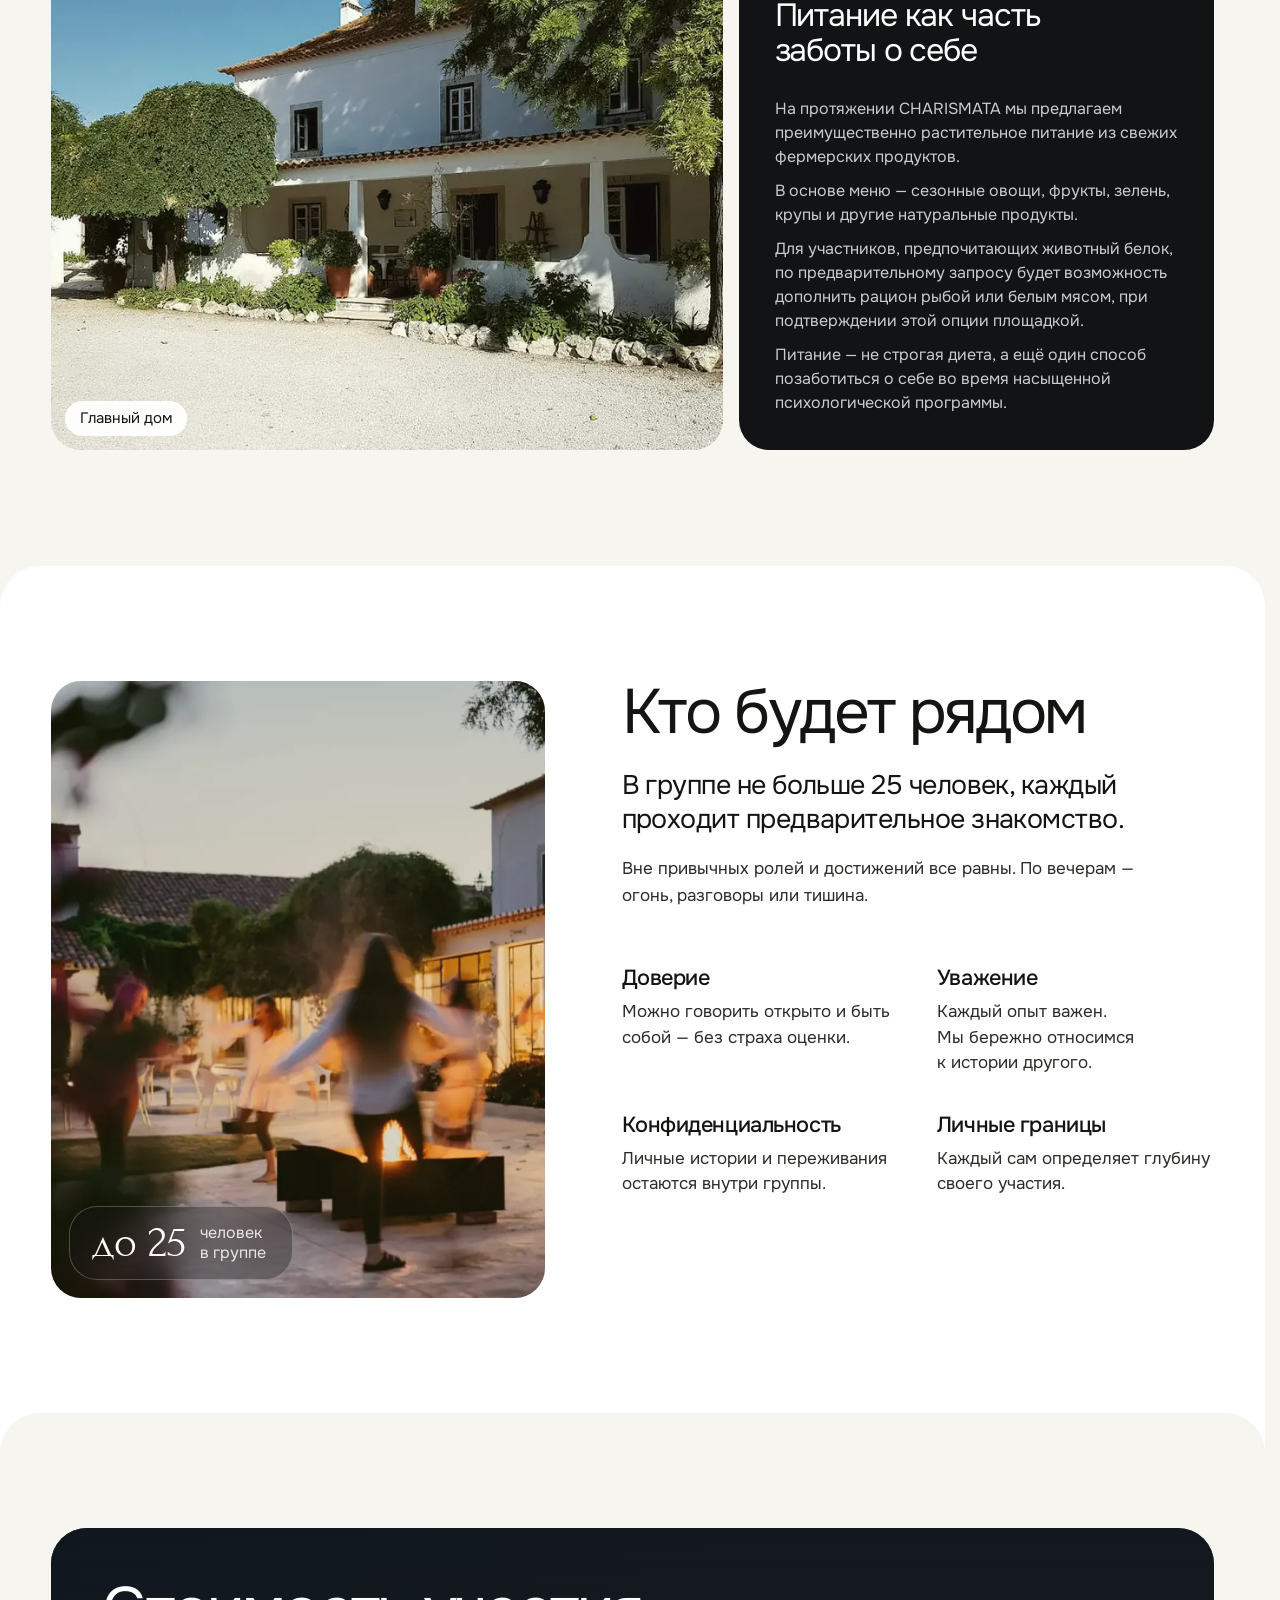
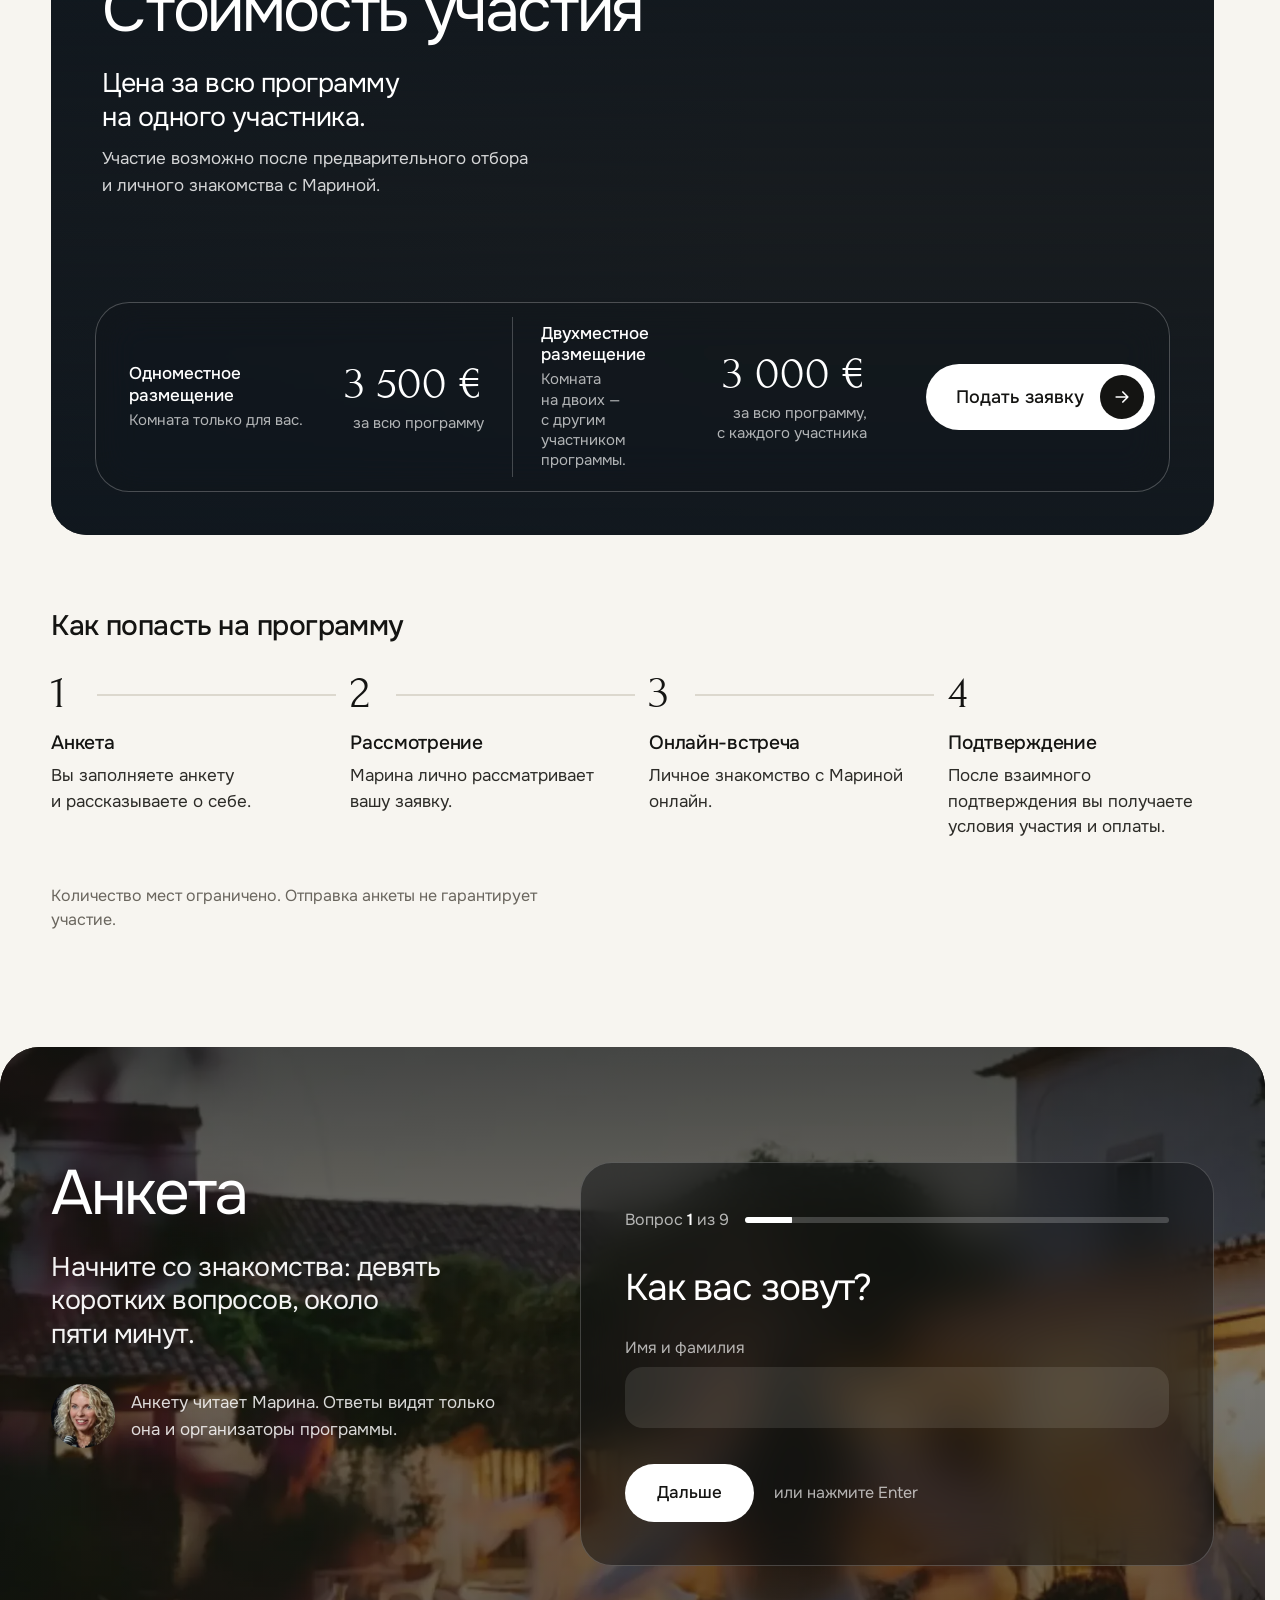
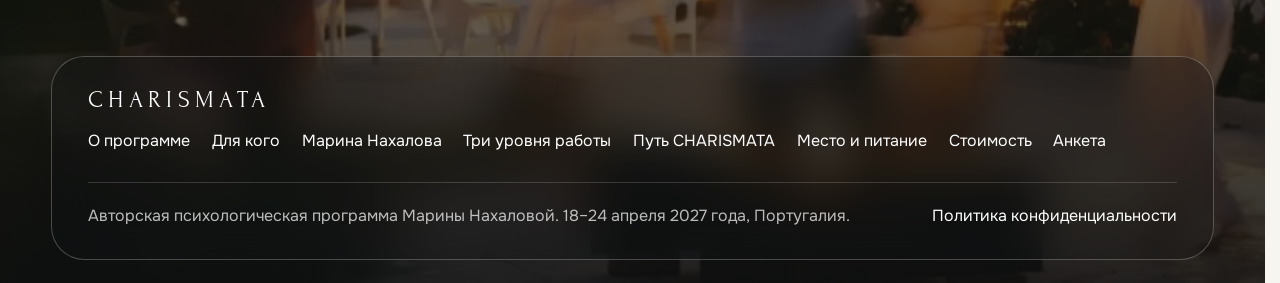
==== commit fd05f6bb: "Обновление предпросмотра" ====
--- a/index.html
+++ b/index.html
@@ -4,13 +4,13 @@
 <meta charset="utf-8">
 <meta name="robots" content="noindex, nofollow">
 <meta name="viewport" content="width=device-width, initial-scale=1, viewport-fit=cover">
-<title>CHARISMATA — авторская психологическая программа Марины Нахаловой. Португалия, 18–24 апреля 2027</title>
-<meta name="description" content="CHARISMATA — закрытая авторская психологическая программа Марины Нахаловой. Семь дней в уединённой усадьбе в Португалии, пять из них — глубокая психологическая работа в группе до 25 участников. 18–24 апреля 2027 года.">
+<title>CHARISMATA — авторский психологический метод Марины Нахаловой. Португалия, 18–24 апреля 2027</title>
+<meta name="description" content="CHARISMATA — искусство раскрывать свой дар. Авторский психологический метод Марины Нахаловой: пять дней глубокой психологической работы в группе до 25 участников. Португалия, 18–24 апреля 2027 года. Участие после предварительного знакомства и отбора.">
 <meta name="theme-color" content="#f7f5f0">
 <meta property="og:type" content="website">
 <meta property="og:locale" content="ru_RU">
-<meta property="og:title" content="CHARISMATA — искусство раскрывать свою истинную силу">
-<meta property="og:description" content="Авторская психологическая программа Марины Нахаловой. Португалия, 18–24 апреля 2027 года. Группа до 25 участников, индивидуальный отбор.">
+<meta property="og:title" content="CHARISMATA — искусство раскрывать свой дар">
+<meta property="og:description" content="Авторский психологический метод Марины Нахаловой. Португалия, 18–24 апреля 2027 года. Участие после предварительного знакомства и отбора.">
 <meta property="og:image" content="assets/img/og.jpg">
 <link rel="icon" href="assets/favicon.svg" type="image/svg+xml">
 <script>
@@ -37,7 +37,7 @@
 <link rel="preload" as="image" href="assets/img/est-lane.webp" media="(min-width: 701px)">
 <link rel="preload" as="image" href="assets/img/film-lane-m.webp" media="(max-width: 700px)">
 <link href="https://fonts.googleapis.com/css2?family=Forum&family=Onest:wght@400;500;600&display=swap" rel="stylesheet">
-<link rel="stylesheet" href="assets/css/style.css?v=4159655762">
+<link rel="stylesheet" href="assets/css/style.css?v=6538885">
 </head>
 <body class="has-hero">
 
@@ -179,10 +179,10 @@
 </section>
 
 <!-- Тёмный раздел: фон совпадает с фоном портрета, снимок растворяется в странице -->
-<section class="sheet sheet--ink" id="marina">
+<section class="sheet sheet--ink marina--photo" id="marina">
   <div class="wrap marina">
-    <!-- новый портрет — с подкаста (прислала Карина 25.11.2026); окончательный выбор фото — за Мариной -->
-    <figure><img src="assets/img/marina-smile.webp" srcset="assets/img/marina-smile-1000.webp 1000w, assets/img/marina-smile.webp 1364w" sizes="(max-width: 900px) 92vw, 42vw" width="1364" height="1705" alt="Марина Нахалова" loading="lazy" decoding="async"></figure>
+    <!-- светлое фото с подкаста — обычным снимком со скруглёнными углами (тёмные снимки: marina-chair, растворяются в фоне без класса marina--photo) -->
+    <figure><img src="assets/img/marina-podcast.webp" srcset="assets/img/marina-podcast-800.webp 800w, assets/img/marina-podcast.webp 1040w" sizes="(max-width: 900px) 92vw, 42vw" width="1040" height="1300" alt="Марина Нахалова на записи подкаста" loading="lazy" decoding="async"></figure>
     <div class="marina__text">
       <h2>Марина Нахалова</h2>
       <p class="marina__role">Психолог, психоаналитический и системный терапевт, специалист по расстановочной работе.</p>
--- a/assets/css/style.css
+++ b/assets/css/style.css
@@ -219,6 +219,11 @@
    сверху и снизу снимок тоже уходит в фон (окно над головой закрашено на самом снимке) */
 .marina figure { aspect-ratio: 4 / 5; --mx: linear-gradient(90deg, transparent 0, rgba(0, 0, 0, .5) 14%, #000 30%, #000 72%, rgba(0, 0, 0, .5) 87%, transparent 100%); --my: linear-gradient(180deg, transparent 0, #000 13%, #000 74%, transparent 100%); -webkit-mask-image: var(--mx), var(--my); -webkit-mask-composite: source-in; mask-image: var(--mx), var(--my); mask-composite: intersect; }
 .marina img { width: 100%; height: 100%; object-fit: cover; object-position: 50% 0; }
+/* светлое фото: обычный снимок со скруглёнными углами, без растворения в фоне */
+#marina.marina--photo { padding-bottom: calc(var(--gap) + 36px); }
+.marina--photo .marina { align-items: center; }
+.marina--photo .marina figure { overflow: hidden; border-radius: 30px; -webkit-mask-image: none; mask-image: none; }
+.marina--photo .marina__text { padding-block: 0; }
 .marina__text { align-self: center; padding-block: clamp(10px, 3vw, 40px) clamp(48px, 8vw, 110px); }
 .marina__text .lead { max-width: 22em; }
 .marina__text > p:not(.lead) { max-width: 32em; }
@@ -526,6 +531,8 @@
   .method__photo img { object-position: 50% 50%; }
   #marina { padding-bottom: 28px; }
   .marina figure { width: min(100%, 26rem); margin-inline: auto; aspect-ratio: 4 / 5; }
+  #marina.marina--photo { padding-bottom: calc(var(--gap) + 28px); }
+  .marina--photo .marina figure { width: 100%; border-radius: 24px; }
   .marina__text { padding-block: 0 clamp(28px, 7vw, 56px); }
   .listen { grid-template-columns: minmax(0, 1fr); gap: 12px; }
   .video__thumb, .video__frame { border-radius: 24px; }
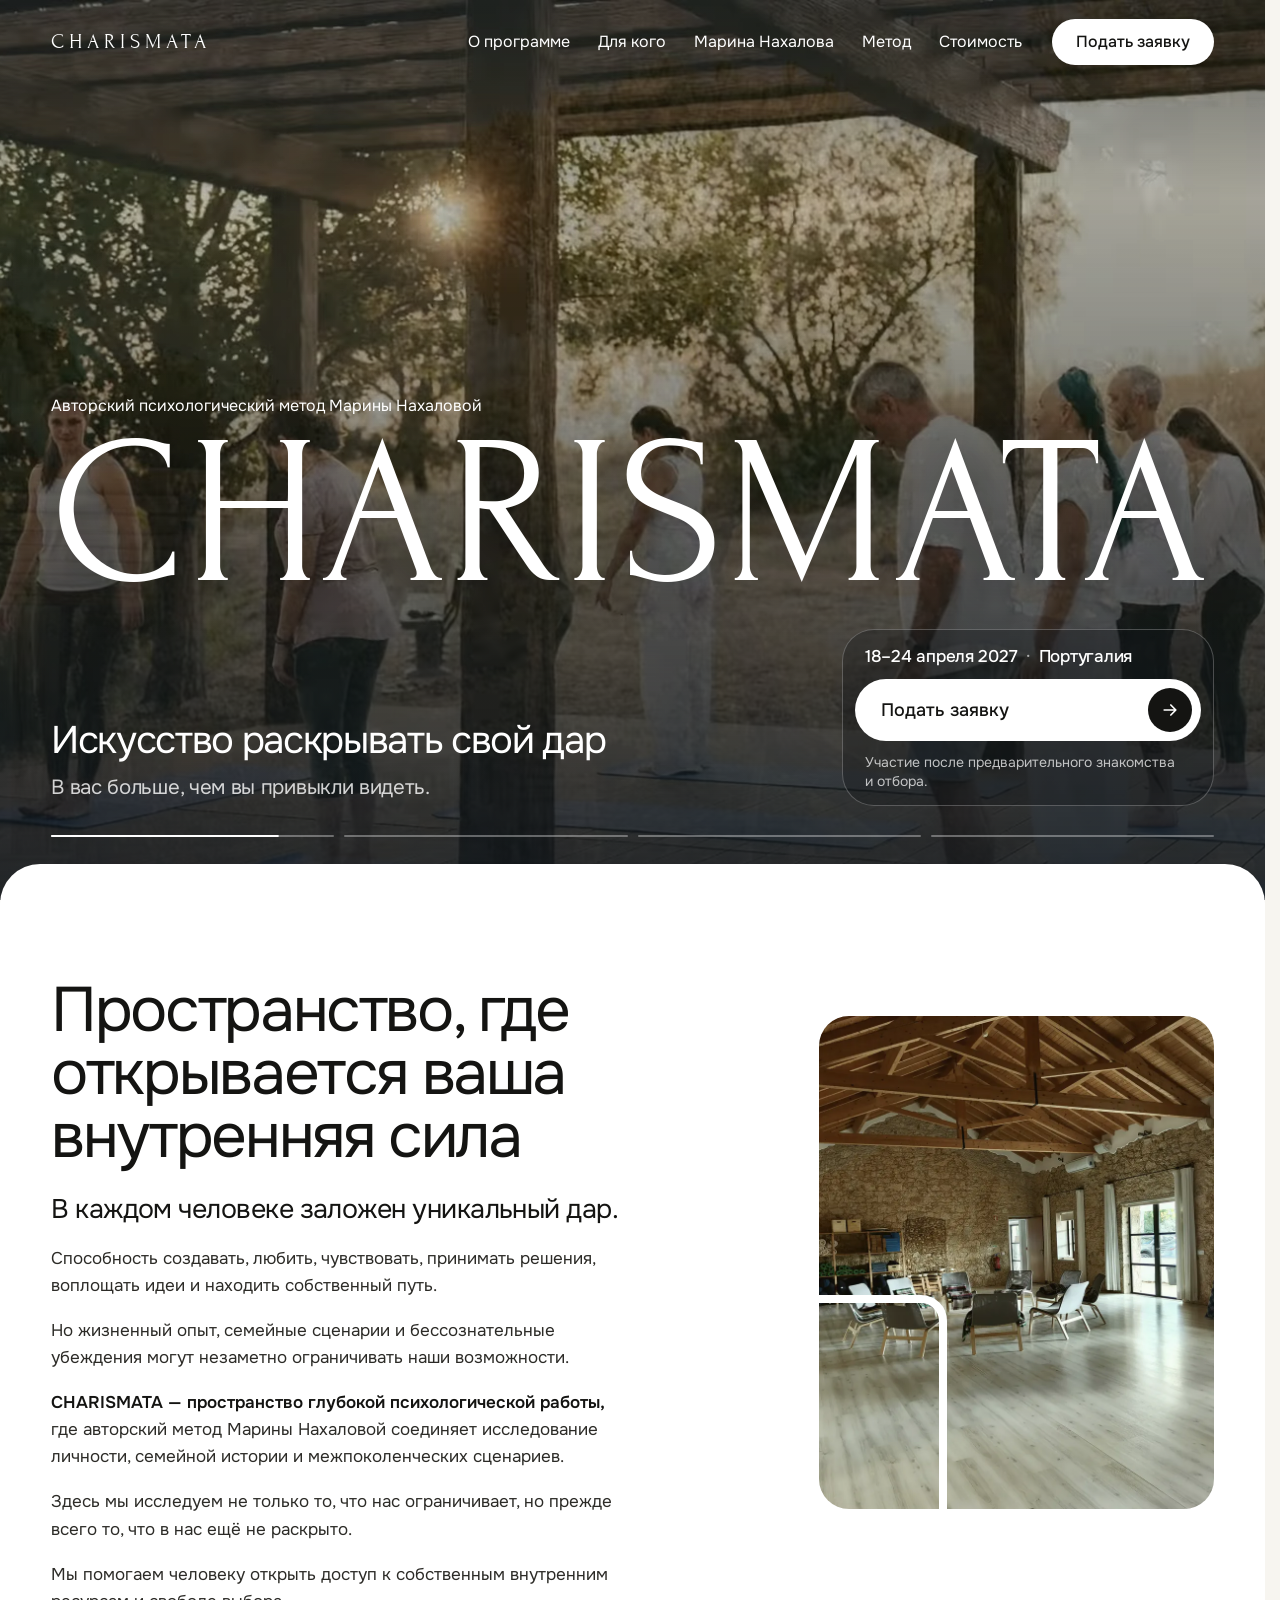
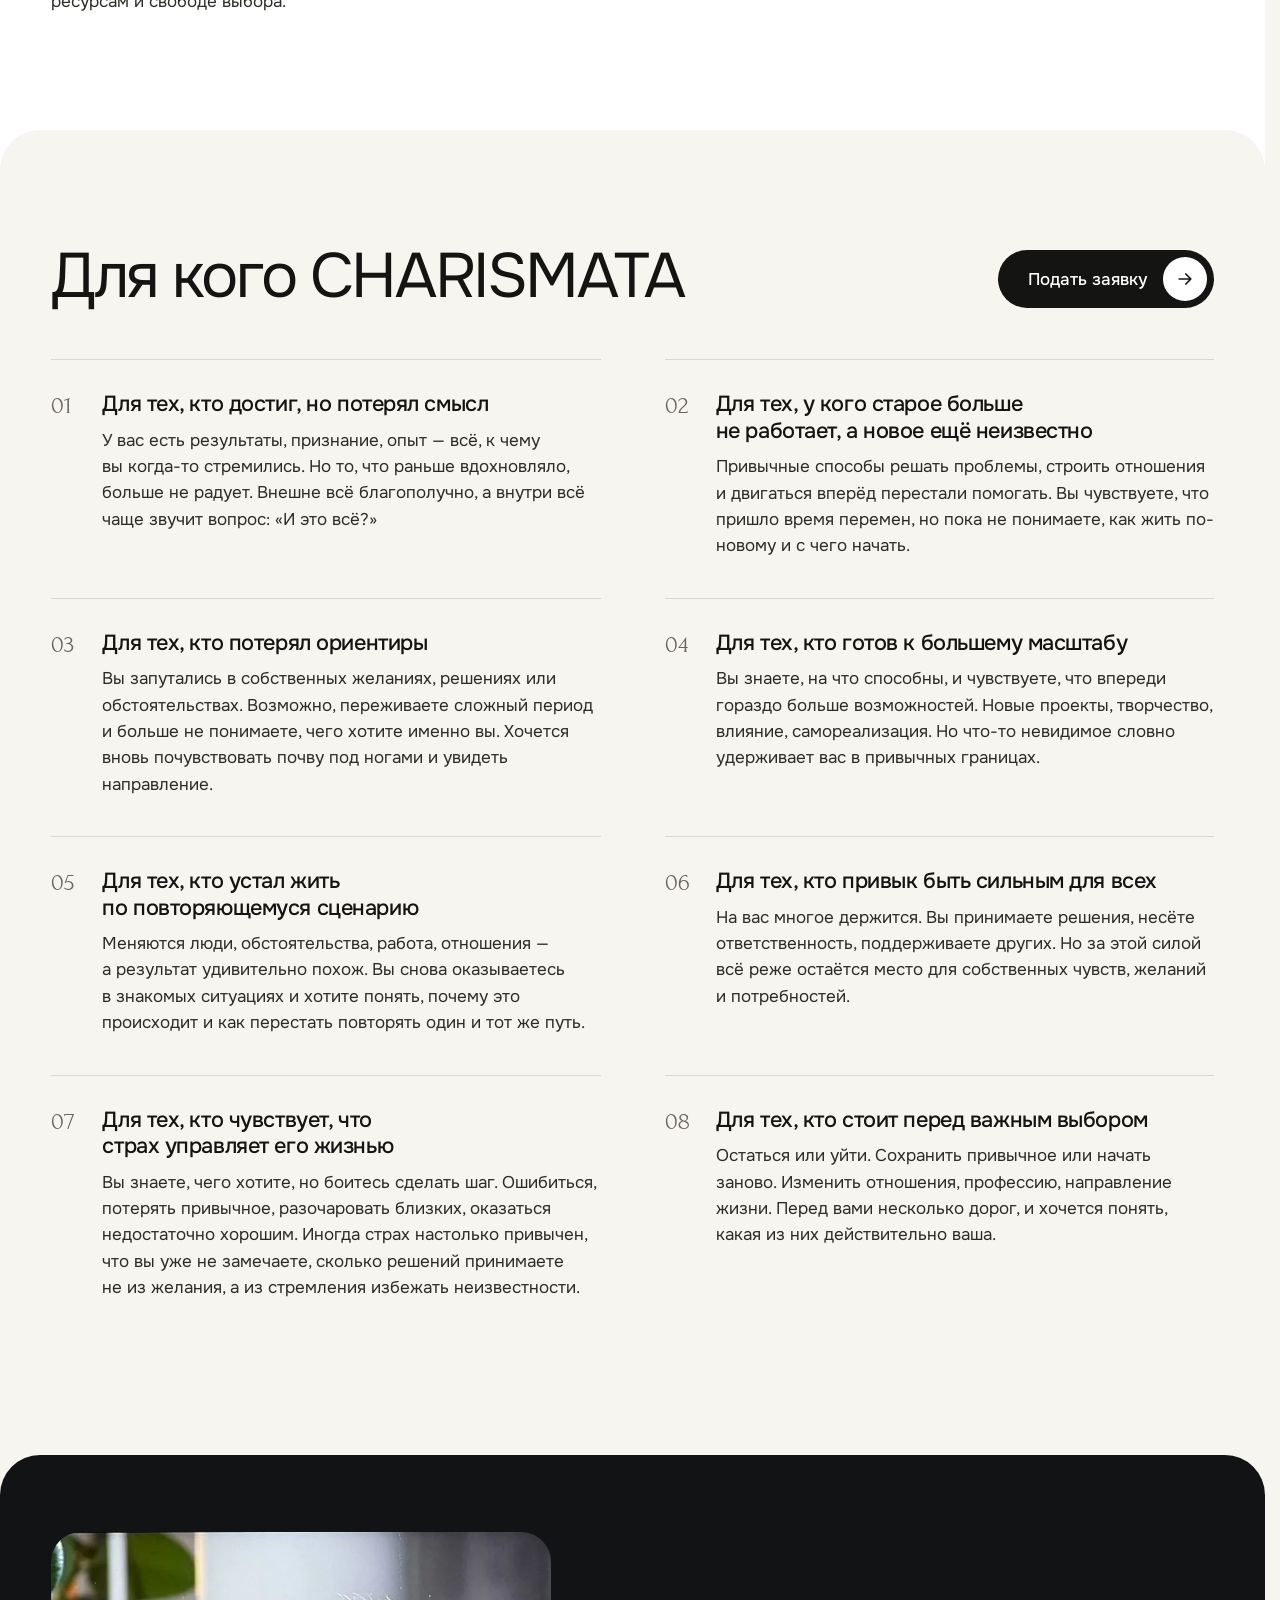
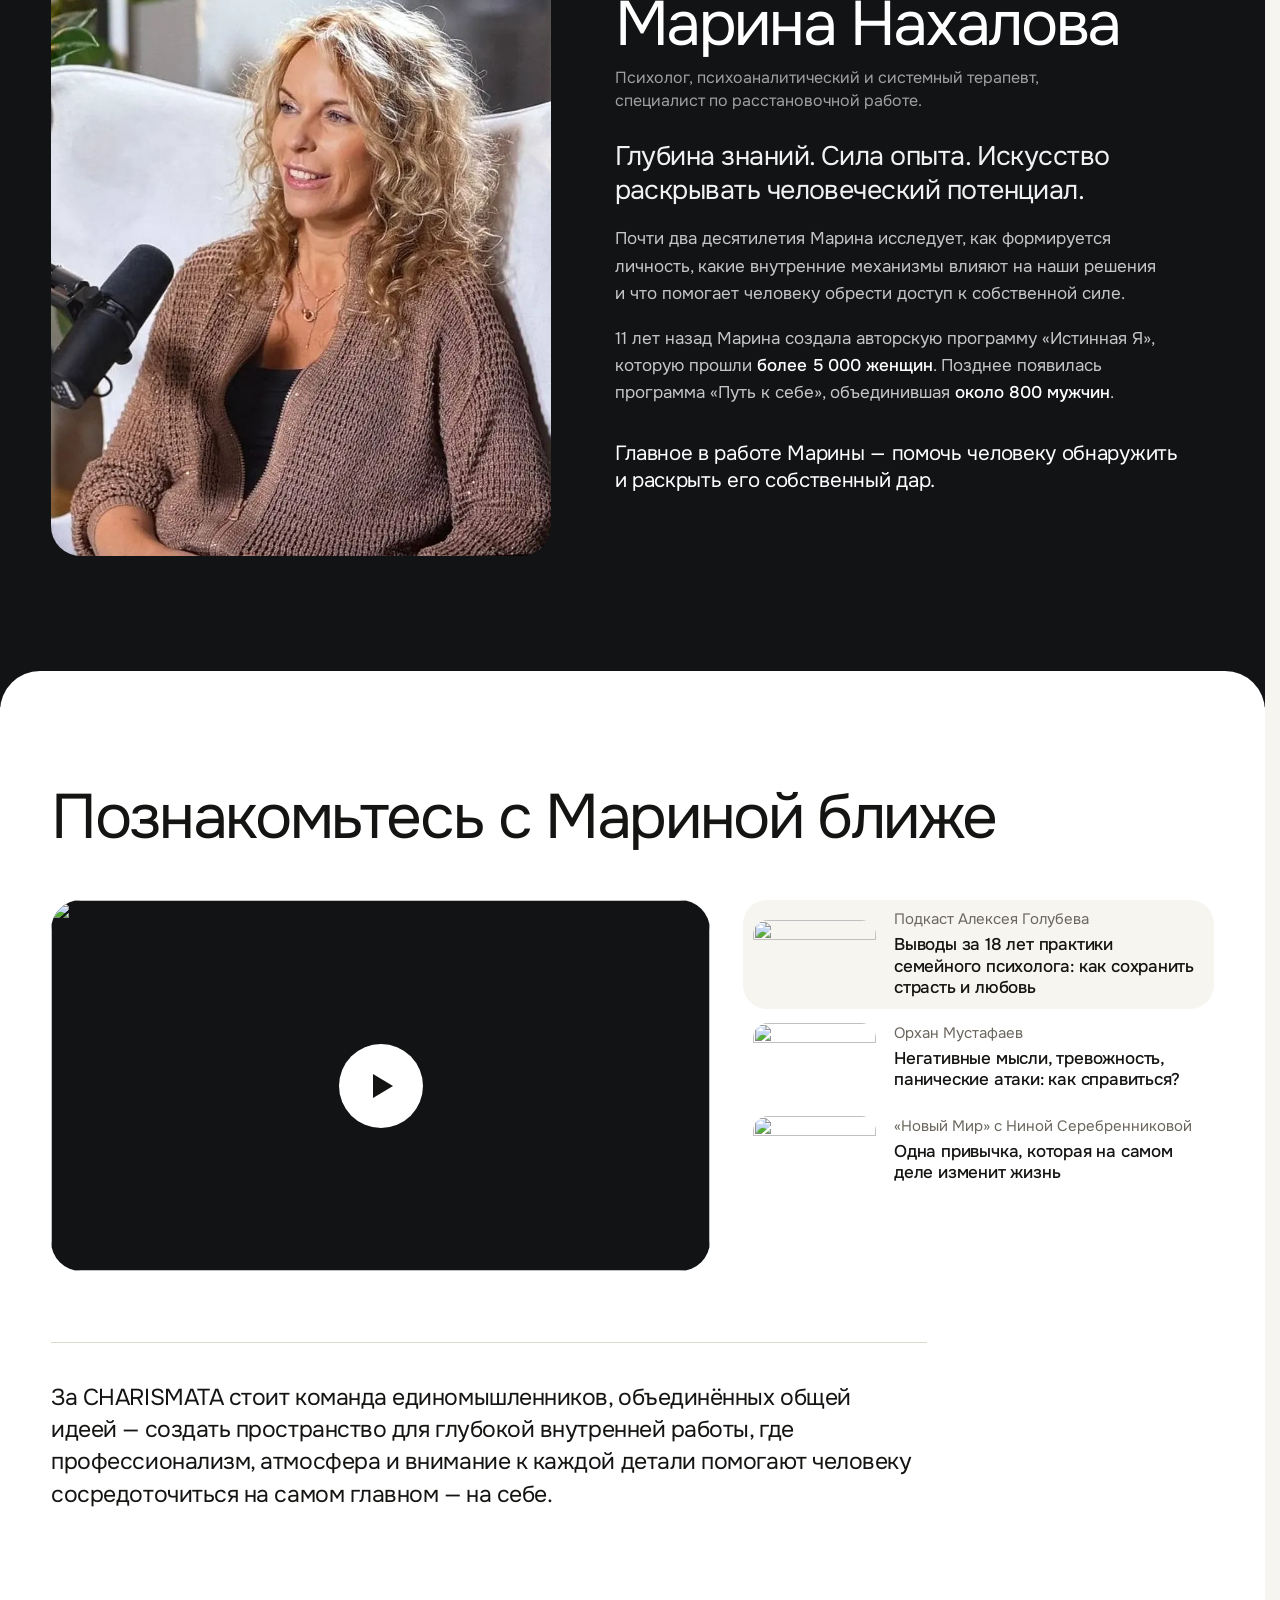
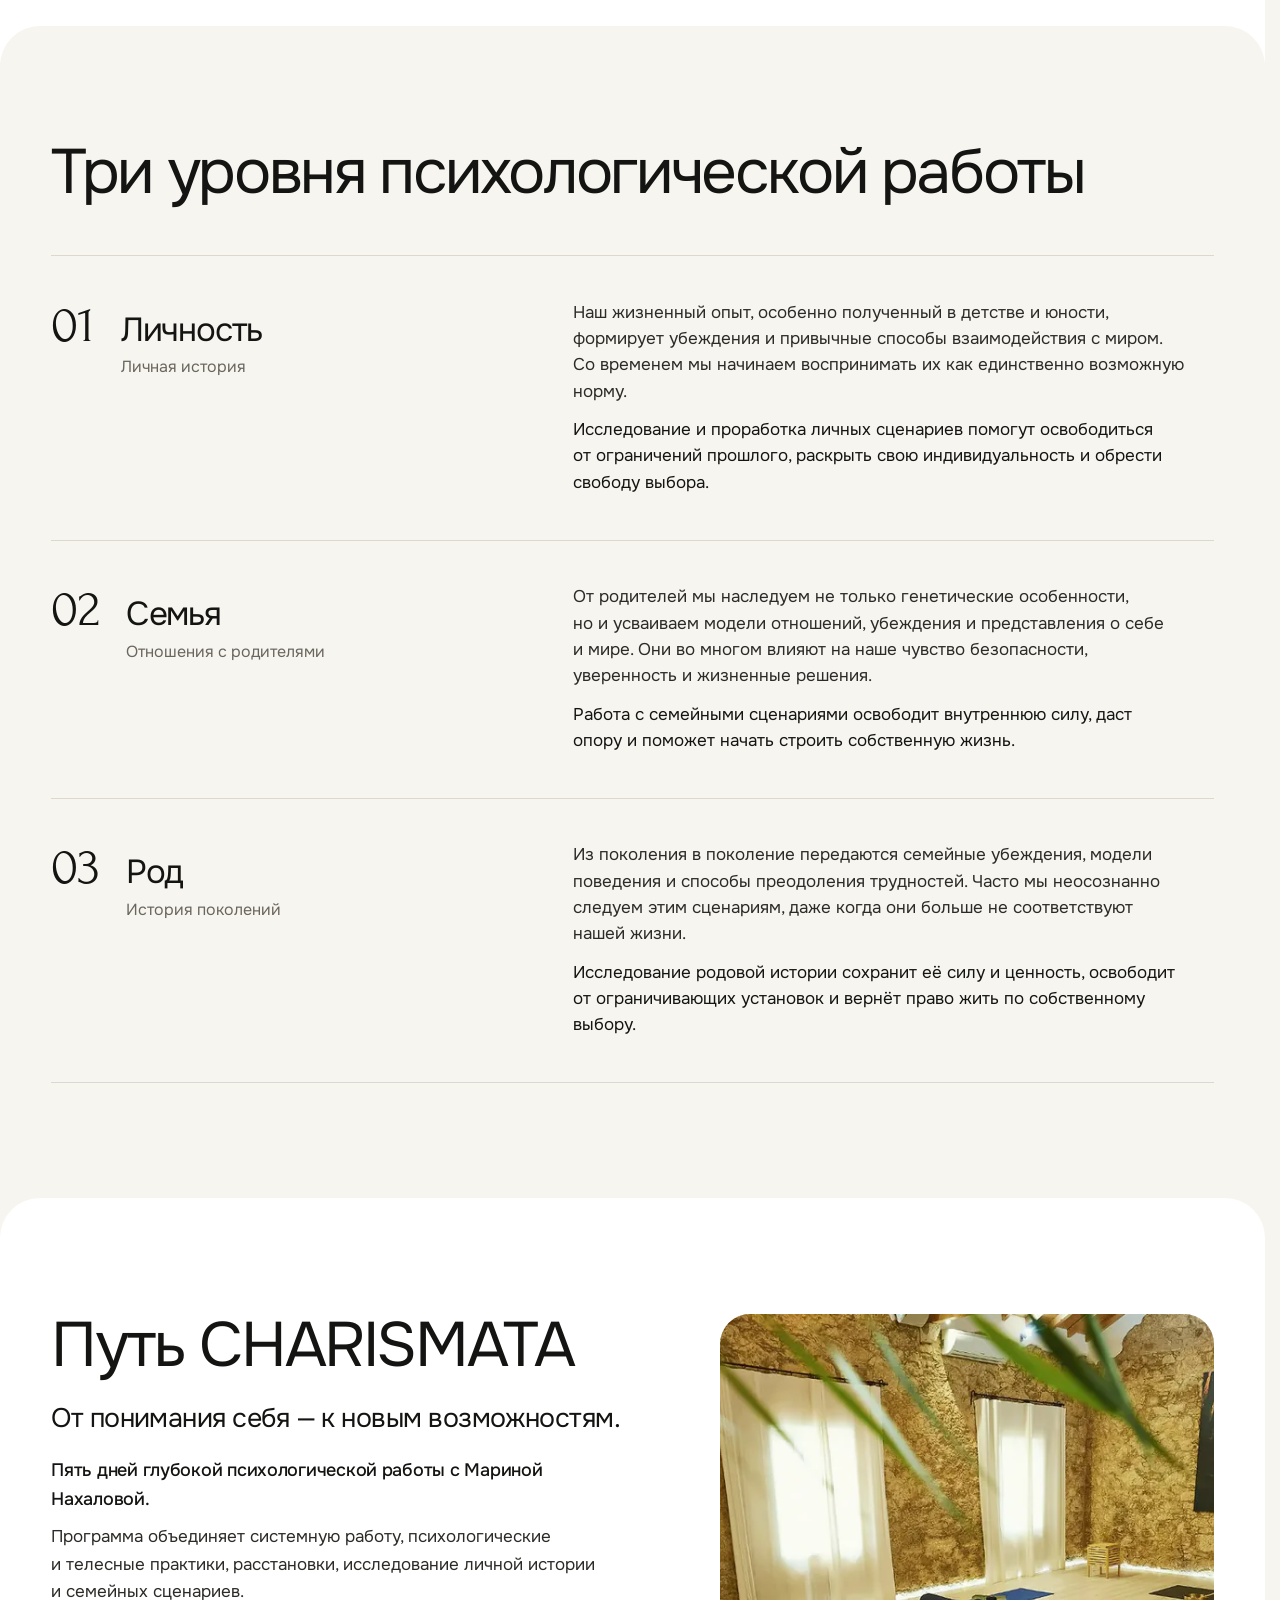
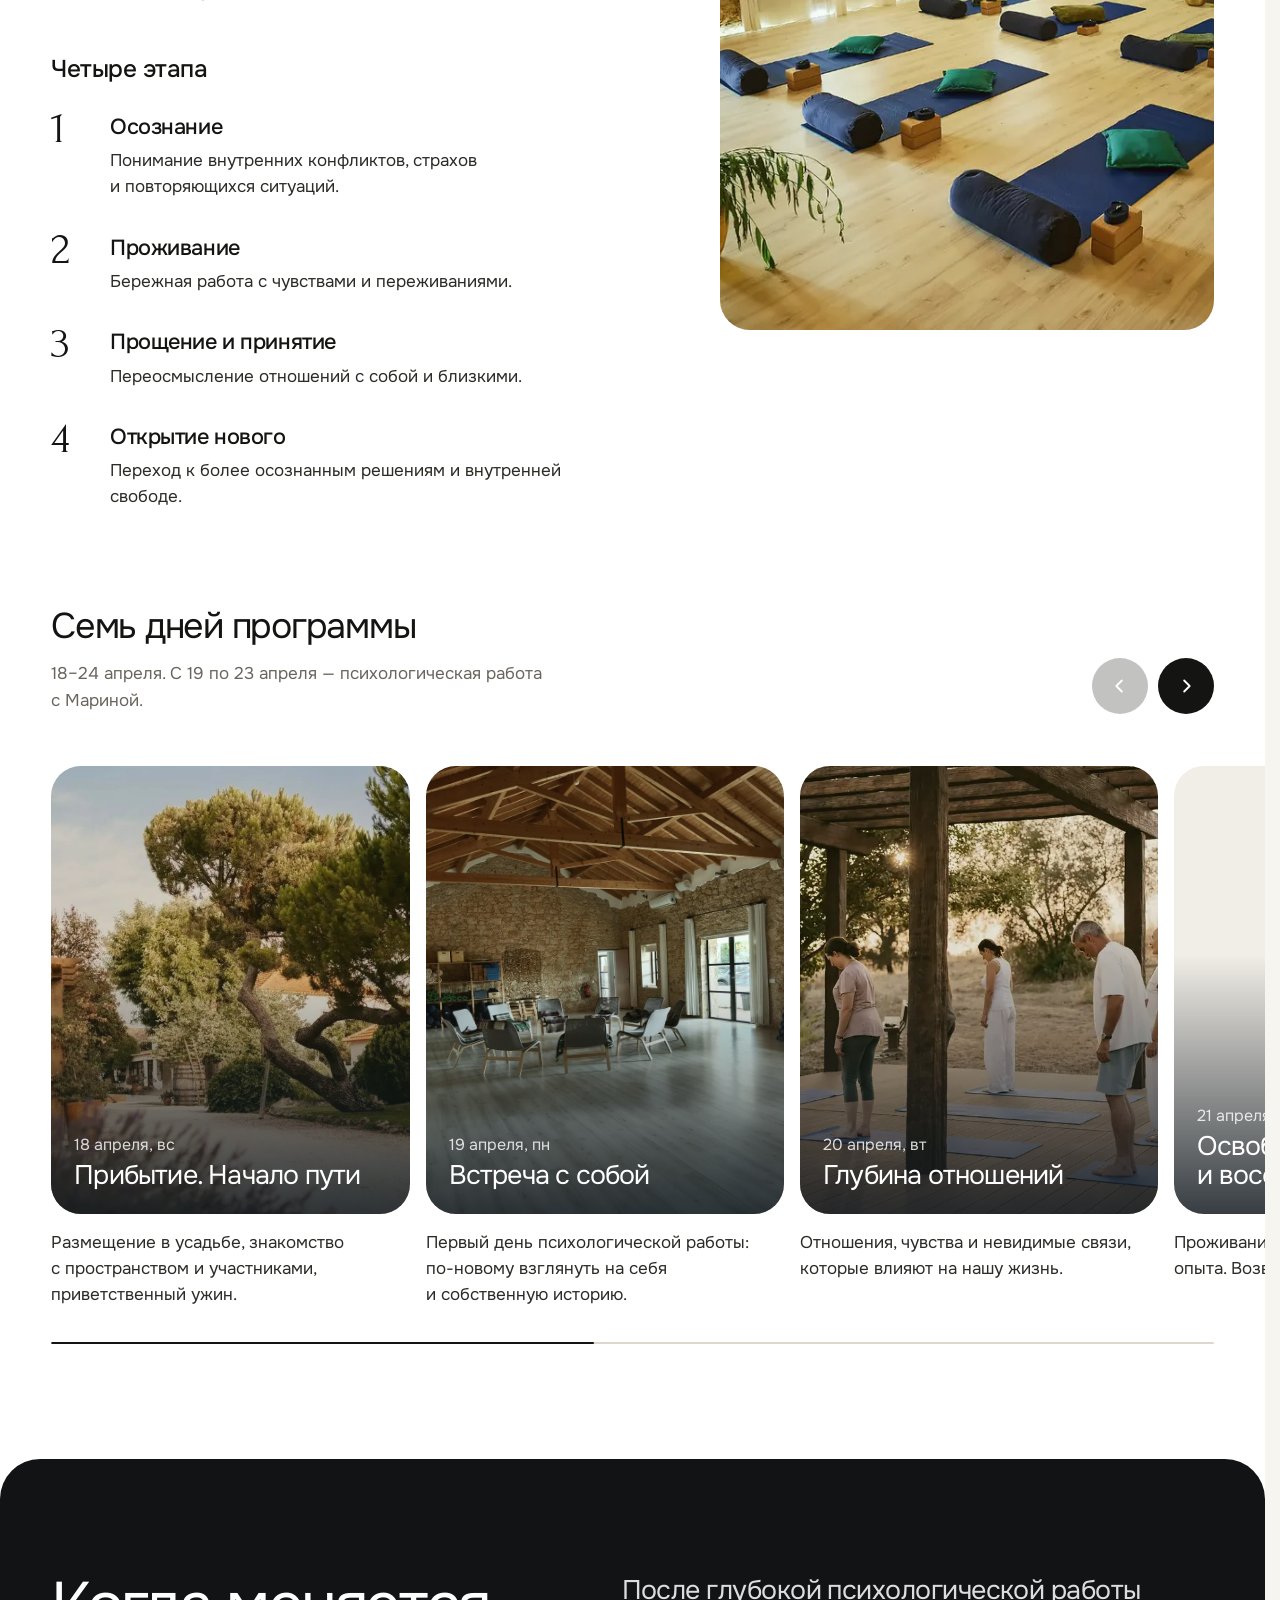
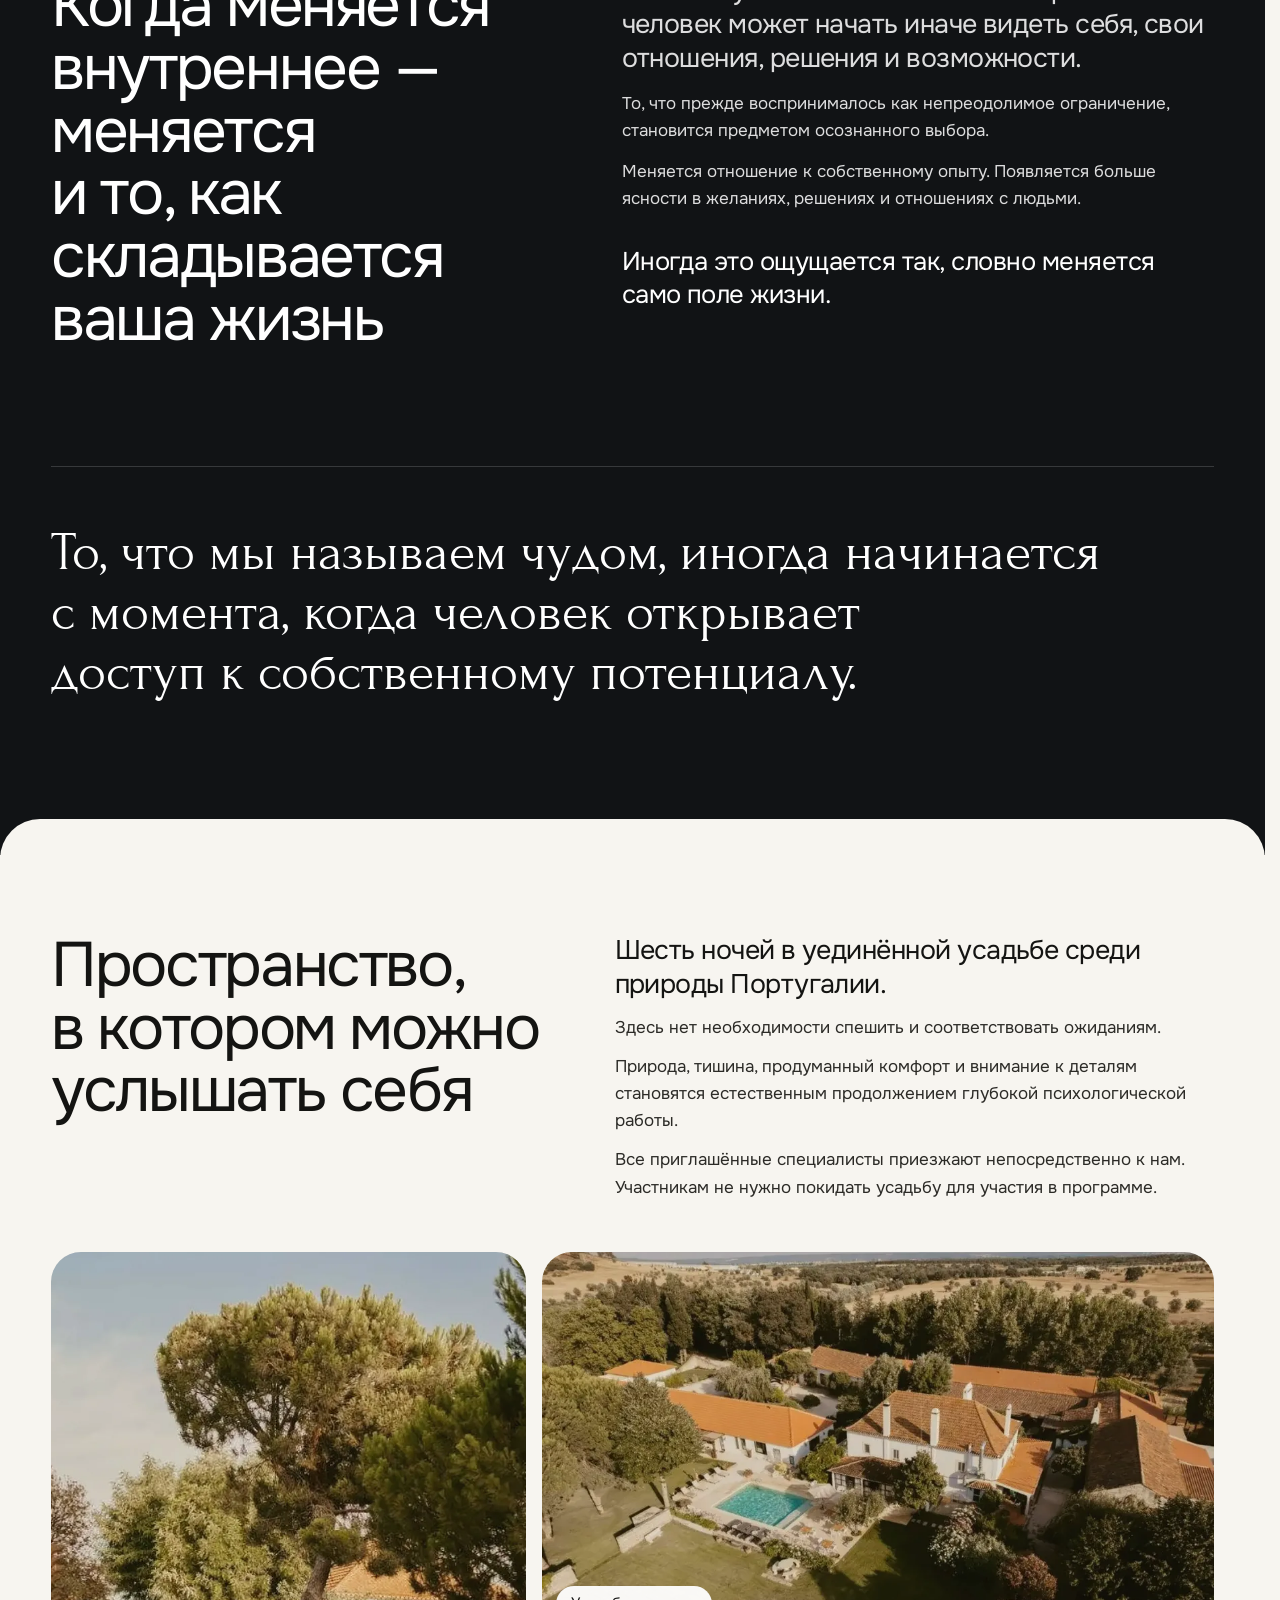
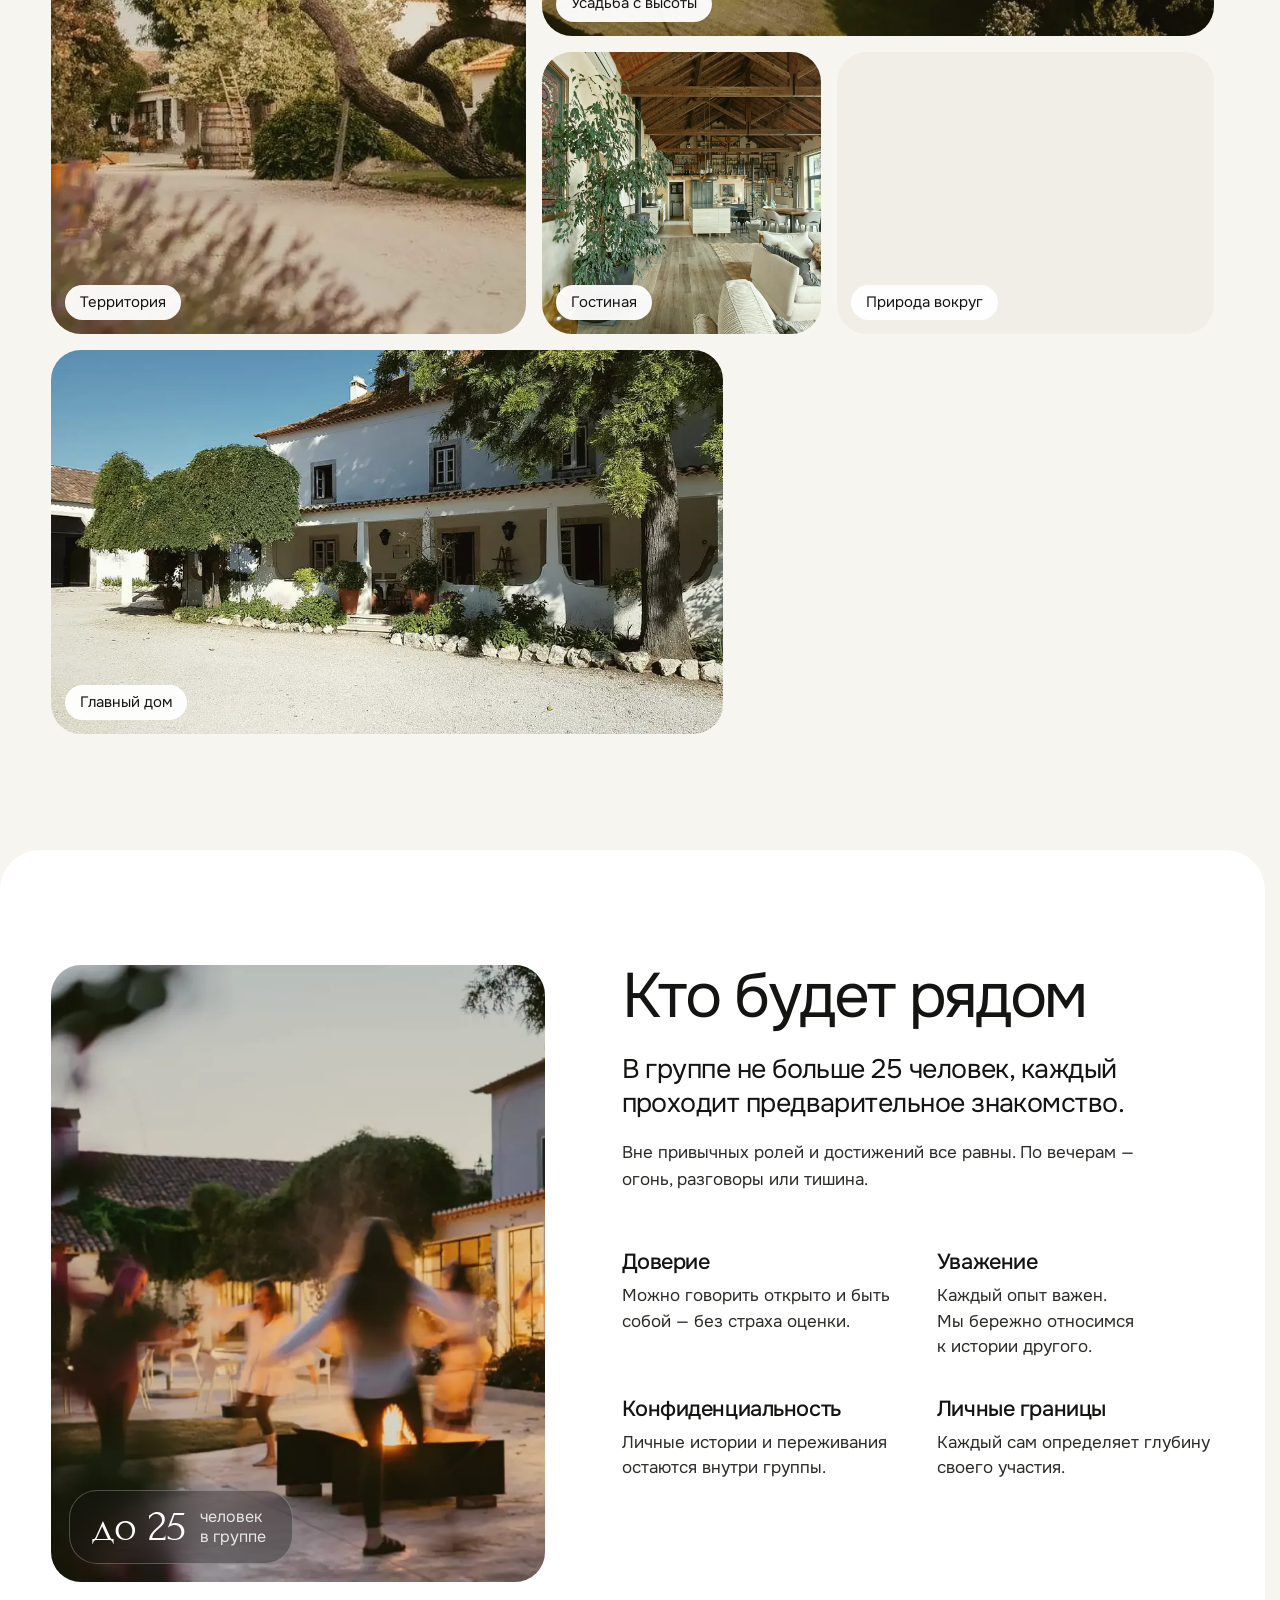
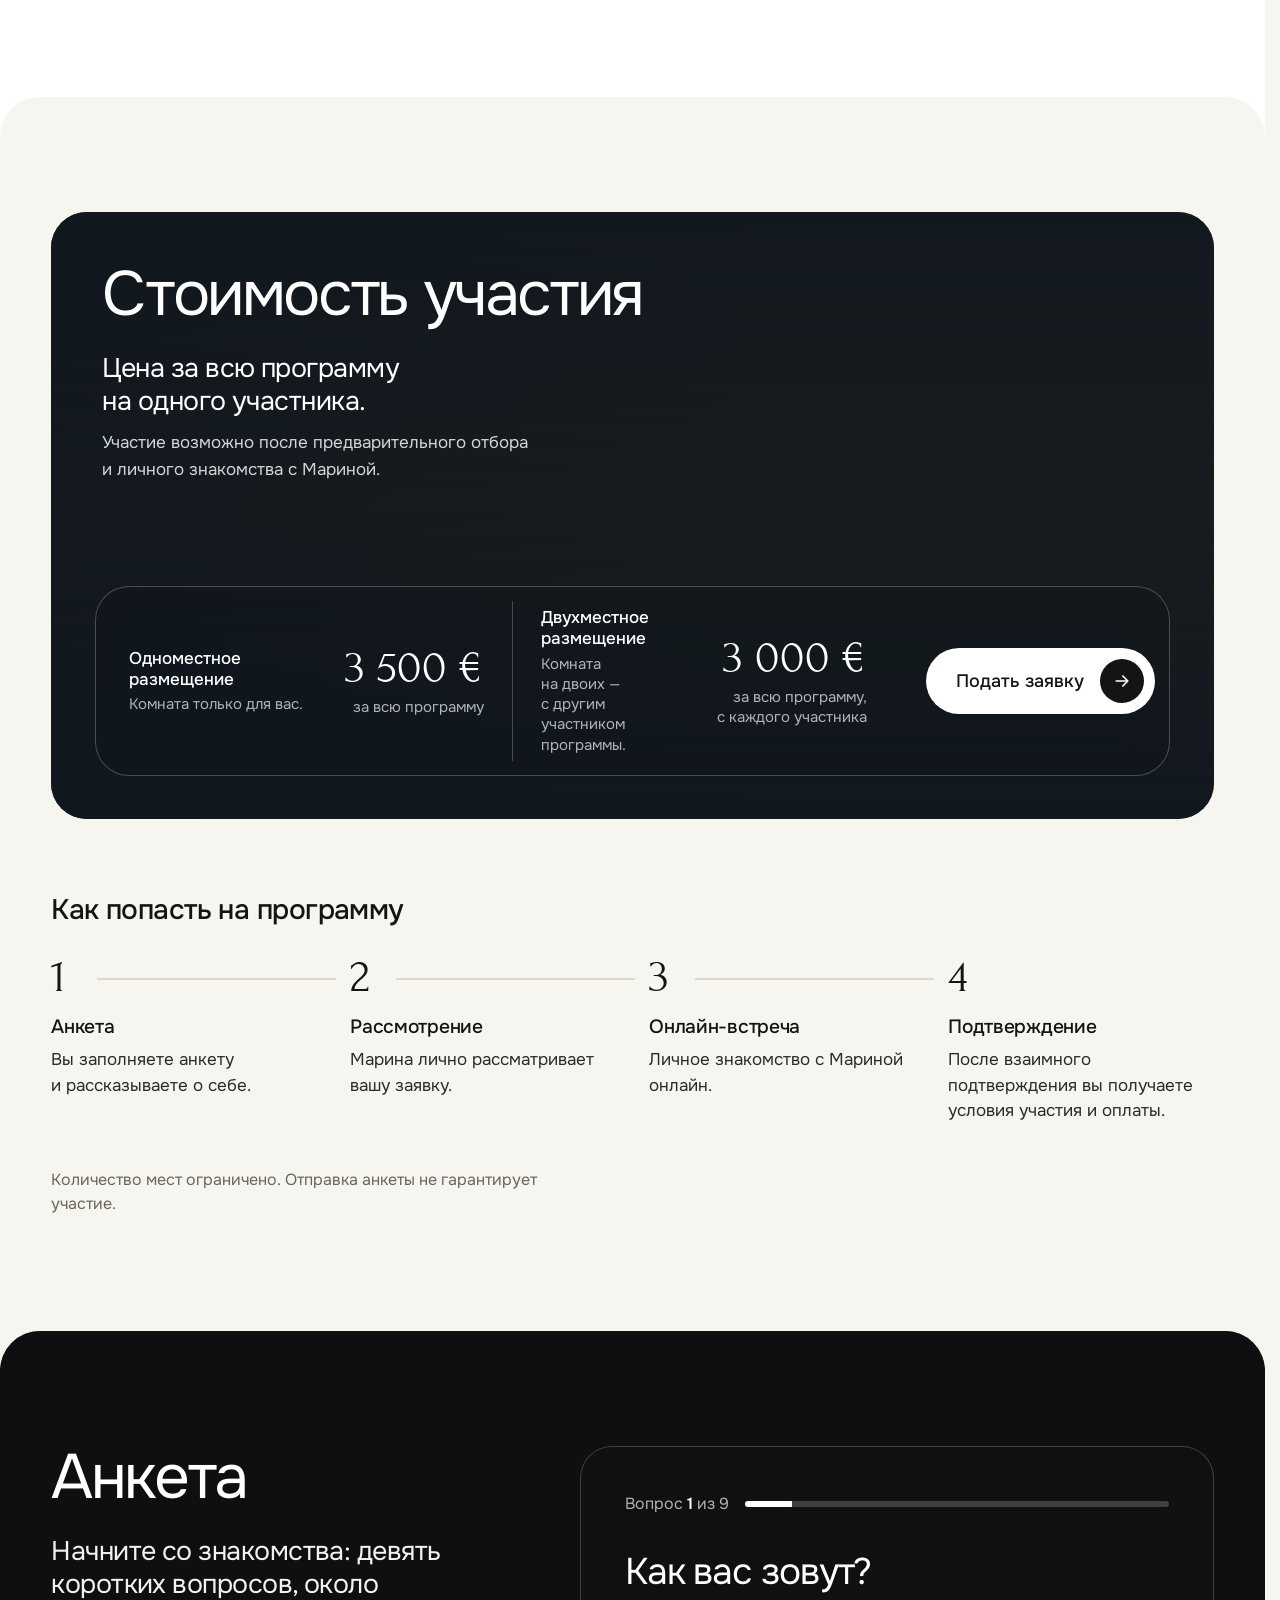
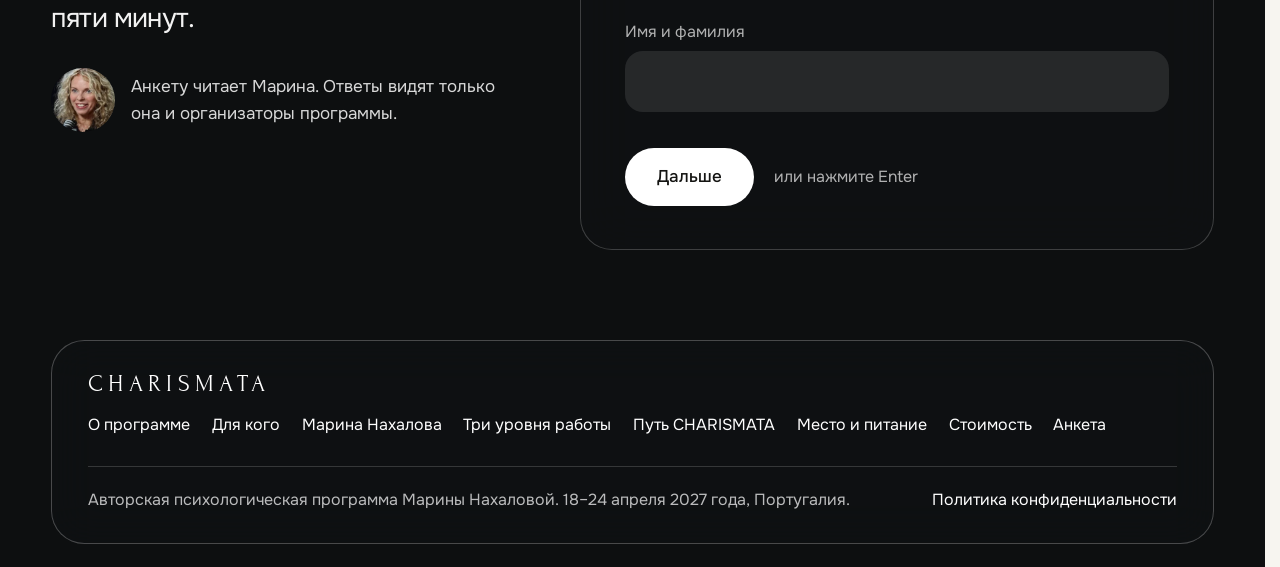
==== commit b91b720c: "Update landing copy per Karina's edits Shorten and tighten text, fix Marina's name, remove the nutri" ====
--- a/index.html
+++ b/index.html
@@ -149,7 +149,7 @@
       <p>Но жизненный опыт, семейные сценарии и бессознательные убеждения могут незаметно ограничивать наши возможности.</p>
       <p><strong>CHARISMATA — пространство глубокой психологической работы,</strong> где авторский метод Марины Нахаловой соединяет исследование личности, семейной истории и межпоколенческих сценариев.</p>
       <p>Здесь мы исследуем не только то, что нас ограничивает, но прежде всего то, что в нас ещё не раскрыто.</p>
-      <p>Цель — помочь человеку открыть доступ к собственным внутренним ресурсам и свободе выбора.</p>
+      <p>Мы помогаем человеку открыть доступ к собственным внутренним ресурсам и свободе выбора.</p>
     </div>
     <div class="about__photos">
       <img src="assets/img/about-hall.webp" width="800" height="1000" alt="Зал для психологической работы: кресла по кругу, каменные стены" loading="lazy" decoding="async">
@@ -166,7 +166,7 @@
       <a class="btn btn--go states__cta" href="apply.html">Подать заявку<i aria-hidden="true"><svg viewBox="0 0 24 24" width="20" height="20"><path d="M5 12h14M13 6l6 6-6 6" fill="none" stroke="currentColor" stroke-width="2" stroke-linecap="round" stroke-linejoin="round"/></svg></i></a>
     </div>
     <ol class="states">
-      <li><h3>Для тех, кто многого достиг, но потерял ощущение смысла</h3><p>У вас есть результаты, признание, опыт, возможно, всё, к чему вы когда-то стремились. Но то, что раньше вдохновляло, больше не приносит радости. Внешне всё благополучно, а внутри всё чаще возникает вопрос: «И это всё?»</p></li>
+      <li><h3>Для тех, кто достиг, но потерял смысл</h3><p>У вас есть результаты, признание, опыт — всё, к чему вы когда-то стремились. Но то, что раньше вдохновляло, больше не радует. Внешне всё благополучно, а внутри всё чаще звучит вопрос: «И это всё?»</p></li>
       <li><h3>Для тех, у кого старое больше не работает, а новое ещё неизвестно</h3><p>Привычные способы решать проблемы, строить отношения и двигаться вперёд перестали помогать. Вы чувствуете, что пришло время перемен, но пока не понимаете, как жить по-новому и с чего начать.</p></li>
       <li><h3>Для тех, кто потерял ориентиры</h3><p>Вы запутались в собственных желаниях, решениях или обстоятельствах. Возможно, переживаете сложный период и больше не понимаете, чего хотите именно вы. Хочется вновь почувствовать почву под ногами и увидеть направление.</p></li>
       <li><h3>Для тех, кто готов к большему масштабу</h3><p>Вы знаете, на что способны, и чувствуете, что впереди гораздо больше возможностей. Новые проекты, творчество, влияние, самореализация. Но что-то невидимое словно удерживает вас в привычных границах.</p></li>
@@ -189,9 +189,7 @@
       <p class="lead">Глубина знаний. Сила опыта. Искусство раскрывать человеческий потенциал.</p>
       <p>Почти два десятилетия Марина исследует, как формируется личность, какие внутренние механизмы влияют на наши решения и что помогает человеку обрести доступ к собственной силе.</p>
       <!-- цифры — из правок 25.11.2026; перед публикацией подтвердить у Марины -->
-      <p>11 лет назад она создала авторскую программу «Истинная Я», которую прошли <b>более 5 000 женщин</b>. Позднее появилась программа «Путь к себе», объединившая <b>около 800 мужчин</b>.</p>
-      <p>За этими цифрами — тысячи человеческих историй: новые отношения, семьи, профессиональные решения, творческие достижения, открытие собственного дела, поиск призвания и внутренней опоры.</p>
-      <p>В основе её работы — профессиональная психология, глубокая терапевтическая работа и системные практики, позволяющие исследовать связи между личным опытом, семейной историей и настоящим.</p>
+      <p>11 лет назад Марина создала авторскую программу «Истинная Я», которую прошли <b>более 5 000 женщин</b>. Позднее появилась программа «Путь к себе», объединившая <b>около 800 мужчин</b>.</p>
       <p class="marina__key">Главное в работе Марины — помочь человеку обнаружить и раскрыть его собственный дар.</p>
     </div>
   </div>
@@ -215,12 +213,6 @@
           <li><a href="https://www.youtube.com/watch?v=67OfUn18Ot0" data-pick="67OfUn18Ot0" target="_blank" rel="noopener"><img src="https://i.ytimg.com/vi/67OfUn18Ot0/mqdefault.jpg" width="320" height="180" alt="" loading="lazy" decoding="async"><span><small>Орхан Мустафаев</small><b>Негативные мысли, тревожность, панические атаки: как справиться?</b></span></a></li>
           <li><a href="https://www.youtube.com/watch?v=49fYBHJXmh8" data-pick="49fYBHJXmh8" target="_blank" rel="noopener"><img src="https://i.ytimg.com/vi/49fYBHJXmh8/mqdefault.jpg" width="320" height="180" alt="" loading="lazy" decoding="async"><span><small>«Новый Мир» с Ниной Серебренниковой</small><b>Одна привычка, которая на самом деле изменит жизнь</b></span></a></li>
         </ol>
-        <details class="more">
-          <summary>Образование</summary>
-          <div class="more__in">
-            <p>Направления подготовки: психология управления, психоаналитическая терапия, схема-терапия, системная семейная терапия и расстановочная работа. Образование и подготовка заняли 15 лет.</p>
-          </div>
-        </details>
       </div>
     </div>
     <p class="team">За CHARISMATA стоит команда единомышленников, объединённых общей идеей — создать пространство для глубокой внутренней работы, где профессионализм, атмосфера и внимание к каждой детали помогают человеку сосредоточиться на самом главном — на себе.</p>
@@ -235,15 +227,15 @@
     <ol class="levels">
       <li>
         <div class="levels__name"><span aria-hidden="true">01</span><h3>Личность</h3><small>Личная история</small></div>
-        <div class="levels__text"><p>Наш жизненный опыт, особенно полученный в детстве и юности, формирует убеждения и привычные способы взаимодействия с миром. Со временем мы начинаем воспринимать их как единственно возможную норму.</p><p>Исследование и проработка личных сценариев помогают освободиться от ограничений прошлого, раскрыть свою индивидуальность и обрести свободу выбора.</p></div>
+        <div class="levels__text"><p>Наш жизненный опыт, особенно полученный в детстве и юности, формирует убеждения и привычные способы взаимодействия с миром. Со временем мы начинаем воспринимать их как единственно возможную норму.</p><p>Исследование и проработка личных сценариев помогут освободиться от ограничений прошлого, раскрыть свою индивидуальность и обрести свободу выбора.</p></div>
       </li>
       <li>
         <div class="levels__name"><span aria-hidden="true">02</span><h3>Семья</h3><small>Отношения с родителями</small></div>
-        <div class="levels__text"><p>От родителей мы наследуем не только генетические особенности, но и усваиваем модели отношений, убеждения и представления о себе и мире. Они во многом влияют на наше чувство безопасности, уверенность и жизненные решения.</p><p>Работа с семейными сценариями помогает освободить внутреннюю силу, обрести опору в себе и начать строить собственную жизнь.</p></div>
+        <div class="levels__text"><p>От родителей мы наследуем не только генетические особенности, но и усваиваем модели отношений, убеждения и представления о себе и мире. Они во многом влияют на наше чувство безопасности, уверенность и жизненные решения.</p><p>Работа с семейными сценариями освободит внутреннюю силу, даст опору и поможет начать строить собственную жизнь.</p></div>
       </li>
       <li>
         <div class="levels__name"><span aria-hidden="true">03</span><h3>Род</h3><small>История поколений</small></div>
-        <div class="levels__text"><p>Из поколения в поколение передаются семейные убеждения, модели поведения и способы преодоления трудностей. Часто мы неосознанно следуем этим сценариям, даже когда они больше не соответствуют нашей жизни.</p><p>Исследование родовой истории помогает сохранить её силу и ценность, освободиться от ограничивающих установок и вернуть себе право жить по собственному выбору.</p></div>
+        <div class="levels__text"><p>Из поколения в поколение передаются семейные убеждения, модели поведения и способы преодоления трудностей. Часто мы неосознанно следуем этим сценариям, даже когда они больше не соответствуют нашей жизни.</p><p>Исследование родовой истории сохранит её силу и ценность, освободит от ограничивающих установок и вернёт право жить по собственному выбору.</p></div>
       </li>
     </ol>
   </div>
@@ -298,29 +290,8 @@
       <p>То, что прежде воспринималось как непреодолимое ограничение, становится предметом осознанного выбора.</p>
       <p>Меняется отношение к собственному опыту. Появляется больше ясности в желаниях, решениях и отношениях с людьми.</p>
       <p class="change__field">Иногда это ощущается так, словно меняется само поле жизни.</p>
-      <p>Человек начинает замечать возможности, которых раньше не видел, по-другому выстраивать отношения, принимать решения, на которые прежде не решался, и открывать новые направления для своего развития.</p>
-      <p>Для кого-то это новый этап в отношениях и семье. Для других — раскрытие творческого потенциала, профессиональные решения, новые идеи или возможность выйти за пределы привычного масштаба.</p>
     </div>
     <p class="change__big">То, что мы называем чудом, иногда начинается с момента, когда человек открывает доступ к собственному потенциалу.</p>
-  </div>
-</section>
-
-<!-- Дополнительные практики — отдельный блок; фото практик пришлёт Карина -->
-<section class="sheet sheet--warm" id="extras">
-  <div class="wrap practices">
-    <div class="practices__head">
-      <h2>Дополнительные практики</h2>
-      <p>Дополняют основную работу с Мариной.</p>
-    </div>
-    <ul class="practices__list">
-        <li>Дыхательные практики</li>
-        <li>Звукотерапия</li>
-        <li>Церемония какао</li>
-        <li>Ритуал огня</li>
-        <li>Йога для желающих</li>
-        <li>Вечера у огня</li>
-        <li>Заключительный гала-ужин</li>
-    </ul>
   </div>
 </section>
 
@@ -330,9 +301,9 @@
       <h2>Пространство, в котором можно услышать себя</h2>
       <div>
         <p class="lead">Шесть ночей в уединённой усадьбе среди природы Португалии.</p>
-        <p>Здесь нет необходимости спешить, соответствовать ожиданиям или постоянно оставаться в привычных социальных ролях.</p>
+        <p>Здесь нет необходимости спешить и соответствовать ожиданиям.</p>
         <p>Природа, тишина, продуманный комфорт и внимание к деталям становятся естественным продолжением глубокой психологической работы.</p>
-        <p>Все приглашённые специалисты приезжают непосредственно к нам. Участникам не нужно покидать усадьбу для участия в программе и дополнительных практиках.</p>
+        <p>Все приглашённые специалисты приезжают непосредственно к нам. Участникам не нужно покидать усадьбу для участия в программе.</p>
       </div>
     </div>
     <!-- Фото площадки. Люди на снимках — не участники CHARISMATA, права проверить -->
@@ -343,15 +314,6 @@
         <figure><img src="assets/img/est-living-1000.webp" srcset="assets/img/est-living-1000.webp 1000w, assets/img/est-living.webp 2000w" sizes="(max-width: 900px) 82vw, 24vw" width="1000" height="1000" alt="Гостиная с деревянными балками и светлыми диванами" loading="lazy" decoding="async"><figcaption>Гостиная</figcaption></figure>
         <figure><img src="assets/img/st-horses-1000.webp" srcset="assets/img/st-horses-1000.webp 1000w, assets/img/st-horses.webp 1600w" sizes="(max-width: 900px) 82vw, 32vw" width="1600" height="1100" alt="Лошади на лугу на рассвете" loading="lazy" decoding="async"><figcaption>Природа вокруг</figcaption></figure>
         <figure><img src="assets/img/est-facade-1000.webp" srcset="assets/img/est-facade-1000.webp 1000w, assets/img/est-facade.webp 2000w" sizes="(max-width: 900px) 82vw, 54vw" width="1000" height="562" alt="Главный дом усадьбы: белые стены и черепичная крыша" loading="lazy" decoding="async"><figcaption>Главный дом</figcaption></figure>
-      </div>
-      <div class="food">
-        <h3>Питание как часть заботы о себе</h3>
-        <div>
-          <p>На протяжении CHARISMATA мы предлагаем преимущественно растительное питание из свежих фермерских продуктов.</p>
-          <p>В основе меню — сезонные овощи, фрукты, зелень, крупы и другие натуральные продукты.</p>
-          <p>Для участников, предпочитающих животный белок, по предварительному запросу будет возможность дополнить рацион рыбой или белым мясом, при подтверждении этой опции площадкой.</p>
-          <p>Питание — не строгая диета, а ещё один способ позаботиться о себе во время насыщенной психологической программы.</p>
-        </div>
       </div>
     </div>
   </div>
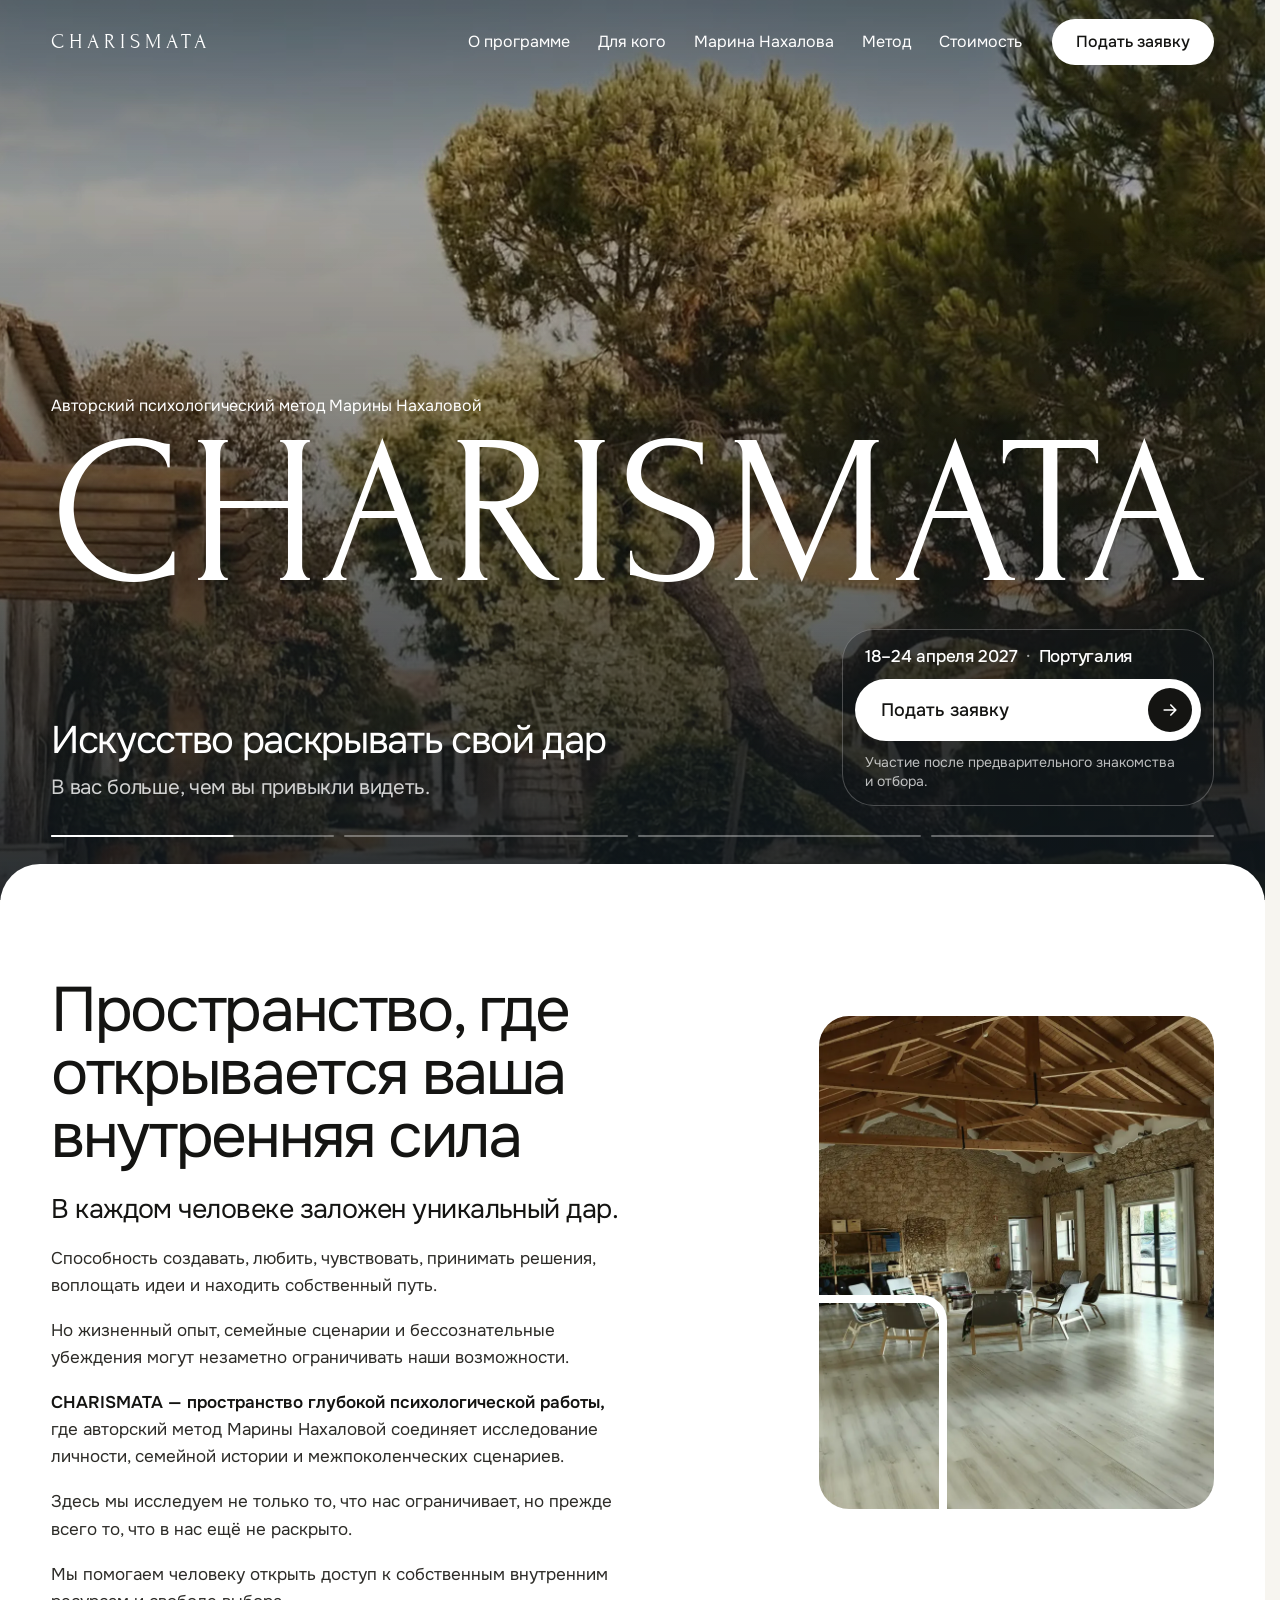
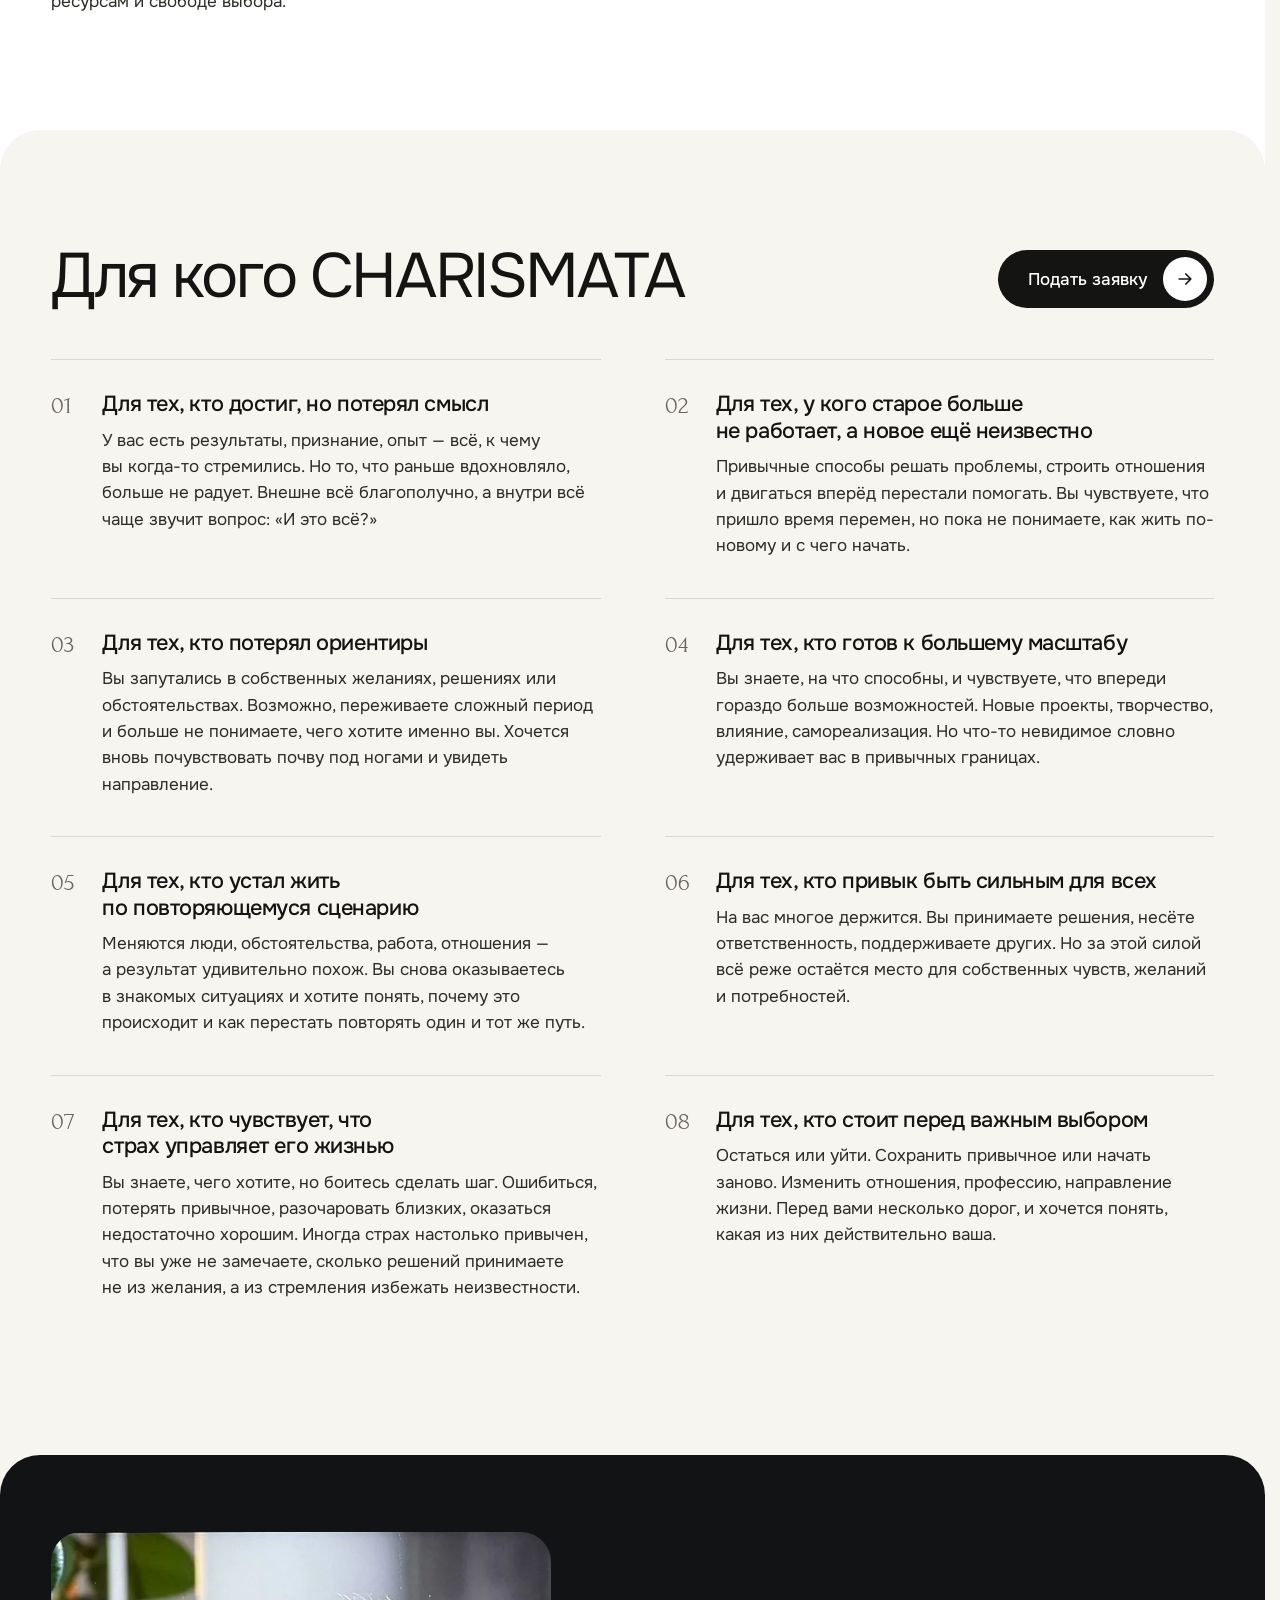
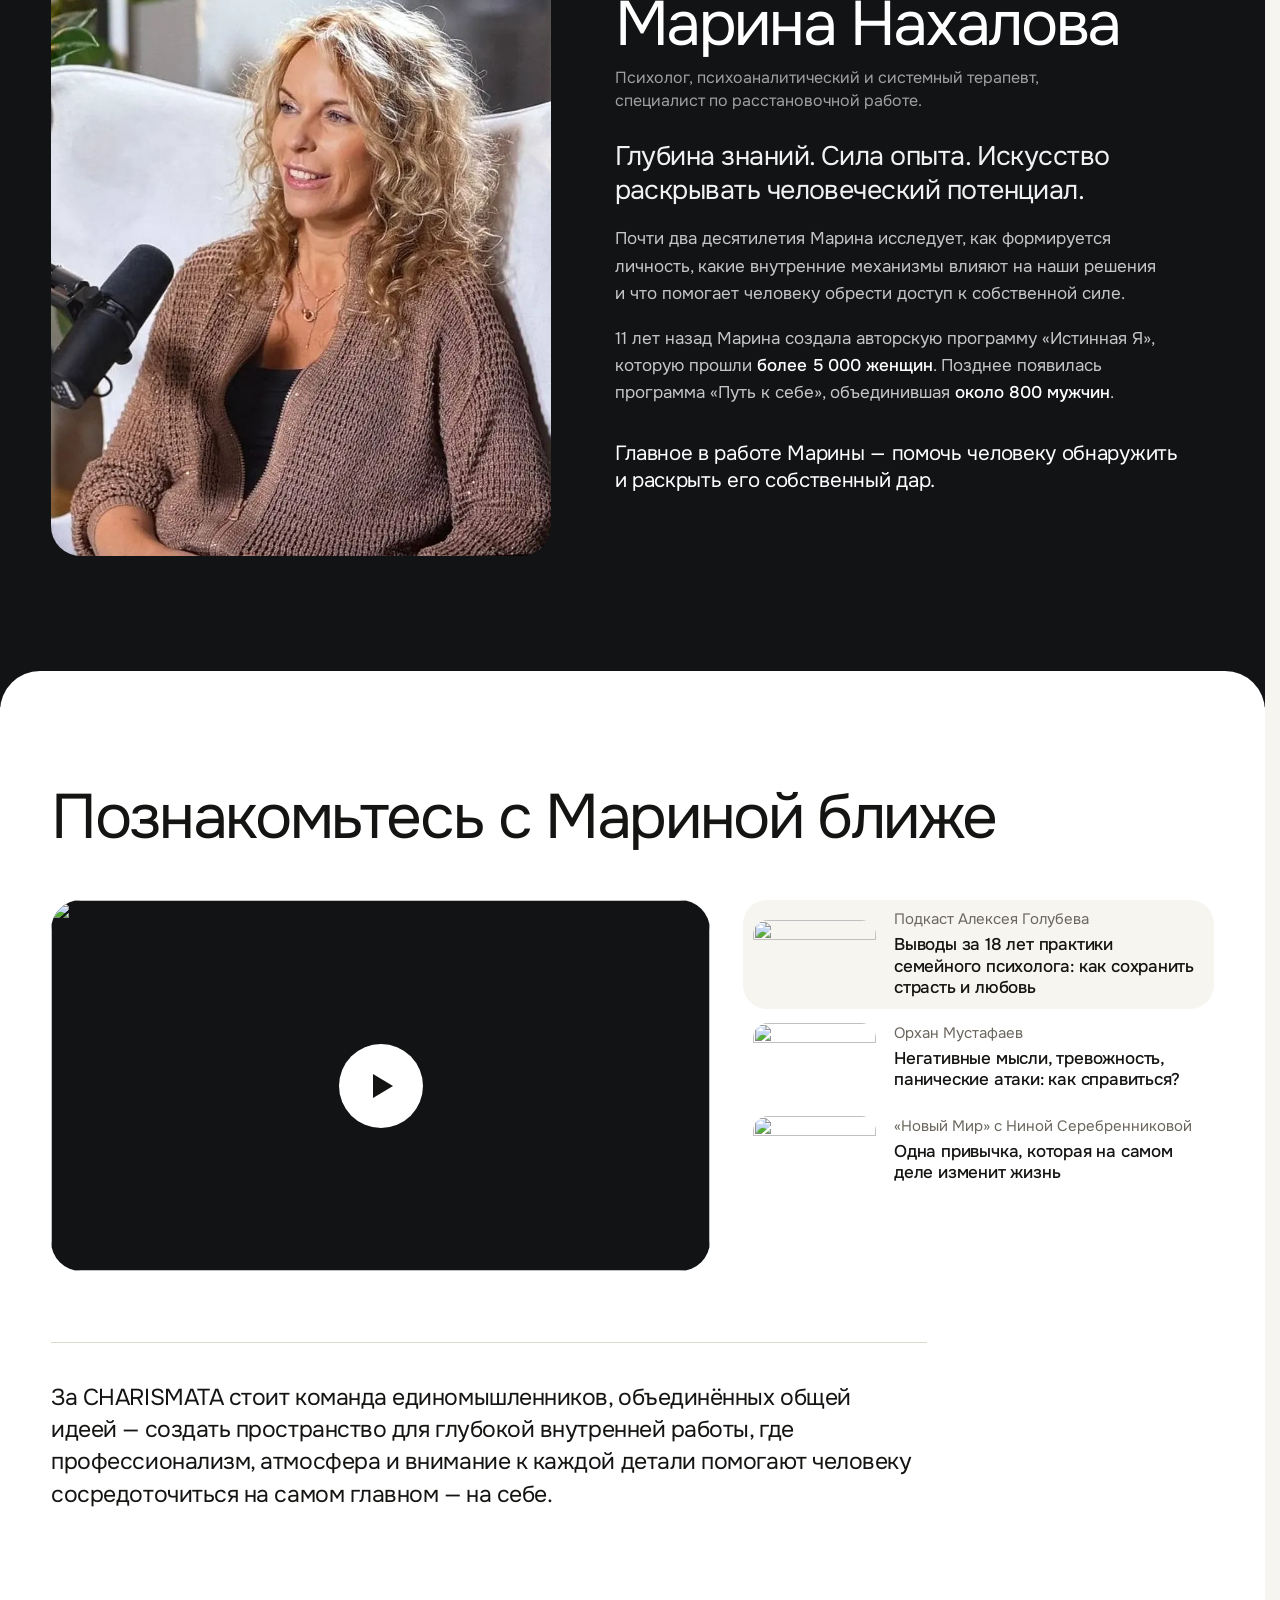
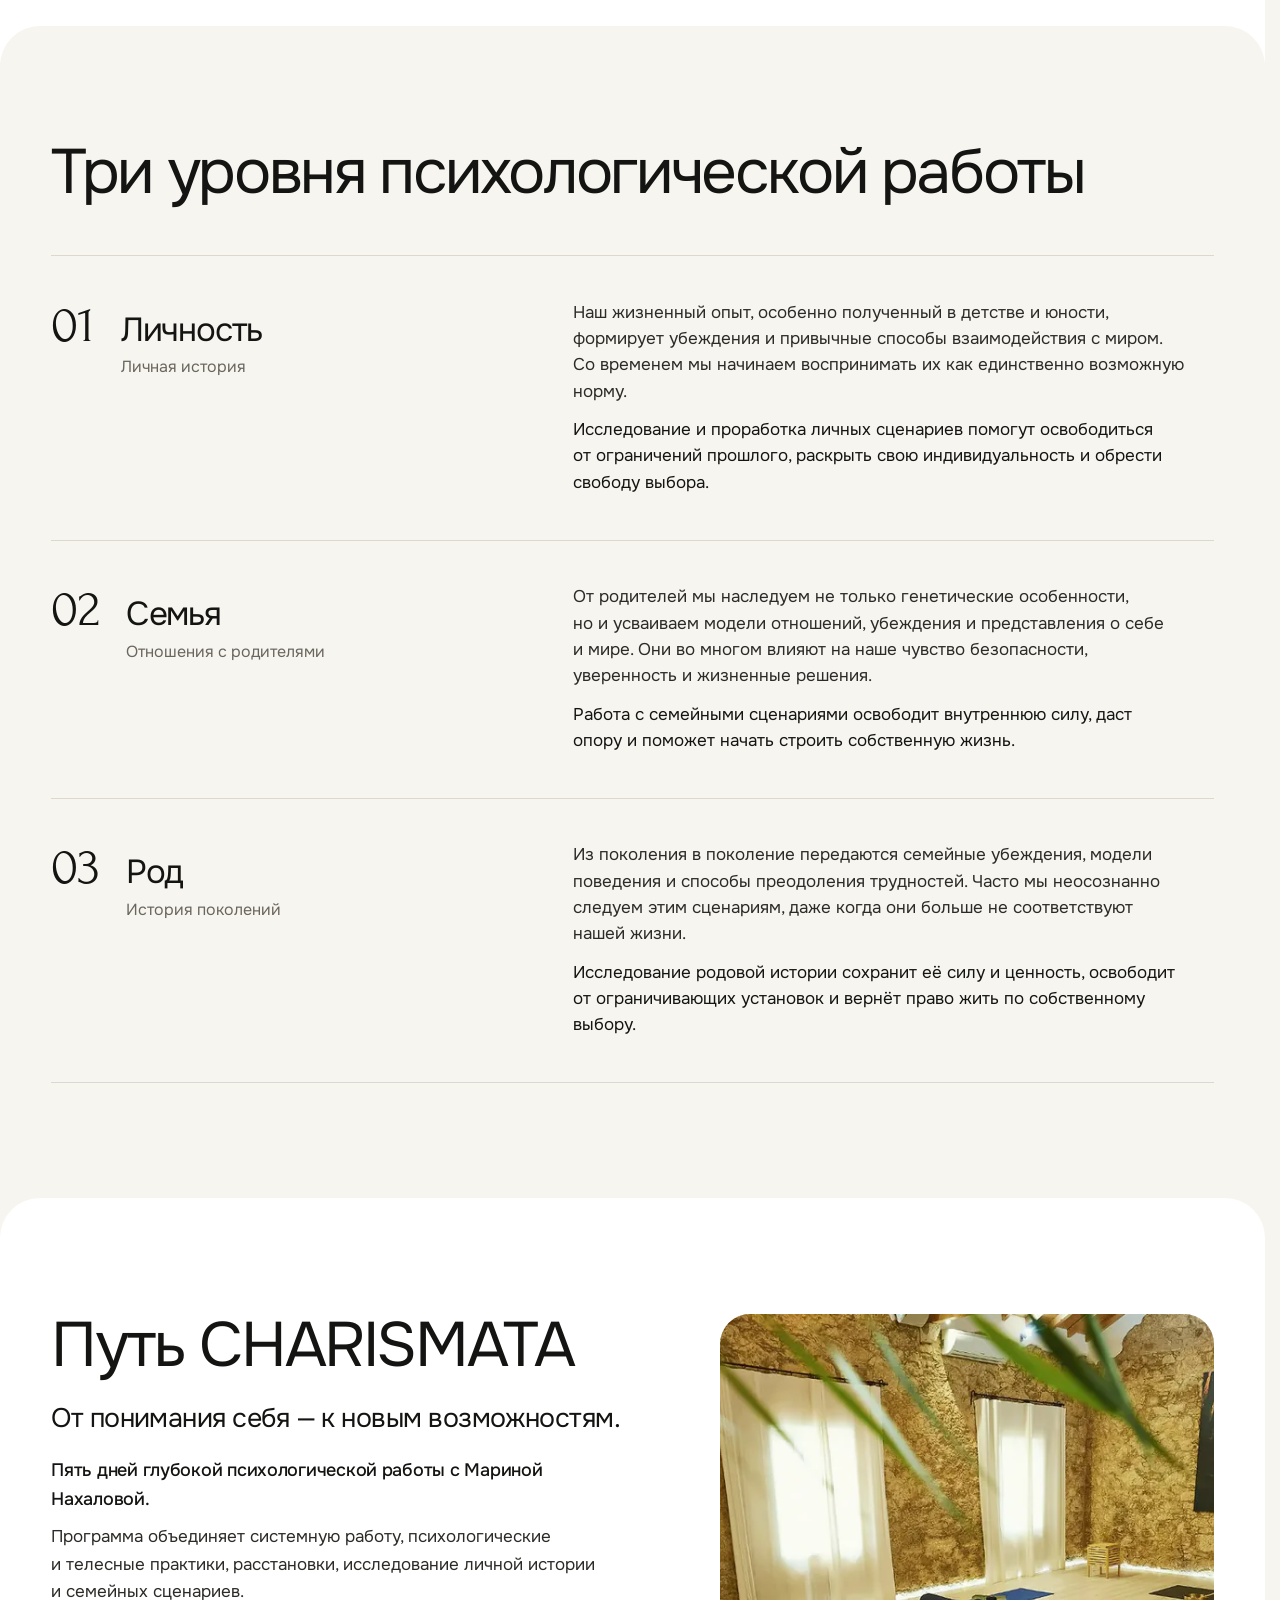
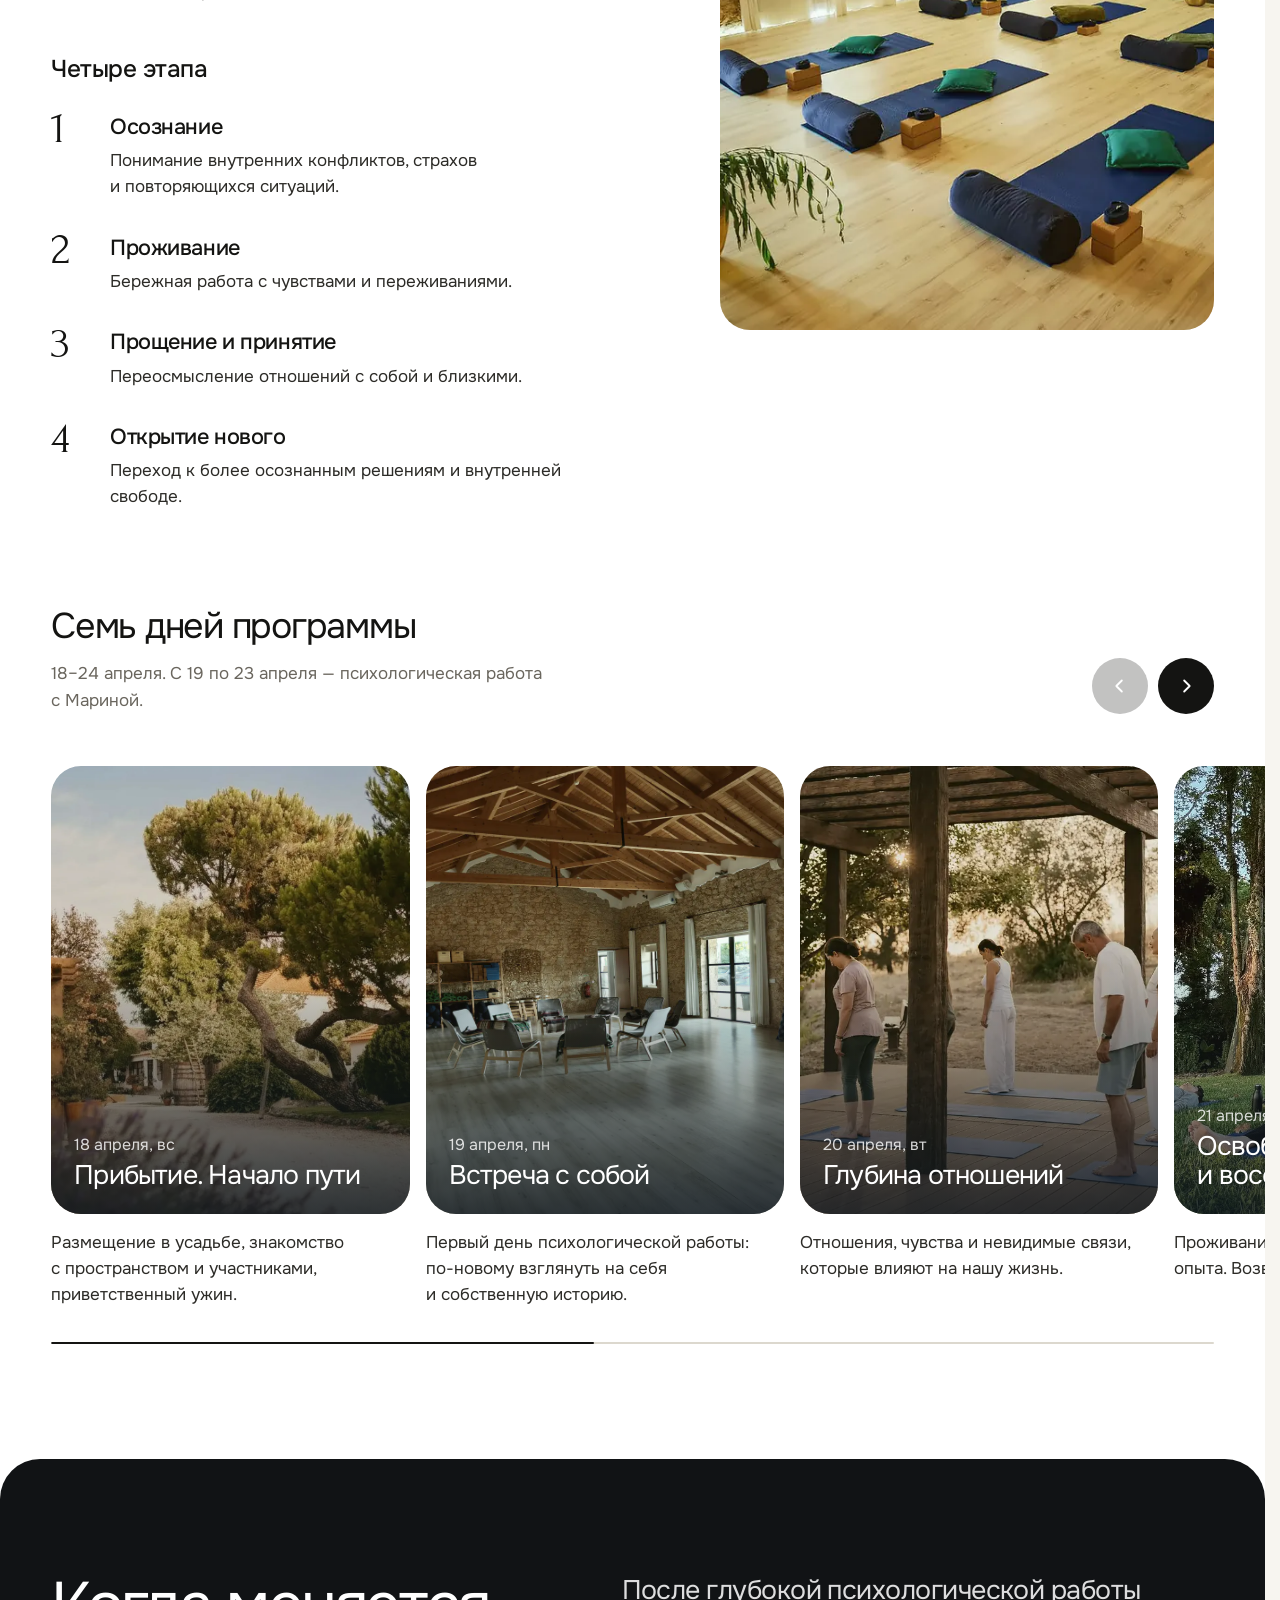
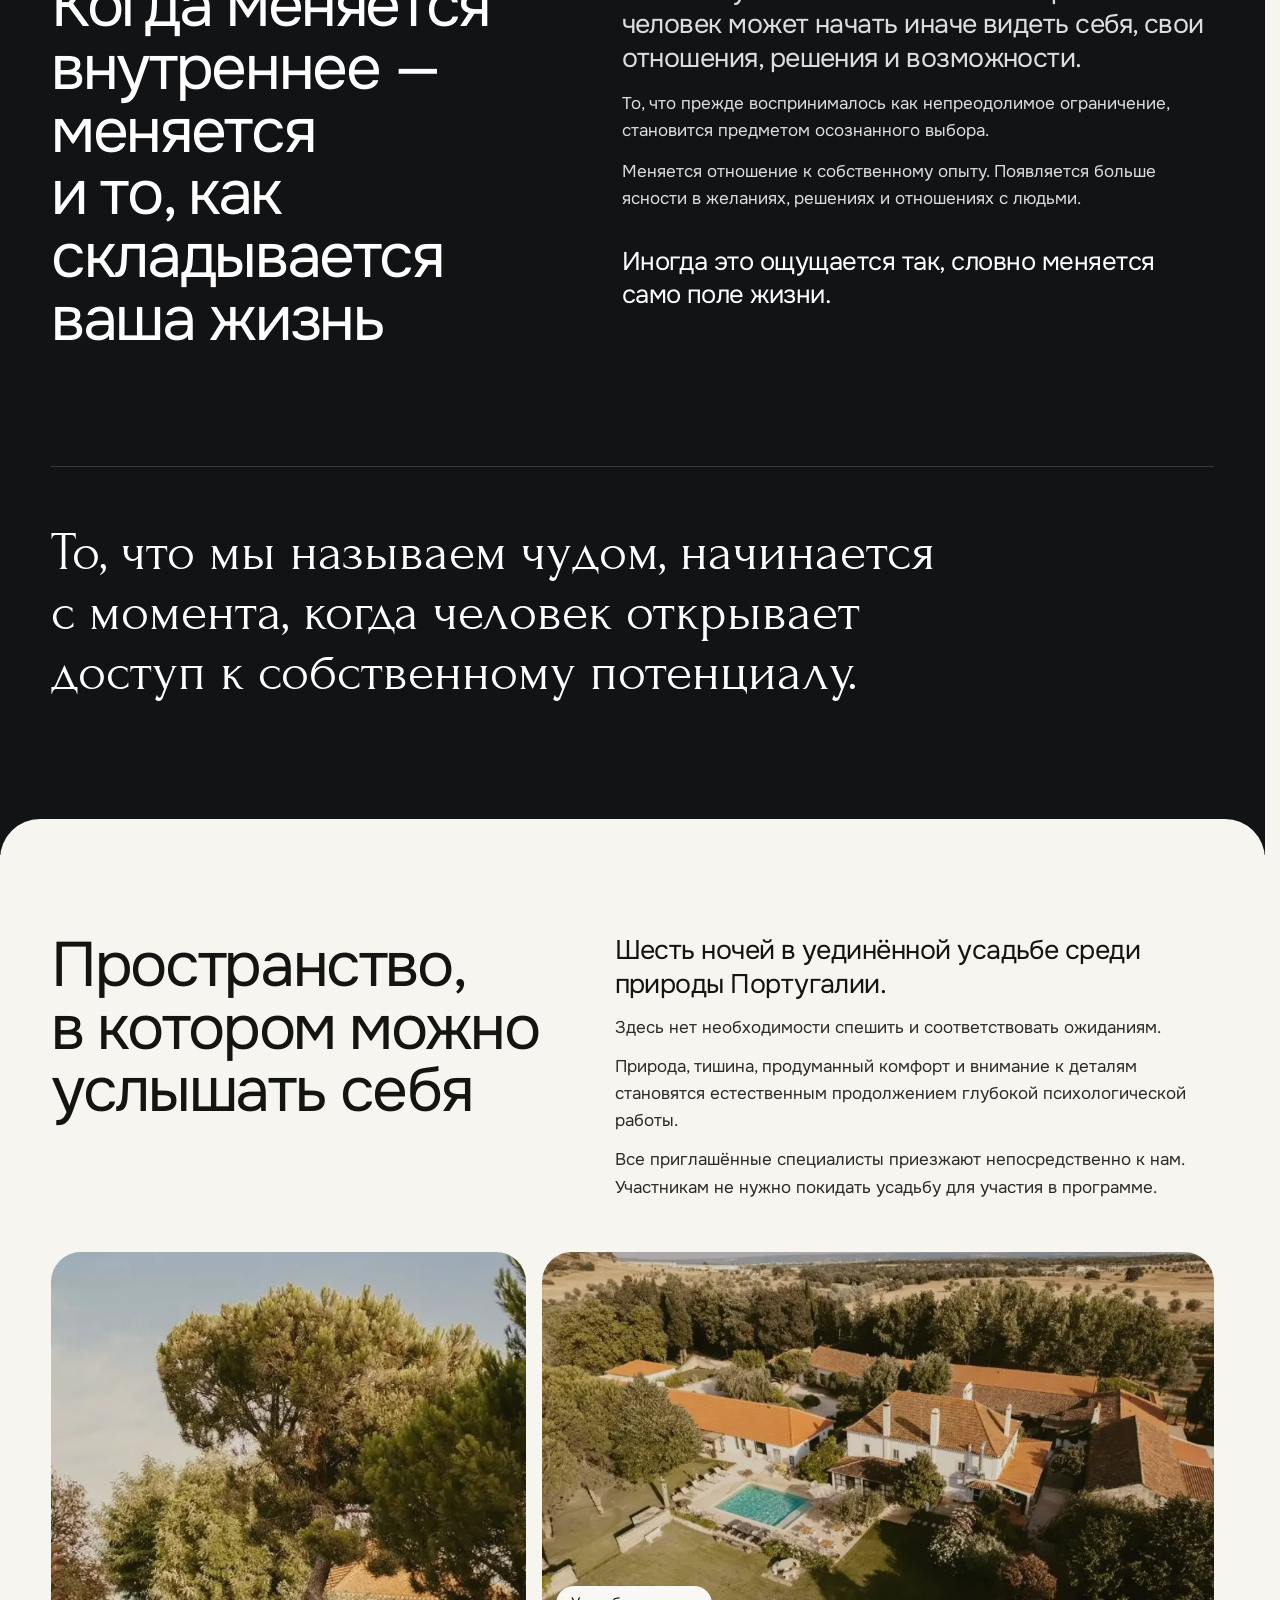
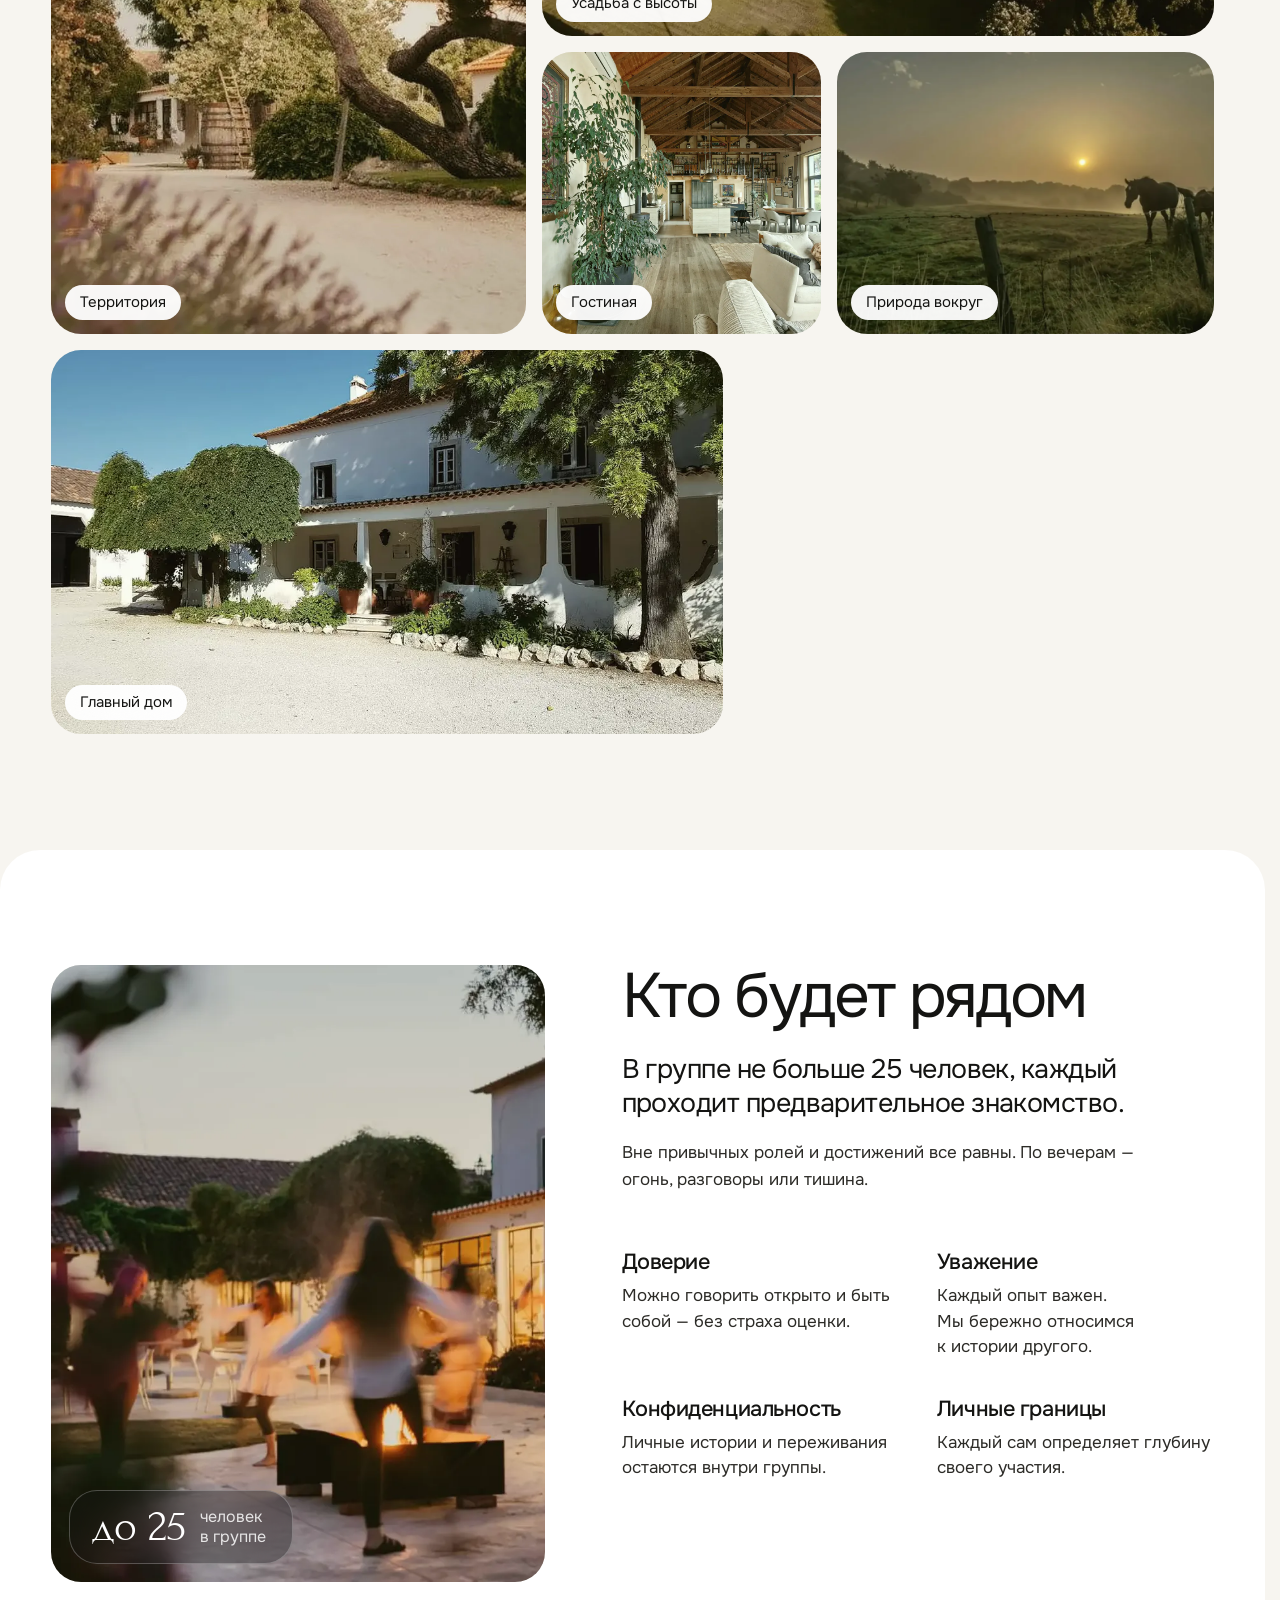
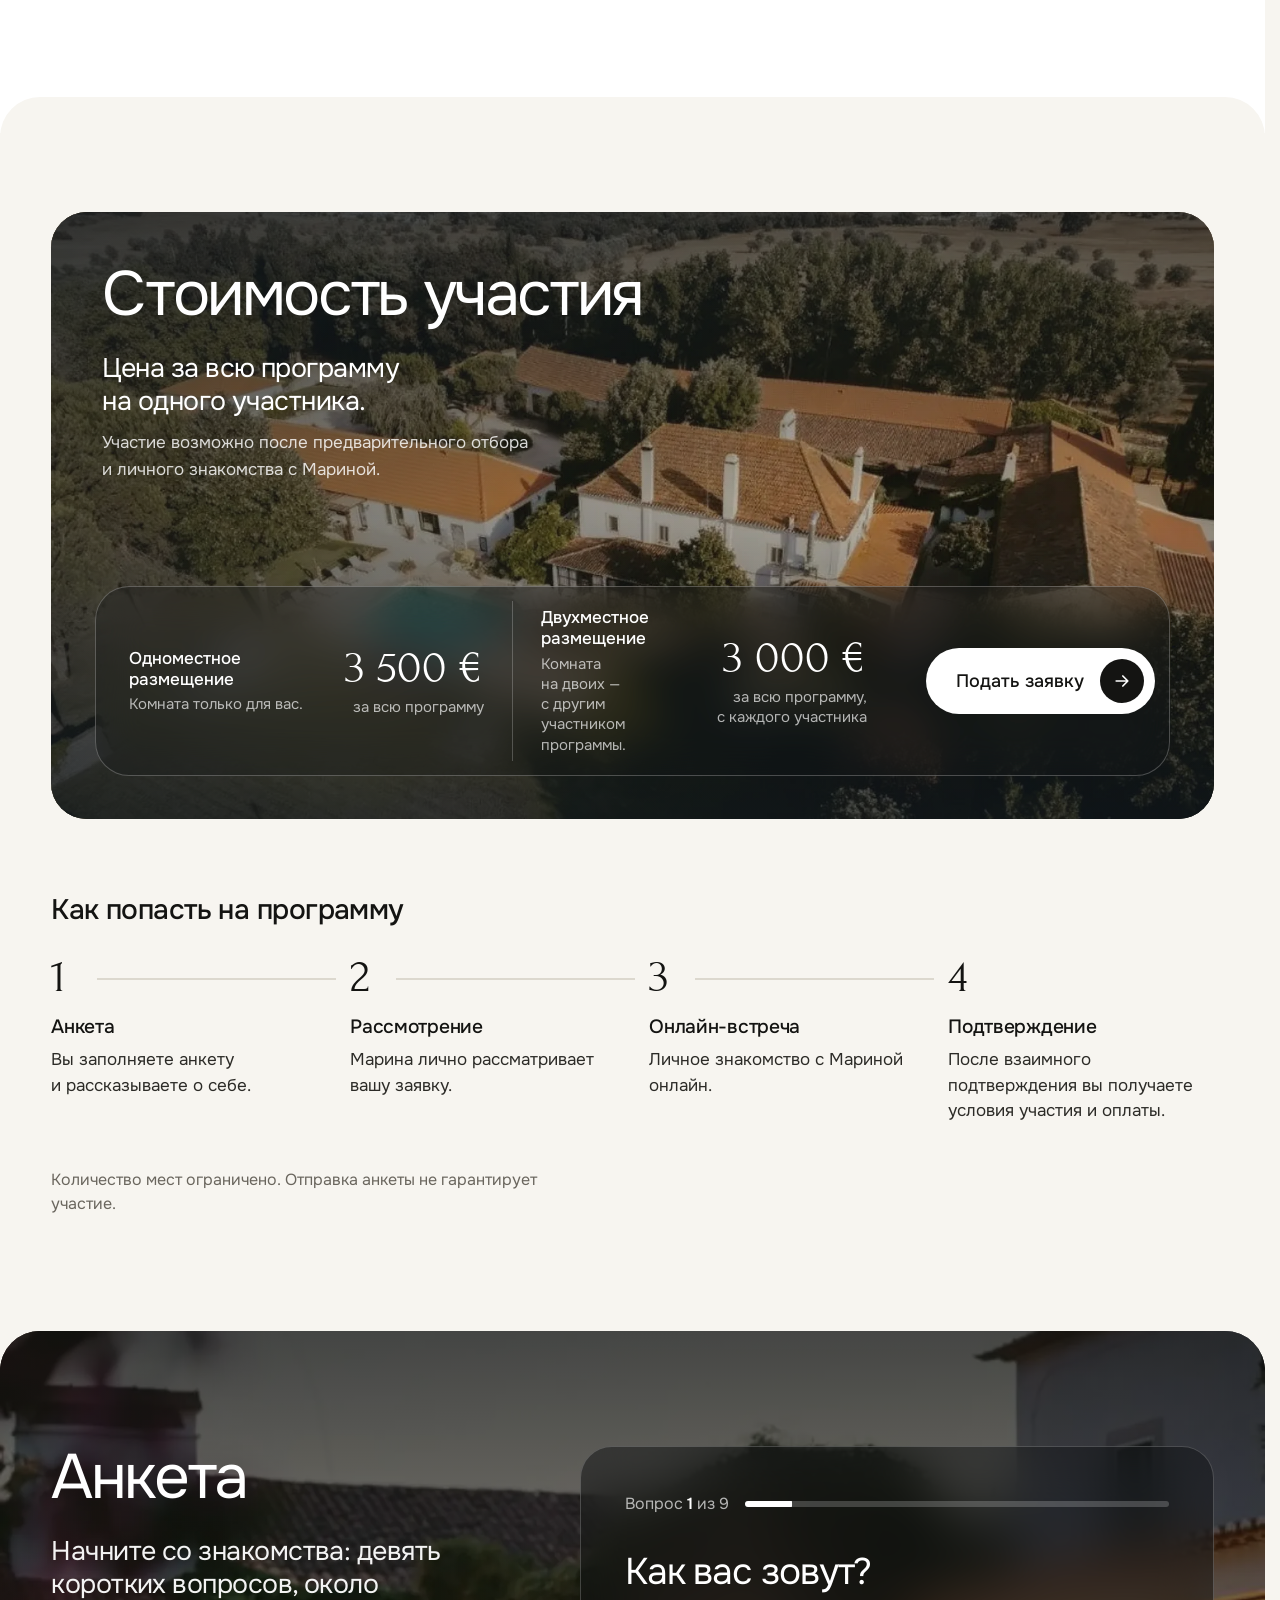
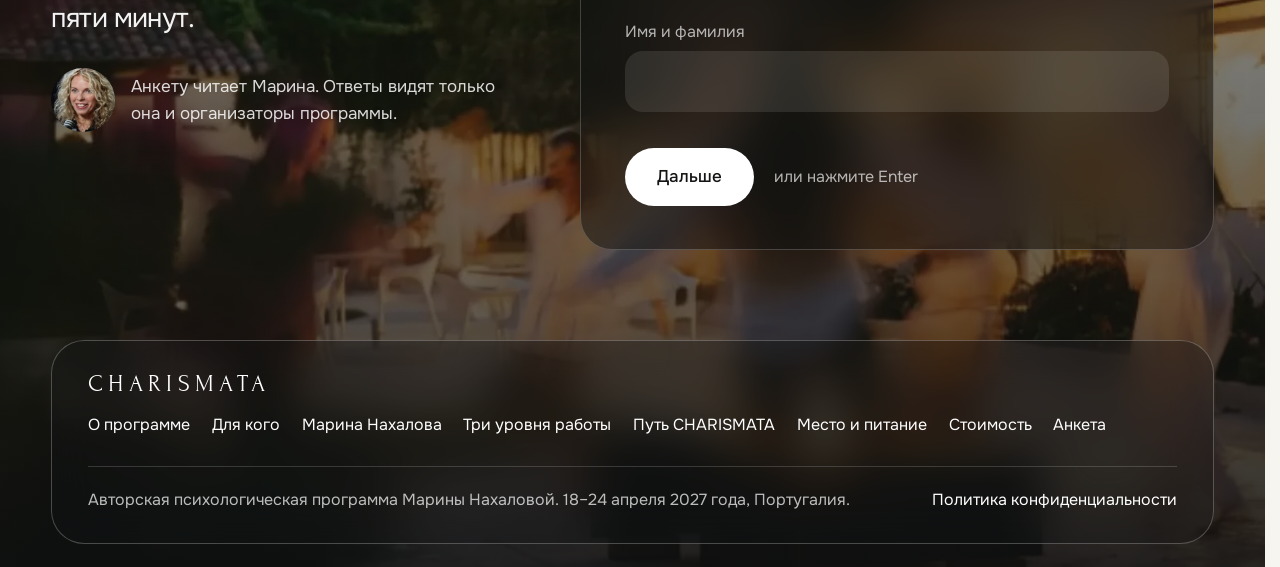
==== commit 0d977622: "Remove 'иногда' from the miracle sentence Co-Authored-By: Claude Haiku 5.5 <noreply@anthropic.com> C" ====
--- a/index.html
+++ b/index.html
@@ -291,7 +291,7 @@
       <p>Меняется отношение к собственному опыту. Появляется больше ясности в желаниях, решениях и отношениях с людьми.</p>
       <p class="change__field">Иногда это ощущается так, словно меняется само поле жизни.</p>
     </div>
-    <p class="change__big">То, что мы называем чудом, иногда начинается с момента, когда человек открывает доступ к собственному потенциалу.</p>
+    <p class="change__big">То, что мы называем чудом, начинается с момента, когда человек открывает доступ к собственному потенциалу.</p>
   </div>
 </section>
 
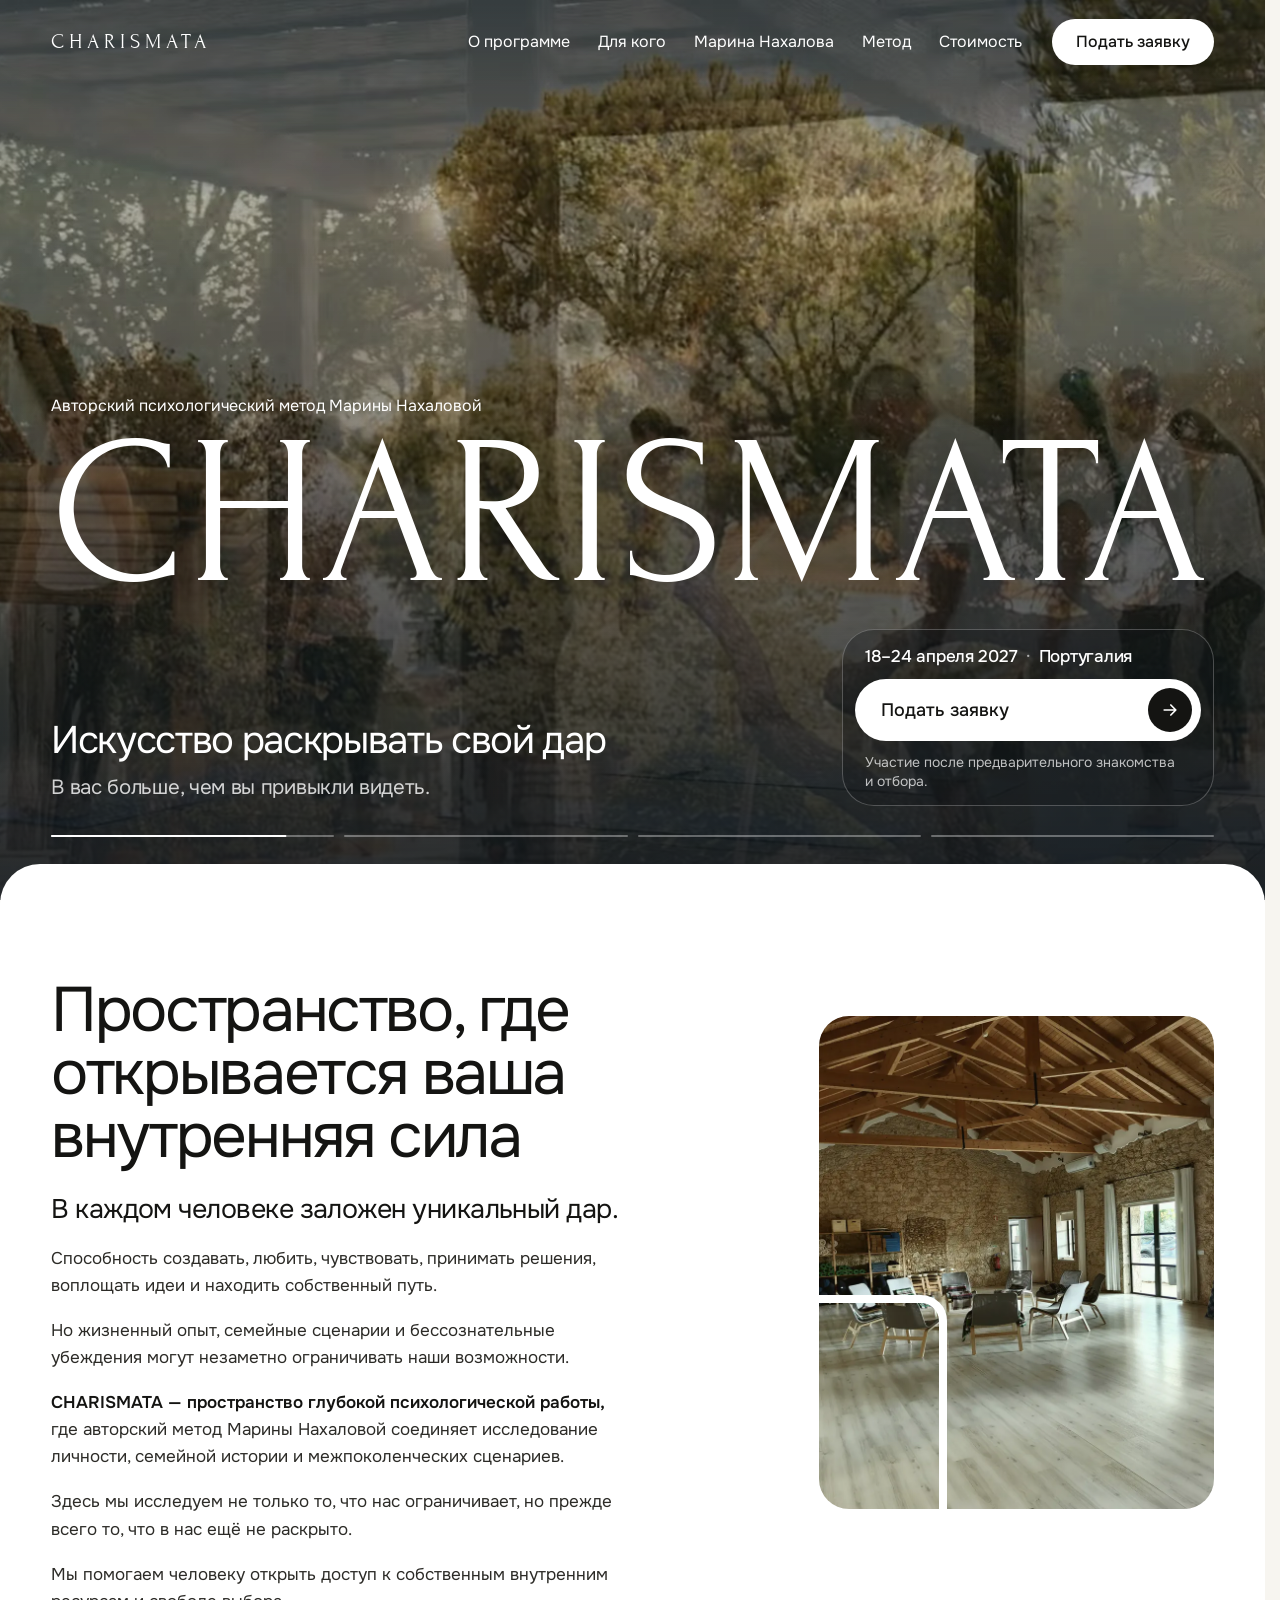
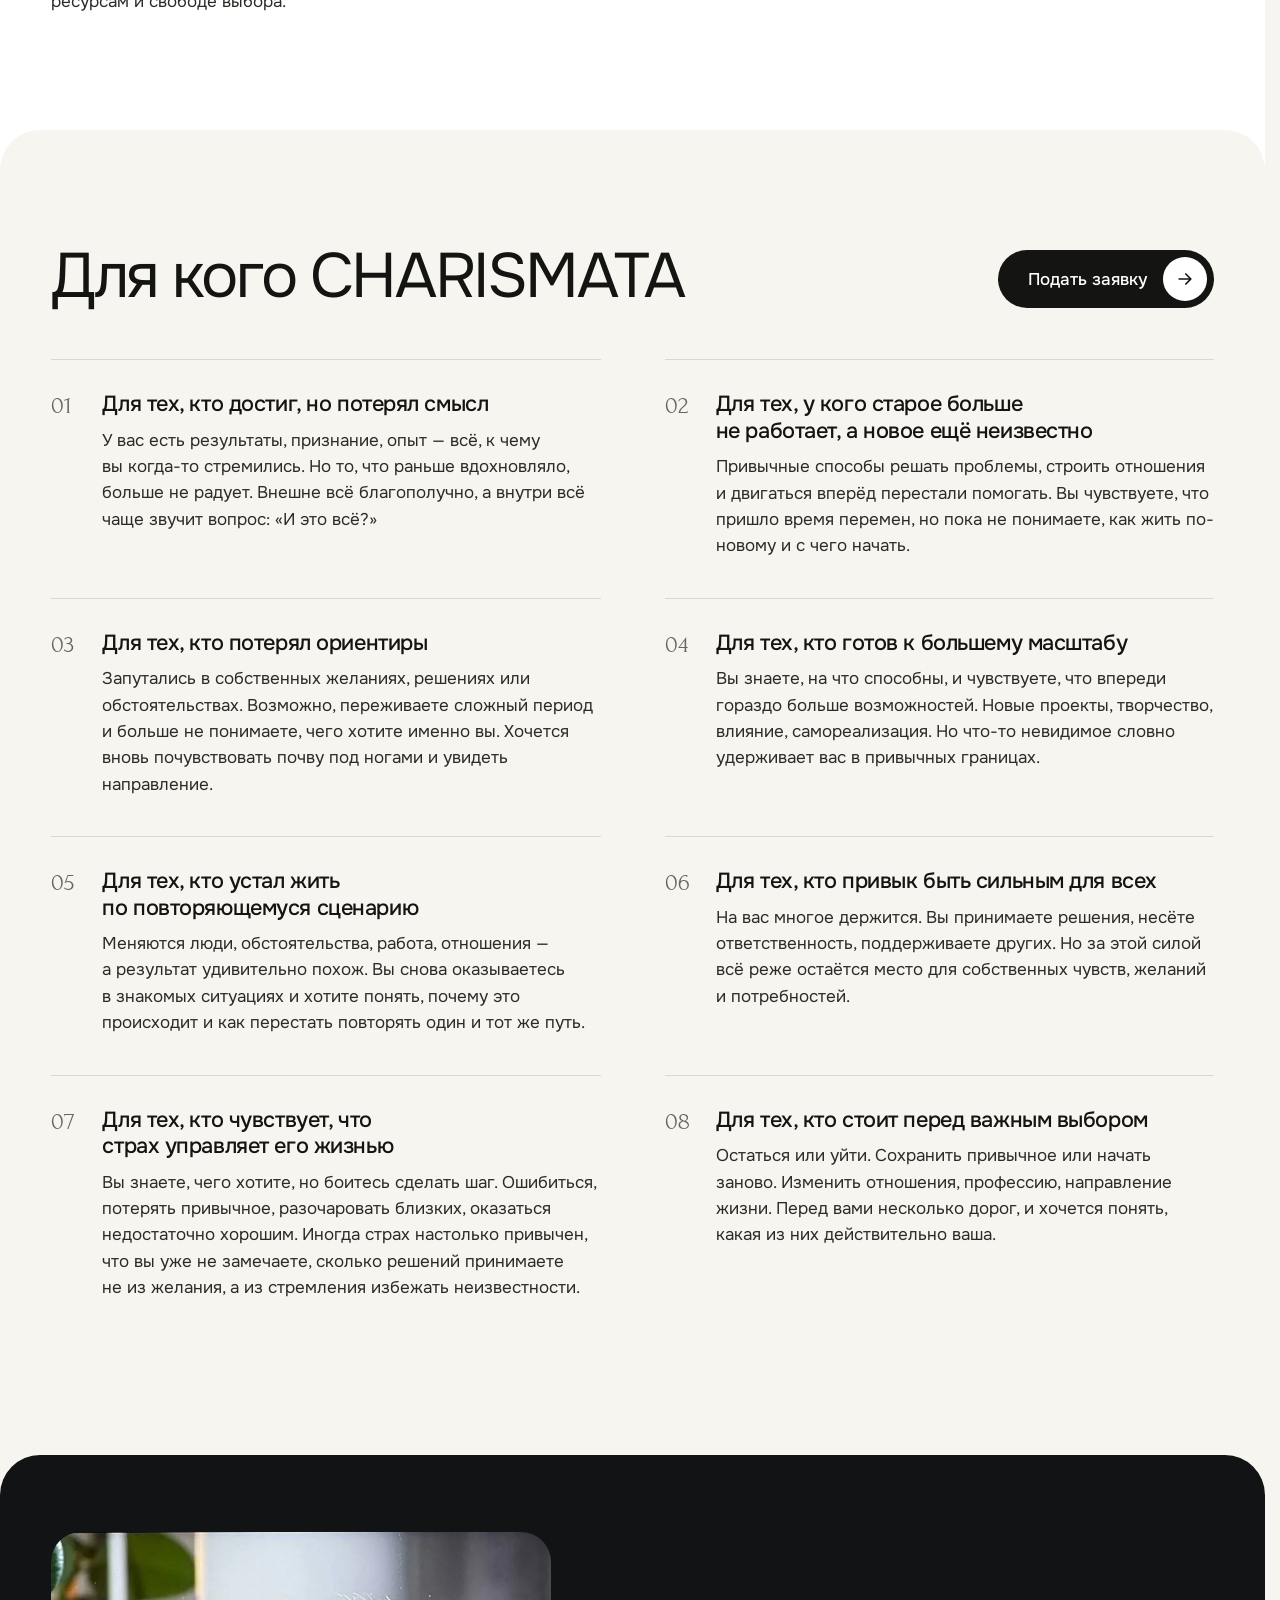
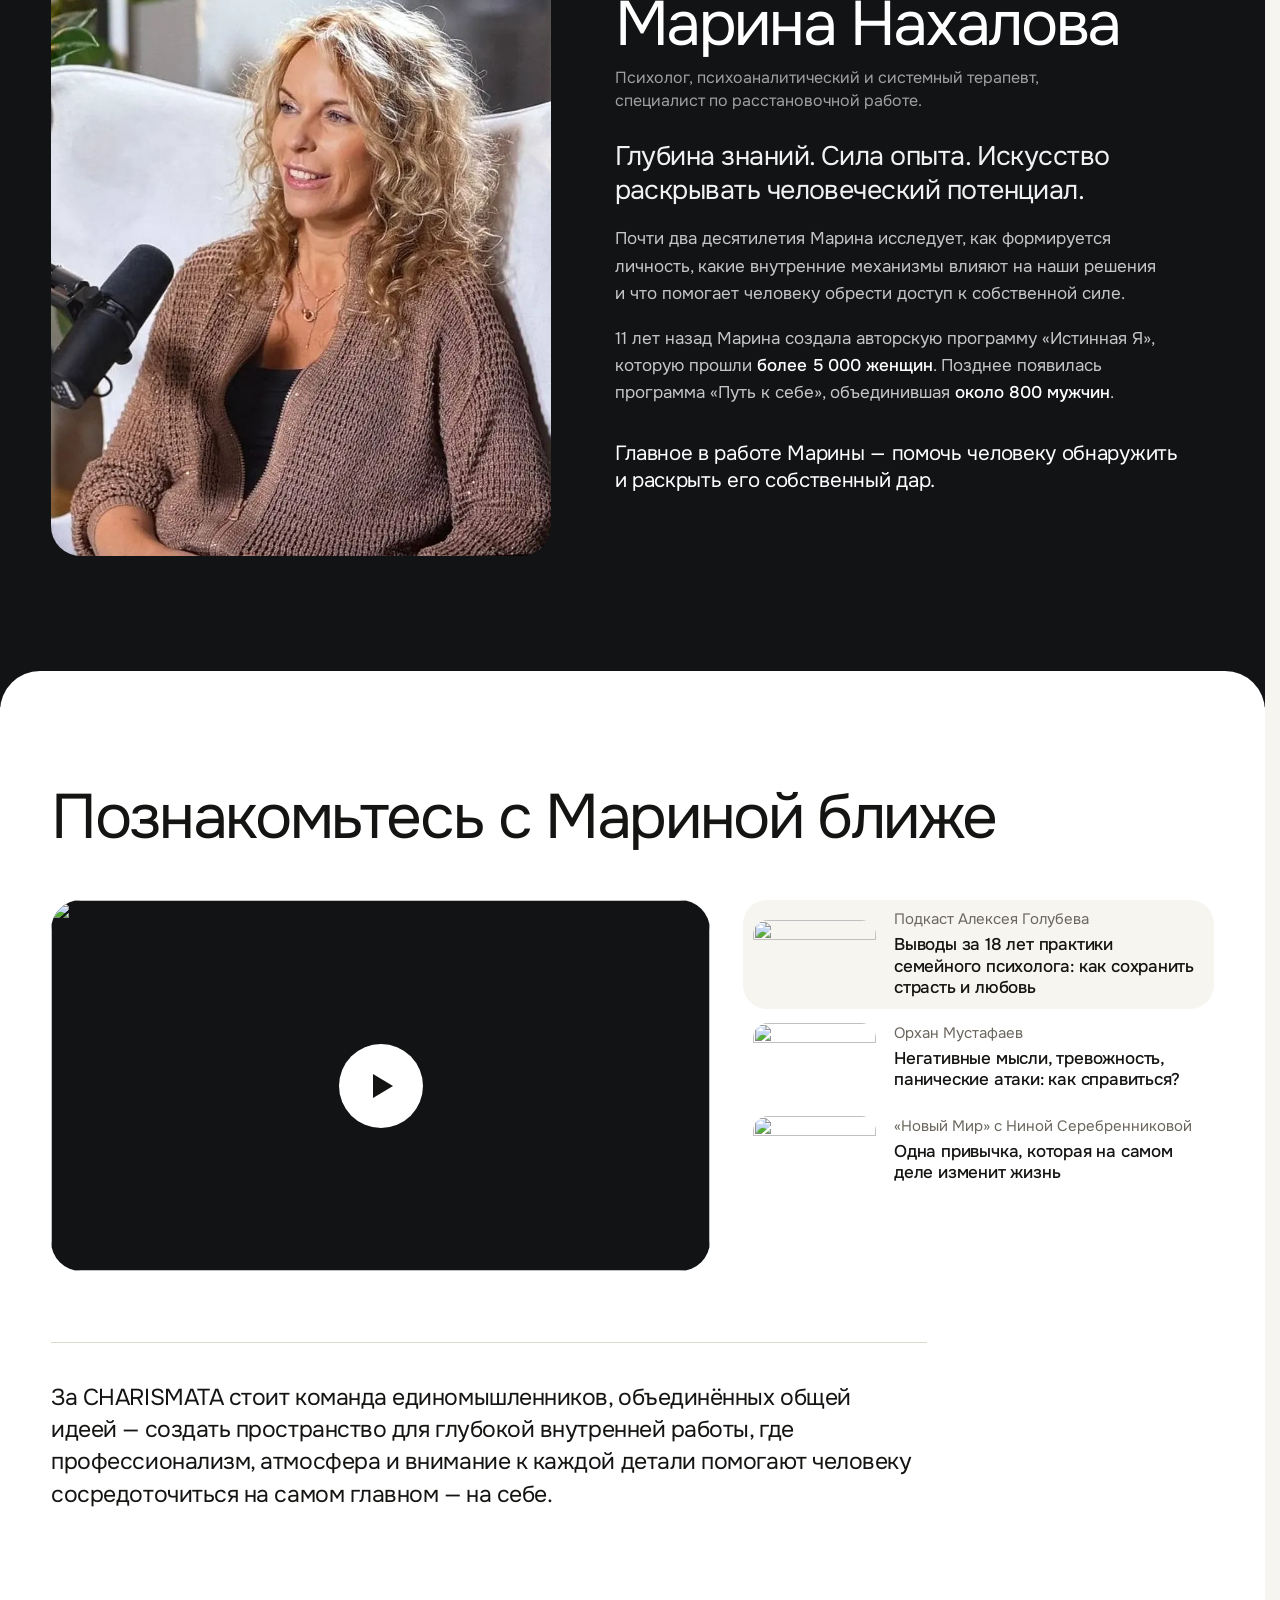
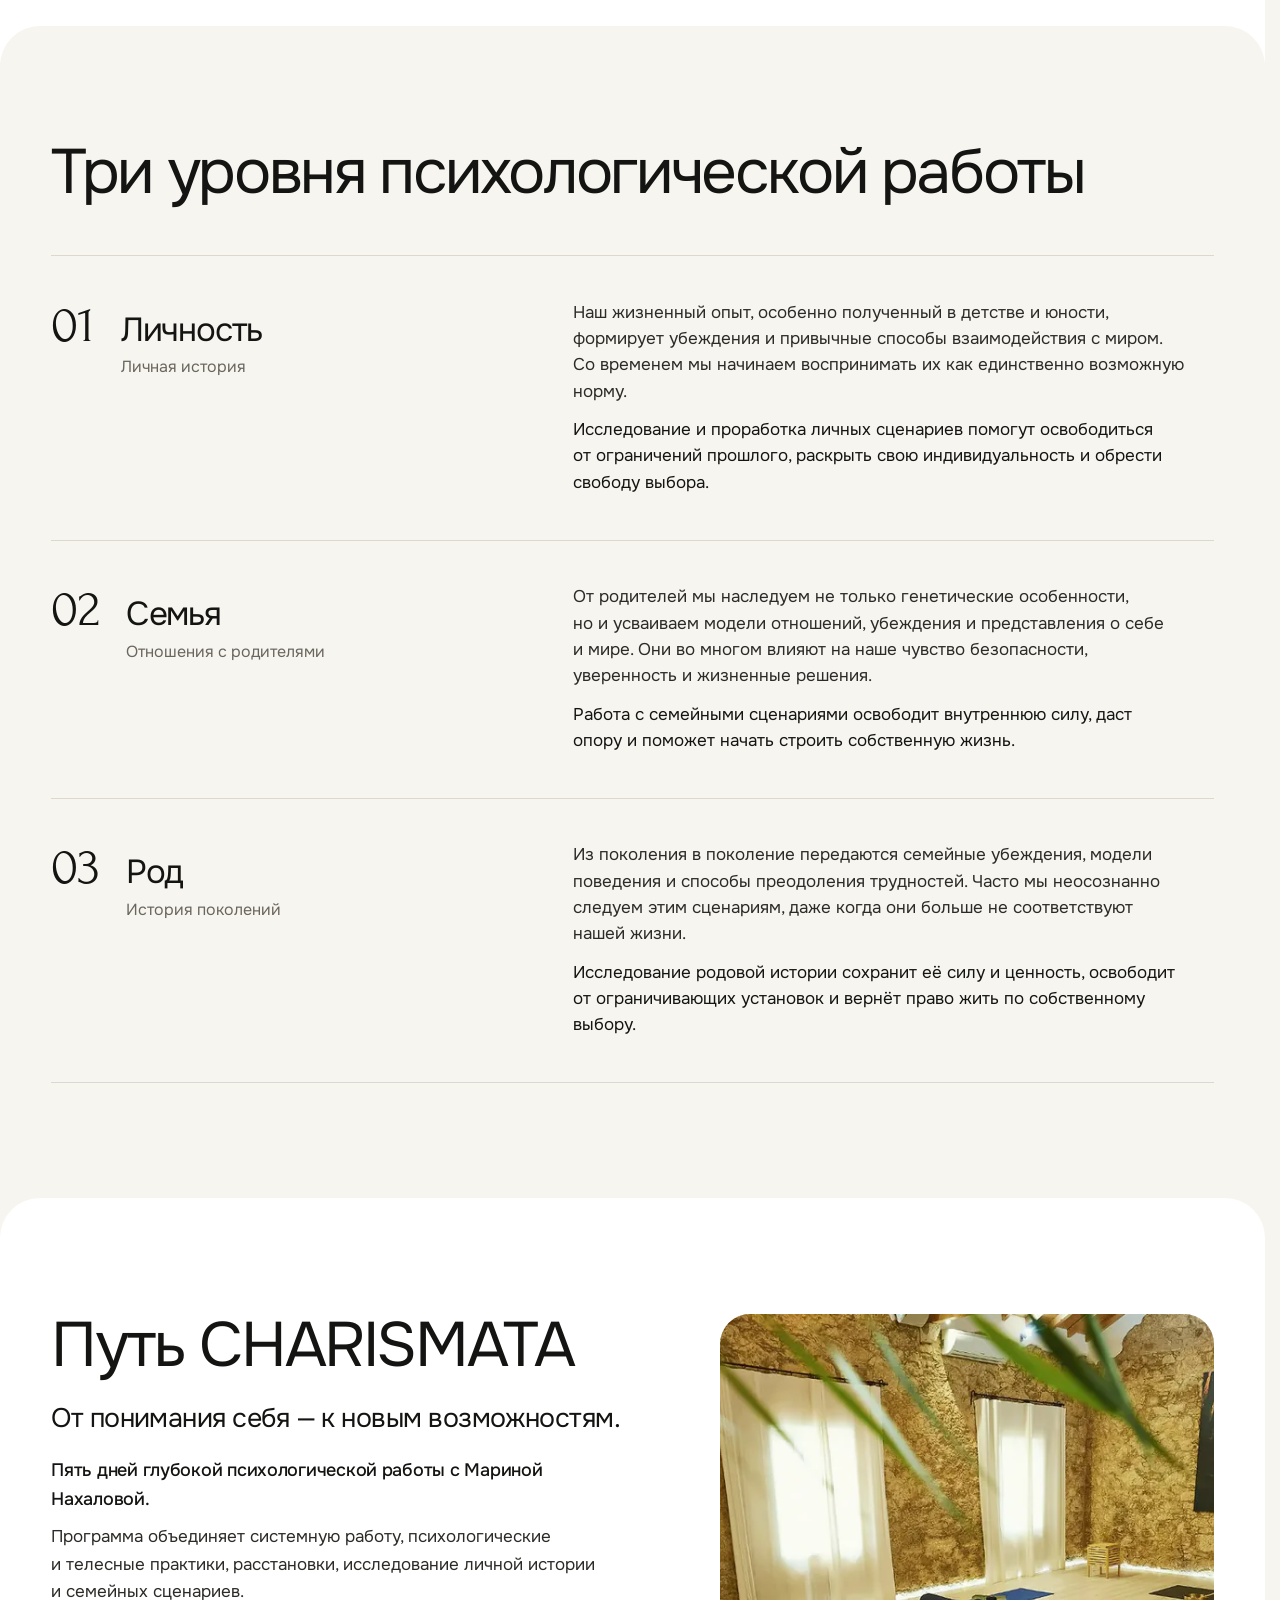
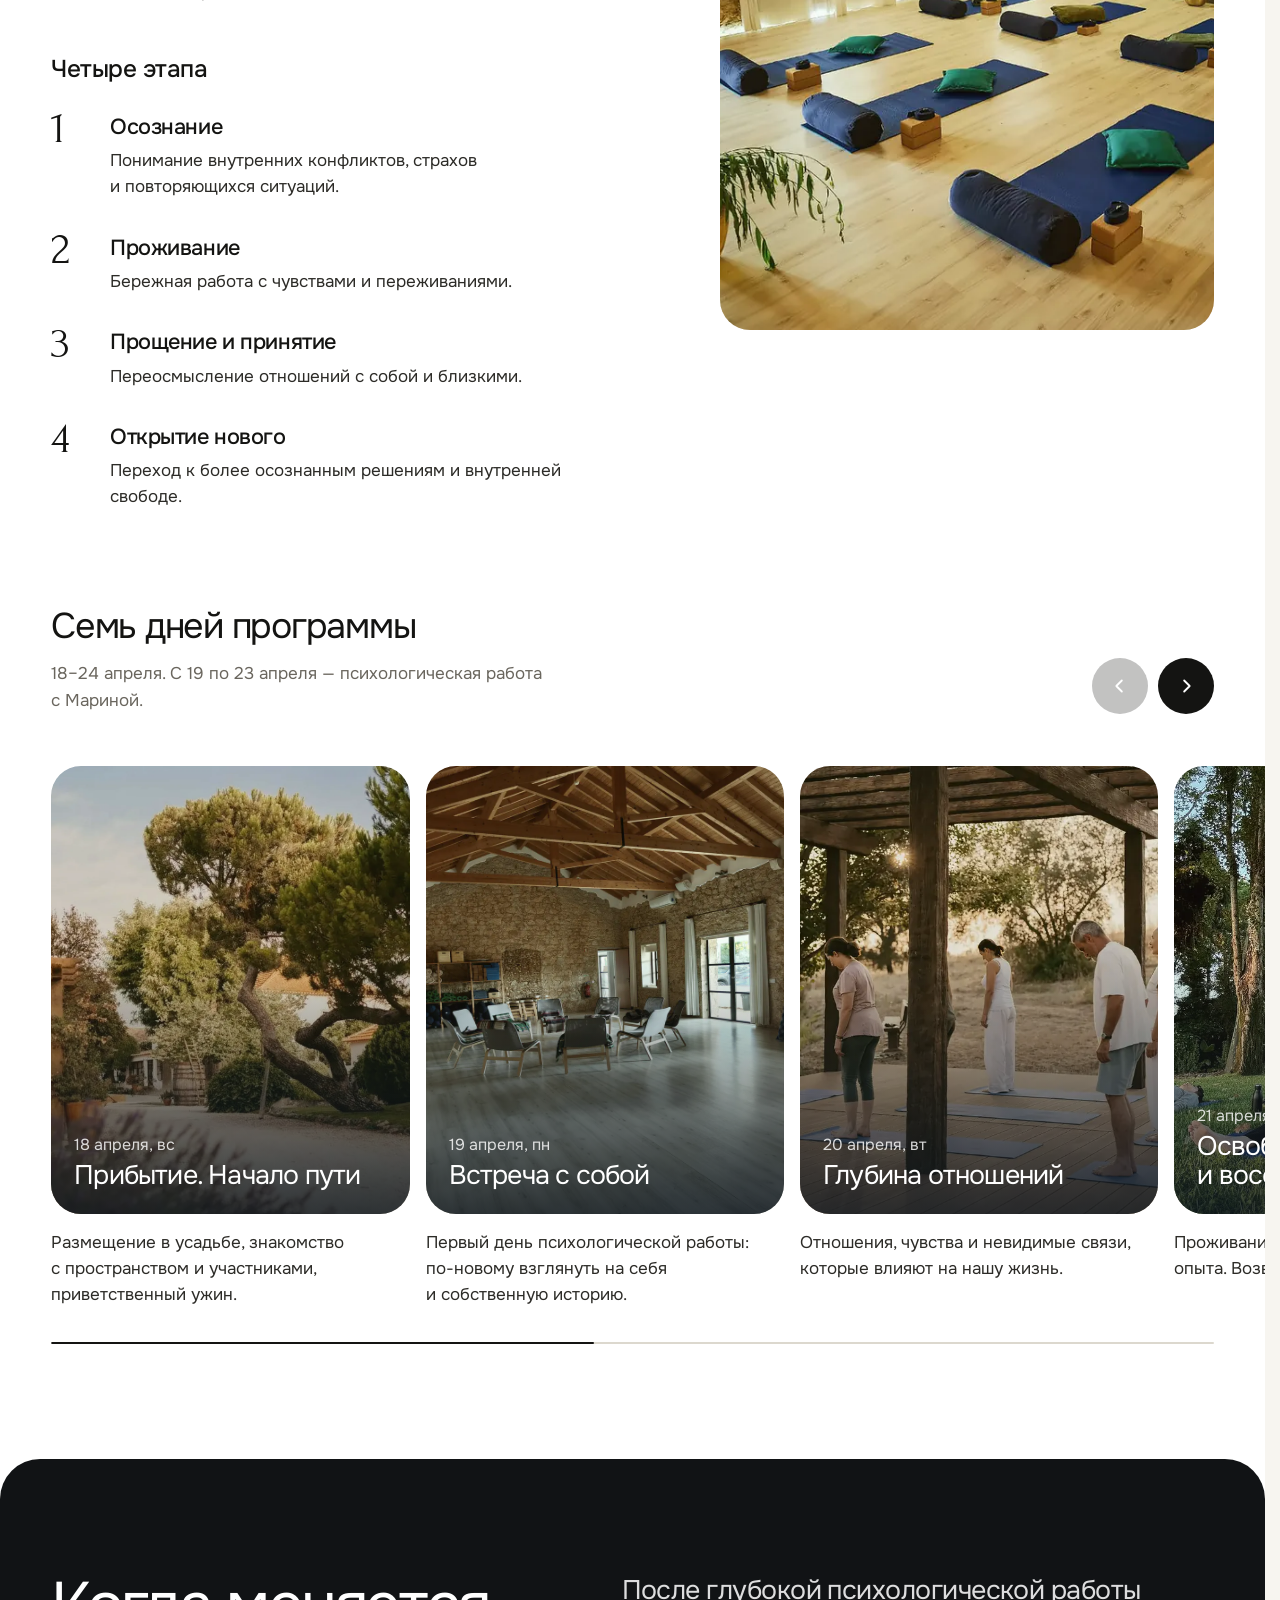
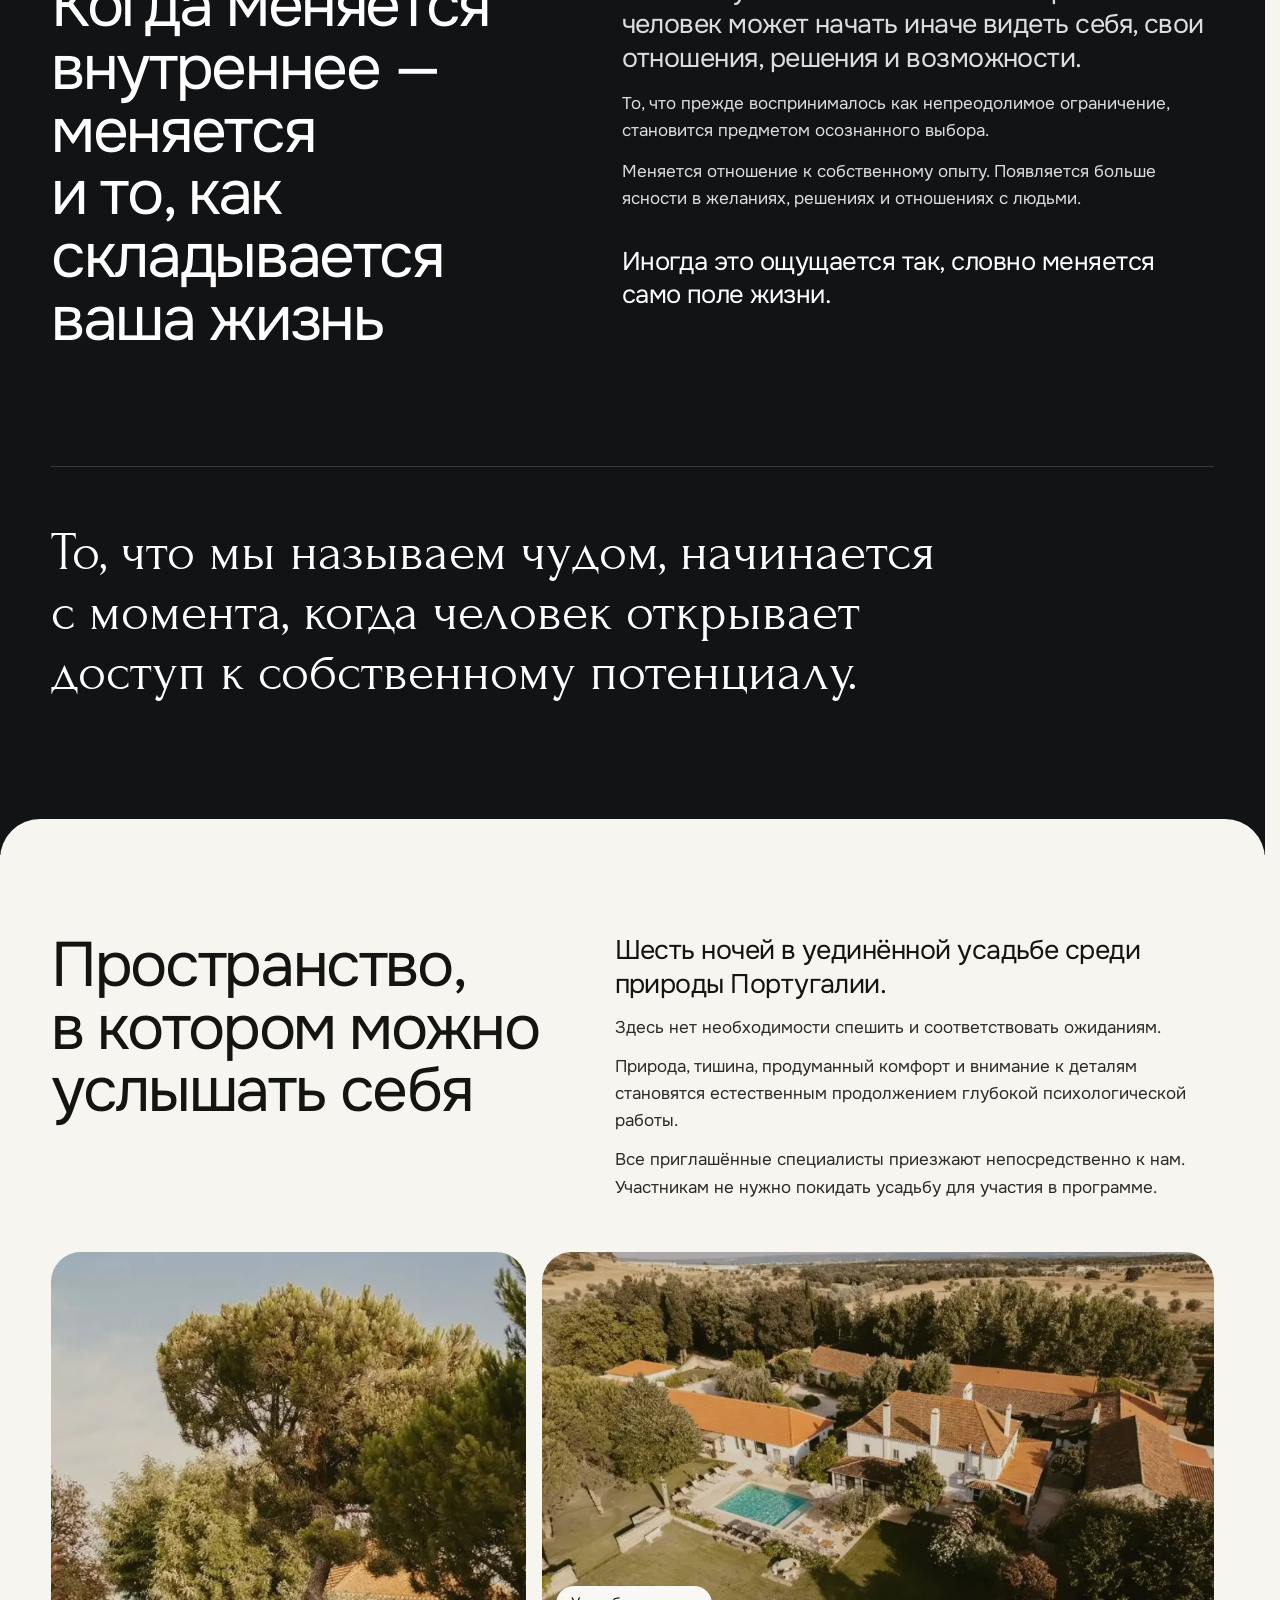
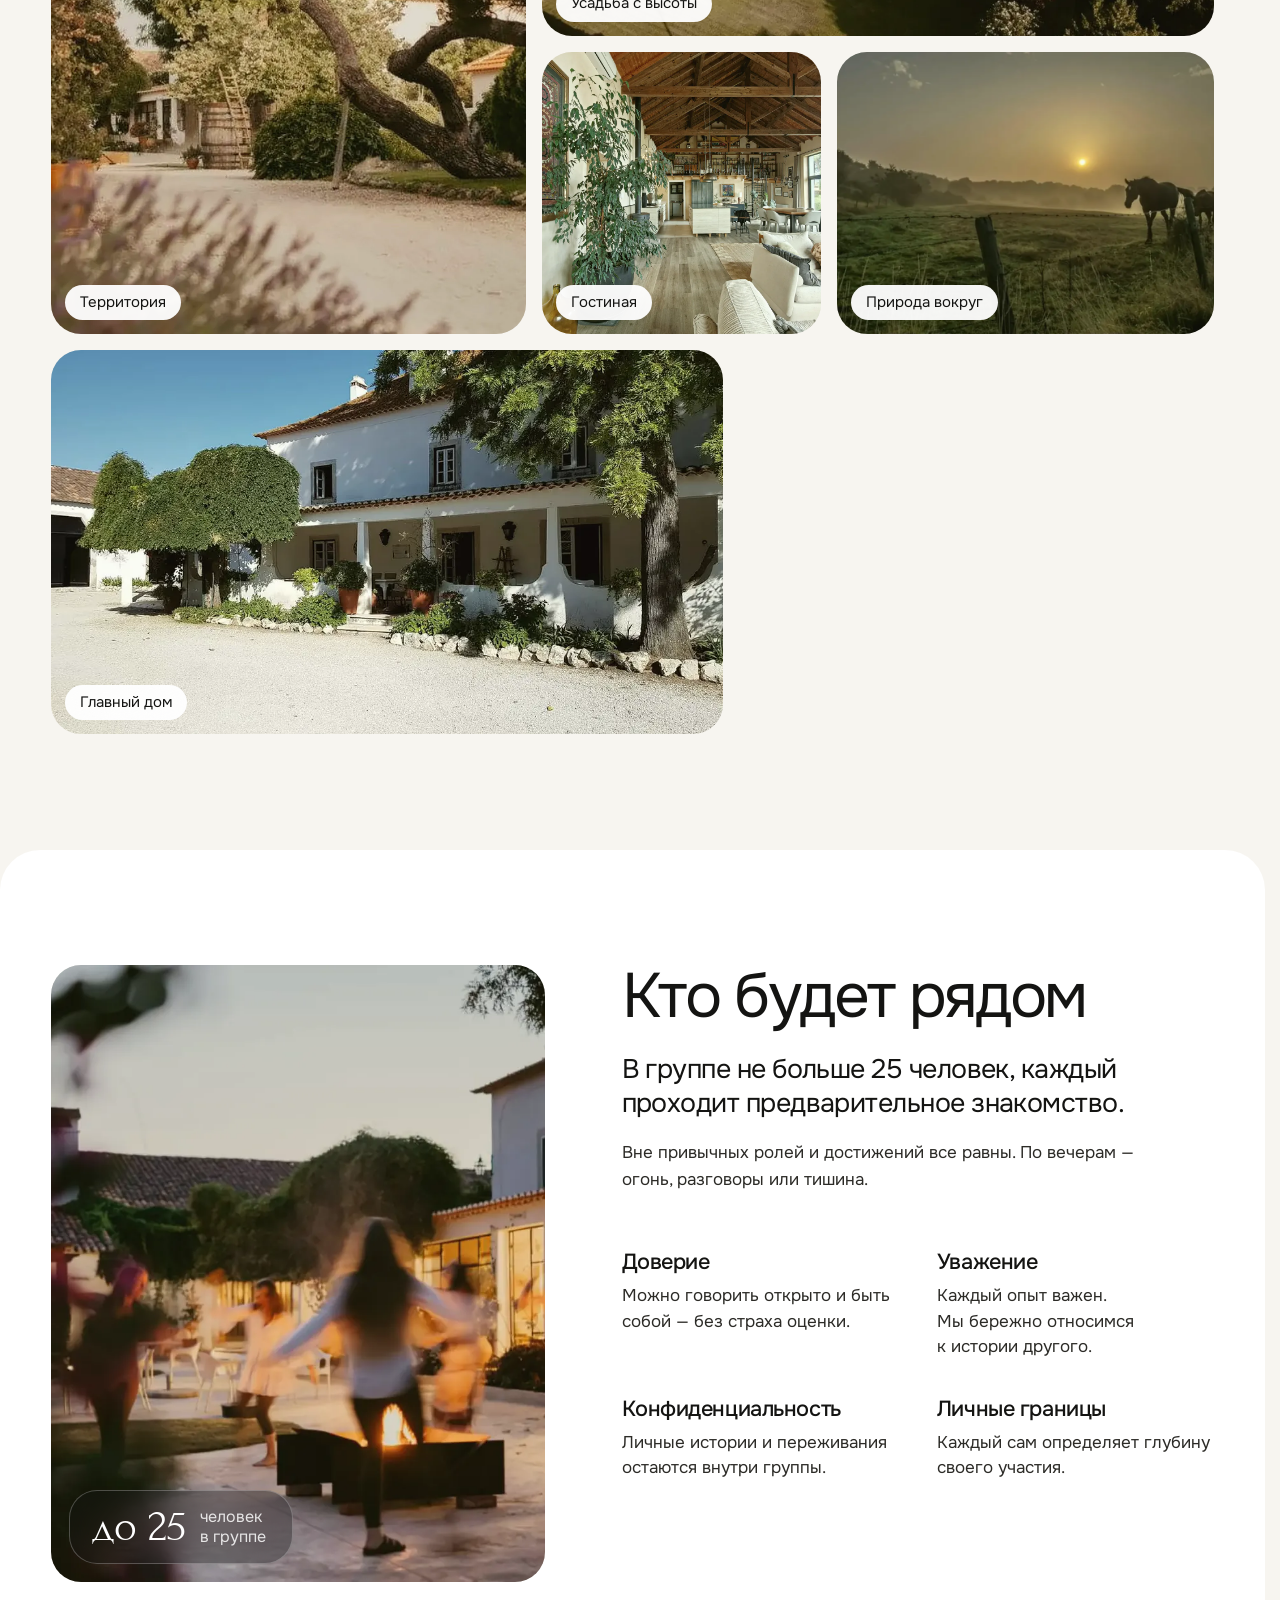
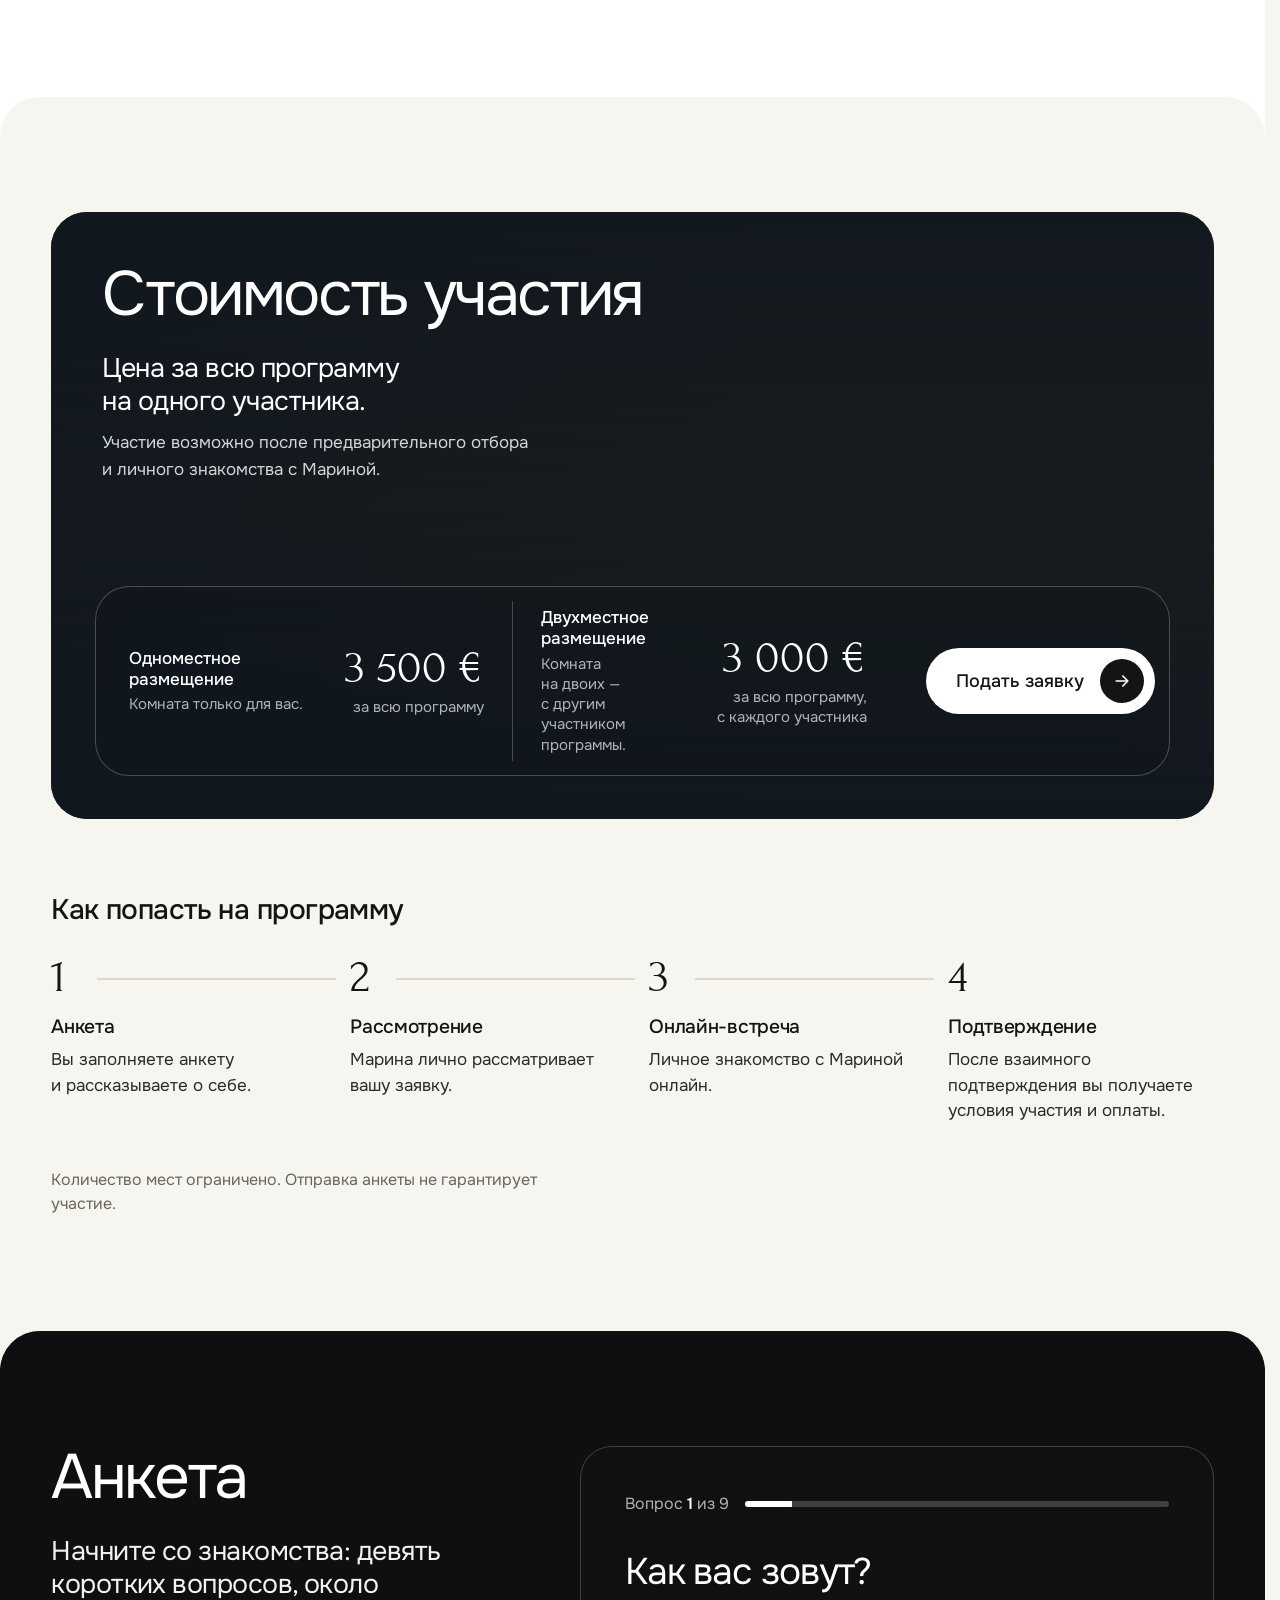
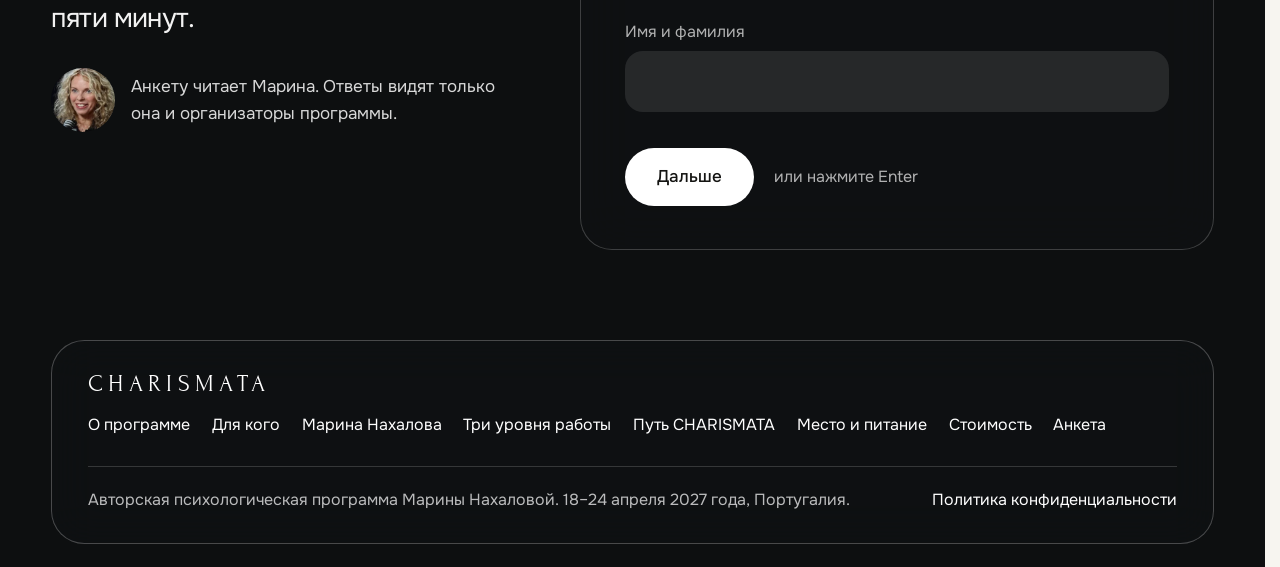
==== commit 665ab350: "Remove leading 'Вы' in the 'потерял ориентиры' card Co-Authored-By: Claude Haiku 5.5 <noreply@anthro" ====
--- a/index.html
+++ b/index.html
@@ -168,7 +168,7 @@
     <ol class="states">
       <li><h3>Для тех, кто достиг, но потерял смысл</h3><p>У вас есть результаты, признание, опыт — всё, к чему вы когда-то стремились. Но то, что раньше вдохновляло, больше не радует. Внешне всё благополучно, а внутри всё чаще звучит вопрос: «И это всё?»</p></li>
       <li><h3>Для тех, у кого старое больше не работает, а новое ещё неизвестно</h3><p>Привычные способы решать проблемы, строить отношения и двигаться вперёд перестали помогать. Вы чувствуете, что пришло время перемен, но пока не понимаете, как жить по-новому и с чего начать.</p></li>
-      <li><h3>Для тех, кто потерял ориентиры</h3><p>Вы запутались в собственных желаниях, решениях или обстоятельствах. Возможно, переживаете сложный период и больше не понимаете, чего хотите именно вы. Хочется вновь почувствовать почву под ногами и увидеть направление.</p></li>
+      <li><h3>Для тех, кто потерял ориентиры</h3><p>Запутались в собственных желаниях, решениях или обстоятельствах. Возможно, переживаете сложный период и больше не понимаете, чего хотите именно вы. Хочется вновь почувствовать почву под ногами и увидеть направление.</p></li>
       <li><h3>Для тех, кто готов к большему масштабу</h3><p>Вы знаете, на что способны, и чувствуете, что впереди гораздо больше возможностей. Новые проекты, творчество, влияние, самореализация. Но что-то невидимое словно удерживает вас в привычных границах.</p></li>
       <li><h3>Для тех, кто устал жить по повторяющемуся сценарию</h3><p>Меняются люди, обстоятельства, работа, отношения — а результат удивительно похож. Вы снова оказываетесь в знакомых ситуациях и хотите понять, почему это происходит и как перестать повторять один и тот же путь.</p></li>
       <li><h3>Для тех, кто привык быть сильным для всех</h3><p>На вас многое держится. Вы принимаете решения, несёте ответственность, поддерживаете других. Но за этой силой всё реже остаётся место для собственных чувств, желаний и потребностей.</p></li>
